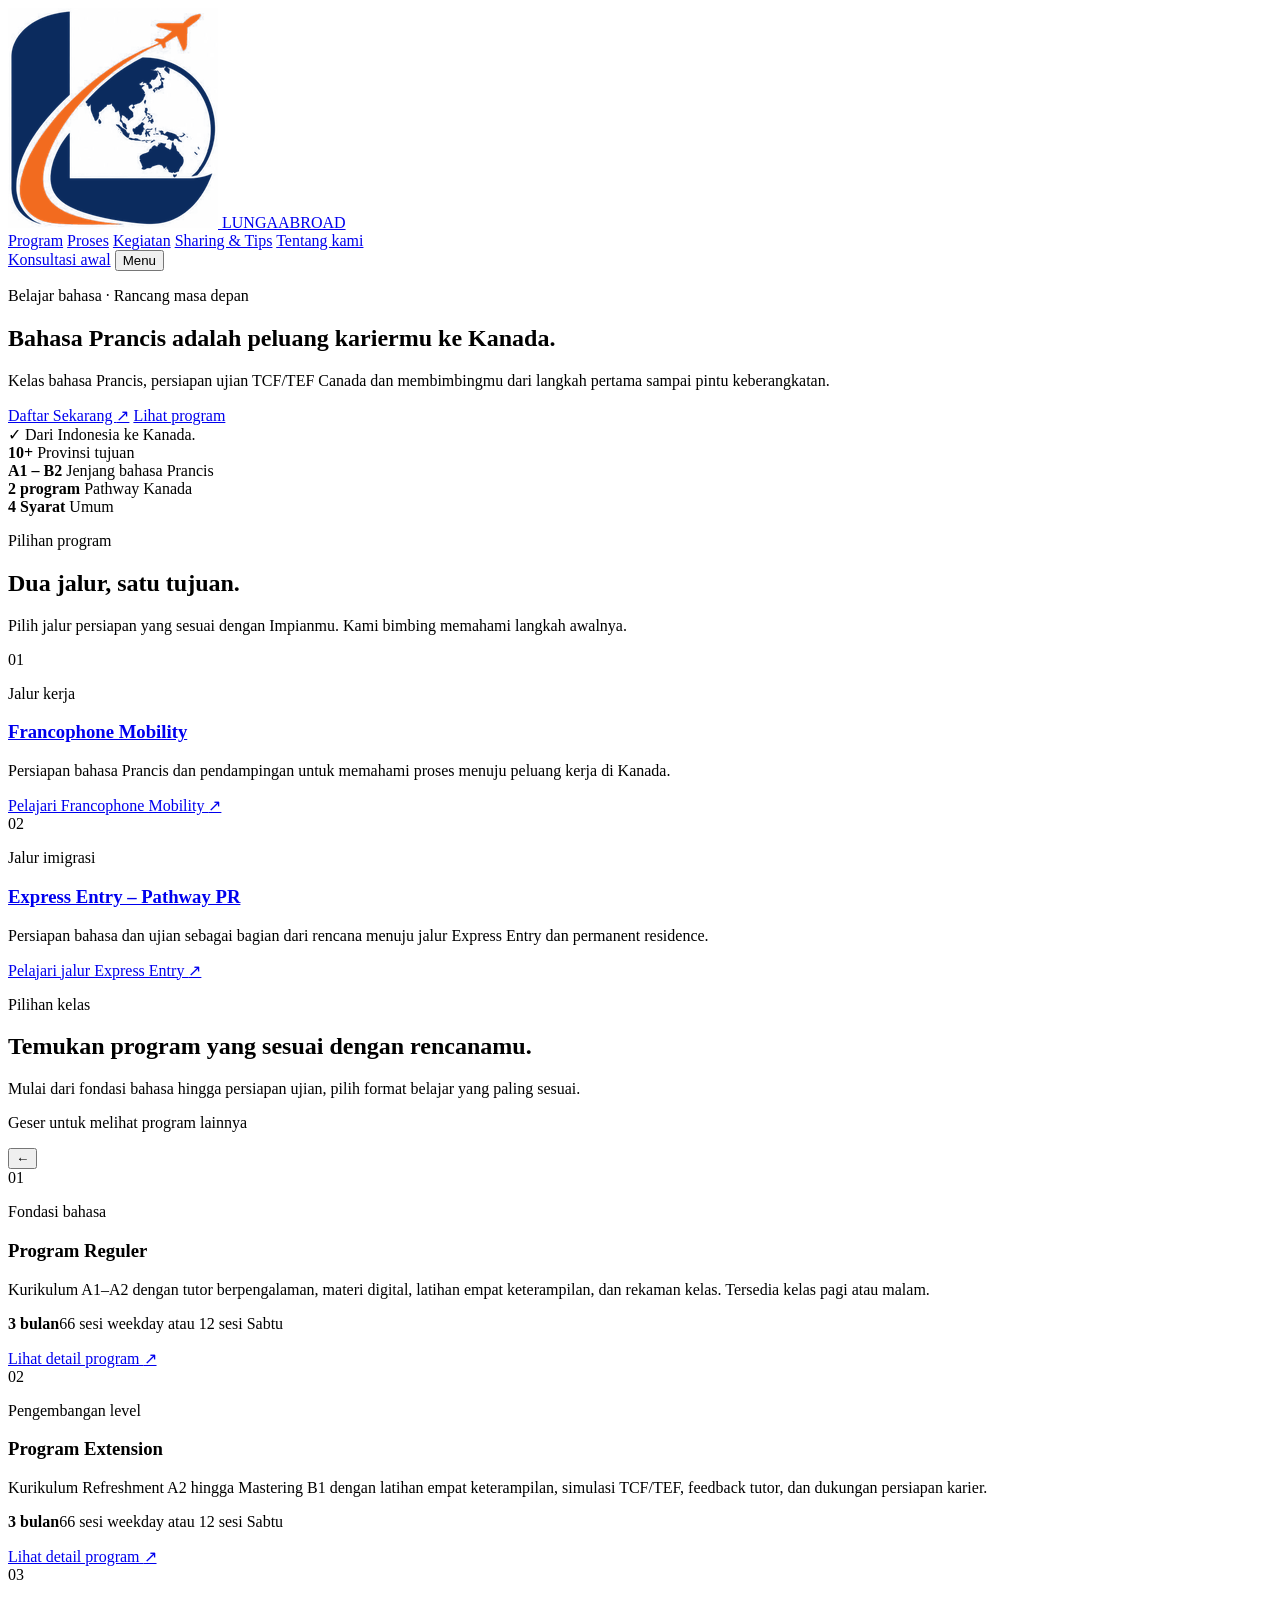
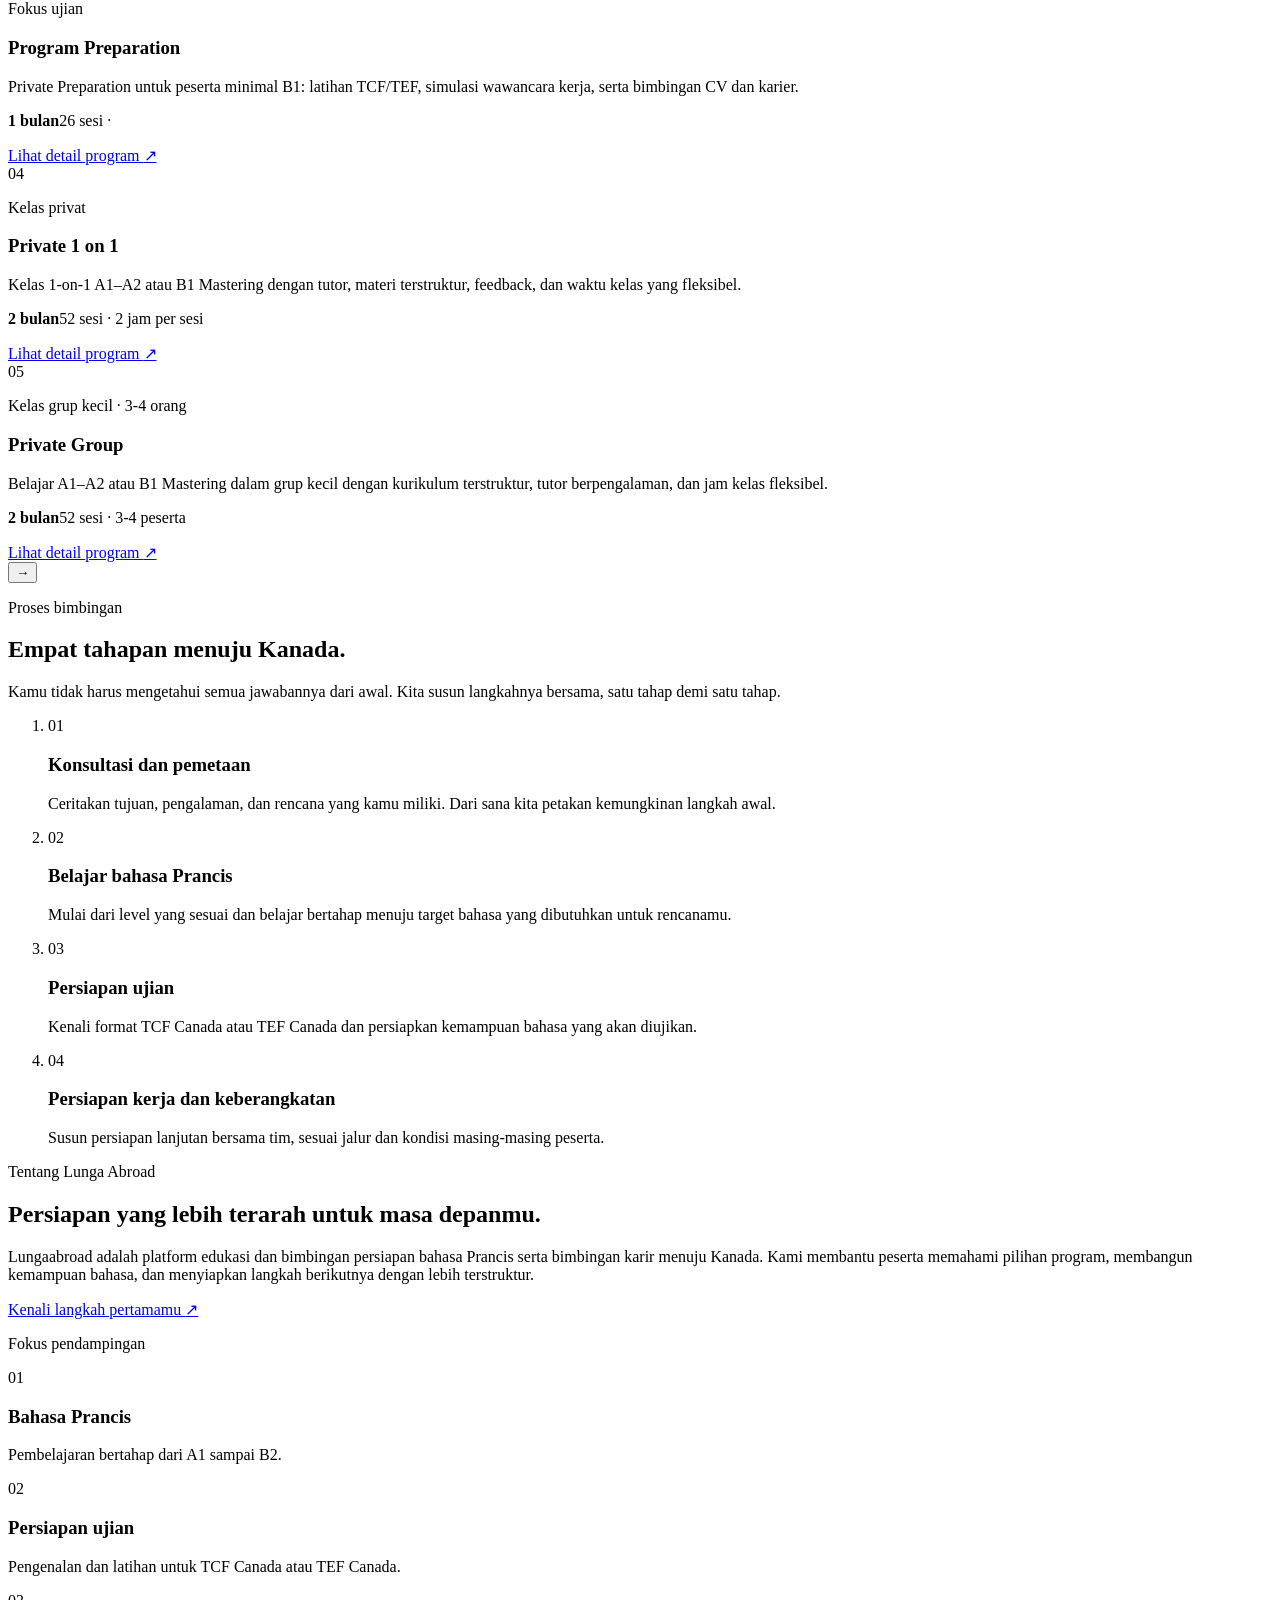
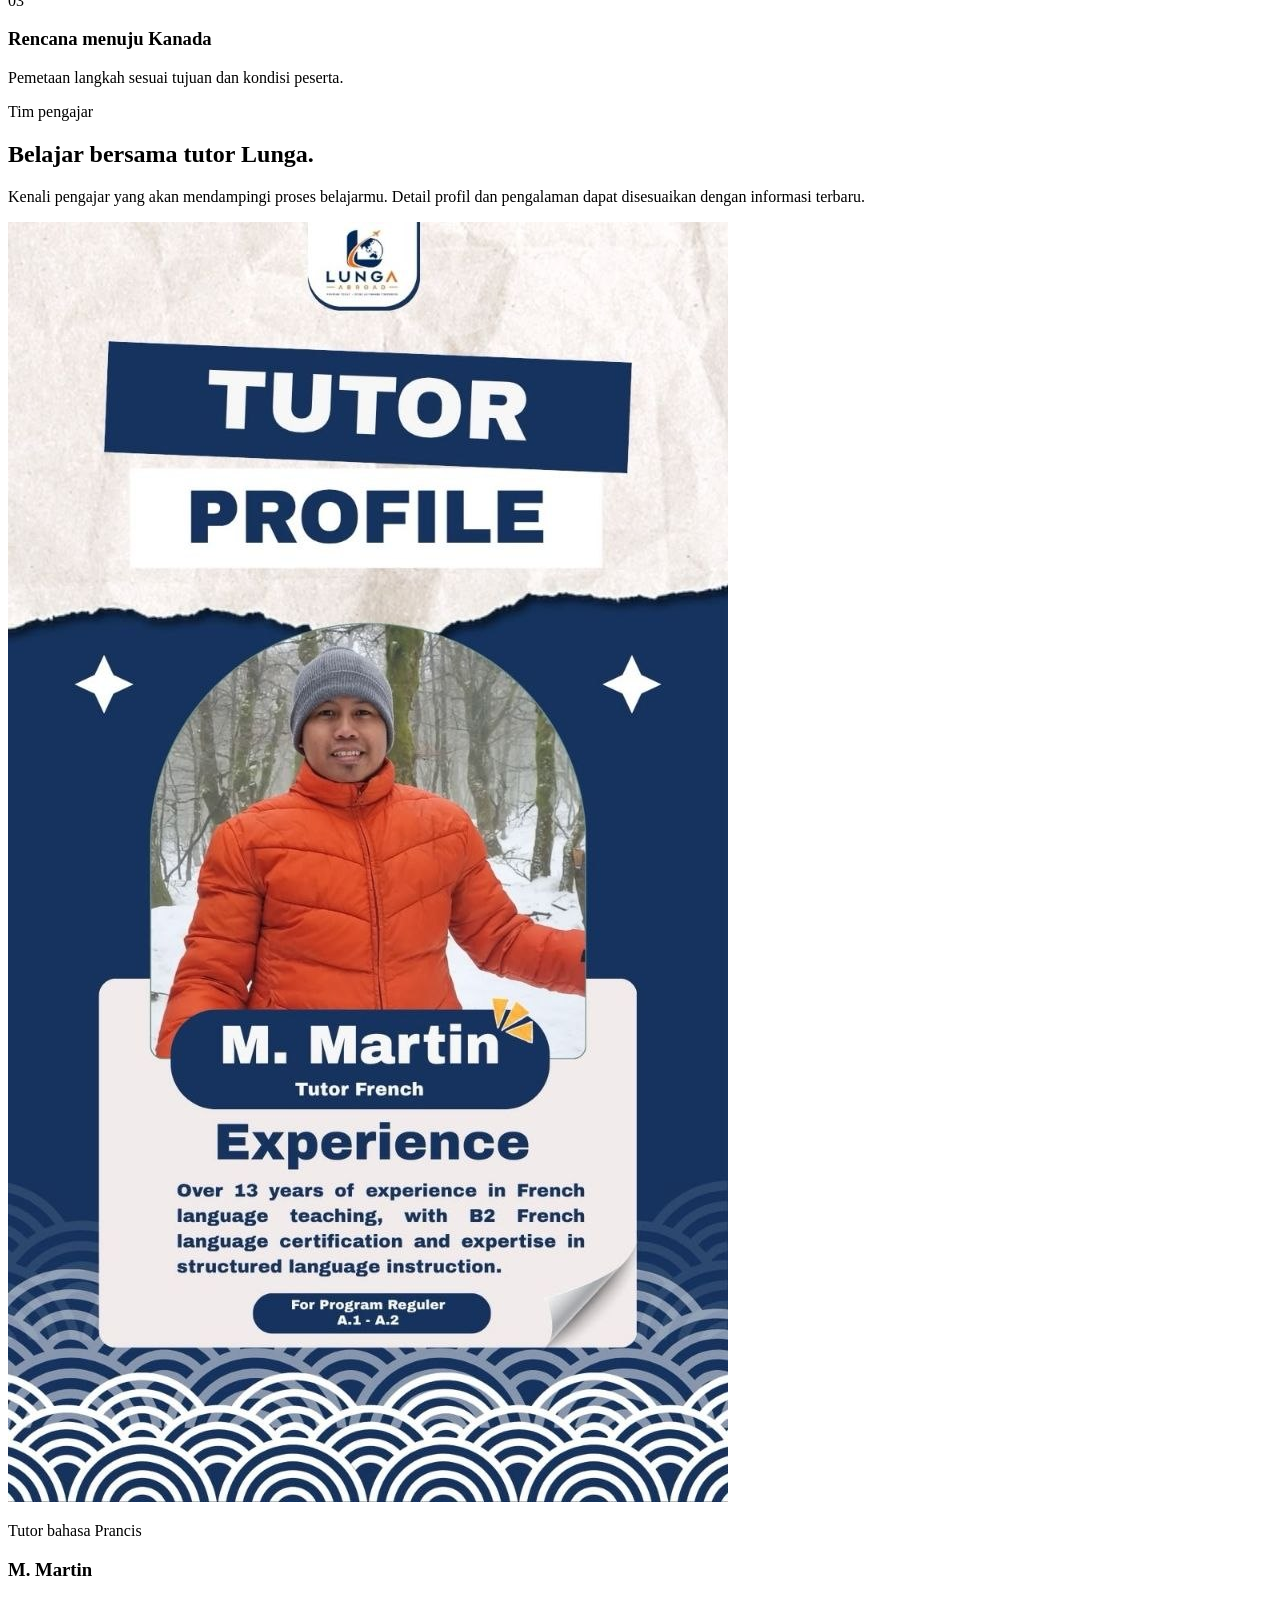
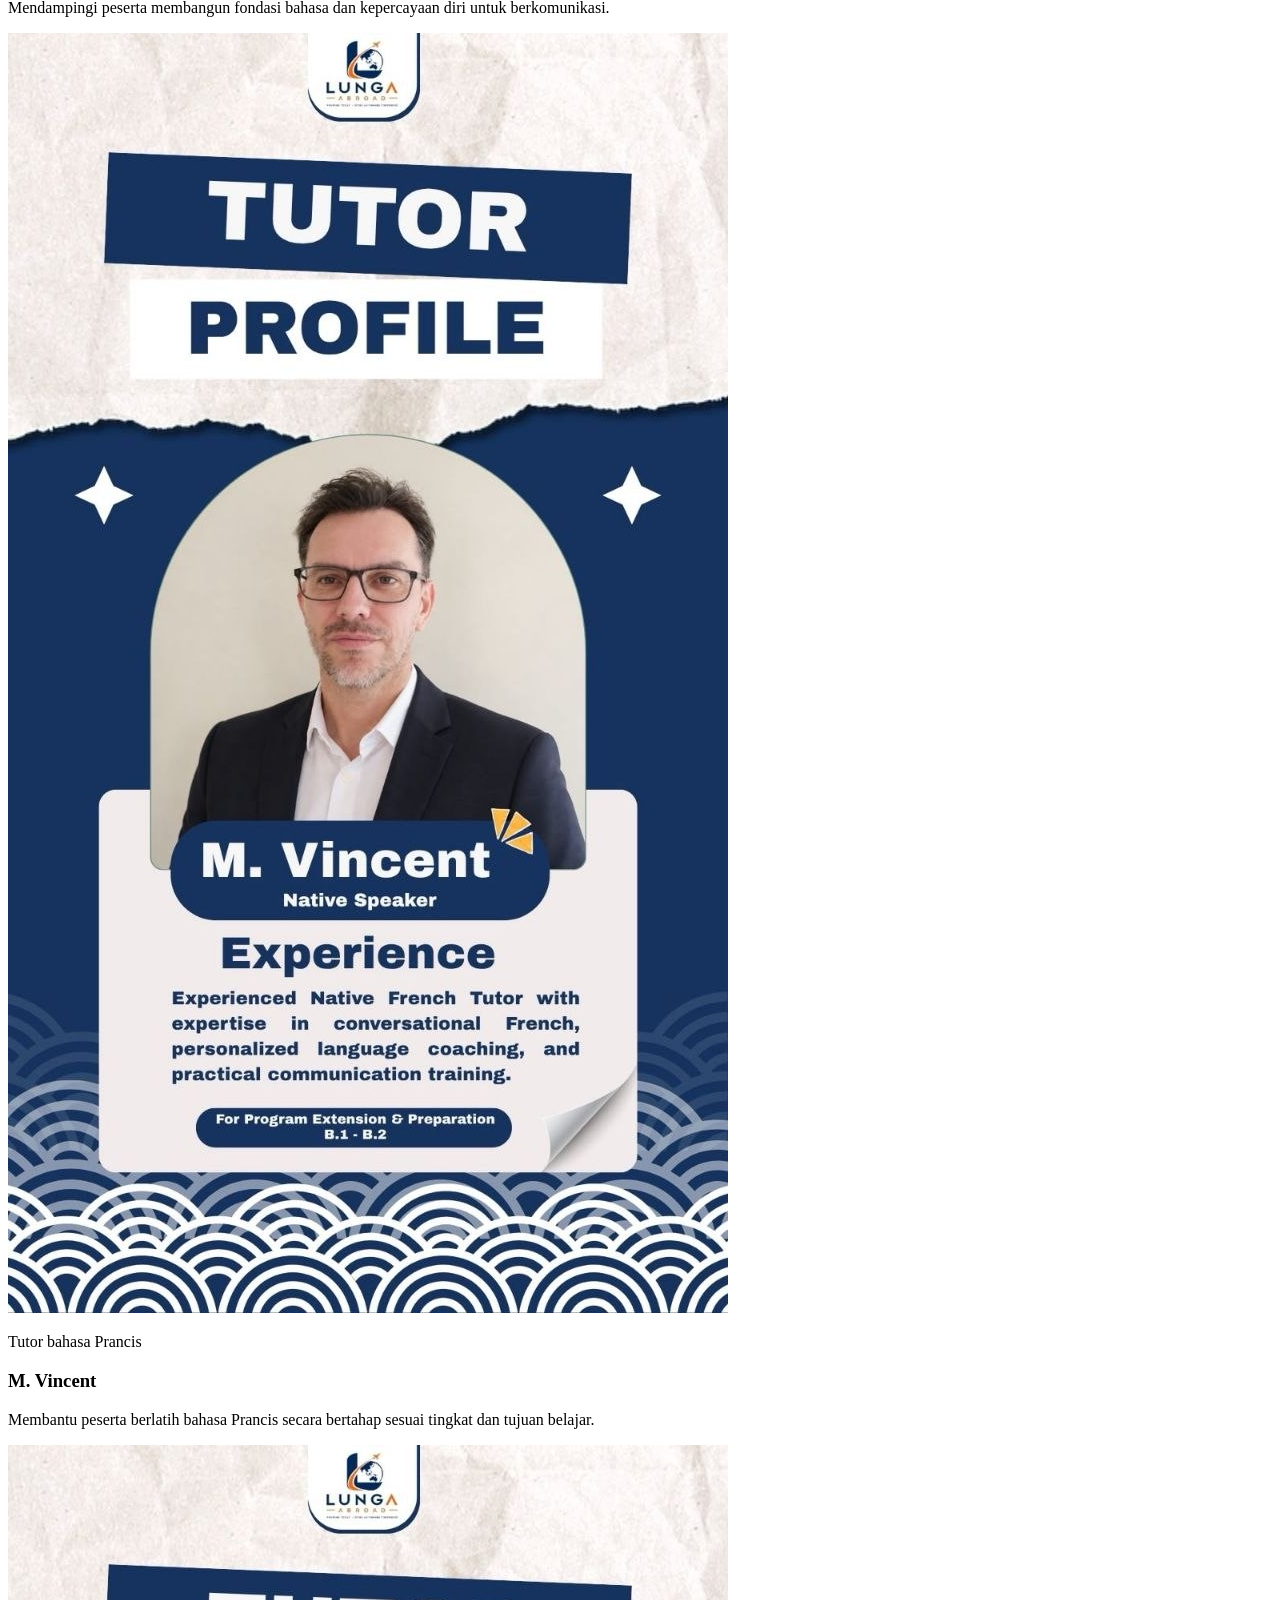
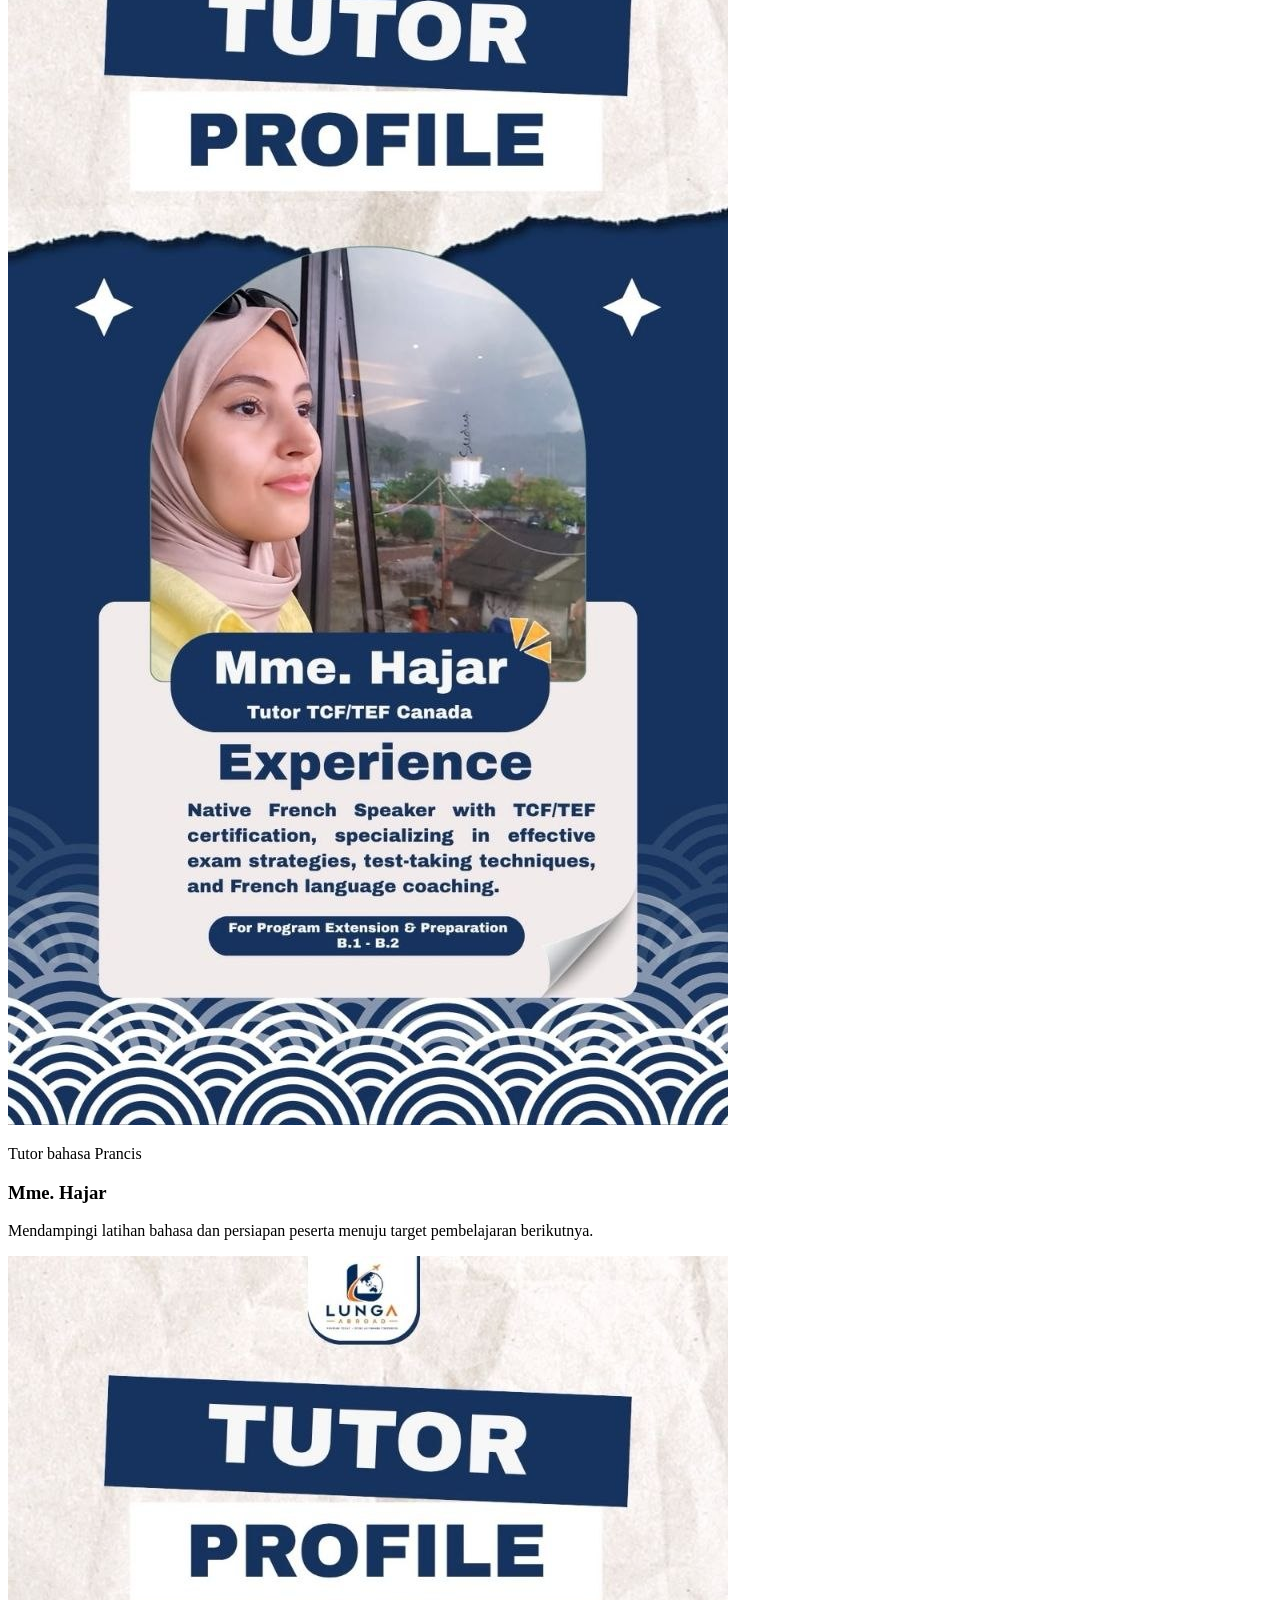
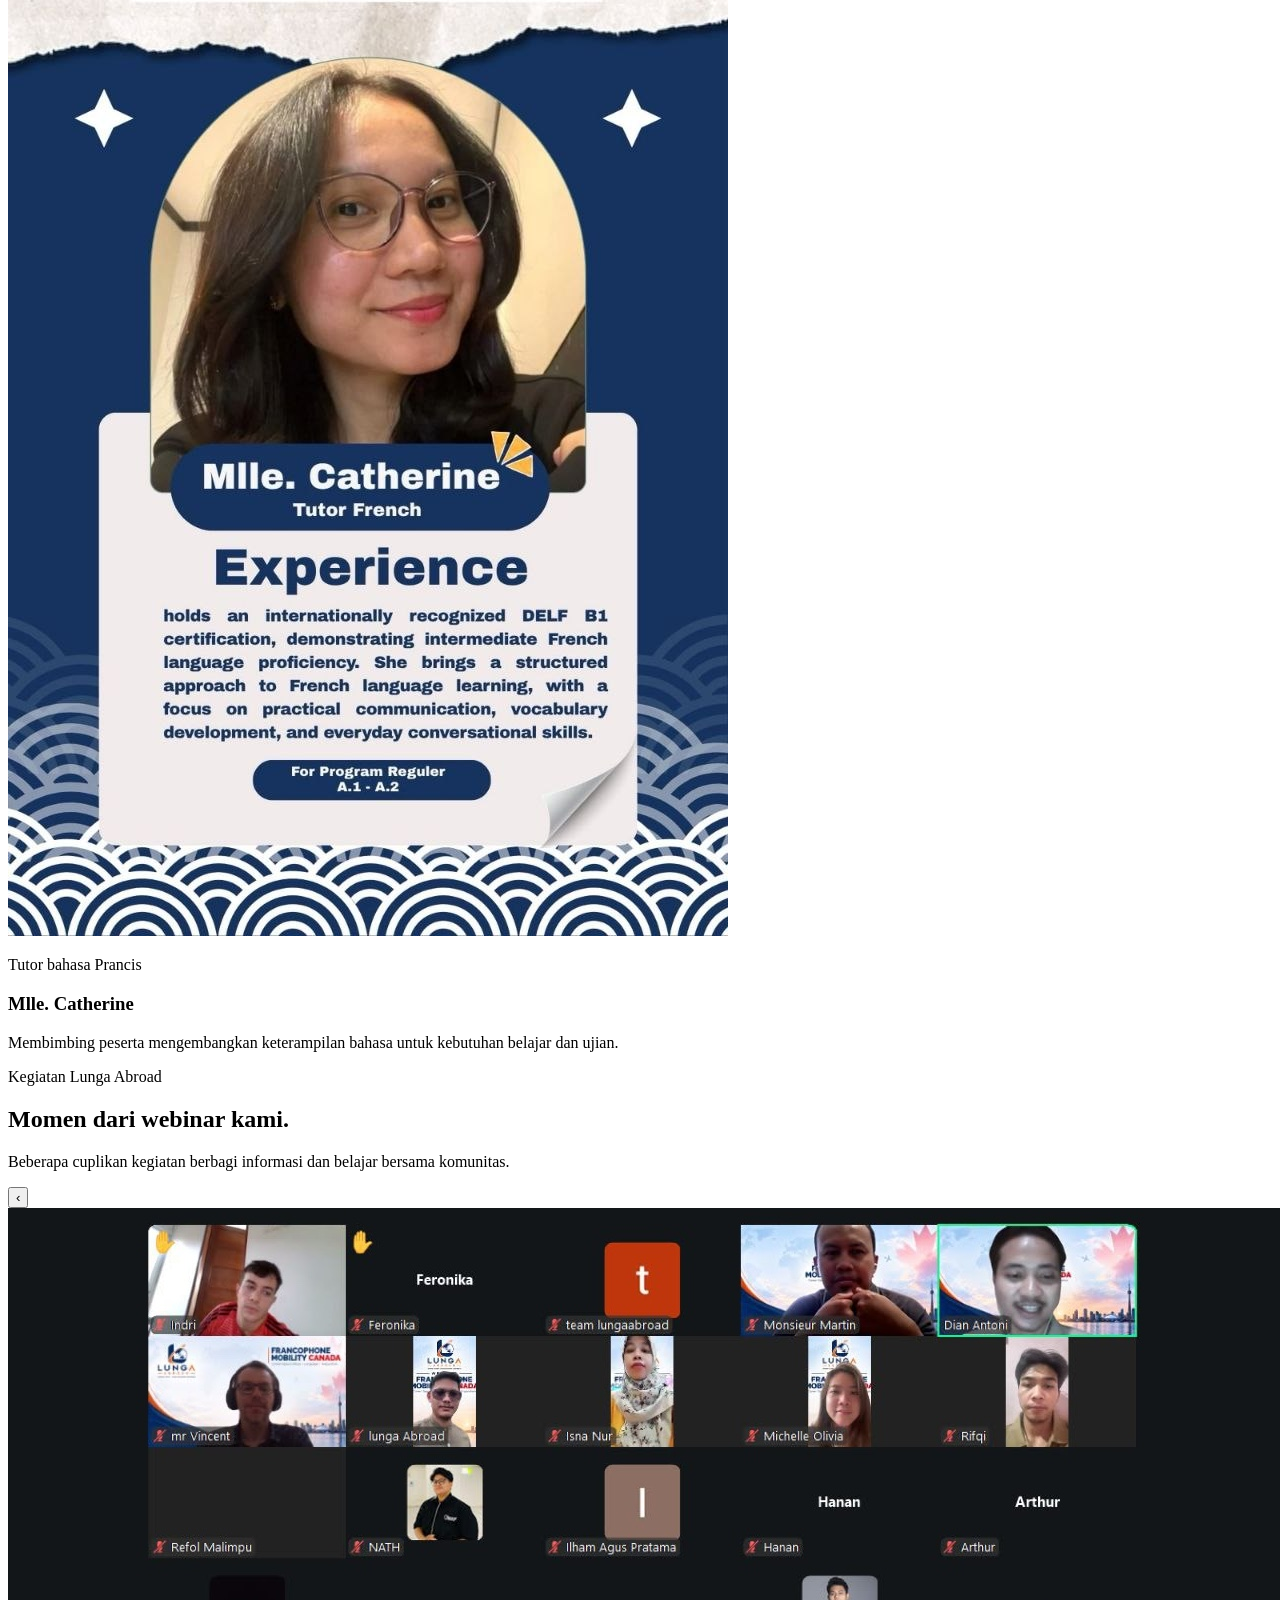
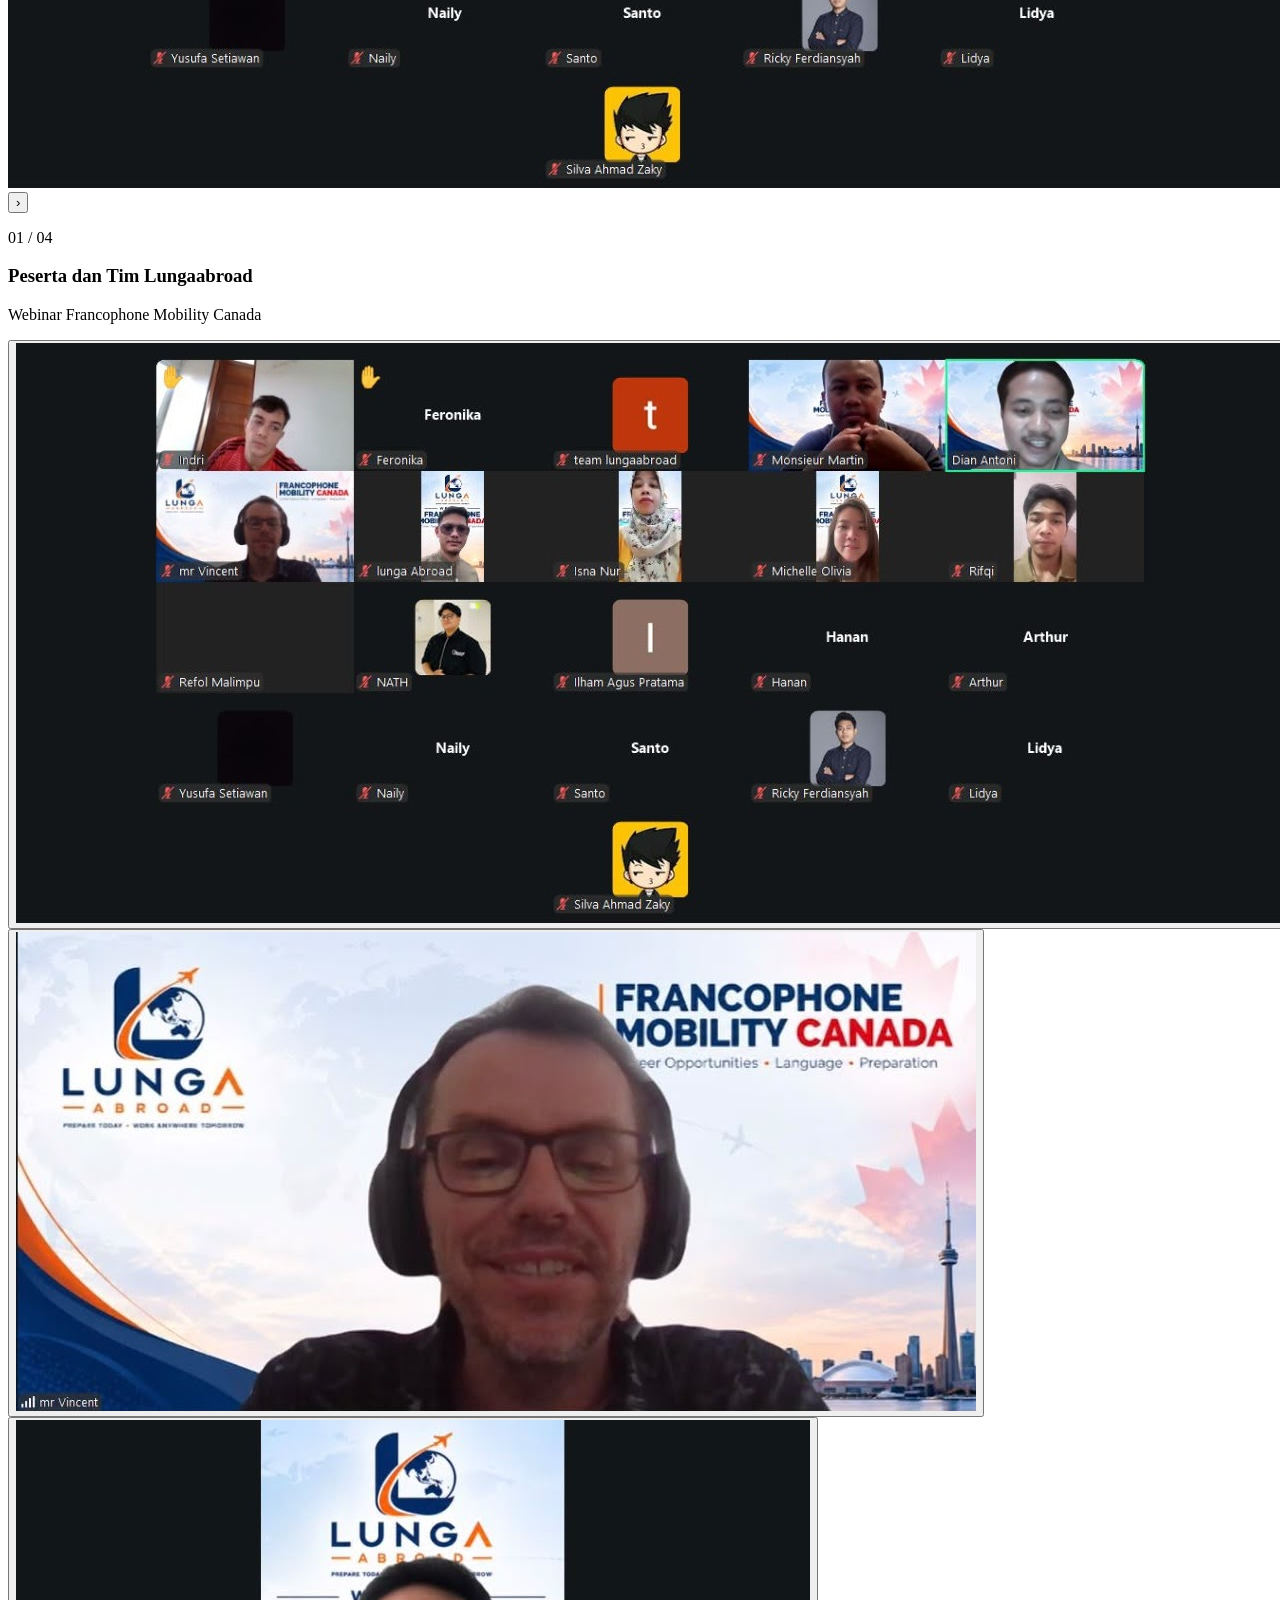
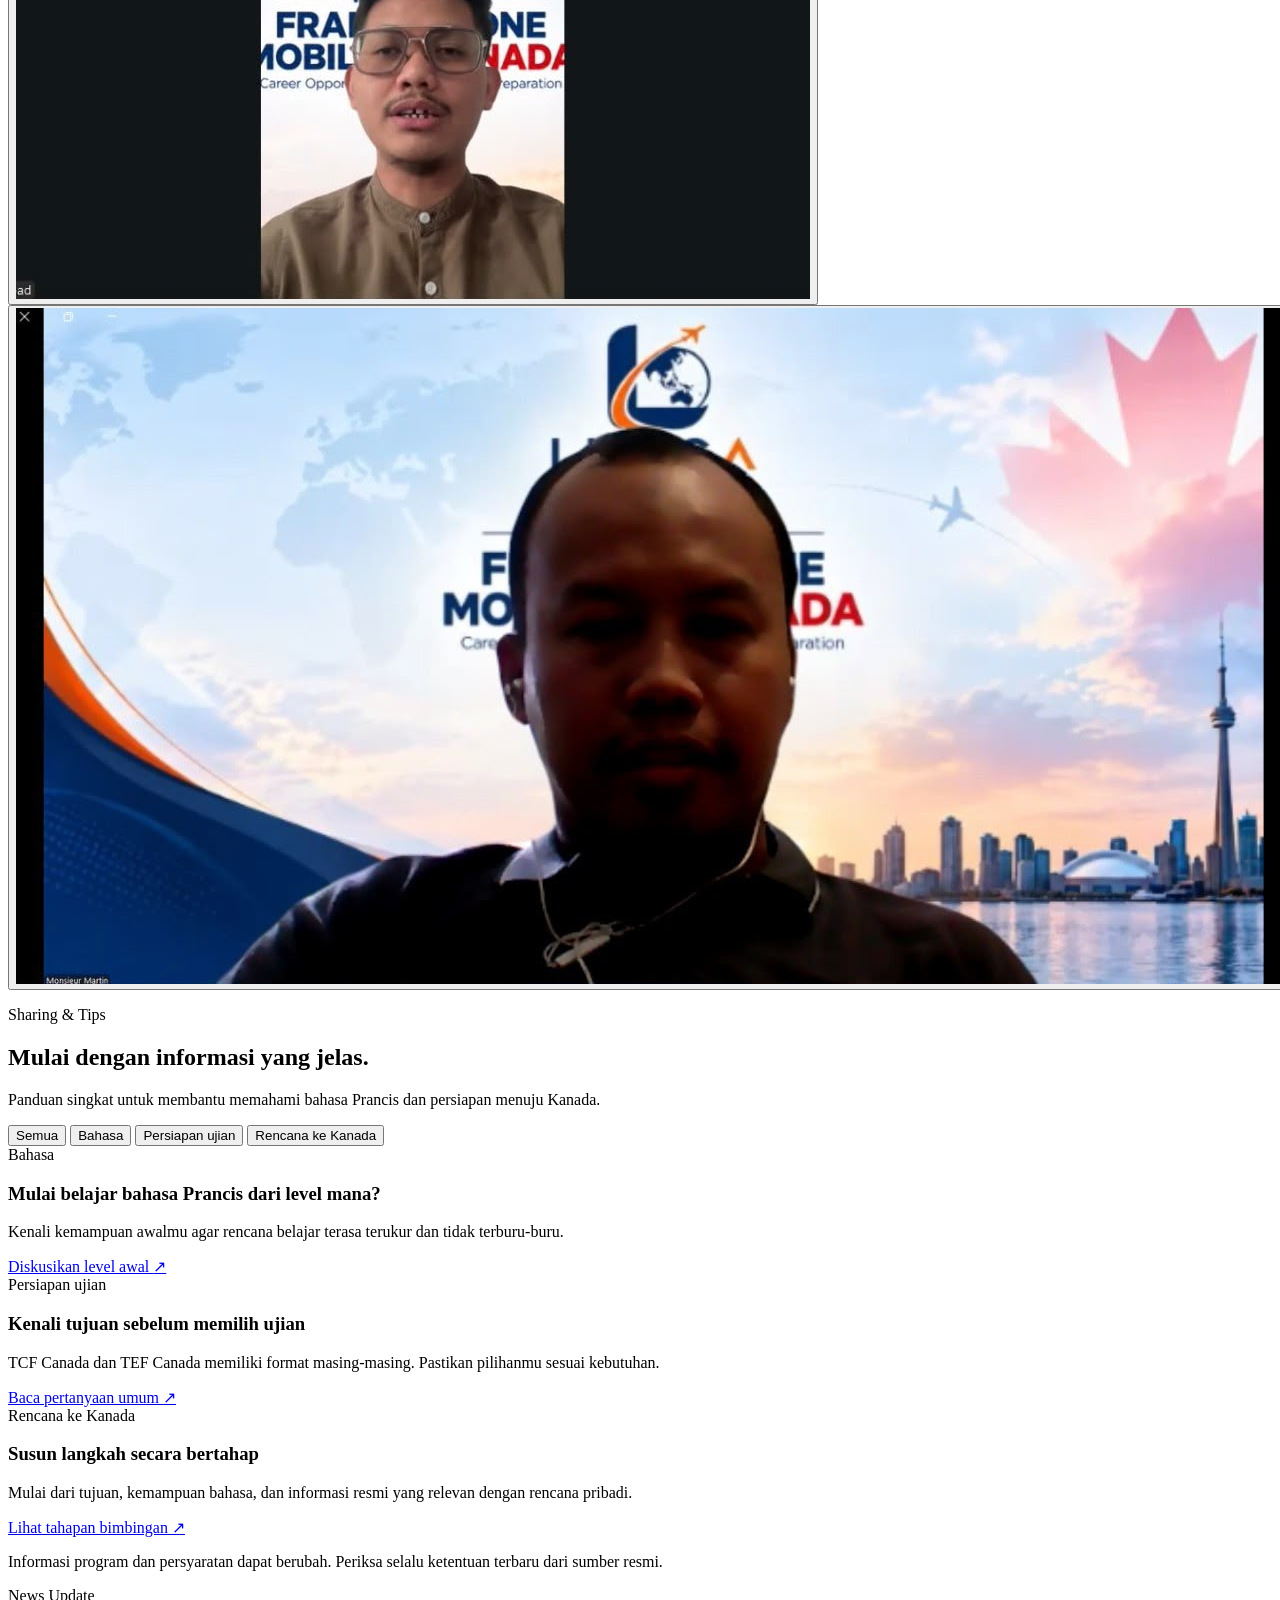
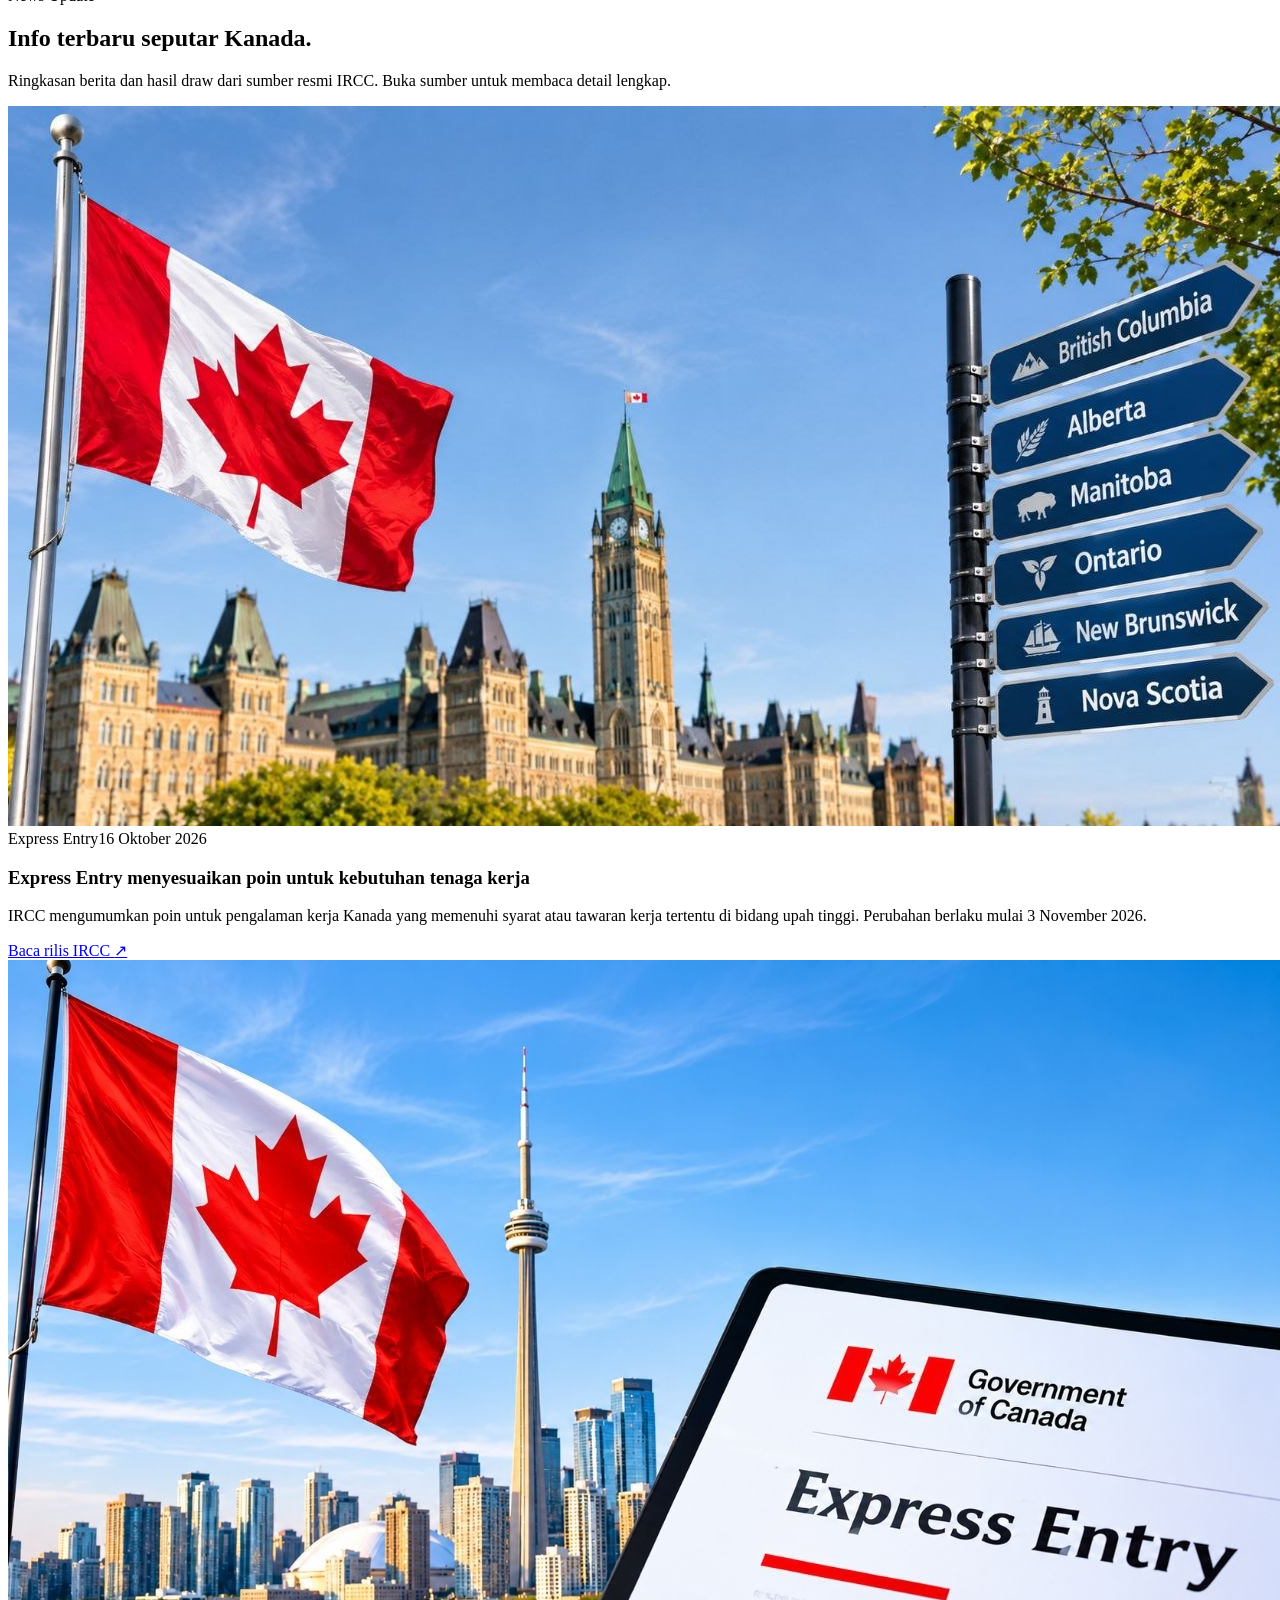
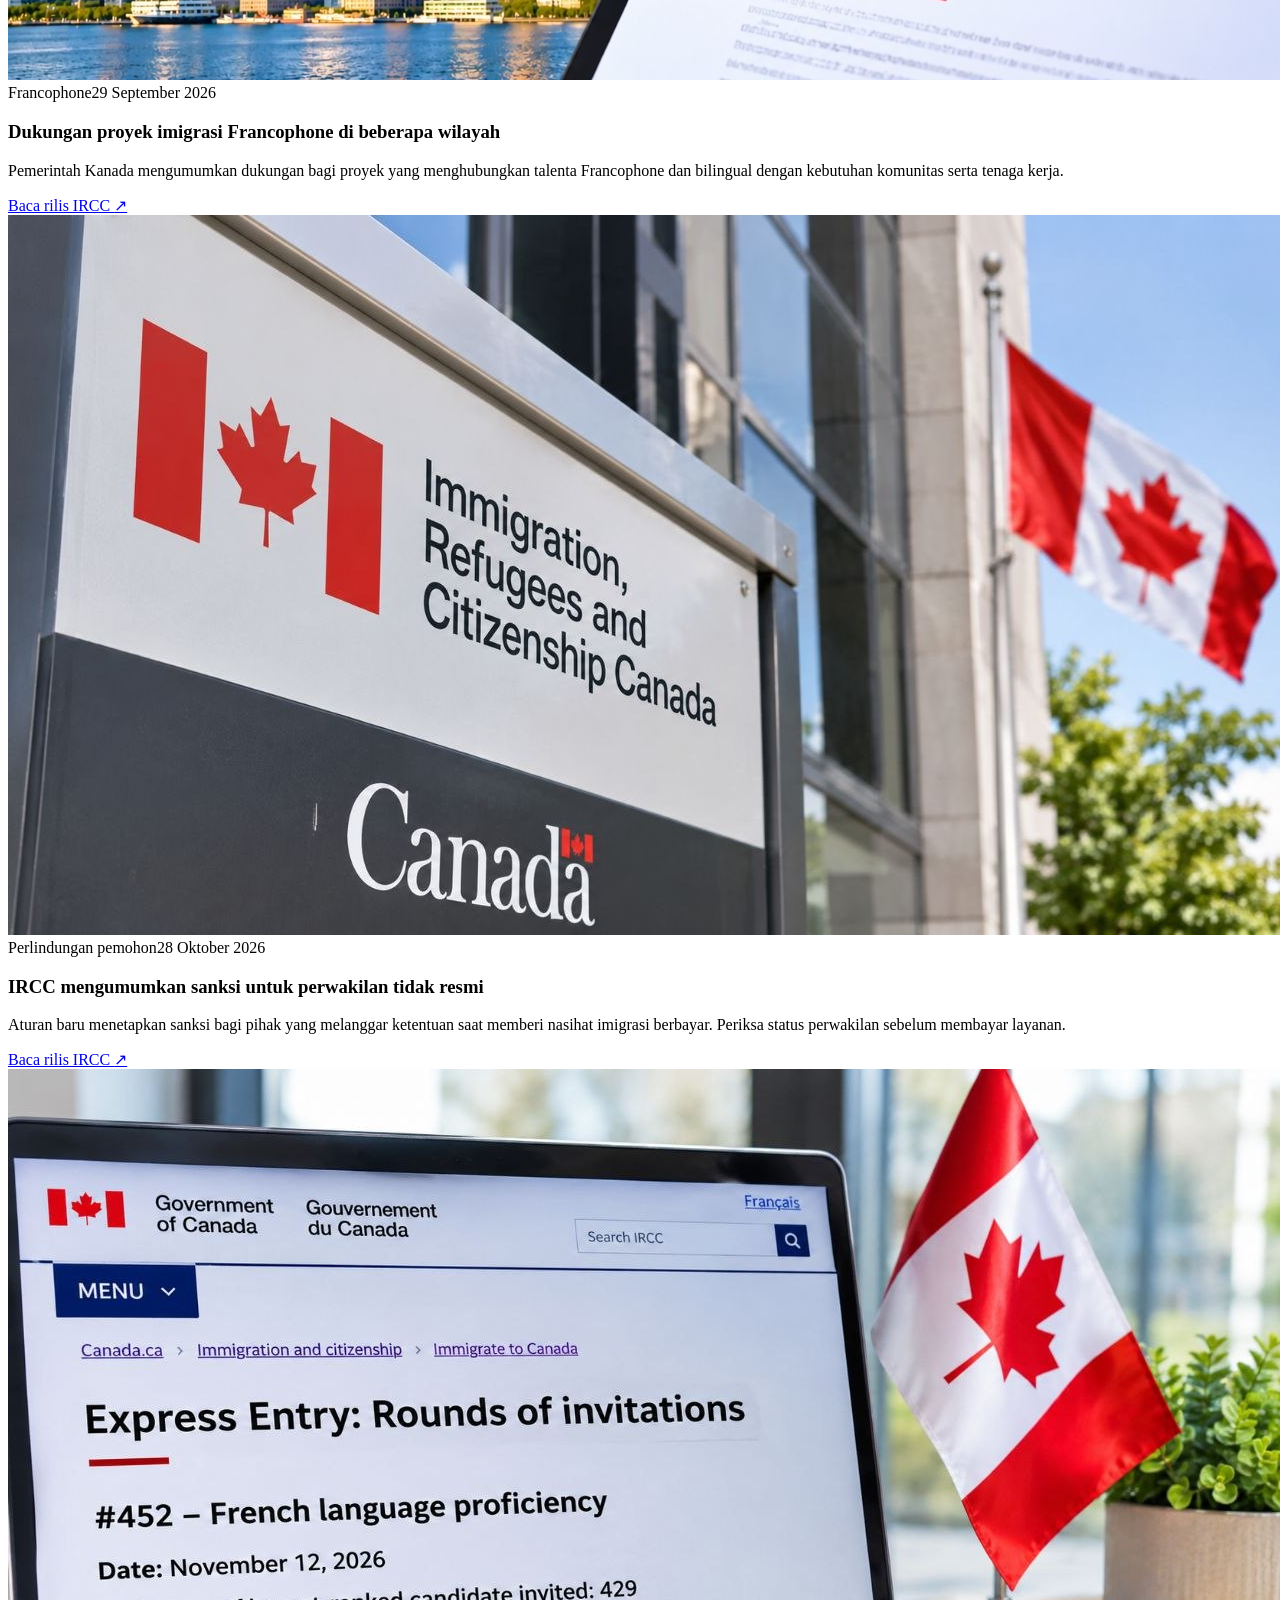
==== index.html @ 1b2cc59b "Add files via upload" ====
<!DOCTYPE html>
<html lang="id">
<head>
  <meta charset="UTF-8">
  <meta name="viewport" content="width=device-width, initial-scale=1.0">
  <title>Lunga Abroad — Bahasa Prancis &amp; Persiapan ke Kanada</title>
  <meta name="description" content="Belajar bahasa Prancis dan persiapan menuju peluang karier di Kanada bersama Lunga Abroad.">
  <link rel="stylesheet" href="./style.css">
</head>
<body id="top">
<header class="header">
    <div class="container nav">
      <a class="logo" href="#top" aria-label="Lunga Abroad, beranda">
        <img class="site-logo-mark" src="assets/img/logo-mark.png" alt="">
        <span class="logo-type"><span class="logo-lunga">LUNGA</span><span class="logo-abroad">ABROAD</span></span>
      </a>

      <nav class="nav-links" aria-label="Navigasi utama">
        <a href="#program">Program</a>
        <a href="#proses">Proses</a>
        <a href="#kegiatan">Kegiatan</a>
        <a href="#tips">Sharing &amp; Tips</a>
        <a href="#tentang">Tentang kami</a>
      </nav>

      <a class="button" href="#kontak">Konsultasi awal</a>
      <button class="menu-toggle" type="button" aria-expanded="false" aria-controls="mobile-menu">Menu</button>
    </div>
  <nav class="mobile-menu" id="mobile-menu" aria-label="Navigasi ponsel" hidden>
  <a href="#program">Program</a>
  <a href="#proses">Proses</a>
  <a href="#kegiatan">Kegiatan</a>
  <a href="#tips">Sharing &amp; Tips</a>
  <a href="#tentang">Tentang kami</a>
  <a href="#tutor">Tutor</a>
  <a href="#news-update">News Update</a>
  <a href="#faq">FAQ</a>
  <a href="#kontak">Konsultasi</a>
</nav>
</header>

<main>
    <section class="hero">
      <div class="container hero-grid">
        <div>
          <p class="eyebrow">Belajar bahasa · Rancang masa depan</p>

          <h1>
            Bahasa Prancis adalah peluang kariermu ke
            <span>Kanada.</span>
          </h1>

          <p class="hero-copy">
            Kelas bahasa Prancis, persiapan ujian TCF/TEF Canada dan membimbingmu
            dari langkah pertama sampai pintu keberangkatan.
          </p>

          <div class="hero-actions">
            <a class="button" href="#kontak">Daftar Sekarang <span aria-hidden="true">↗</span></a>
            <a class="button button-secondary" href="#program">Lihat program</a>
          </div>

          <div class="hero-note">
            <span class="note-mark" aria-hidden="true">✓</span>
            <span>Dari Indonesia ke Kanada.</span>
          </div>
        </div>

      </div>
    </section>

    <section class="numbers" aria-label="Ringkasan Lunga Abroad">
      <div class="container number-grid">
        <div class="number-item">
          <strong data-counter="number" data-target="10" data-suffix="+" aria-label="10 plus">10+</strong>
          <span>Provinsi tujuan</span>
        </div>
        <div class="number-item">
          <strong data-counter="levels" aria-label="Level A1 sampai B2">A1 – B2</strong>
          <span>Jenjang bahasa Prancis</span>
        </div>
        <div class="number-item">
          <strong data-counter="number" data-target="2" data-suffix=" program" aria-label="2 program">2 program</strong>
          <span>Pathway Kanada</span>
        </div>
        <div class="number-item">
          <strong data-counter="number" data-target="4" data-suffix=" Syarat" aria-label="4 tahap">4 Syarat</strong>
          <span>Umum</section>
<section class="section" id="program">
  <div class="container">
    <div class="section-heading">
      <p class="eyebrow">Pilihan program</p>
      <h2>Dua jalur, <span>satu tujuan.</span></h2>
      <p>
        Pilih jalur persiapan yang sesuai dengan Impianmu.
        Kami bimbing memahami langkah awalnya.
      </p>
    </div>

    <div class="program-grid">
      <article class="program-card">
        <div class="program-icon" aria-hidden="true">01</div>
        <p class="card-kicker">Jalur kerja</p>
        <h3><a href="francophone-mobility.html">Francophone Mobility</a></h3>
        <p>
          Persiapan bahasa Prancis dan pendampingan untuk memahami proses
          menuju peluang kerja di Kanada.
        </p>
        <a href="francophone-mobility.html">Pelajari Francophone Mobility <span aria-hidden="true">↗</span></a>
      </article>

      <article class="program-card program-card-featured">
        <div class="program-icon" aria-hidden="true">02</div>
        <p class="card-kicker">Jalur imigrasi</p>
        <h3><a href="express-entry-french.html">Express Entry – Pathway PR</a></h3>
        <p>
          Persiapan bahasa dan ujian sebagai bagian dari rencana menuju
          jalur Express Entry dan permanent residence.
        </p>
        <a href="express-entry-french.html">Pelajari jalur Express Entry <span aria-hidden="true">↗</span></a>
      </article>
    </div>
  </div>
</section>

<section class="section choice-section" id="pilihan-program">
  <div class="container">
    <div class="section-heading">
      <p class="eyebrow">Pilihan kelas</p>
      <h2>Temukan program yang <span>sesuai dengan rencanamu.</span></h2>
      <p>Mulai dari fondasi bahasa hingga persiapan ujian, pilih format belajar yang paling sesuai.</p>
    </div>

    <p class="choice-scroll-hint">Geser untuk melihat program lainnya</p>
    <div class="choice-carousel">
      <button class="choice-scroll-button choice-scroll-prev" type="button" data-choice-scroll="-1" aria-label="Geser program ke kiri">←</button>
      <div class="choice-grid" id="choice-program-track" tabindex="0" aria-label="Daftar program belajar, geser ke samping untuk melihat semua pilihan">
      <article class="choice-card">
        <span class="choice-index">01</span>
        <p class="choice-type">Fondasi bahasa</p>
        <h3>Program Reguler</h3>
        <p class="choice-desc">Kurikulum A1–A2 dengan tutor berpengalaman, materi digital, latihan empat keterampilan, dan rekaman kelas. Tersedia kelas pagi atau malam.</p>
        <p class="choice-duration"><strong>3 bulan</strong><span>66 sesi weekday atau 12 sesi Sabtu</span></p>
        <a href="program.html?program=reguler">Lihat detail program <span aria-hidden="true">↗</span></a>
      </article>

      <article class="choice-card">
        <span class="choice-index">02</span>
        <p class="choice-type">Pengembangan level</p>
        <h3>Program Extension</h3>
        <p class="choice-desc">Kurikulum Refreshment A2 hingga Mastering B1 dengan latihan empat keterampilan, simulasi TCF/TEF, feedback tutor, dan dukungan persiapan karier.</p>
        <p class="choice-duration"><strong>3 bulan</strong><span>66 sesi weekday atau 12 sesi Sabtu</span></p>
        <a href="program.html?program=extension">Lihat detail program <span aria-hidden="true">↗</span></a>
      </article>

      <article class="choice-card choice-card-featured">
        <span class="choice-index">03</span>
        <p class="choice-type">Fokus ujian</p>
        <h3>Program Preparation</h3>
        <p class="choice-desc">Private Preparation untuk peserta minimal B1: latihan TCF/TEF, simulasi wawancara kerja, serta bimbingan CV dan karier.</p>
        <p class="choice-duration"><strong>1 bulan</strong><span>26 sesi · </span></p>
        <a href="program.html?program=preparation">Lihat detail program <span aria-hidden="true">↗</span></a>
      </article>

      <article class="choice-card">
        <span class="choice-index">04</span>
        <p class="choice-type">Kelas privat</p>
        <h3>Private 1 on 1</h3>
        <p class="choice-desc">Kelas 1-on-1 A1–A2 atau B1 Mastering dengan tutor, materi terstruktur, feedback, dan waktu kelas yang fleksibel.</p>
        <p class="choice-duration"><strong>2 bulan</strong><span>52 sesi · 2 jam per sesi</span></p>
        <a href="program.html?program=private">Lihat detail program <span aria-hidden="true">↗</span></a>
      </article>

      <article class="choice-card">
        <span class="choice-index">05</span>
        <p class="choice-type">Kelas grup kecil · 3-4 orang</p>
        <h3>Private Group</h3>
        <p class="choice-desc">Belajar A1–A2 atau B1 Mastering dalam grup kecil dengan kurikulum terstruktur, tutor berpengalaman, dan jam kelas fleksibel.</p>
        <p class="choice-duration"><strong>2 bulan</strong><span>52 sesi ·  3-4 peserta</span></p>
        <a href="program.html?program=private-group">Lihat detail program <span aria-hidden="true">↗</span></a>
      </article>
      </div>
      <button class="choice-scroll-button choice-scroll-next" type="button" data-choice-scroll="1" aria-label="Geser program ke kanan">→</button>
    </div>
  </div>
</section>
<section class="section process-section" id="proses">
  <div class="container">
    <div class="section-heading">
      <p class="eyebrow">Proses bimbingan</p>
      <h2>Empat tahapan menuju <span>Kanada.</span></h2>
      <p>
        Kamu tidak harus mengetahui semua jawabannya dari awal.
        Kita susun langkahnya bersama, satu tahap demi satu tahap.
      </p>
    </div>

    <ol class="process-list">
      <li class="process-step">
        <span class="step-number">01</span>
        <div>
          <h3>Konsultasi dan pemetaan</h3>
          <p>
            Ceritakan tujuan, pengalaman, dan rencana yang kamu miliki.
            Dari sana kita petakan kemungkinan langkah awal.
          </p>
        </div>
      </li>

      <li class="process-step">
        <span class="step-number">02</span>
        <div>
          <h3>Belajar bahasa Prancis</h3>
          <p>
            Mulai dari level yang sesuai dan belajar bertahap menuju target
            bahasa yang dibutuhkan untuk rencanamu.
          </p>
        </div>
      </li>

      <li class="process-step">
        <span class="step-number">03</span>
        <div>
          <h3>Persiapan ujian</h3>
          <p>
            Kenali format TCF Canada atau TEF Canada dan persiapkan kemampuan
            bahasa yang akan diujikan.
          </p>
        </div>
      </li>

      <li class="process-step">
        <span class="step-number">04</span>
        <div>
          <h3>Persiapan kerja dan keberangkatan</h3>
          <p>
            Susun persiapan lanjutan bersama tim, sesuai jalur dan kondisi
            masing-masing peserta.
          </p>
        </div>
      </li>
    </ol>
  </div>
</section>
    <!-- Bagian program, proses, dan kontak kita tambahkan pada langkah berikutnya. -->
     <section class="section" id="tentang">
  <div class="container about-grid">
    <div class="about-copy">
      <p class="eyebrow">Tentang Lunga Abroad</p>
      <h2>
        Persiapan yang lebih terarah untuk
        <span>masa depanmu.</span>
      </h2>

      <p>
        Lungaabroad adalah platform edukasi dan bimbingan persiapan bahasa
        Prancis serta bimbingan karir menuju Kanada. Kami membantu peserta memahami
        pilihan program, membangun kemampuan bahasa, dan menyiapkan langkah
        berikutnya dengan lebih terstruktur.
      </p>

      <a class="text-link" href="#kontak">
        Kenali langkah pertamamu <span aria-hidden="true">↗</span>
      </a>
    </div>

    <div class="about-panel">
      <div class="about-panel-glow" aria-hidden="true"></div>
      <p class="panel-label">Fokus pendampingan</p>

      <div class="focus-item">
        <span class="focus-number">01</span>
        <div>
          <h3>Bahasa Prancis</h3>
          <p>Pembelajaran bertahap dari A1 sampai B2.</p>
        </div>
      </div>

      <div class="focus-item">
        <span class="focus-number">02</span>
        <div>
          <h3>Persiapan ujian</h3>
          <p>Pengenalan dan latihan untuk TCF Canada atau TEF Canada.</p>
        </div>
      </div>

      <div class="focus-item">
        <span class="focus-number">03</span>
        <div>
          <h3>Rencana menuju Kanada</h3>
          <p>Pemetaan langkah sesuai tujuan dan kondisi peserta.</p>
        </div>
      </div>
    </div>
  </div>
</section>

<section class="section tutor-section" id="tutor">
  <div class="container">
    <div class="section-heading">
      <p class="eyebrow">Tim pengajar</p>
      <h2>Belajar bersama <span>tutor Lunga.</span></h2>
      <p>
        Kenali pengajar yang akan mendampingi proses belajarmu.
        Detail profil dan pengalaman dapat disesuaikan dengan informasi terbaru.
      </p>
    </div>

    <div class="tutor-grid">
      <article class="tutor-card">
        <img class="tutor-photo" src="assets/img/martin.jpg" alt="Foto tutor M. Martin" loading="lazy">
        <p class="tutor-role">Tutor bahasa Prancis</p>
        <h3>M. Martin</h3>
        <p>
          Mendampingi peserta membangun fondasi bahasa dan kepercayaan diri
          untuk berkomunikasi.
        </p>
      </article>

      <article class="tutor-card">
        <img class="tutor-photo" src="assets/img/vincent.jpg" alt="Foto tutor M. Vincent" loading="lazy">
        <p class="tutor-role">Tutor bahasa Prancis</p>
        <h3>M. Vincent</h3>
        <p>
          Membantu peserta berlatih bahasa Prancis secara bertahap sesuai
          tingkat dan tujuan belajar.
        </p>
      </article>

      <article class="tutor-card">
        <img class="tutor-photo" src="assets/img/hajar.jpg" alt="Foto tutor Mme. Hajar" loading="lazy">
        <p class="tutor-role">Tutor bahasa Prancis</p>
        <h3>Mme. Hajar</h3>
        <p>
          Mendampingi latihan bahasa dan persiapan peserta menuju target
          pembelajaran berikutnya.
        </p>
      </article>

      <article class="tutor-card">
        <img class="tutor-photo" src="assets/img/batubara.jpg" alt="Foto tutor Mlle. Catherine" loading="lazy">
        <p class="tutor-role">Tutor bahasa Prancis</p>
        <h3>Mlle. Catherine</h3>
        <p>
          Membimbing peserta mengembangkan keterampilan bahasa untuk
          kebutuhan belajar dan ujian.
        </p>
      </article>
    </div>
  </div>
</section>
  <section class="section gallery-section" id="kegiatan">
  <div class="container">
    <div class="section-heading gallery-heading">
      <p class="eyebrow">Kegiatan Lunga Abroad</p>
      <h2>Momen dari <span>webinar kami.</span></h2>
      <p>Beberapa cuplikan kegiatan berbagi informasi dan belajar bersama komunitas.</p>
    </div>

    <div class="gallery" aria-label="Galeri webinar Francophone Mobility Canada">
      <div class="gallery-image-wrap">
        <button class="gallery-arrow gallery-prev" type="button" aria-label="Foto sebelumnya">‹</button>
        <img class="gallery-image" src="assets/img/WhatsApp%20Image%202026-10-13%20at%2008.24.31.jpeg" alt="Tangkapan layar Zoom webinar Francophone Mobility Canada dengan peserta dan tim Lungaabroad" loading="lazy">
        <button class="gallery-arrow gallery-next" type="button" aria-label="Foto berikutnya">›</button>
      </div>
      <div class="gallery-caption-row">
        <div>
          <p class="gallery-counter" id="gallery-counter">01 / 04</p>
          <h3 id="gallery-caption">Peserta dan Tim Lungaabroad</h3>
        </div>
        <p class="gallery-name">Webinar Francophone Mobility Canada</p>
      </div>
      <div class="gallery-thumbnails" role="group" aria-label="Pilih foto webinar">
        <button class="gallery-thumb is-active" type="button" data-gallery-index="0" aria-label="Lihat foto 1" aria-pressed="true">
          <img src="assets/img/WhatsApp%20Image%202026-10-13%20at%2008.24.31.jpeg" alt="" loading="lazy">
        </button>
        <button class="gallery-thumb" type="button" data-gallery-index="1" aria-label="Lihat foto 2" aria-pressed="false">
          <img src="assets/img/WhatsApp%20Image%202026-10-13%20at%2008.24.32.jpeg" alt="" loading="lazy">
        </button>
        <button class="gallery-thumb" type="button" data-gallery-index="2" aria-label="Lihat foto 3" aria-pressed="false">
          <img src="assets/img/WhatsApp%20Image%202026-10-13%20at%2008.24.32%20(1).jpeg" alt="" loading="lazy">
        </button>
        <button class="gallery-thumb" type="button" data-gallery-index="3" aria-label="Lihat foto 4" aria-pressed="false">
          <img src="assets/img/WhatsApp%20Image%202026-10-13%20at%2008.24.31%20(1).jpeg" alt="" loading="lazy">
        </button>
      </div>
    </div>
  </div>
</section>
<section class="section tips-section" id="tips">
  <div class="container">
    <div class="section-heading tips-heading">
      <div>
        <p class="eyebrow">Sharing &amp; Tips</p>
        <h2>Mulai dengan <span>informasi yang jelas.</span></h2>
      </div>
      <p>Panduan singkat untuk membantu memahami bahasa Prancis dan persiapan menuju Kanada.</p>
    </div>

    <div class="tip-filters" role="group" aria-label="Filter artikel tips">
      <button class="tip-filter" type="button" data-tip-filter="semua" aria-pressed="true">Semua</button>
      <button class="tip-filter" type="button" data-tip-filter="bahasa" aria-pressed="false">Bahasa</button>
      <button class="tip-filter" type="button" data-tip-filter="ujian" aria-pressed="false">Persiapan ujian</button>
      <button class="tip-filter" type="button" data-tip-filter="rencana" aria-pressed="false">Rencana ke Kanada</button>
    </div>

    <div class="tip-list" id="tip-grid">
      <article class="tip-row" data-tip-category="bahasa">
        <span class="tip-category">Bahasa</span>
        <h3>Mulai belajar bahasa Prancis dari level mana?</h3>
        <p>Kenali kemampuan awalmu agar rencana belajar terasa terukur dan tidak terburu-buru.</p>
        <a href="#kontak">Diskusikan level awal <span aria-hidden="true">↗</span></a>
      </article>
      <article class="tip-row" data-tip-category="ujian">
        <span class="tip-category">Persiapan ujian</span>
        <h3>Kenali tujuan sebelum memilih ujian</h3>
        <p>TCF Canada dan TEF Canada memiliki format masing-masing. Pastikan pilihanmu sesuai kebutuhan.</p>
        <a href="#faq">Baca pertanyaan umum <span aria-hidden="true">↗</span></a>
      </article>
      <article class="tip-row" data-tip-category="rencana">
        <span class="tip-category">Rencana ke Kanada</span>
        <h3>Susun langkah secara bertahap</h3>
        <p>Mulai dari tujuan, kemampuan bahasa, dan informasi resmi yang relevan dengan rencana pribadi.</p>
        <a href="#proses">Lihat tahapan bimbingan <span aria-hidden="true">↗</span></a>
      </article>
    </div>    <p class="tip-note">Informasi program dan persyaratan dapat berubah. Periksa selalu ketentuan terbaru dari sumber resmi.</p>
  </div>
</section>
<section class="section news-section" id="news-update">
  <div class="container">
    <div class="section-heading news-heading">
      <div>
        <p class="eyebrow">News Update</p>
        <h2>Info terbaru seputar <span>Kanada.</span></h2>
      </div>
      <p>Ringkasan berita dan hasil draw dari sumber resmi IRCC. Buka sumber untuk membaca detail lengkap.</p>
    </div>

    <div class="news-list">
      <article class="news-row">
        <a class="news-image-link" href="https://www.canada.ca/en/immigration-refugees-citizenship/news/2026/10/canada-refocusing-express-entry-on-top-talent-that-drives-economic-growth.html" target="_blank" rel="noopener noreferrer" aria-label="Buka berita Express Entry di Canada.ca">
          <img class="news-thumb" src="assets/img/news 1.jpg" alt="Ilustrasi resmi IRCC tentang prioritas Express Entry" loading="lazy">
        </a>
        <div class="news-content">
          <div class="news-meta"><span>Express Entry</span><time datetime="2026-10-16">16 Oktober 2026</time></div>
          <h3>Express Entry menyesuaikan poin untuk kebutuhan tenaga kerja</h3>
          <p>IRCC mengumumkan poin untuk pengalaman kerja Kanada yang memenuhi syarat atau tawaran kerja tertentu di bidang upah tinggi. Perubahan berlaku mulai 3 November 2026.</p>
          <a href="https://www.canada.ca/en/immigration-refugees-citizenship/news/2026/10/canada-refocusing-express-entry-on-top-talent-that-drives-economic-growth.html" target="_blank" rel="noopener noreferrer">Baca rilis IRCC <span aria-hidden="true">↗</span></a>
        </div>
      </article>

      <article class="news-row">
        <a class="news-image-link" href="https://www.canada.ca/en/immigration-refugees-citizenship/news/2026/09/canada-is-supporting-new-projects-to-promote-francophone-immigration-and-strengthen-francophone-minority-communities.html" target="_blank" rel="noopener noreferrer" aria-label="Buka berita imigrasi Francophone di Canada.ca">
          <img class="news-thumb" src="assets/img/news 2.jpg" alt="Ilustrasi resmi IRCC tentang inisiatif imigrasi Francophone" loading="lazy">
        </a>
        <div class="news-content">
          <div class="news-meta"><span>Francophone</span><time datetime="2026-09-29">29 September 2026</time></div>
          <h3>Dukungan proyek imigrasi Francophone di beberapa wilayah</h3>
          <p>Pemerintah Kanada mengumumkan dukungan bagi proyek yang menghubungkan talenta Francophone dan bilingual dengan kebutuhan komunitas serta tenaga kerja.</p>
          <a href="https://www.canada.ca/en/immigration-refugees-citizenship/news/2026/09/canada-is-supporting-new-projects-to-promote-francophone-immigration-and-strengthen-francophone-minority-communities.html" target="_blank" rel="noopener noreferrer">Baca rilis IRCC <span aria-hidden="true">↗</span></a>
        </div>
      </article>

      <article class="news-row">
        <a class="news-image-link" href="https://www.canada.ca/en/immigration-refugees-citizenship/news/2026/10/new-penalties-for-fraudulent-and-unauthorized-immigration-and-citizenship-representatives.html" target="_blank" rel="noopener noreferrer" aria-label="Buka berita perlindungan pemohon di Canada.ca">
          <img class="news-thumb" src="assets/img/IRCC sanksi.jpg" alt="Materi resmi Canada.ca tentang sanksi bagi perwakilan imigrasi yang melanggar aturan" loading="lazy">
        </a>
        <div class="news-content">
          <div class="news-meta"><span>Perlindungan pemohon</span><time datetime="2026-10-28">28 Oktober 2026</time></div>
          <h3>IRCC mengumumkan sanksi untuk perwakilan tidak resmi</h3>
          <p>Aturan baru menetapkan sanksi bagi pihak yang melanggar ketentuan saat memberi nasihat imigrasi berbayar. Periksa status perwakilan sebelum membayar layanan.</p>
          <a href="https://www.canada.ca/en/immigration-refugees-citizenship/news/2026/10/new-penalties-for-fraudulent-and-unauthorized-immigration-and-citizenship-representatives.html" target="_blank" rel="noopener noreferrer">Baca rilis IRCC <span aria-hidden="true">↗</span></a>
        </div>
      </article>

      <article class="news-row news-draw">
        <a class="news-image-link" href="https://www.canada.ca/en/immigration-refugees-citizenship/corporate/mandate/policies-operational-instructions-agreements/ministerial-instructions/express-entry-rounds/invitations.html?q=452" target="_blank" rel="noopener noreferrer" aria-label="Buka detail draw Express Entry nomor 452 di Canada.ca">
          <img class="news-thumb" src="assets/img/express 452.jpg" alt="Ilustrasi resmi IRCC terkait imigrasi Francophone" loading="lazy">
        </a>
        <div class="news-content">
          <div class="news-meta"><span>French-language draw</span><time datetime="2026-10-27">27 Oktober 2026</time></div>
          <h3>Draw French-language proficiency #452</h3>
          <p>IRCC mengeluarkan 5.000 undangan. CRS terendah yang diundang: 407. Hasil draw adalah catatan historis, bukan jaminan hasil berikutnya.</p>
          <a href="https://www.canada.ca/en/immigration-refugees-citizenship/corporate/mandate/policies-operational-instructions-agreements/ministerial-instructions/express-entry-rounds/invitations.html?q=452" target="_blank" rel="noopener noreferrer">Lihat instruksi resmi <span aria-hidden="true">↗</span></a>
        </div>
      </article>

      <article class="news-row news-draw">
        <a class="news-image-link" href="https://www.canada.ca/en/immigration-refugees-citizenship/corporate/mandate/policies-operational-instructions-agreements/ministerial-instructions/express-entry-rounds/invitations.html?q=450" target="_blank" rel="noopener noreferrer" aria-label="Buka detail draw Express Entry nomor 450 di Canada.ca">
          <img class="news-thumb" src="assets/img/express 450.jpg" alt="Ilustrasi resmi IRCC terkait imigrasi Francophone" loading="lazy">
        </a>
        <div class="news-content">
          <div class="news-meta"><span>French-language draw</span><time datetime="2026-10-16">16 Oktober 2026</time></div>
          <h3>Draw French-language proficiency #450</h3>
          <p>IRCC mengeluarkan 5.000 undangan. CRS terendah yang diundang: 435. Kategori ini memiliki persyaratan tersendiri; lihat instruksi draw untuk rinciannya.</p>
          <a href="https://www.canada.ca/en/immigration-refugees-citizenship/corporate/mandate/policies-operational-instructions-agreements/ministerial-instructions/express-entry-rounds/invitations.html?q=450" target="_blank" rel="noopener noreferrer">Lihat instruksi resmi <span aria-hidden="true">↗</span></a>
        </div>
      </article>
    </div>
    <p class="news-disclaimer">Ringkasan untuk informasi umum, bukan nasihat imigrasi atau jaminan kelayakan. Persyaratan kategori French-language proficiency termasuk hasil minimal NCLC 7 pada tiap kemampuan bahasa; selalu verifikasi ketentuan resmi terbaru.</p>
  </div>
</section>
<section class="section faq-section" id="faq">
  <div class="container faq-layout">
    <div class="section-heading">
      <p class="eyebrow">Punya pertanyaan?</p>
      <h2>Yang sering ditanyakan <span>calon peserta.</span></h2>
      <p>
        Belum menemukan jawaban yang kamu cari? Hubungi kami untuk
        membicarakan rencana belajarmu.
      </p>
      <a class="button" href="#kontak">Tanya langsung</a>
    </div>

    <div class="faq-list">
      <details class="faq-item">
        <summary>Apakah saya harus bisa bahasa Prancis sebelum mendaftar?</summary>
        <p>
          Tidak selalu. Pilih program dan level awal berdasarkan kemampuanmu.
          Konsultasi awal dapat membantu memetakan langkah belajar yang sesuai.
        </p>
      </details>

      <details class="faq-item">
        <summary>Apa perbedaan TCF Canada dan TEF Canada?</summary>
        <p>
          Keduanya merupakan ujian bahasa Prancis dengan format dan penyelenggara
          yang berbeda. Tanyakan kepada tim kami untuk membahas persiapan ujian
          sesuai rencanamu, lalu cek ketentuan terbaru dari sumber resmi.
        </p>
      </details>

      <details class="faq-item">
        <summary>Apakah Lunga Abroad menjamin pekerjaan atau visa?</summary>
        <p>
          Tidak. Hasil kerja, izin, dan keputusan imigrasi bergantung pada
          persyaratan serta keputusan pihak terkait. Bimbingan berfokus pada
          pembelajaran dan persiapan sesuai layanan yang disepakati.
        </p>
      </details>

      <details class="faq-item">
        <summary>Bagaimana cara mengetahui program yang cocok?</summary>
        <p>
          Mulailah dengan konsultasi. Ceritakan kemampuan bahasa, tujuan, dan
          rencanamu agar tim dapat membantu menjelaskan pilihan program.
        </p>
      </details>
      <details class="faq-item">
        <summary>Berapa batasan umur mengikuti program Francophone mobility</summary>
        <p>
         Tidak ada batasan umur yang tercantum secara resmi di website IRCC terkait umur jalur Francophone mobility.
        </p>
      </details>
      <details class="faq-item">
        <summary>Apakah bisa membawa keluarga dengan program Francophone Mobility?</summary>
        <p>
          Tentu!, program Francophone Mobility memiliki peluang untuk membawa keluarga, pasangan dan anak.
        </p>
      </details>
       <details class="faq-item">
        <summary>Apakah saya harus membayar untuk job offer untuk Lunga?</summary>
        <p>
          Tidak ada biaya yang harus di bayarkan untuk proses imigrasi dan terkait job terhadap Lunga abroad.
        </p>
      </details>
    </div>
  </div>
</section>

<section class="section contact-section" id="kontak">
  <div class="container contact-layout">
    <div>
      <p class="eyebrow">Mulai percakapan</p>
      <h2>Ceritakan rencanamu. <span>Kita petakan bersama.</span></h2>
      <p class="contact-copy">
        Isi formulir singkat ini. Tombolnya akan membuka WhatsApp dengan
        ringkasan pesan yang bisa kamu periksa sebelum dikirim.
      </p>

      <p class="contact-note">
        Lungaabroad.id adalah platform edukasi dan bimbingan persiapan bahasa
        Prancis dan Kanada.
      </p>
    </div>

    <form class="contact-form" id="contact-form">
      <label for="nama">Nama</label>
      <input id="nama" name="nama" type="text" placeholder="Nama kamu" required>

      <label for="tujuan">Program yang ingin ditanyakan</label>
      <select id="tujuan" name="tujuan" required>
        <option value="">Pilih program</option>
        <option>Francophone Mobility</option>
        <option>Express Entry – Pathway PR</option>
        <option>Kelas bahasa Prancis</option>
        <option>Persiapan TCF / TEF</option>
        <option>Belum yakin</option>
      </select>

      <label for="pesan">Ceritakan rencanamu</label>
      <textarea
        id="pesan"
        name="pesan"
        rows="4"
        placeholder="Contoh: Saya ingin mulai belajar bahasa Prancis dari dasar."
      ></textarea>

      <button class="button contact-submit" type="submit">
        Lanjut ke WhatsApp <span aria-hidden="true">↗</span>
      </button>
      <p class="form-help">WhatsApp akan terbuka agar kamu bisa meninjau pesan.</p>
    </form>
  </div>
</section>

</main>
<footer class="site-footer" id="footer">
  <div class="container">
    <div class="footer-grid">
      <div class="footer-brand">
        <a class="footer-logo" href="#top" aria-label="Lunga Abroad, kembali ke atas">
          <img src="assets/img/logo-mark.png" alt="" width="42" height="42">
          <span>Lunga<span>abroad</span><small>.id</small></span>
        </a>
        <p>Kelas bahasa Prancis dan persiapan karir. Bimbingan untuk merencanakan langkah menuju Kanada.</p>
        <p class="footer-company"><strong>PT LUNGA CAKRAWALA GLOBALINDO</strong><br>Klaten, Jawa Tengah 57454<br>Bahasa Prancis &amp; persiapan Kanada.</p>
      </div>

      <div class="footer-column">
        <h2>Jelajah</h2>
        <a href="#program">Program</a>
        <a href="#proses">Tahapan</a>
        <a href="#kegiatan">Kegiatan</a>
        <a href="#tips">Sharing &amp; Tips</a>
        <a href="#news-update">News Update</a>
  <a href="#faq">FAQ</a>
      </div>

      <div class="footer-column">
        <h2>Hubungi</h2>
        <a href="mailto:lungaabroad@gmail.com">lungaabroad@gmail.com</a>
        <a href="https://wa.me/6285842540779" target="_blank" rel="noopener noreferrer">WhatsApp konsultasi <span aria-hidden="true">↗</span></a>
      </div>

      <div class="footer-column footer-socials">
        <h2>Ikuti</h2>
        <a href="https://www.instagram.com/lungaabroad.id/" target="_blank" rel="noopener noreferrer"><span class="social-mark">ig</span>Instagram <span aria-hidden="true">↗</span></a>
        <a href="https://www.tiktok.com/@lungaabroad.id" target="_blank" rel="noopener noreferrer"><span class="social-mark">♪</span>TikTok <span aria-hidden="true">↗</span></a>
        <a href="https://www.facebook.com/lungaabroad.id/" target="_blank" rel="noopener noreferrer"><span class="social-mark">f</span>Facebook <span aria-hidden="true">↗</span></a>
        <a href="https://www.threads.net/@lungaabroad.id" target="_blank" rel="noopener noreferrer"><span class="social-mark">@</span>Threads <span aria-hidden="true">↗</span></a>
      </div>
    </div>

    <div class="footer-bottom">
      <p>© <span id="current-year"></span> Lungaabroad.id. Hak cipta dilindungi.</p>
      <p>Informasi visa, imigrasi, dan ujian dapat berubah. Selalu verifikasi di situs resmi IRCC, kedutaan, dan penyelenggara ujian.</p>
    </div>
  </div>
</footer>
<script src="./script.js"></script>
</body>
</html>
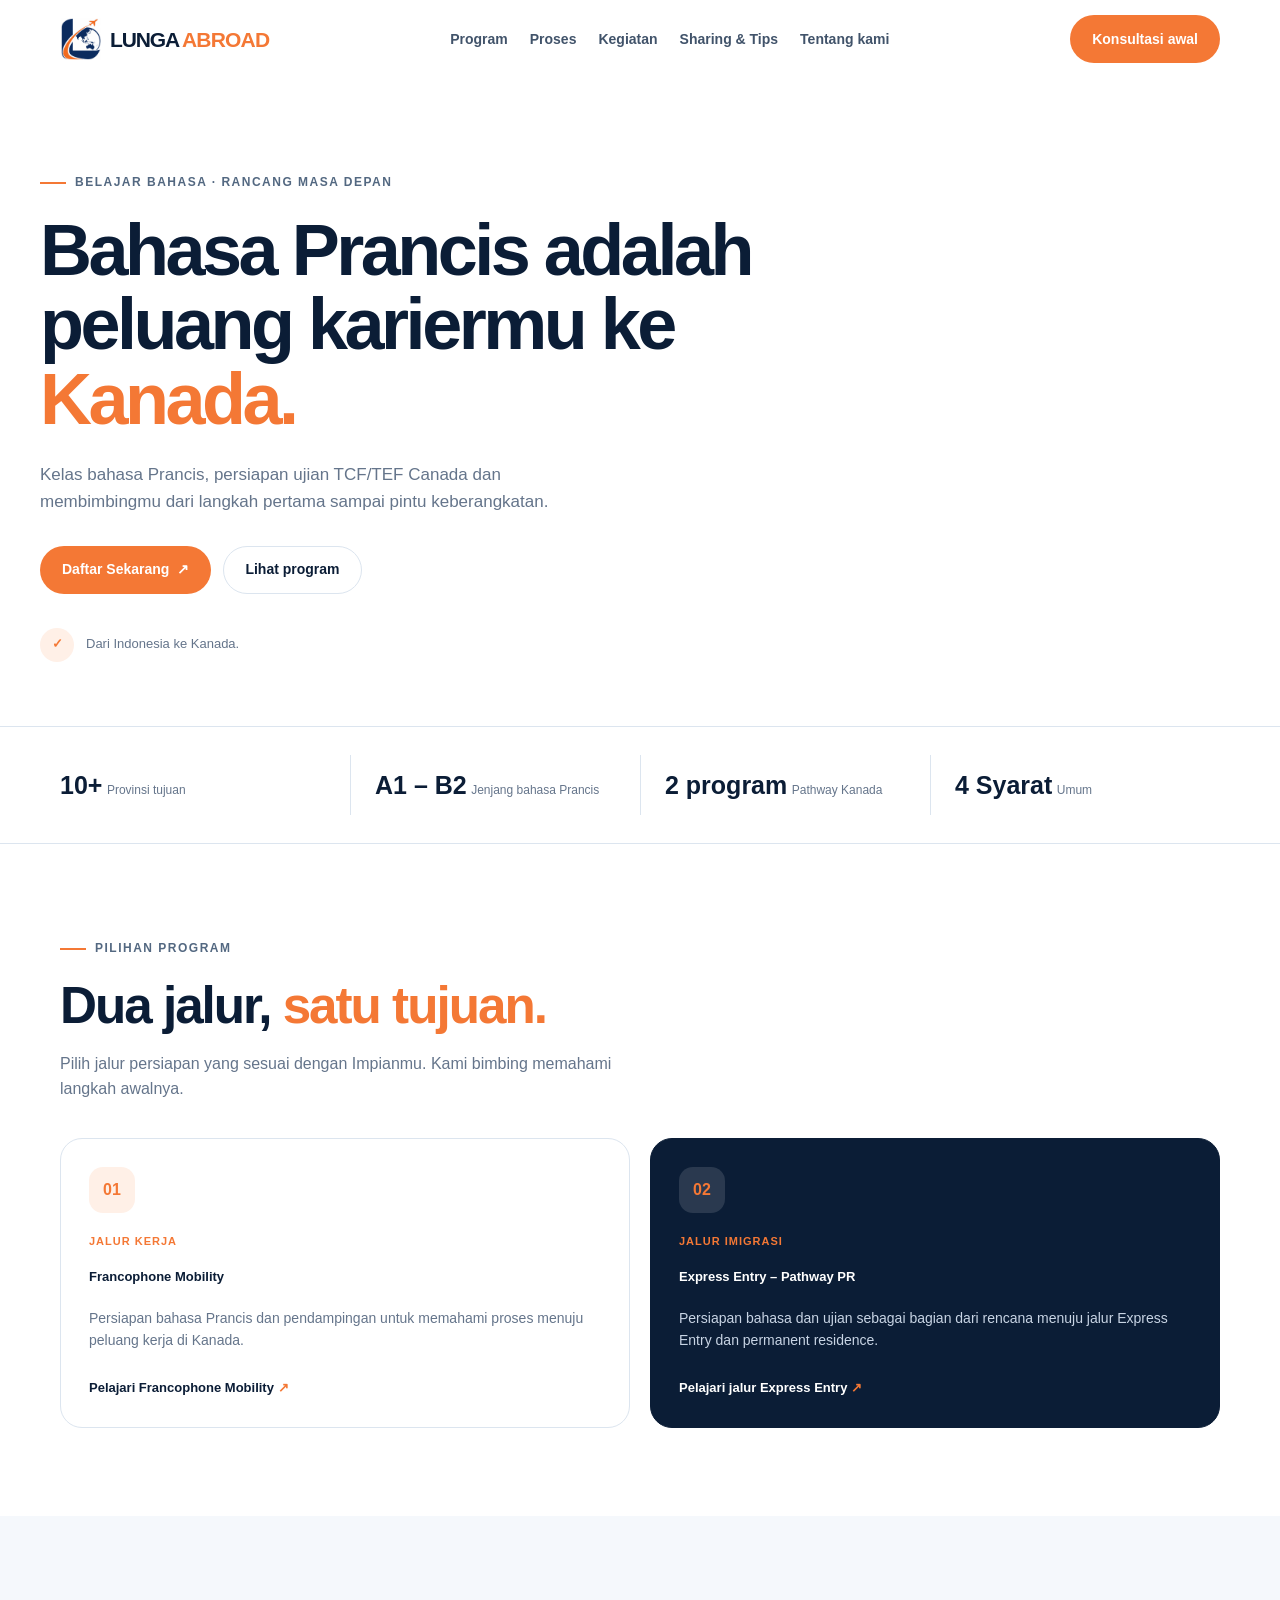
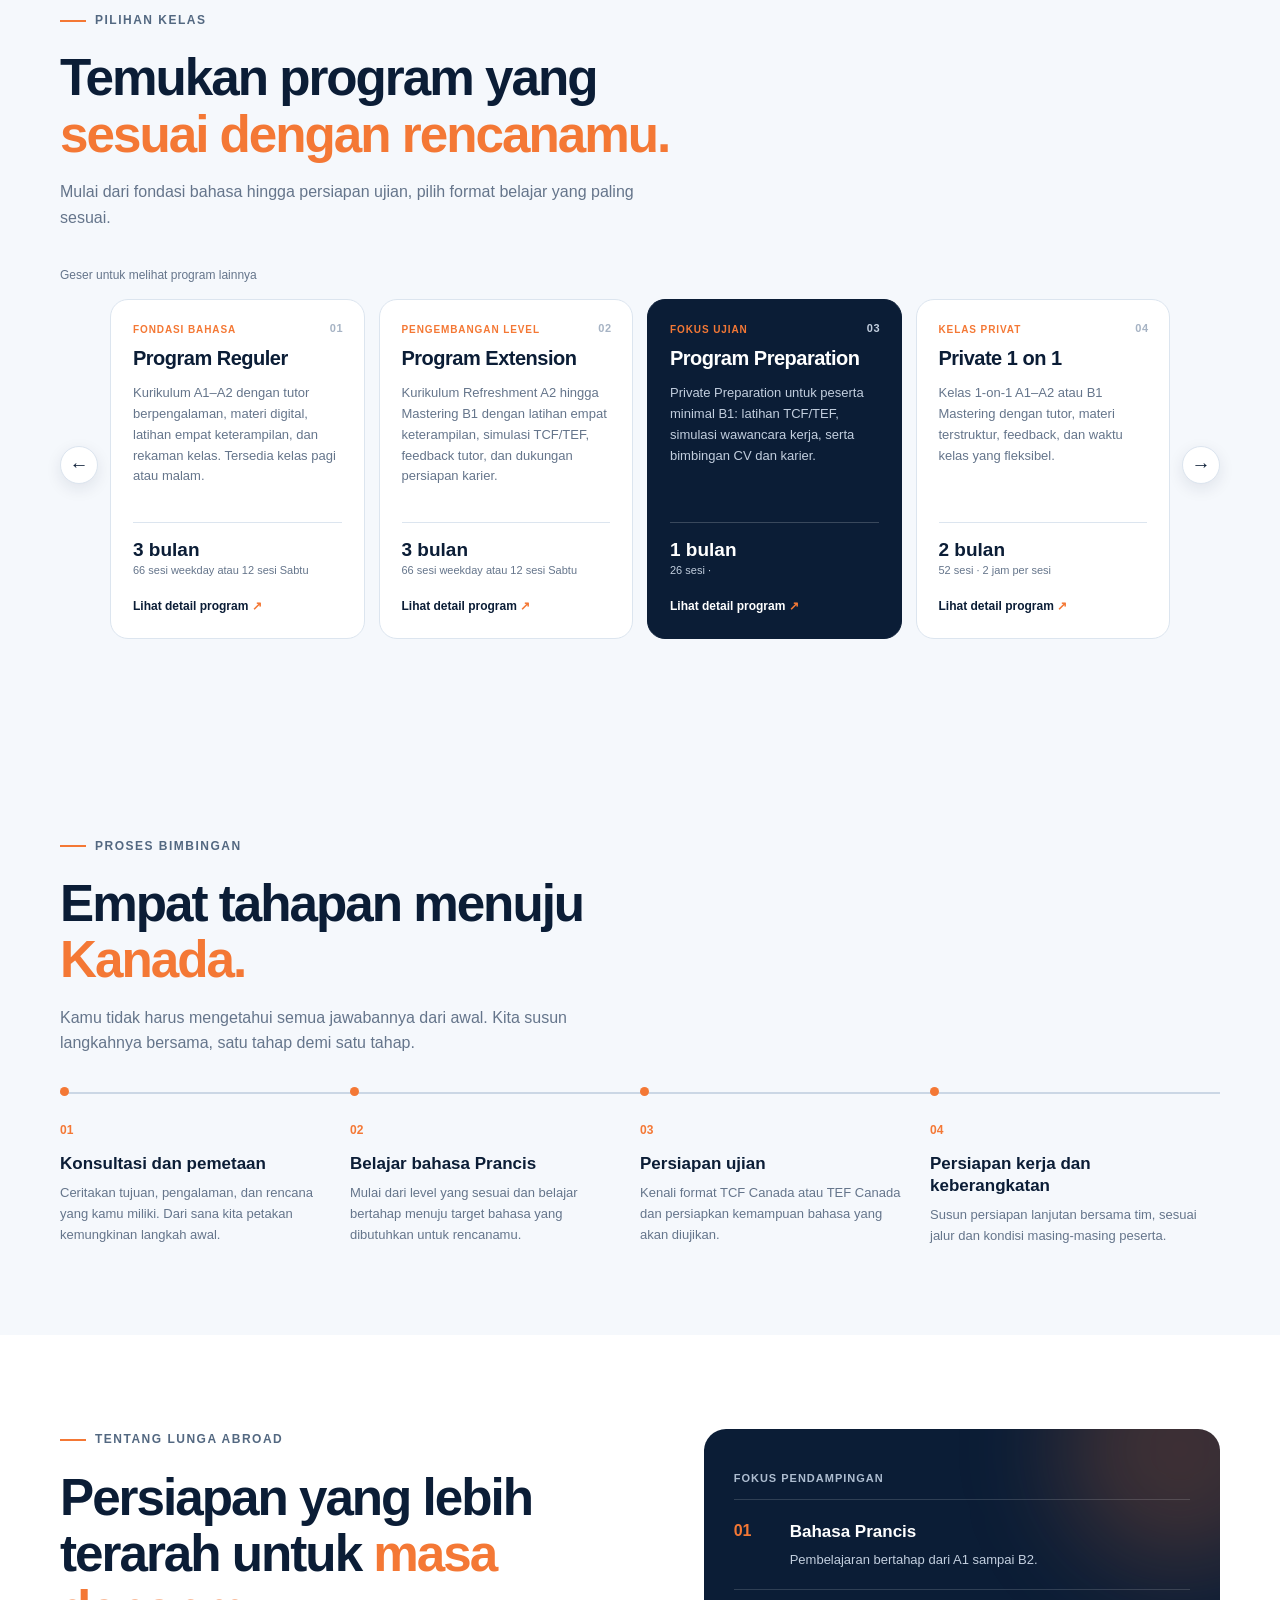
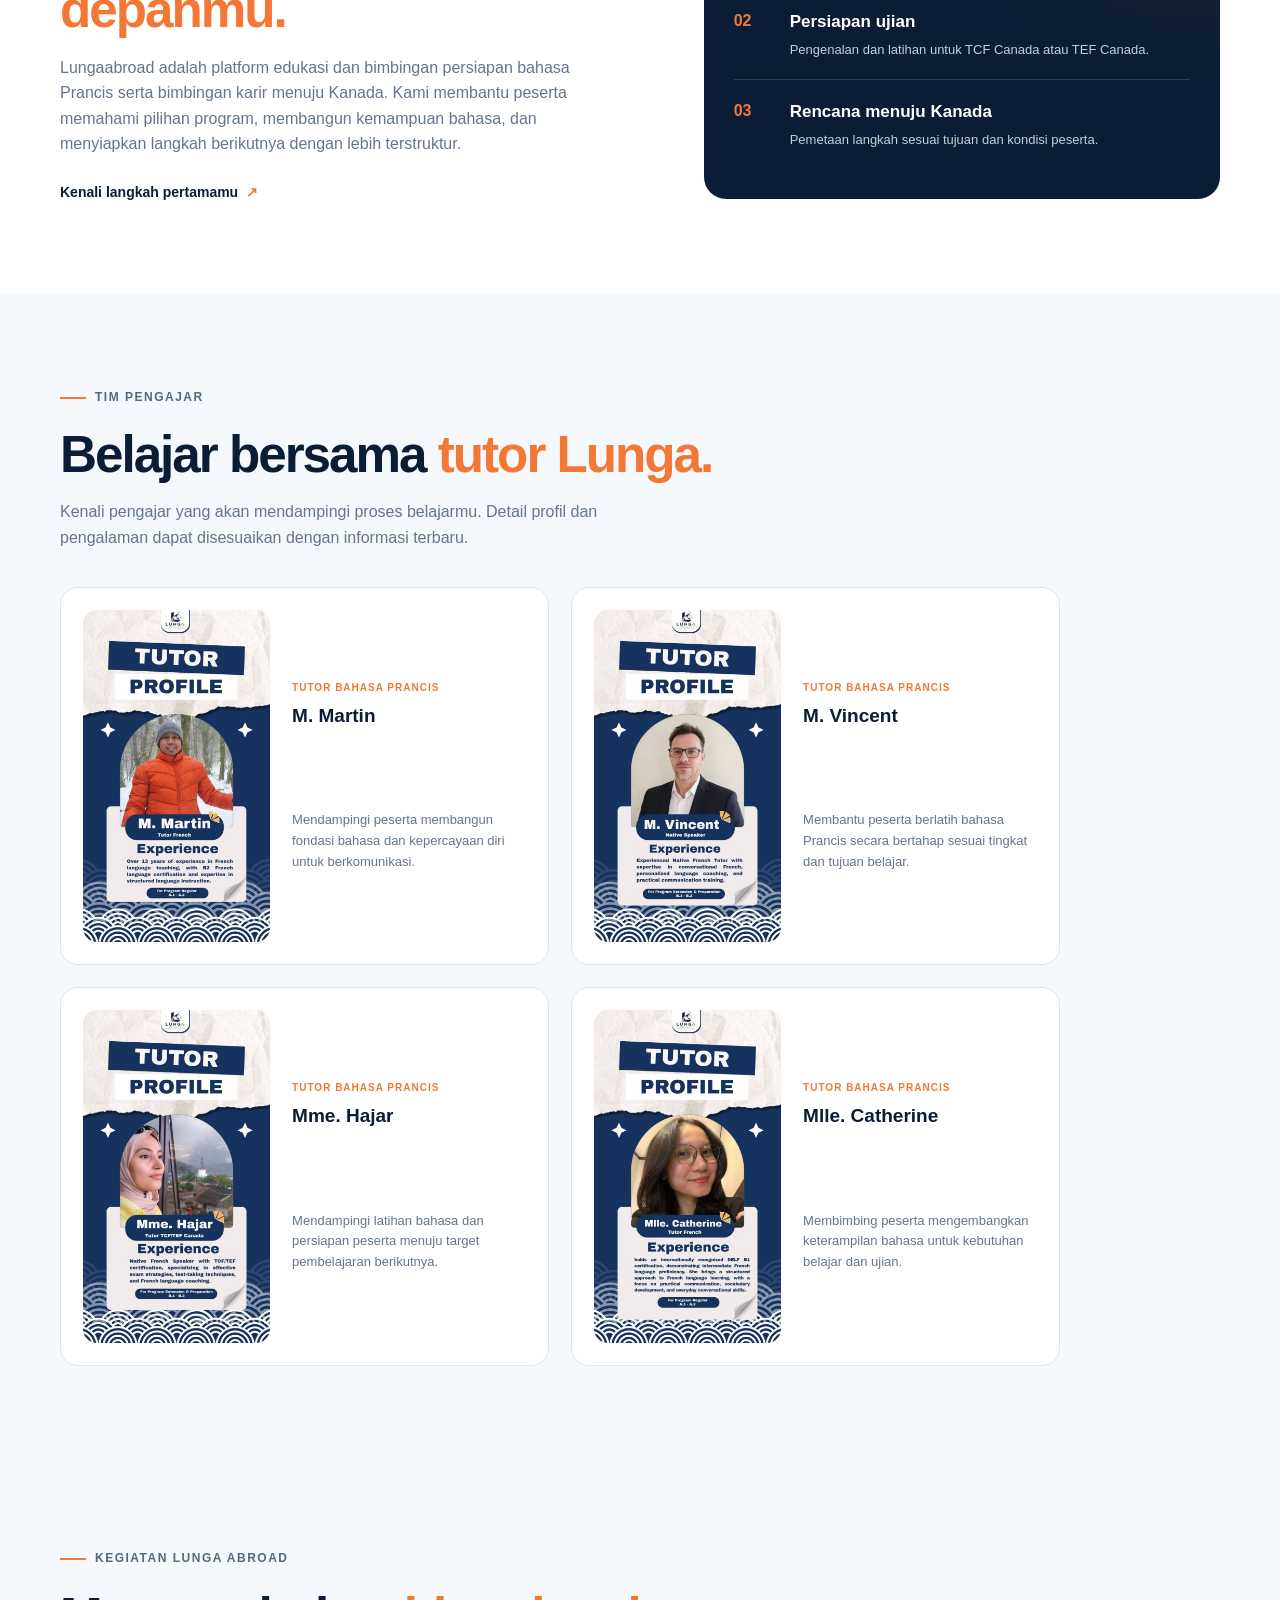
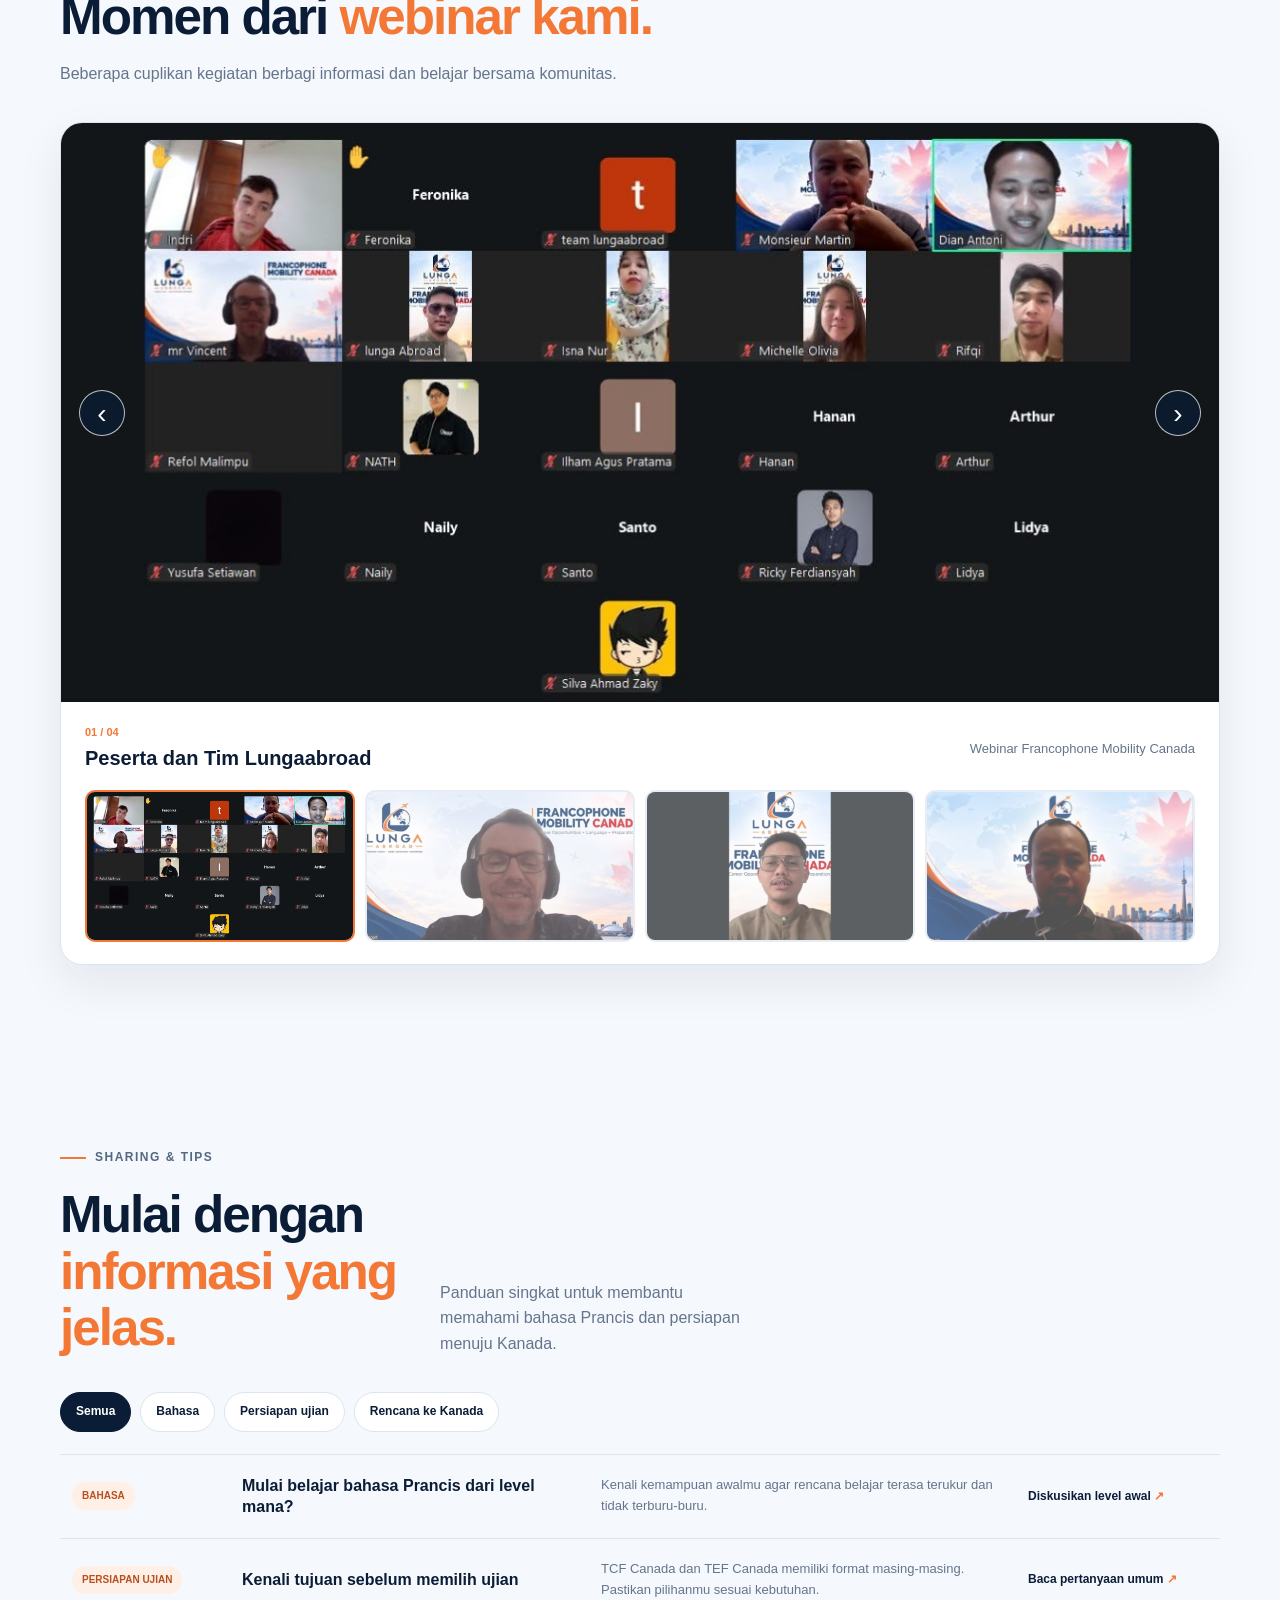
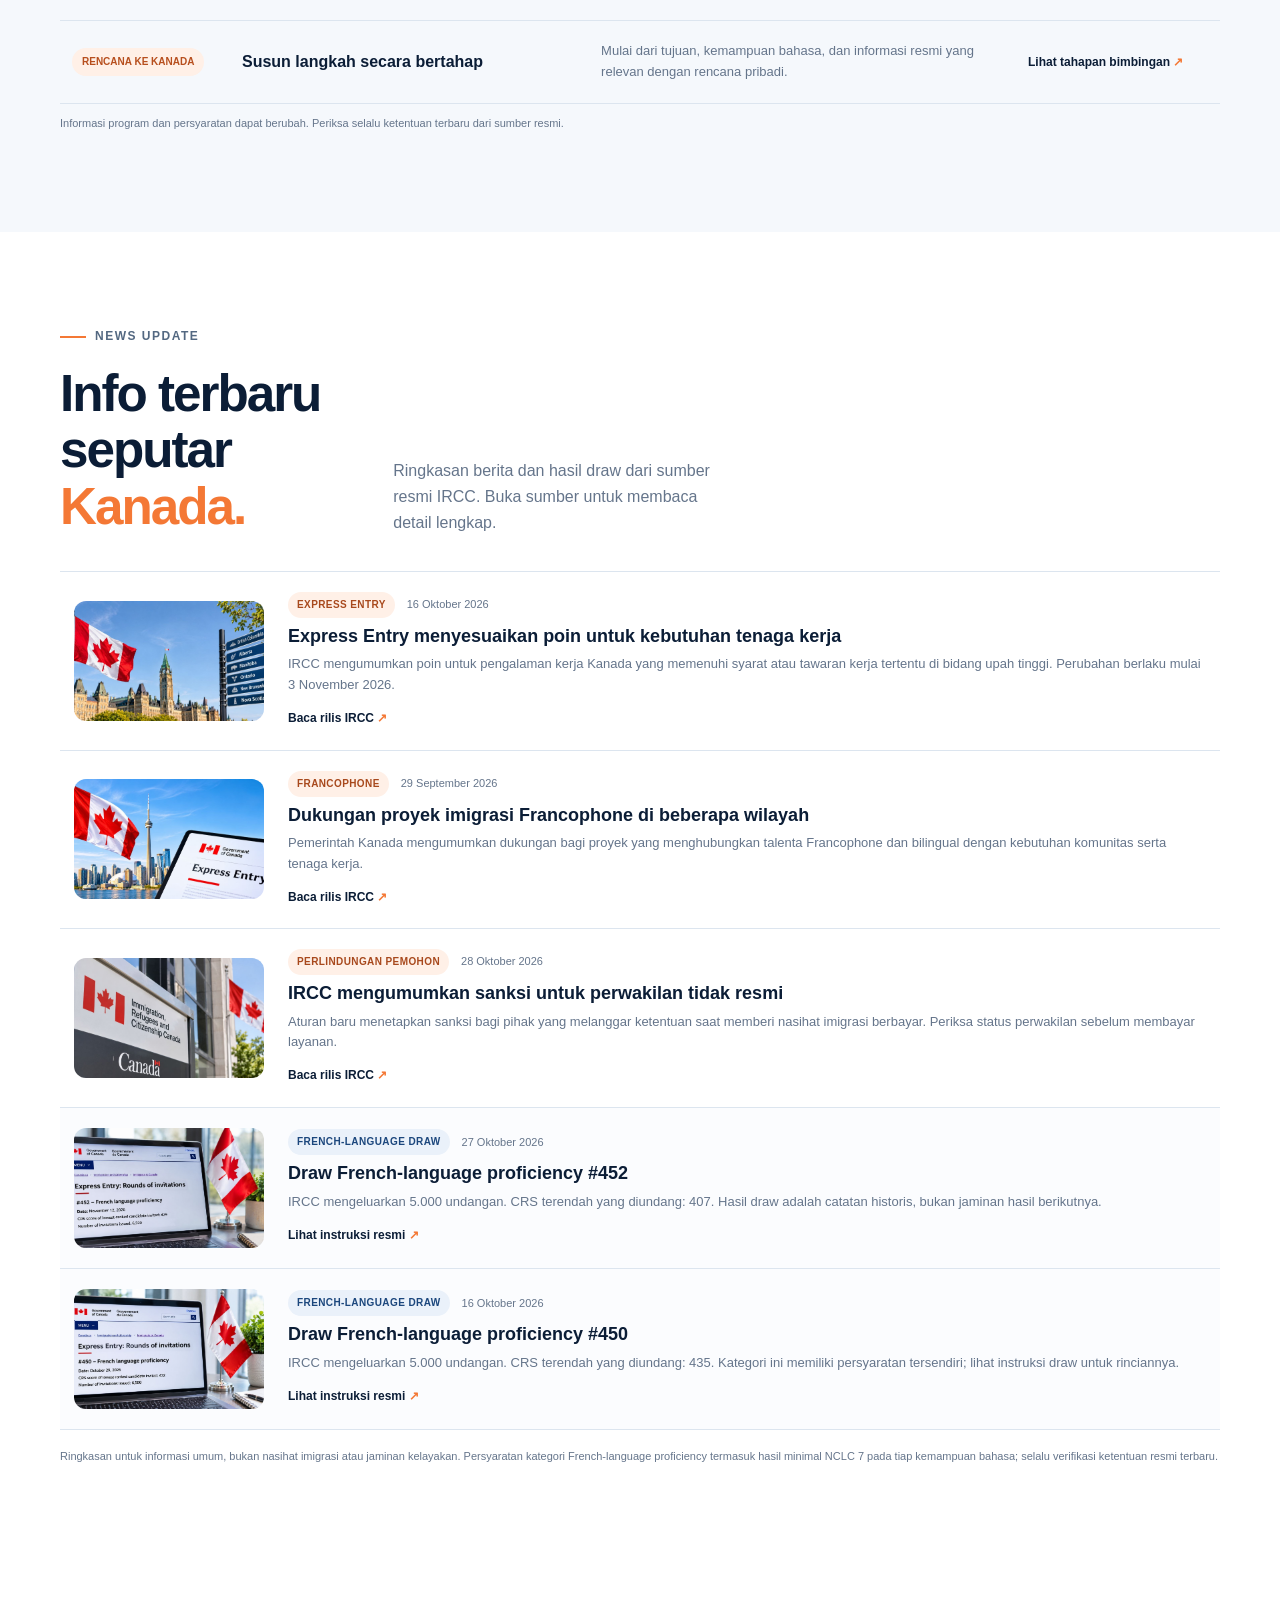
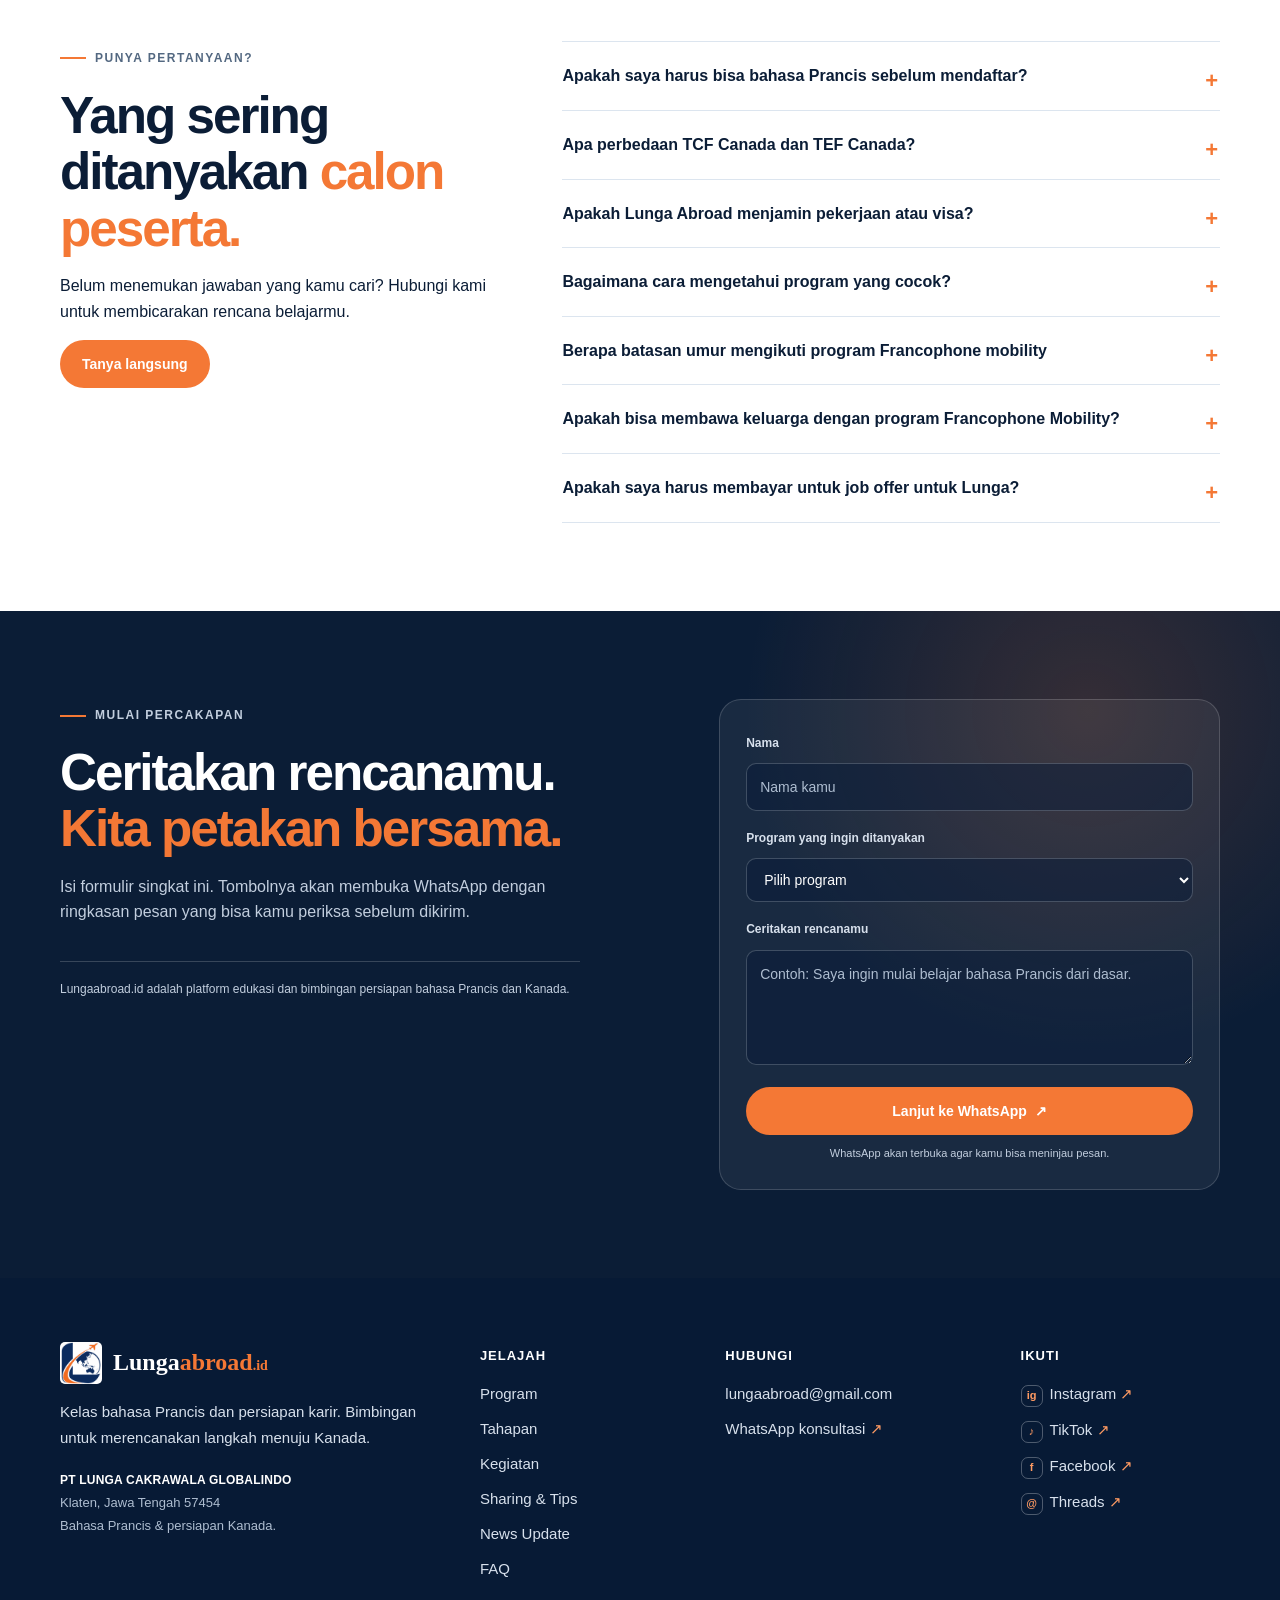
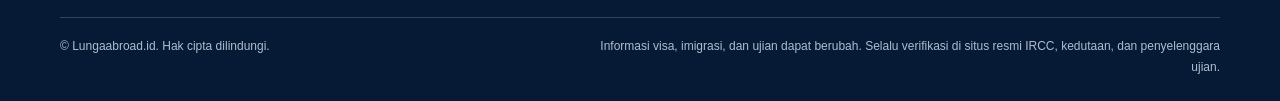
==== commit c3dc551a: "Update index.html" ====
--- a/index.html
+++ b/index.html
@@ -5,7 +5,7 @@
   <meta name="viewport" content="width=device-width, initial-scale=1.0">
   <title>Lunga Abroad — Bahasa Prancis &amp; Persiapan ke Kanada</title>
   <meta name="description" content="Belajar bahasa Prancis dan persiapan menuju peluang karier di Kanada bersama Lunga Abroad.">
-  <link rel="stylesheet" href="./style.css">
+  <link rel="stylesheet" href="./css/style.css">
 </head>
 <body id="top">
 <header class="header">
--- a/css/style.css
+++ b/css/style.css
@@ -0,0 +1,474 @@
+:root{--navy:#0b1d36;--navy-soft:#142b4b;--blue:#eaf1fa;--orange:#f47835;--white:#fff;--muted:#65758b;--line:#dce5ef;--radius:22px;--width:1160px}
+*{box-sizing:border-box}html{scroll-behavior:smooth}body{margin:0;background:#fff;color:var(--navy);font:16px/1.6 Arial,Helvetica,sans-serif}a{color:inherit;text-decoration:none}button,input,select,textarea{font:inherit}.container{width:min(var(--width),calc(100% - 40px));margin-inline:auto}
+.header{position:sticky;top:0;z-index:10;background:rgba(255,255,255,.95);border-bottom:1px solid var(--line);backdrop-filter:blur(14px)}.nav{min-height:78px;display:flex;align-items:center;justify-content:space-between;gap:24px}.logo{font-size:23px;font-weight:800;letter-spacing:-1px}.logo span{color:var(--orange)}.nav-links{display:flex;gap:22px;color:#41536a;font-size:14px;font-weight:600}.nav-links a:hover,.text-link:hover{color:var(--orange)}.button{min-height:48px;display:inline-flex;align-items:center;justify-content:center;gap:8px;padding:0 21px;border:1px solid transparent;border-radius:999px;background:var(--orange);color:#fff;font-size:14px;font-weight:700;transition:transform .18s,box-shadow .18s}.button:hover{transform:translateY(-2px);box-shadow:0 10px 24px #f4783540}.button-secondary{background:#fff;border-color:var(--line);color:var(--navy)}.menu-toggle{display:none}.mobile-menu{display:none}
+.hero{position:relative;overflow:hidden;padding:88px 0 64px;background:radial-gradient(circle at 82% 30%,#5b91d326,transparent 26%),linear-gradient(180deg,#f5f8fc,#fff)}.hero-grid{display:grid;grid-template-columns:1.1fr .9fr;align-items:center;gap:64px}.eyebrow{display:inline-flex;align-items:center;gap:9px;margin:0 0 20px;color:#536881;font-size:12px;font-weight:800;letter-spacing:1.5px;text-transform:uppercase}.eyebrow:before{width:26px;height:2px;content:"";background:var(--orange)}h1{max-width:720px;margin:0;font-size:clamp(42px,6vw,72px);line-height:1.04;letter-spacing:-3.5px}h1 span,.section-heading h2 span,.about-copy h2 span,.contact-layout h2 span{color:var(--orange)}.hero-copy{max-width:550px;margin:24px 0 30px;color:var(--muted);font-size:17px}.hero-actions{display:flex;flex-wrap:wrap;gap:12px}.hero-note{display:flex;align-items:center;gap:12px;margin-top:34px;color:var(--muted);font-size:13px}.note-mark{width:34px;height:34px;display:grid;place-items:center;border-radius:50%;background:#fff0e7;color:var(--orange);font-weight:800}
+.hero-visual{position:relative;min-height:440px;display:grid;place-items:center}.orbit{position:absolute;width:390px;height:390px;border:1px solid #d8e4f1;border-radius:50%}.orbit:before,.orbit:after{position:absolute;inset:30px;content:"";border:1px solid #e3ebf4;border-radius:50%}.orbit:after{inset:62px}.journey-card{position:relative;z-index:1;width:min(100%,360px);padding:26px;border:1px solid var(--line);border-radius:var(--radius);background:#fffffff2;box-shadow:0 24px 70px #18335321}.card-top{display:flex;align-items:center;justify-content:space-between;padding-bottom:20px;border-bottom:1px solid var(--line)}.card-label{margin:0;color:var(--muted);font-size:11px;font-weight:800;letter-spacing:1.2px;text-transform:uppercase}.status{padding:6px 10px;border-radius:999px;background:#eaf7f1;color:#26724f;font-size:11px;font-weight:700}.route{display:flex;align-items:center;gap:14px;padding:24px 0}.route-dot{width:12px;height:12px;flex:0 0 auto;border:3px solid var(--orange);border-radius:50%}.route-line{height:1px;flex:1;background:var(--line)}.route-code{font-size:13px;font-weight:800}.destination{margin:0;font-size:27px;font-weight:800;letter-spacing:-1px}.destination-sub{margin:3px 0 0;color:var(--muted);font-size:13px}.card-info{display:grid;grid-template-columns:1fr 1fr;gap:12px;margin-top:22px}.info-box{padding:14px;border-radius:14px;background:#f4f7fb}.info-box small{display:block;color:var(--muted);font-size:10px;font-weight:700;text-transform:uppercase}.info-box strong{font-size:13px}.floating-tag{position:absolute;right:0;bottom:46px;padding:13px 16px;border:1px solid var(--line);border-radius:14px;background:#fff;box-shadow:0 12px 35px #1833531a;font-size:12px;font-weight:700}.floating-tag span{color:var(--orange)}
+.numbers{padding:28px 0;border-block:1px solid var(--line);background:#fff}.number-grid{display:grid;grid-template-columns:repeat(4,1fr)}.number-item{padding:10px 24px;border-left:1px solid var(--line)}.number-item:first-child{padding-left:0;border-left:0}.number-item strong{display:block;font-size:25px}.number-item span{color:var(--muted);font-size:12px}.section{padding:88px 0}.section-heading{max-width:680px;margin-bottom:36px}.section-heading h2,.about-copy h2,.contact-layout h2{margin:0;font-size:clamp(34px,4vw,52px);line-height:1.1;letter-spacing:-2px}.section-heading>p:last-child{max-width:580px;margin:16px 0 0;color:var(--muted)}.process-section,.tutor-section,.gallery-section,.tips-section{background:#f5f8fc}
+.program-grid{display:grid;grid-template-columns:repeat(2,minmax(0,1fr));gap:20px}.program-card{min-height:290px;display:flex;flex-direction:column;align-items:flex-start;padding:28px;border:1px solid var(--line);border-radius:var(--radius);background:#fff;transition:transform .18s,box-shadow .18s}.program-card:hover,.tutor-card:hover{transform:translateY(-4px);box-shadow:0 18px 38px #18335317}.program-card-featured{border-color:var(--navy);background:var(--navy);color:#fff}.program-icon{width:46px;height:46px;display:grid;place-items:center;border-radius:14px;background:#fff0e7;color:var(--orange);font-weight:800}.program-card-featured .program-icon{background:#ffffff20}.card-kicker{margin:20px 0 4px;color:var(--orange);font-size:11px;font-weight:800;text-transform:uppercase;letter-spacing:1px}.program-card h3{margin:0;font-size:24px}.program-card>p:not(.card-kicker){color:var(--muted);font-size:14px}.program-card-featured>p:not(.card-kicker){color:#c8d4e4}.program-card a{margin-top:auto;font-size:13px;font-weight:700}.program-card a span{color:var(--orange)}
+.process-list{display:grid;grid-template-columns:repeat(4,minmax(0,1fr));gap:0;margin:0;padding:0;list-style:none}.process-step{position:relative;padding:24px 18px 0 0;border-top:1px solid #cbd7e5}.process-step:before{position:absolute;top:-5px;left:0;width:9px;height:9px;border-radius:50%;background:var(--orange);content:""}.step-number{color:var(--orange);font-size:12px;font-weight:800}.process-step h3{margin:12px 0 8px;font-size:17px;line-height:1.3}.process-step p{margin:0;color:var(--muted);font-size:13px}
+.about-grid{display:grid;grid-template-columns:1fr .9fr;align-items:center;gap:70px}.about-copy>p:not(.eyebrow){max-width:560px;color:var(--muted)}.text-link{display:inline-flex;gap:8px;margin-top:8px;font-size:14px;font-weight:700}.text-link span{color:var(--orange)}.about-panel{position:relative;overflow:hidden;padding:30px;border-radius:var(--radius);background:var(--navy);color:#fff}.about-panel-glow{position:absolute;top:-100px;right:-80px;width:240px;height:240px;border-radius:50%;background:#f4783538;filter:blur(50px)}.panel-label{position:relative;color:#aebdd0;font-size:11px;font-weight:800;letter-spacing:1px;text-transform:uppercase}.focus-item{position:relative;display:grid;grid-template-columns:42px 1fr;gap:14px;padding:18px 0;border-top:1px solid #ffffff26}.focus-number{color:var(--orange);font-weight:800}.focus-item h3{margin:0;font-size:17px}.focus-item p{margin:5px 0 0;color:#c2cede;font-size:13px}
+.tutor-grid{display:grid;grid-template-columns:repeat(4,minmax(0,1fr));gap:16px}.tutor-card{padding:22px;border:1px solid var(--line);border-radius:18px;background:#fff;transition:transform .18s,box-shadow .18s}.tutor-avatar{width:58px;height:58px;display:grid;place-items:center;border:1px solid #ffd6c2;border-radius:18px;background:#fff0e7;color:var(--orange);font-size:21px;font-weight:800}.tutor-role{margin:18px 0 5px;color:var(--orange);font-size:10px;font-weight:800;letter-spacing:1px;text-transform:uppercase}.tutor-card h3{margin:0;font-size:19px}.tutor-card>p:last-child{color:var(--muted);font-size:13px}
+.gallery{overflow:hidden;border:1px solid var(--line);border-radius:var(--radius);background:#fff;box-shadow:0 18px 46px #18335314}.gallery-image-wrap{position:relative;aspect-ratio:16/8;overflow:hidden;background:#dce5ef}.gallery-image{display:block;width:100%;height:100%;object-fit:cover}.gallery-arrow{position:absolute;top:50%;z-index:1;width:46px;height:46px;transform:translateY(-50%);border:1px solid #ffffffb8;border-radius:50%;background:#0b1d36b8;color:#fff;font-size:28px;cursor:pointer}.gallery-arrow:hover{background:var(--orange)}.gallery-prev{left:18px}.gallery-next{right:18px}.gallery-caption-row{display:flex;align-items:center;justify-content:space-between;gap:20px;padding:22px 24px 16px}.gallery-counter{margin:0;color:var(--orange);font-size:11px;font-weight:800}.gallery-caption-row h3{margin:0;font-size:20px}.gallery-name{color:var(--muted);font-size:13px}.gallery-thumbnails{display:grid;grid-template-columns:repeat(4,1fr);gap:10px;padding:0 24px 22px}.gallery-thumb{aspect-ratio:16/9;overflow:hidden;padding:0;border:2px solid transparent;border-radius:10px;background:#dce5ef;opacity:.68;cursor:pointer}.gallery-thumb.is-active{border-color:var(--orange);opacity:1}.gallery-thumb img{width:100%;height:100%;display:block;object-fit:cover}
+.tips-heading{display:flex;justify-content:space-between;align-items:end;gap:30px}.tips-heading>p{max-width:370px;color:var(--muted)}.tip-filters{display:flex;flex-wrap:wrap;gap:9px;margin-bottom:22px}.tip-filter{padding:9px 15px;border:1px solid var(--line);border-radius:999px;background:#fff;color:var(--navy);font-size:12px;font-weight:700;cursor:pointer}.tip-filter[aria-pressed=true]{border-color:var(--navy);background:var(--navy);color:#fff}.tip-list{border-top:1px solid var(--line)}.tip-row{display:grid;grid-template-columns:150px minmax(220px,1fr) minmax(220px,1.2fr) 180px;align-items:center;gap:20px;padding:20px 12px;border-bottom:1px solid var(--line)}.tip-row[hidden]{display:none}.tip-category{justify-self:start;padding:6px 10px;border-radius:999px;background:#fff0e7;color:#b74f1e;font-size:10px;font-weight:800;text-transform:uppercase}.tip-row h3{margin:0;font-size:16px;line-height:1.35}.tip-row p{margin:0;color:var(--muted);font-size:13px}.tip-row a{font-size:12px;font-weight:800}.tip-row a span{color:var(--orange)}.tip-note{color:var(--muted);font-size:11px}
+.faq-layout{display:grid;grid-template-columns:.8fr 1.2fr;gap:64px;align-items:start}.faq-item{border-bottom:1px solid var(--line)}.faq-item:first-child{border-top:1px solid var(--line)}.faq-item summary{position:relative;padding:21px 38px 21px 0;cursor:pointer;font-weight:700;list-style:none}.faq-item summary::-webkit-details-marker{display:none}.faq-item summary:after{position:absolute;right:2px;color:var(--orange);content:"+";font-size:22px}.faq-item[open] summary:after{content:"−"}.faq-item p{color:var(--muted);font-size:14px}
+.contact-section{background:radial-gradient(circle at 85% 15%,#f478352e,transparent 28%),var(--navy);color:#fff}.contact-layout{display:grid;grid-template-columns:1fr .85fr;gap:70px;align-items:start}.contact-section .eyebrow{color:#c2cede}.contact-copy,.contact-note{max-width:520px;color:#c2cede}.contact-form{display:grid;gap:10px;padding:26px;border:1px solid #ffffff29;border-radius:var(--radius);background:#ffffff0f}.contact-form label{margin-top:8px;color:#d7e0ec;font-size:12px;font-weight:700}.contact-form input,.contact-form select,.contact-form textarea{width:100%;padding:12px 13px;border:1px solid #ffffff33;border-radius:10px;background:#071a387a;color:#fff;font-size:14px}.contact-form select option{color:var(--navy)}.contact-form input::placeholder,.contact-form textarea::placeholder{color:#aebdd0}.contact-submit{width:100%;margin-top:12px;cursor:pointer}.form-help{margin:0;color:#c2cede;font-size:11px;text-align:center}.contact-note{margin-top:36px;padding-top:18px;border-top:1px solid #ffffff2e;font-size:12px}.site-footer{padding:26px 0;background:#071426;color:#aebdd0;font-size:12px}.footer-content{display:flex;align-items:center;justify-content:space-between;gap:18px}.site-footer p{margin:0}.site-footer strong{color:#fff}
+.scroll-reveal{opacity:0;transform:translateY(18px);transition:opacity 560ms ease-out,transform 560ms ease-out;will-change:opacity,transform}.scroll-reveal.is-visible{opacity:1;transform:translateY(0)}
+@media(max-width:850px){.hero-grid,.about-grid,.faq-layout,.contact-layout{grid-template-columns:1fr;gap:34px}.hero{padding-top:64px}.hero-visual{min-height:410px}.number-item{padding-inline:12px}.process-list{grid-template-columns:1fr 1fr;gap:28px 18px}.tutor-grid{grid-template-columns:1fr 1fr}.tip-row{grid-template-columns:135px 1fr;gap:8px 18px}.tip-row p,.tip-row a{grid-column:2}.tips-heading{display:block}.gallery-image-wrap{aspect-ratio:16/10}}
+@media(max-width:600px){.container{width:min(calc(100% - 32px),var(--width))}.nav{min-height:68px}.nav-links,.header .nav>.button{display:none}.menu-toggle{display:inline-flex;align-items:center;justify-content:center;min-height:42px;padding:0 15px;border:1px solid var(--line);border-radius:999px;background:#fff;color:var(--navy);font-size:13px;font-weight:700}.mobile-menu:not([hidden]){position:absolute;top:100%;right:16px;left:16px;z-index:20;display:grid;gap:4px;padding:10px;border:1px solid var(--line);border-radius:16px;background:#fff;box-shadow:0 16px 40px #18335324}.mobile-menu a{padding:12px;border-radius:10px;font-size:14px;font-weight:700}.hero{padding:56px 0 38px}h1{font-size:clamp(42px,12vw,58px);letter-spacing:-2.5px}.hero-copy{font-size:15px}.hero-visual{min-height:370px}.orbit{width:310px;height:310px}.journey-card{padding:20px}.floating-tag{right:0;bottom:5px}.number-grid{grid-template-columns:1fr 1fr;row-gap:14px}.number-item:nth-child(3){padding-left:0;border-left:0}.number-item strong{font-size:22px}.section{padding:66px 0}.program-grid{grid-template-columns:1fr}.program-card{min-height:260px;padding:22px}.process-list{grid-template-columns:1fr;gap:20px}.process-step{padding:16px 0 0 20px;border-top:0;border-left:1px solid #cbd7e5}.process-step:before{top:20px;left:-5px}.tutor-card{padding:16px}.gallery-image-wrap{aspect-ratio:4/3}.gallery-caption-row{align-items:flex-start;flex-direction:column;gap:4px;padding:18px 16px 14px}.gallery-thumbnails{gap:6px;padding:0 16px 16px}.tip-row{grid-template-columns:1fr;gap:9px;padding:18px 4px}.tip-row p,.tip-row a{grid-column:auto}.faq-layout,.contact-layout{gap:28px}.contact-form{padding:20px}.footer-content{align-items:flex-start;flex-direction:column}}
+@media(prefers-reduced-motion:reduce){html{scroll-behavior:auto}.scroll-reveal{opacity:1;transform:none;transition:none}}
+
+
+
+/* Foto tutor ditampilkan utuh tanpa pemotongan */
+.tutor-photo {
+  display: block;
+  width: 100%;
+  height: 220px;
+  margin-bottom: 18px;
+  border-radius: 12px;
+  background: #f4f7fb;
+  object-fit: contain;
+  object-position: center;
+}
+@media(max-width:600px) {
+  .tutor-photo { height: 170px; margin-bottom: 14px; }
+}
+
+/* Kartu tutor mengikuti rasio asli foto potret 9:16 */
+.tutor-grid {
+  grid-template-columns: repeat(2, minmax(0, 1fr));
+  max-width: 1000px;
+  gap: 22px;
+}
+.tutor-card {
+  display: grid;
+  grid-template-columns: minmax(150px, .8fr) 1fr;
+  align-content: center;
+  align-items: center;
+  column-gap: 22px;
+  row-gap: 5px;
+  padding: 22px;
+}
+.tutor-photo {
+  grid-column: 1;
+  grid-row: 1 / span 3;
+  width: 100%;
+  height: auto;
+  aspect-ratio: 9 / 16;
+  margin: 0;
+  border-radius: 14px;
+  object-fit: contain;
+}
+.tutor-role { grid-column: 2; align-self: end; margin: 0; }
+.tutor-card h3 { grid-column: 2; align-self: start; }
+.tutor-card > p:last-child { grid-column: 2; align-self: start; margin: 4px 0 0; }
+@media(max-width:850px) {
+  .tutor-grid { grid-template-columns: 1fr; max-width: 760px; }
+  .tutor-card { grid-template-columns: minmax(180px, .8fr) 1fr; }
+}
+@media(max-width:600px) {
+  .tutor-card { grid-template-columns: minmax(118px, .75fr) 1fr; gap: 7px 14px; padding: 15px; }
+  .tutor-photo { border-radius: 10px; }
+}
+
+.number-item strong { display:inline-block; font-variant-numeric:tabular-nums; transition:color .2s ease,transform .2s ease; }
+.number-item strong.is-counting { color:var(--navy); transform:translateY(-2px); }
+
+
+/* Footer lengkap Lunga Abroad */
+.site-footer{position:relative;overflow:hidden;padding:64px 0 24px;border-top:7px solid var(--orange);background:#071a35;color:#d7e0ec}
+.site-footer:before{position:absolute;top:-150px;right:8%;width:330px;height:330px;border-radius:50%;background:#f4783515;content:"";filter:blur(5px);pointer-events:none}
+.footer-grid{position:relative;display:grid;grid-template-columns:1.5fr .8fr 1fr .8fr;gap:46px;padding-bottom:36px}
+.footer-brand{max-width:360px}
+.footer-logo{display:inline-flex;align-items:center;gap:11px;margin-bottom:15px;color:#fff;font-family:Georgia,serif;font-size:24px;font-weight:700}
+.footer-logo img{width:42px;height:42px;object-fit:contain;border-radius:5px;background:#fff}
+.footer-logo>span>span,.footer-logo small{color:var(--orange)}
+.footer-logo small{font-size:14px}
+.footer-brand>p{margin:0 0 12px;color:#d7e0ec;font-size:14px}
+.footer-brand .footer-company{margin-top:18px;color:#aebdd0;font-size:12px}
+.footer-company strong{color:#fff;font-size:11px;letter-spacing:.2px}
+.footer-column{display:flex;flex-direction:column;align-items:flex-start;gap:11px}
+.footer-column h2{margin:4px 0 5px;color:#fff;font-size:12px;font-weight:800;letter-spacing:1.2px;text-transform:uppercase}
+.footer-column>a{color:#d7e0ec;font-size:14px;transition:color .18s,transform .18s}
+.footer-column>a:hover{transform:translateX(3px);color:#ff9b63}
+.footer-column>a span:last-child{color:#ff9b63}
+.social-mark{width:22px;height:22px;display:inline-grid;place-items:center;margin-right:7px;border:1px solid #ffffff48;border-radius:7px;color:#ff9b63;font-size:11px;font-weight:800}
+.footer-bottom{position:relative;display:flex;justify-content:space-between;gap:24px;padding-top:18px;border-top:1px solid #ffffff2e;color:#aebdd0;font-size:11px}
+.footer-bottom p{margin:0}
+.footer-bottom p:last-child{max-width:650px;text-align:right}
+@media(max-width:850px){.footer-grid{grid-template-columns:1.2fr 1fr;gap:34px}.footer-bottom{flex-direction:column}.footer-bottom p:last-child{text-align:left}}
+@media(max-width:600px){.site-footer{padding:48px 0 22px}.footer-grid{grid-template-columns:1fr 1fr;gap:28px 20px}.footer-brand{grid-column:1/-1}.footer-bottom{gap:10px}}
+
+/* Penyempurnaan footer: tanpa garis dan gradasi dekoratif */
+.site-footer{border-top:0;font-family:Arial,"Segoe UI",sans-serif;font-weight:400}
+.site-footer:before{display:none}
+.footer-brand>p{font-size:15px;line-height:1.75;font-weight:400}
+.footer-brand .footer-company{font-size:13px}
+.footer-company strong{font-size:12px;font-weight:600}
+.footer-column h2{font-size:13px;font-weight:700;letter-spacing:1px}
+.footer-column>a{font-size:15px;font-weight:400}
+.footer-bottom{font-size:12px;line-height:1.7}
+
+/* Garis progres mengikuti posisi scroll */
+.process-list { position:relative; }
+.process-list::before,
+.process-list::after { position:absolute; z-index:0; top:0; left:0; height:2px; content:""; }
+.process-list::before { width:100%; background:#cbd7e5; }
+.process-list::after { width:100%; background:var(--orange); transform:scaleX(var(--process-progress,0)); transform-origin:left center; }
+.process-step { z-index:1; border-top:0; }
+.process-step::before { z-index:2; }
+@media(max-width:600px) {
+  .process-list::before,
+  .process-list::after { top:0; left:0; width:2px; height:100%; transform:scaleY(var(--process-progress,0)); transform-origin:center top; }
+  .process-step { border-left:0; }
+  .process-step::before { left:-4px; }
+}
+
+/* Berita terbaru */
+.news-section{background:#fff}
+.news-heading{display:flex;justify-content:space-between;align-items:end;gap:30px}
+.news-heading>p{max-width:370px;color:var(--muted)}
+.news-grid{display:grid;grid-template-columns:1.15fr 1fr 1fr;gap:16px;align-items:stretch}
+.news-card{display:flex;flex-direction:column;align-items:flex-start;min-height:310px;padding:24px;border:1px solid var(--line);border-radius:18px;background:#fff;transition:transform .2s,box-shadow .2s}
+.news-card:hover{transform:translateY(-3px);box-shadow:0 16px 34px #18335314}
+.news-featured{background:#f5f8fc;border-color:#d9e3ef}
+.news-meta{display:flex;flex-wrap:wrap;align-items:center;justify-content:space-between;gap:8px;width:100%;margin-bottom:18px}
+.news-meta span{padding:5px 9px;border-radius:999px;background:#fff0e7;color:#a8491d;font-size:10px;font-weight:800;letter-spacing:.4px;text-transform:uppercase}
+.news-meta time{color:var(--muted);font-size:11px}
+.news-card h3{margin:0 0 10px;font-size:19px;line-height:1.3;letter-spacing:-.3px}
+.news-featured h3{font-size:23px}
+.news-card p{margin:0 0 20px;color:var(--muted);font-size:13px}
+.news-card a{margin-top:auto;color:var(--navy);font-size:12px;font-weight:800}
+.news-card a span{color:var(--orange)}
+.news-disclaimer{margin:18px 0 0;color:var(--muted);font-size:11px}
+@media(max-width:850px){.news-heading{display:block}.news-grid{grid-template-columns:1fr 1fr}.news-featured{grid-column:1/-1;min-height:auto}}
+@media(max-width:600px){.news-grid{grid-template-columns:1fr}.news-featured{grid-column:auto}.news-card{min-height:250px;padding:20px}}
+
+/* News Update sebagai daftar horizontal dengan foto sumber */
+.news-grid{display:block}
+.news-list{border-top:1px solid var(--line)}
+.news-row{display:grid;grid-template-columns:190px minmax(0,1fr);gap:24px;align-items:center;padding:20px 14px;border-bottom:1px solid var(--line);background:transparent;transition:background .18s ease}
+.news-row:hover{background:#f5f8fc}
+.news-image-link{display:block;overflow:hidden;border-radius:12px;background:#e7edf4}
+.news-thumb{display:block;width:100%;height:120px;object-fit:cover;transition:transform .3s ease}
+.news-row:hover .news-thumb{transform:scale(1.025)}
+.news-content{min-width:0}
+.news-meta{display:flex;justify-content:flex-start;gap:12px;margin-bottom:7px}
+.news-content h3{margin:0 0 6px;font-size:18px;line-height:1.3}
+.news-content p{margin:0 0 8px;color:var(--muted);font-size:13px}
+.news-content>a{color:var(--navy);font-size:12px;font-weight:800}
+.news-content>a span{color:var(--orange)}
+.news-draw{background:#fbfcfe}
+.news-draw .news-meta span{background:#eaf1fa;color:#1c477d}
+.news-disclaimer{margin-top:18px;color:var(--muted);font-size:11px;line-height:1.6}
+@media(max-width:600px){.news-row{grid-template-columns:110px minmax(0,1fr);gap:13px;padding:15px 4px}.news-thumb{height:100px}.news-content h3{font-size:15px}.news-content p{font-size:12px}.news-meta{display:block}.news-meta time{display:block;margin-top:4px}}
+
+/* Hero panorama Kanada, tanpa kartu visual di sisi kanan */
+.hero {
+  min-height: 620px;
+  display: flex;
+  align-items: center;
+  background-image:
+    linear-gradient(90deg, rgba(255,255,255,.93) 0%, rgba(255,255,255,.82) 34%, rgba(255,255,255,.36) 62%, rgba(255,255,255,.06) 100%),
+    url("./assets/img/hero-canada-autumn.jpg");
+  background-position: center, center 56%;
+  background-size: cover;
+  background-repeat: no-repeat;
+}
+.hero-grid { display:block; width:100%; }
+.hero-grid > div:first-child { max-width:760px; }
+.hero-visual { display:none; }
+@media(max-width:850px) {
+  .hero { min-height:560px; background-image:linear-gradient(90deg,rgba(255,255,255,.94),rgba(255,255,255,.74)),url("./assets/img/hero-canada-autumn.jpg"); }
+}
+@media(max-width:600px) {
+  .hero { min-height:600px; background-position:center,62% center; }
+  .hero-grid > div:first-child { max-width:100%; }
+}
+
+/* Header kaca buram yang tetap aktif saat halaman digulir */
+.header {
+  background: rgba(255, 255, 255, .78);
+  backdrop-filter: blur(18px) saturate(145%);
+  -webkit-backdrop-filter: blur(18px) saturate(145%);
+  border-bottom-color: rgba(220, 229, 239, .72);
+}
+
+/* Pertahankan lebar container hero agar judul tidak menempel ke tepi layar */
+.hero-grid {
+  display: block;
+  width: auto;
+}
+.hero-grid > div:first-child {
+  width: min(100%, 760px);
+  margin-left: 8px;
+}
+.hero h1,
+.section-heading h2,
+.about-copy h2,
+.contact-layout h2 {
+  padding-left: 8px;
+}
+
+/* Header lebih buram, tanpa garis pemisah, di atas latar hero */
+.header {
+  background: rgba(255, 255, 255, .82);
+  backdrop-filter: blur(26px) saturate(155%);
+  -webkit-backdrop-filter: blur(26px) saturate(155%);
+  border-bottom: 0;
+  box-shadow: none;
+}
+
+/* Tarik pemandangan ke belakang header dan posisikan headline dekat kiri */
+.hero {
+  margin-top: -78px;
+  padding-top: 166px;
+}
+.hero-grid.container {
+  width: min(var(--width), calc(100% - 80px));
+  margin-left: 40px;
+  margin-right: auto;
+}
+.hero-grid > div:first-child {
+  width: min(100%, 760px);
+  margin-left: 0;
+}
+.hero h1,
+.section-heading h2,
+.about-copy h2,
+.contact-layout h2 {
+  padding-left: 0;
+}
+@media(max-width:850px) {
+  .hero { margin-top: -78px; padding-top: 142px; }
+  .hero-grid.container { width: calc(100% - 48px); margin-left:24px; }
+}
+@media(max-width:600px) {
+  .hero { margin-top: -68px; padding-top: 124px; }
+  .hero-grid.container { width: calc(100% - 40px); margin-left:20px; }
+}
+
+/* Wordmark header menyamping mengikuti logo Lunga Abroad */
+.header .logo { display:inline-flex; align-items:center; gap:8px; color:var(--navy); text-decoration:none; }
+.header .site-logo-mark { display:block; width:42px; height:42px; object-fit:contain; flex:0 0 auto; }
+.header .logo-type { display:inline-flex; align-items:baseline; gap:3px; font-family:Arial,Helvetica,sans-serif; font-size:21px; font-weight:900; line-height:1; letter-spacing:-1.15px; }
+.header .logo-lunga { color:var(--navy); }
+.header .logo-abroad { color:var(--orange); letter-spacing:-.8px; }
+@media(max-width:600px) {
+  .header .site-logo-mark { width:36px; height:36px; }
+  .header .logo-type { font-size:18px; }
+}
+
+/* Huruf A terakhir meniru aksen oranye pada wordmark asli */
+.header .logo-lunga { color:var(--navy); }
+.header .logo-mark-a { display:inline-block; margin-left:-.4px; color:var(--orange); font-family:"Arial Black",Arial,sans-serif; font-weight:900; font-style:italic; letter-spacing:-1.4px; transform:skewX(-4deg); }
+
+/* Wordmark LUNGA kembali ke bentuk sebelumnya dengan warna navy */
+.header .logo-lunga { color:var(--navy); font-family:Arial,Helvetica,sans-serif; font-style:normal; font-weight:900; letter-spacing:-1.15px; transform:none; }
+.header .logo-mark-a { margin-left:0; color:inherit; font:inherit; letter-spacing:inherit; transform:none; }
+
+/* Hover tombol: halo oranye lembut dan pembesaran ringan */
+.button,
+button {
+  position: relative;
+  transition: transform 180ms ease, box-shadow 220ms ease, background-color 180ms ease, border-color 180ms ease;
+}
+.button:hover,
+button:hover {
+  z-index: 1;
+  transform: scale(1.035);
+  box-shadow: 0 0 0 5px rgba(244,120,53,.13), 0 8px 22px rgba(244,120,53,.18);
+}
+.button:active,
+button:active {
+  transform: scale(.985);
+}
+.button:focus-visible,
+button:focus-visible {
+  outline: 3px solid rgba(244,120,53,.7);
+  outline-offset: 4px;
+}
+@media(hover:none) {
+  .button:hover,
+  button:hover { transform:none; box-shadow:none; }
+}
+@media(prefers-reduced-motion:reduce) {
+  .button,
+  button { transition:none; }
+}
+
+
+/* Hover profil tutor: aksen oranye dan pembesaran halus */
+.tutor-card {
+  border-color:var(--line);
+  transition:transform 220ms ease,border-color 220ms ease,box-shadow 220ms ease;
+}
+@media(hover:hover) {
+  .tutor-card:hover {
+    transform:translateY(-2px) scale(1.012);
+    border-color:rgba(244,120,53,.62);
+    box-shadow:0 12px 28px rgba(244,120,53,.2);
+  }
+}
+@media(hover:none) {
+  .tutor-card:hover { transform:none; box-shadow:none; }
+}
+@media(prefers-reduced-motion:reduce) {
+  .tutor-card { transition:none; }
+}
+
+/* Header sedikit lebih transparan, blur tetap kuat */
+.header { background:rgba(255,255,255,.74); }
+
+/* Grid pilihan program dan durasi belajar */
+.choice-section{background:#f5f8fc}
+.choice-grid{display:grid;grid-template-columns:repeat(4,minmax(0,1fr));gap:14px;align-items:stretch}
+.choice-card{position:relative;display:flex;flex-direction:column;align-items:flex-start;min-height:340px;padding:22px;border:1px solid var(--line);border-radius:18px;background:#fff;transition:transform .2s ease,border-color .2s ease,box-shadow .2s ease}
+.choice-card:hover{transform:translateY(-3px);border-color:#f3b08c;box-shadow:0 12px 28px rgba(244,120,53,.12)}
+.choice-index{position:absolute;top:20px;right:20px;color:#a6b3c4;font-size:11px;font-weight:800;letter-spacing:.8px}
+.choice-type{margin:0 28px 8px 0;color:var(--orange);font-size:10px;font-weight:800;letter-spacing:.9px;text-transform:uppercase}
+.choice-card h3{margin:0;font-size:20px;line-height:1.2;letter-spacing:-.5px}
+.choice-desc{margin:13px 0 18px;color:var(--muted);font-size:13px}
+.choice-duration{display:flex;flex-direction:column;gap:0;margin:auto 0 18px;padding-top:15px;border-top:1px solid var(--line);width:100%}
+.choice-duration strong{font-size:19px;line-height:1.25}
+.choice-duration span{color:var(--muted);font-size:11px}
+.choice-card>a{font-size:12px;font-weight:800}
+.choice-card>a span{color:var(--orange)}
+.choice-card-featured{border-color:var(--navy);background:var(--navy);color:#fff}
+.choice-card-featured .choice-index,.choice-card-featured .choice-desc,.choice-card-featured .choice-duration span{color:#c2cede}
+.choice-card-featured .choice-duration{border-color:#ffffff30}
+@media(max-width:1000px){.choice-grid{grid-template-columns:repeat(2,minmax(0,1fr))}}
+@media(max-width:600px){.choice-grid{grid-template-columns:1fr}.choice-card{min-height:290px}}
+
+/* Halaman detail pilihan program */
+.program-hero{position:relative;overflow:hidden;padding:84px 0 76px;background:radial-gradient(ellipse at 88% 8%,#f4783520,transparent 27%),linear-gradient(135deg,#f4f8fd 0%,#fff 74%)}
+.program-hero:after{position:absolute;right:-105px;bottom:-215px;width:430px;height:430px;border:1px solid #dce5ef;border-radius:50%;content:"";pointer-events:none}
+.program-hero-content{position:relative;z-index:1;max-width:var(--width)}
+.program-hero h1{max-width:850px;font-size:clamp(42px,6.2vw,72px)}
+.program-hero-copy{max-width:630px;margin:22px 0 28px;color:var(--muted);font-size:17px}
+.program-hero-meta{display:flex;align-items:center;flex-wrap:wrap;gap:14px}
+.program-duration-pill{display:inline-flex;align-items:center;gap:8px;padding:11px 15px;border:1px solid var(--line);border-radius:999px;background:#fff;color:#536881;font-size:13px}
+.program-duration-pill>span{color:var(--orange);font-size:18px}.program-duration-pill strong{color:var(--navy)}
+.program-level-section{background:#fff}
+.level-tabs{display:flex;gap:9px;margin-bottom:16px}
+.level-tab{min-width:70px;padding:11px 20px;border:1px solid var(--line);border-radius:999px;background:#fff;color:var(--navy);font-weight:800;cursor:pointer;transition:background .18s,color .18s,border-color .18s,transform .18s}
+.level-tab:hover{transform:translateY(-2px);border-color:var(--orange)}.level-tab.is-active{border-color:var(--orange);background:var(--orange);color:#fff}
+.level-panel{display:grid;grid-template-columns:minmax(0,1fr) 210px;align-items:center;gap:30px;padding:30px;border:1px solid var(--line);border-radius:var(--radius);background:#f7f9fc}
+.level-kicker{margin:0 0 8px;color:var(--orange);font-size:11px;font-weight:800;letter-spacing:1px;text-transform:uppercase}
+.level-panel h3{margin:0;font-size:clamp(21px,3vw,28px);line-height:1.25;letter-spacing:-.7px}
+.level-panel>div:first-child>p:last-child{max-width:670px;margin:10px 0 0;color:var(--muted);font-size:14px}
+.level-hours{display:grid;gap:4px;padding:20px;border-left:1px solid var(--line)}.level-hours strong{color:var(--navy);font-size:28px}.level-hours span{color:var(--muted);font-size:11px}
+.program-note{margin:15px 0 0;color:var(--muted);font-size:12px}
+.estimate-section{background:#f5f8fc}
+.estimate-card{display:grid;grid-template-columns:1fr .75fr;gap:26px;padding:26px;border:1px solid var(--line);border-radius:var(--radius);background:#fff;box-shadow:0 16px 44px #1833530d}
+.estimate-fields{display:grid;align-content:start;gap:16px}.estimate-fields label{display:grid;gap:7px;color:#41536a;font-size:12px;font-weight:700}
+.estimate-fields select{width:100%;min-height:48px;padding:0 13px;border:1px solid var(--line);border-radius:11px;background:#fff;color:var(--navy);font-size:14px}
+.estimate-fields select:focus-visible,.level-tab:focus-visible{outline:3px solid #f4783555;outline-offset:2px}
+.estimate-hint{margin:0;color:var(--muted);font-size:13px}
+.estimate-result{display:grid;align-content:center;min-height:195px;padding:25px;border-radius:18px;background:var(--navy);color:#fff}
+.estimate-result>span{color:#c2cede;font-size:12px;font-weight:700}.estimate-result strong{margin:8px 0;color:var(--orange);font-size:clamp(28px,4vw,42px);line-height:1.1;letter-spacing:-1.5px}.estimate-result p{margin:0;color:#d7e0ec;font-size:12px}
+.exam-section{background:#fff}
+.exam-table-wrap{overflow-x:auto;border:1px solid var(--line);border-radius:16px}
+.exam-table{width:100%;border-collapse:collapse;text-align:left;font-size:13px}.exam-table th,.exam-table td{padding:16px 18px;border-bottom:1px solid var(--line);vertical-align:top}.exam-table thead{background:#f5f8fc;color:#536881;font-size:11px;letter-spacing:.5px;text-transform:uppercase}.exam-table tbody tr:last-child th,.exam-table tbody tr:last-child td{border-bottom:0}.exam-table tbody th{white-space:nowrap}.exam-table tbody td{color:var(--muted)}
+.exam-skills{display:grid;grid-template-columns:repeat(4,minmax(0,1fr));gap:12px;margin:20px 0 0;padding:0;list-style:none}.exam-skills li{display:grid;gap:4px;padding:16px;border:1px solid var(--line);border-radius:14px;background:#fff}.exam-skills li span{color:var(--orange);font-size:10px;font-weight:800}.exam-skills li strong{font-size:14px}.exam-skills li small{color:var(--muted);font-size:10px}
+.program-cta-section{background:var(--navy);color:#fff}.program-cta{display:flex;align-items:center;justify-content:space-between;gap:32px}.program-cta .eyebrow{color:#c2cede}.program-cta h2{max-width:650px;margin:0;font-size:clamp(32px,4.5vw,50px);line-height:1.12;letter-spacing:-1.7px}.program-cta h2 span{color:var(--orange)}.program-cta>div>p:last-child{max-width:600px;margin:14px 0 0;color:#c2cede}.program-cta .button{flex:0 0 auto}
+.program-page .site-footer{padding-block:22px}.program-page-footer{display:flex;justify-content:space-between;gap:16px}
+@media(max-width:700px){.program-hero{padding:60px 0 52px}.program-hero-copy{font-size:15px}.level-panel{grid-template-columns:1fr;gap:18px;padding:22px}.level-hours{padding:15px 0 0;border-top:1px solid var(--line);border-left:0}.estimate-card{grid-template-columns:1fr;padding:18px}.estimate-result{min-height:150px}.exam-skills{grid-template-columns:1fr 1fr}.program-cta{align-items:flex-start;flex-direction:column}.program-cta .button{align-self:flex-start}}
+@media(max-width:420px){.level-tabs{display:grid;grid-template-columns:repeat(4,1fr);gap:6px}.level-tab{min-width:0;padding:10px 8px}.program-duration-pill{font-size:11px}.exam-table{min-width:640px}}
+
+/* Ringkasan benefit, sesi, dan jadwal tiap program */
+.program-detail-section{background:#f5f8fc}
+.program-facts-grid{display:grid;grid-template-columns:repeat(4,minmax(0,1fr));gap:12px;margin:0 0 18px}
+.program-fact-card{display:flex;min-height:112px;flex-direction:column;justify-content:space-between;gap:12px;padding:18px;border:1px solid var(--line);border-radius:16px;background:#fff}
+.program-fact-card span{color:var(--muted);font-size:11px;font-weight:700}
+.program-fact-card strong{font-size:clamp(15px,1.7vw,20px);line-height:1.3;letter-spacing:-.3px}
+.program-schedule-panel{display:grid;grid-template-columns:minmax(220px,.7fr) minmax(0,1.3fr);gap:24px;align-items:center;margin-bottom:16px;padding:24px;border:1px solid var(--line);border-radius:18px;background:#fff}
+.program-schedule-heading .eyebrow,.program-benefit-panel .eyebrow,.program-fit-panel .eyebrow{margin-bottom:8px}
+.program-schedule-heading h3,.program-benefit-panel h3,.program-fit-panel h3{margin:0;font-size:21px;line-height:1.25;letter-spacing:-.5px}
+.program-schedule-heading>p:last-child{margin:8px 0 0;color:var(--muted);font-size:12px}
+.program-schedule-list{display:grid;grid-template-columns:repeat(3,minmax(0,1fr));gap:9px;margin:0;padding:0;list-style:none}
+.program-schedule-list li{display:grid;align-content:start;gap:7px;min-height:80px;padding:13px;border-radius:12px;background:#f5f8fc}
+.program-schedule-list span{color:var(--muted);font-size:10px;font-weight:700}
+.program-schedule-list strong{font-size:12px;line-height:1.45}
+.program-benefit-layout{display:grid;grid-template-columns:1.15fr .85fr;gap:16px}
+.program-benefit-panel,.program-fit-panel{padding:24px;border:1px solid var(--line);border-radius:18px;background:#fff}
+.program-fit-panel{background:#edf4fc}
+.program-check-list{display:grid;gap:9px;margin:18px 0 0;padding:0;list-style:none}
+.program-check-list li{position:relative;padding-left:25px;color:#536881;font-size:12px;line-height:1.6}
+.program-check-list li:before{position:absolute;top:1px;left:0;display:grid;width:16px;height:16px;place-items:center;border-radius:50%;background:#fff0e7;color:var(--orange);content:"✓";font-size:10px;font-weight:900}
+.program-assessment-note{margin:14px 0 0;padding:14px 16px;border-left:3px solid var(--orange);border-radius:0 10px 10px 0;background:#fff;color:#536881;font-size:12px;line-height:1.6}
+.program-assessment-note[hidden]{display:none}
+@media(max-width:850px){.program-facts-grid{grid-template-columns:1fr 1fr}.program-schedule-panel{grid-template-columns:1fr;gap:17px}.program-benefit-layout{grid-template-columns:1fr 1fr}}
+@media(max-width:600px){.program-facts-grid{gap:8px}.program-fact-card{min-height:100px;padding:14px}.program-fact-card strong{font-size:15px}.program-schedule-panel,.program-benefit-panel,.program-fit-panel{padding:18px}.program-schedule-list{grid-template-columns:1fr}.program-schedule-list li{min-height:0}.program-benefit-layout{grid-template-columns:1fr}.program-check-list li{font-size:12px}}
+
+/* Halaman khusus Francophone Mobility */
+.fm-hero{position:relative;overflow:hidden;padding:88px 0 78px;background:radial-gradient(ellipse at 85% 20%,#f4783524,transparent 28%),linear-gradient(135deg,#f4f8fd,#fff 72%)}
+.fm-hero:after{position:absolute;right:-115px;bottom:-240px;width:500px;height:500px;border:1px solid #dce5ef;border-radius:50%;content:"";pointer-events:none}
+.fm-hero-grid{position:relative;z-index:1;display:grid;grid-template-columns:minmax(0,1.3fr) minmax(280px,.7fr);align-items:center;gap:54px}
+.fm-hero-copy{max-width:760px}.fm-hero h1{max-width:740px;font-size:clamp(44px,6.3vw,76px)}
+.fm-tagline{margin:18px 0 0;color:var(--orange);font-size:clamp(17px,2.3vw,23px);font-weight:700;letter-spacing:-.3px}
+.fm-lead{max-width:660px;margin:14px 0 28px;color:var(--muted);font-size:16px}
+.fm-hero-actions{display:flex;flex-wrap:wrap;gap:11px}.fm-hero-actions .button-secondary{background:#ffffffc9}
+.fm-snapshot{position:relative;padding:25px;border:1px solid #dce5ef;border-radius:22px;background:#ffffffed;box-shadow:0 22px 60px #18335318}
+.fm-snapshot-label{margin:0 0 10px;color:var(--orange);font-size:10px;font-weight:800;letter-spacing:1.3px;text-transform:uppercase}
+.fm-snapshot-row{display:grid;gap:3px;padding:14px 0;border-top:1px solid var(--line)}.fm-snapshot-row span{color:var(--muted);font-size:11px}.fm-snapshot-row strong{font-size:14px;line-height:1.4}
+.fm-snapshot-note{margin:8px 0 0;color:var(--muted);font-size:11px;line-height:1.6}
+.fm-overview{background:#fff}.fm-overview-grid{display:grid;grid-template-columns:.85fr 1.15fr;gap:64px;align-items:start}.fm-overview-grid h2,.fm-pr-grid h2{margin:0;font-size:clamp(32px,4vw,48px);line-height:1.12;letter-spacing:-1.8px}
+.fm-overview-copy p,.fm-pr-copy>p{margin:0 0 16px;color:var(--muted);font-size:14px}.fm-overview-copy strong{color:var(--navy)}
+.fm-inline-link{display:inline-flex;align-items:center;gap:7px;margin-top:3px;color:var(--navy);font-size:12px;font-weight:800}.fm-inline-link span{color:var(--orange)}.fm-inline-link:hover{color:var(--orange)}
+.fm-requirements{background:#f5f8fc}.fm-requirement-list{display:grid;grid-template-columns:1fr 1fr;gap:12px}
+.fm-requirement-card{display:grid;grid-template-columns:42px 1fr;gap:15px;padding:20px;border:1px solid #dce5ef;border-radius:16px;background:#ffffffd9}
+.fm-requirement-card>span,.fm-support-steps>li>span{color:var(--orange);font-size:11px;font-weight:800;letter-spacing:.6px}
+.fm-requirement-card h3,.fm-support-steps h3{margin:0;font-size:16px;line-height:1.35}.fm-requirement-card p,.fm-support-steps p{margin:7px 0 0;color:var(--muted);font-size:12px;line-height:1.65}
+.fm-source-note{margin:17px 0 0;color:var(--muted);font-size:11px;line-height:1.65}
+.fm-pr-section{background:var(--navy);color:#fff}.fm-pr-grid{display:grid;grid-template-columns:.9fr 1.1fr;gap:62px;align-items:start}.fm-pr-section .eyebrow{color:#c2cede}.fm-pr-grid h2 span{color:var(--orange)}.fm-pr-copy>p{color:#c2cede}
+.fm-pr-highlight{display:grid;grid-template-columns:105px 1fr;align-items:center;gap:18px;margin:20px 0;padding:20px;border:1px solid #ffffff2b;border-radius:16px;background:#ffffff0b}.fm-pr-highlight strong{color:var(--orange);font-size:32px;letter-spacing:-1px}.fm-pr-highlight span{color:#e2e8f0;font-size:12px;line-height:1.65}
+.fm-inline-link-light{color:#fff}.fm-pr-copy .fm-source-note{color:#c2cede}
+.fm-support{background:#fff}.fm-support-steps{display:grid;grid-template-columns:repeat(5,minmax(0,1fr));gap:0;margin:0;padding:0;list-style:none}
+.fm-support-steps li{position:relative;min-height:170px;padding:20px 17px 0 0;border-top:1px solid #cbd7e5}.fm-support-steps li:before{position:absolute;top:-5px;left:0;width:9px;height:9px;border-radius:50%;background:var(--orange);content:""}.fm-support-steps>li>span{display:block;margin-bottom:12px}
+.fm-final-cta{background:linear-gradient(125deg,#0b1d36,#17365b);color:#fff}.fm-final-cta-inner{display:flex;align-items:center;justify-content:space-between;gap:32px}.fm-final-cta .eyebrow{color:#c2cede}.fm-final-cta h2{margin:0;font-size:clamp(32px,4.5vw,50px);line-height:1.12;letter-spacing:-1.8px}.fm-final-cta h2 span{color:var(--orange)}.fm-final-cta-inner>div>p:last-child{margin:14px 0 0;color:#c2cede}.fm-final-cta .button{flex:0 0 auto}
+.fm-disclaimer{padding:24px 0;background:#eef3f9;color:#536881;font-size:11px;line-height:1.7}.fm-disclaimer p{margin:0}.fm-disclaimer strong{color:var(--navy)}.fm-official-links{display:flex;flex-wrap:wrap;gap:7px 18px;margin-top:9px!important}.fm-official-links a{color:var(--navy);font-weight:700;text-decoration:underline;text-decoration-color:#f4783580;text-underline-offset:3px}
+.fm-disclaimer+.site-footer{border-top:0}
+.page-back-button{display:inline-flex;flex:0 0 auto;align-items:center;justify-content:center;gap:8px;min-height:42px;padding:0 13px;border:1px solid var(--line);border-radius:999px;background:#ffffffdc;color:var(--navy);font-size:12px;font-weight:700;transition:transform .18s ease,border-color .18s ease,background .18s ease}
+.page-back-button svg{width:17px;height:17px;fill:none;stroke:currentColor;stroke-linecap:round;stroke-linejoin:round;stroke-width:2}
+.page-back-button:hover{transform:translateX(-2px);border-color:#f3b08c;background:#fff8f3;color:var(--navy)}
+.page-back-button:focus-visible{outline:3px solid #f4783555;outline-offset:2px}
+.header .nav:has(.page-back-button){justify-content:flex-start;gap:18px}
+.header .nav:has(.page-back-button) .nav-links{margin-left:auto}
+.header .nav:has(.page-back-button)>.button{margin-left:12px}
+@media(max-width:850px){.fm-hero-grid,.fm-overview-grid,.fm-pr-grid{grid-template-columns:1fr;gap:30px}.fm-snapshot{max-width:540px}.fm-support-steps{grid-template-columns:repeat(2,minmax(0,1fr));gap:16px 20px}.fm-support-steps li{min-height:145px}}
+@media(max-width:600px){.fm-hero{padding:62px 0 54px}.fm-hero-grid{gap:28px}.fm-lead{font-size:14px}.fm-snapshot{padding:20px}.fm-requirement-list{grid-template-columns:1fr}.fm-requirement-card{padding:17px}.fm-pr-highlight{grid-template-columns:1fr;gap:5px;padding:17px}.fm-support-steps{grid-template-columns:1fr;gap:12px}.fm-support-steps li{min-height:0;padding:15px 0 0 20px;border-top:0;border-left:1px solid #cbd7e5}.fm-support-steps li:before{top:19px;left:-5px}.fm-final-cta-inner{align-items:flex-start;flex-direction:column}.fm-official-links{display:grid;gap:7px}.fm-disclaimer{font-size:10px}.header .nav:has(.page-back-button){gap:9px}.page-back-button{width:40px;min-width:40px;min-height:40px;padding:0}.page-back-button span{position:absolute;width:1px;height:1px;padding:0;margin:-1px;overflow:hidden;clip:rect(0,0,0,0);white-space:nowrap;border:0}}
+
+/* Halaman Express Entry – French-Language Proficiency */
+.ee-hero{background:radial-gradient(ellipse at 86% 18%,#f4783525,transparent 29%),linear-gradient(132deg,#f3f7fc,#fff 72%)}
+.ee-hero h1 span{display:block;max-width:760px}
+.ee-snapshot{border-color:#d7e3f1;box-shadow:0 24px 64px #1833531b}
+.ee-requirement-list .fm-requirement-card{min-height:142px}
+.ee-crs-section{background:var(--navy);color:#fff}
+.ee-crs-layout{display:grid;grid-template-columns:.85fr 1.15fr;align-items:center;gap:54px}
+.ee-crs-section .eyebrow{color:#c2cede}.ee-crs-copy h2{margin:0;font-size:clamp(34px,4.2vw,50px);line-height:1.1;letter-spacing:-1.8px}.ee-crs-copy h2 span{color:var(--orange)}.ee-crs-copy>p:not(.eyebrow){max-width:520px;margin:16px 0;color:#c2cede;font-size:14px}.ee-crs-table-wrap{overflow:hidden;border:1px solid #ffffff2d;border-radius:16px;background:#ffffff0b}
+.ee-crs-table{width:100%;border-collapse:collapse;text-align:left;font-size:13px}.ee-crs-table th,.ee-crs-table td{padding:18px;border-bottom:1px solid #ffffff20;vertical-align:top}.ee-crs-table thead{color:#c2cede;font-size:10px;letter-spacing:.7px;text-transform:uppercase}.ee-crs-table tbody tr:last-child th,.ee-crs-table tbody tr:last-child td{border-bottom:0}.ee-crs-table tbody th{font-weight:600}.ee-crs-table tbody td{width:110px;color:var(--orange);font-size:26px;font-weight:800;text-align:center}.ee-crs-footnote{margin:0;padding:0 18px 17px;color:#c2cede;font-size:10px;line-height:1.6}
+.ee-support-grid{display:grid;grid-template-columns:repeat(3,minmax(0,1fr));gap:14px}.ee-support-card{min-height:205px;padding:23px;border:1px solid var(--line);border-radius:18px;background:#f8fafd}.ee-support-card>span{display:grid;width:34px;height:34px;place-items:center;margin-bottom:20px;border-radius:11px;background:#fff0e7;color:var(--orange);font-size:10px;font-weight:800}.ee-support-card h3{margin:0;font-size:17px;line-height:1.3}.ee-support-card p{margin:9px 0 0;color:var(--muted);font-size:12px;line-height:1.65}
+.ee-final-cta{background:linear-gradient(125deg,#0b1d36,#17365b);color:#fff}.ee-final-cta .eyebrow{color:#c2cede}.ee-final-cta h2{margin:0;font-size:clamp(32px,4.5vw,50px);line-height:1.12;letter-spacing:-1.8px}.ee-final-cta h2 span{color:var(--orange)}.ee-final-cta-inner>div>p:last-child{margin:14px 0 0;color:#c2cede}.ee-final-cta .button{flex:0 0 auto}
+@media(max-width:850px){.ee-crs-layout{grid-template-columns:1fr;gap:28px}.ee-support-grid{grid-template-columns:1fr 1fr}.ee-support-card:last-child{grid-column:1/-1}}
+@media(max-width:600px){.ee-hero h1 span{font-size:.73em;line-height:1.12}.ee-requirement-list .fm-requirement-card{min-height:0}.ee-crs-table th,.ee-crs-table td{padding:14px 12px}.ee-crs-table tbody td{width:72px;font-size:22px}.ee-support-grid{grid-template-columns:1fr}.ee-support-card,.ee-support-card:last-child{grid-column:auto;min-height:0;padding:19px}.ee-support-card>span{margin-bottom:14px}}
+
+/* Deretan program belajar: empat kartu terlihat di desktop, program berikutnya digeser ke samping. */
+.choice-scroll-hint{margin:0 0 12px;color:var(--muted);font-size:12px}
+.choice-carousel{position:relative;padding:0 48px}
+.choice-scroll-button{display:grid;width:38px;height:38px;place-items:center;border:1px solid var(--line);border-radius:50%;background:#fff;color:var(--navy);font-size:19px;cursor:pointer;transition:transform .18s ease,border-color .18s ease,color .18s ease}
+.choice-scroll-button:hover{transform:scale(1.05);border-color:var(--orange);color:var(--orange)}
+.choice-scroll-button:focus-visible{outline:3px solid #f4783555;outline-offset:2px}
+.choice-scroll-prev,.choice-scroll-next{position:absolute;z-index:2;top:calc(50% - 10px);transform:translateY(-50%);box-shadow:0 5px 16px #10233b18}
+.choice-scroll-prev{left:0}.choice-scroll-next{right:0}
+.choice-scroll-prev:hover,.choice-scroll-next:hover{transform:translateY(-50%) scale(1.05)}
+.choice-grid#choice-program-track{display:grid;grid-auto-flow:column;grid-template-columns:none;grid-auto-columns:calc((100% - 42px)/4);gap:14px;overflow-x:auto;overscroll-behavior-inline:contain;scroll-snap-type:x mandatory;scroll-padding-inline:2px;padding:2px 2px 14px;scrollbar-width:thin;scrollbar-color:#f47835 #e4eaf1}
+.choice-grid#choice-program-track>.choice-card{scroll-snap-align:start}
+.choice-grid#choice-program-track::-webkit-scrollbar{height:7px}
+.choice-grid#choice-program-track::-webkit-scrollbar-track{border-radius:999px;background:#e4eaf1}
+.choice-grid#choice-program-track::-webkit-scrollbar-thumb{border-radius:999px;background:#f47835}
+@media(max-width:1000px){.choice-grid#choice-program-track{grid-auto-columns:calc((100% - 14px)/2)}}
+@media(max-width:600px){.choice-carousel{padding:0 42px}.choice-grid#choice-program-track{grid-auto-columns:86%;gap:12px}.choice-card{min-height:290px}.choice-scroll-hint{font-size:11px}}
+
+.gallery-image{transition:opacity .55s ease}.gallery-image.is-fading{opacity:0}
+
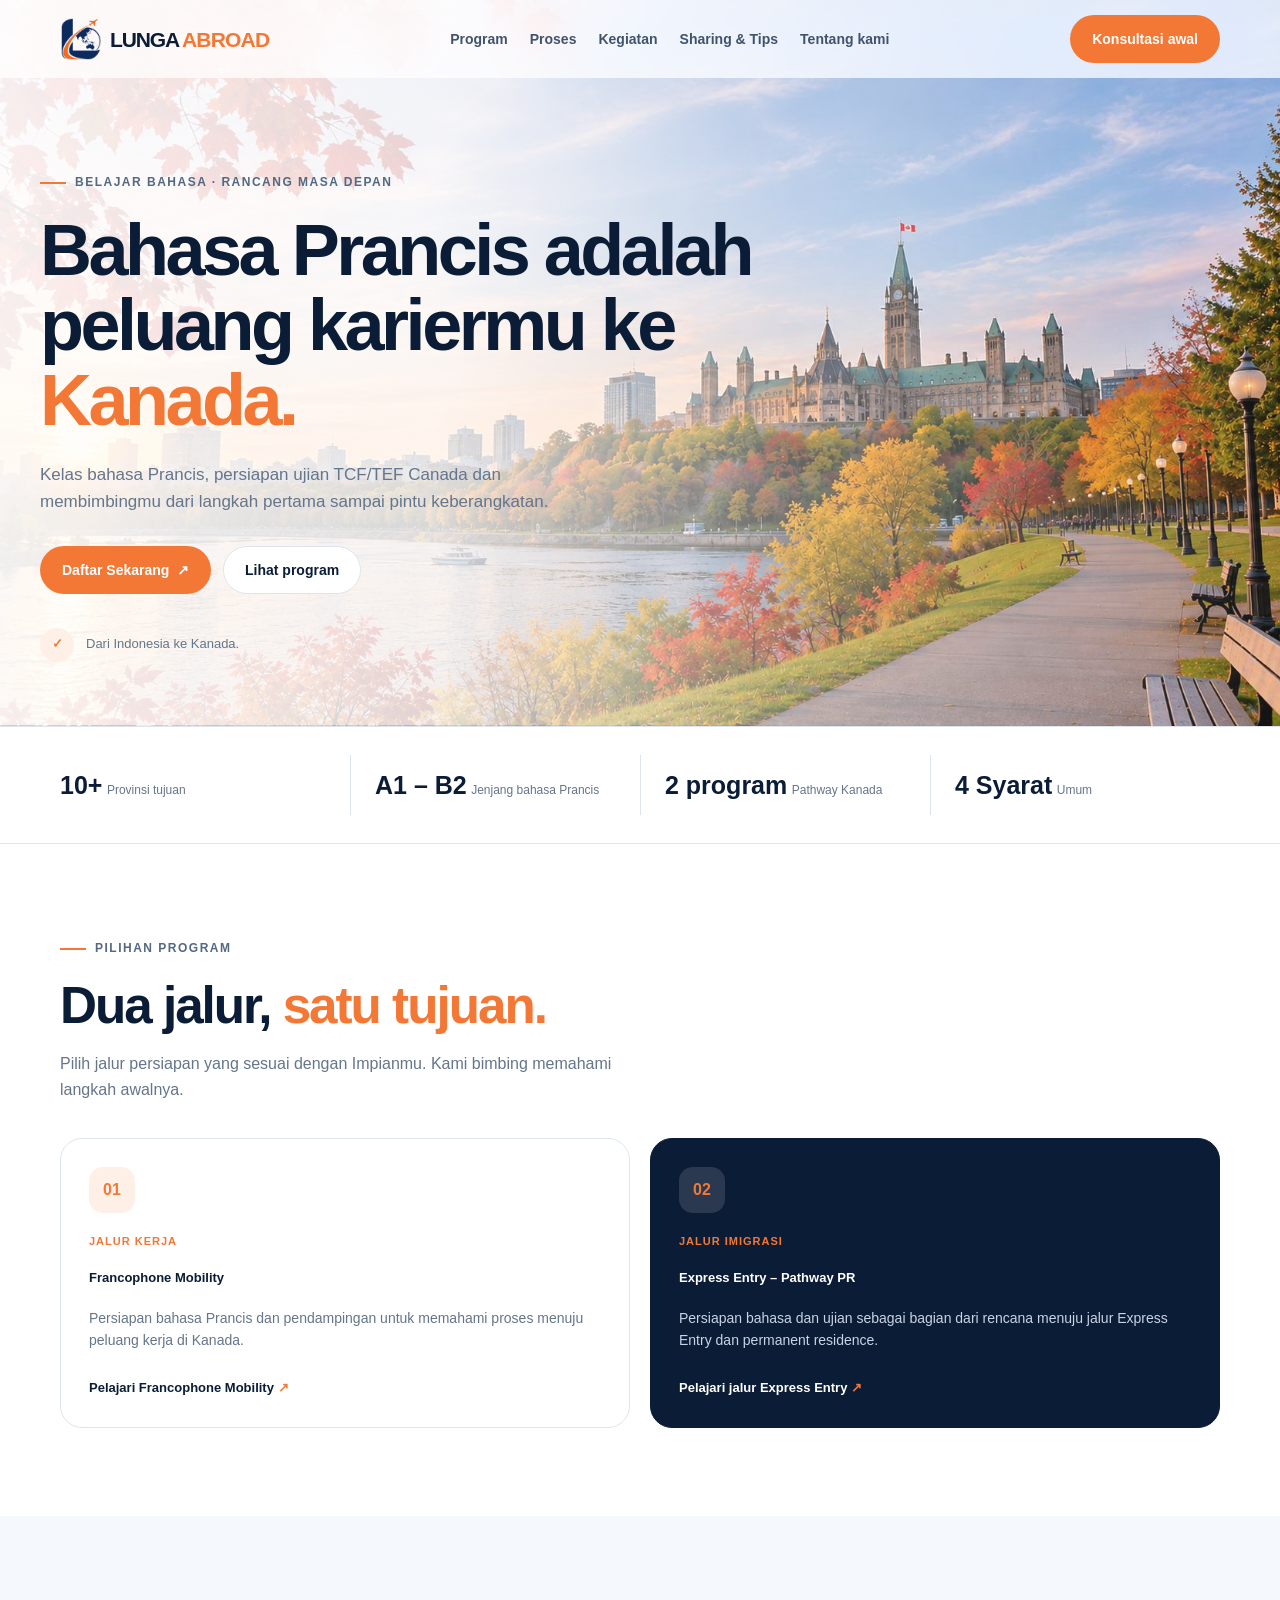
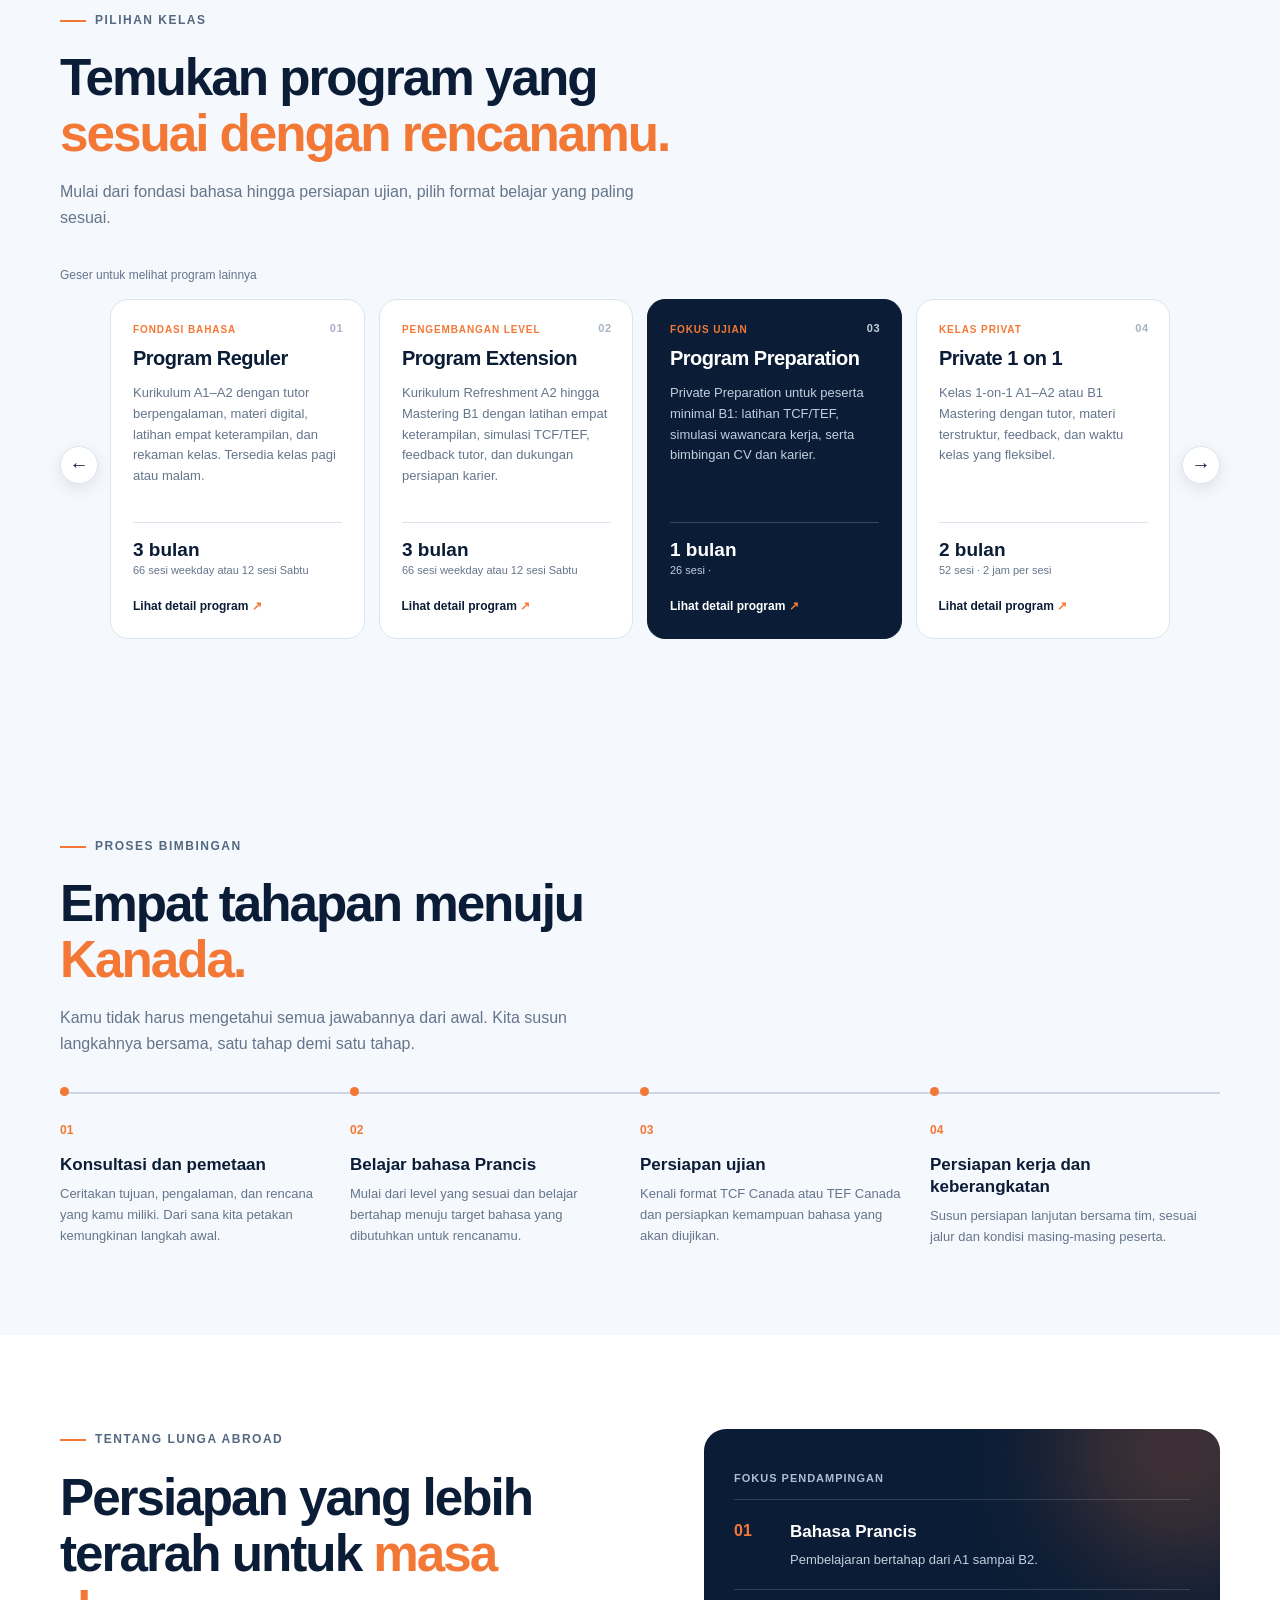
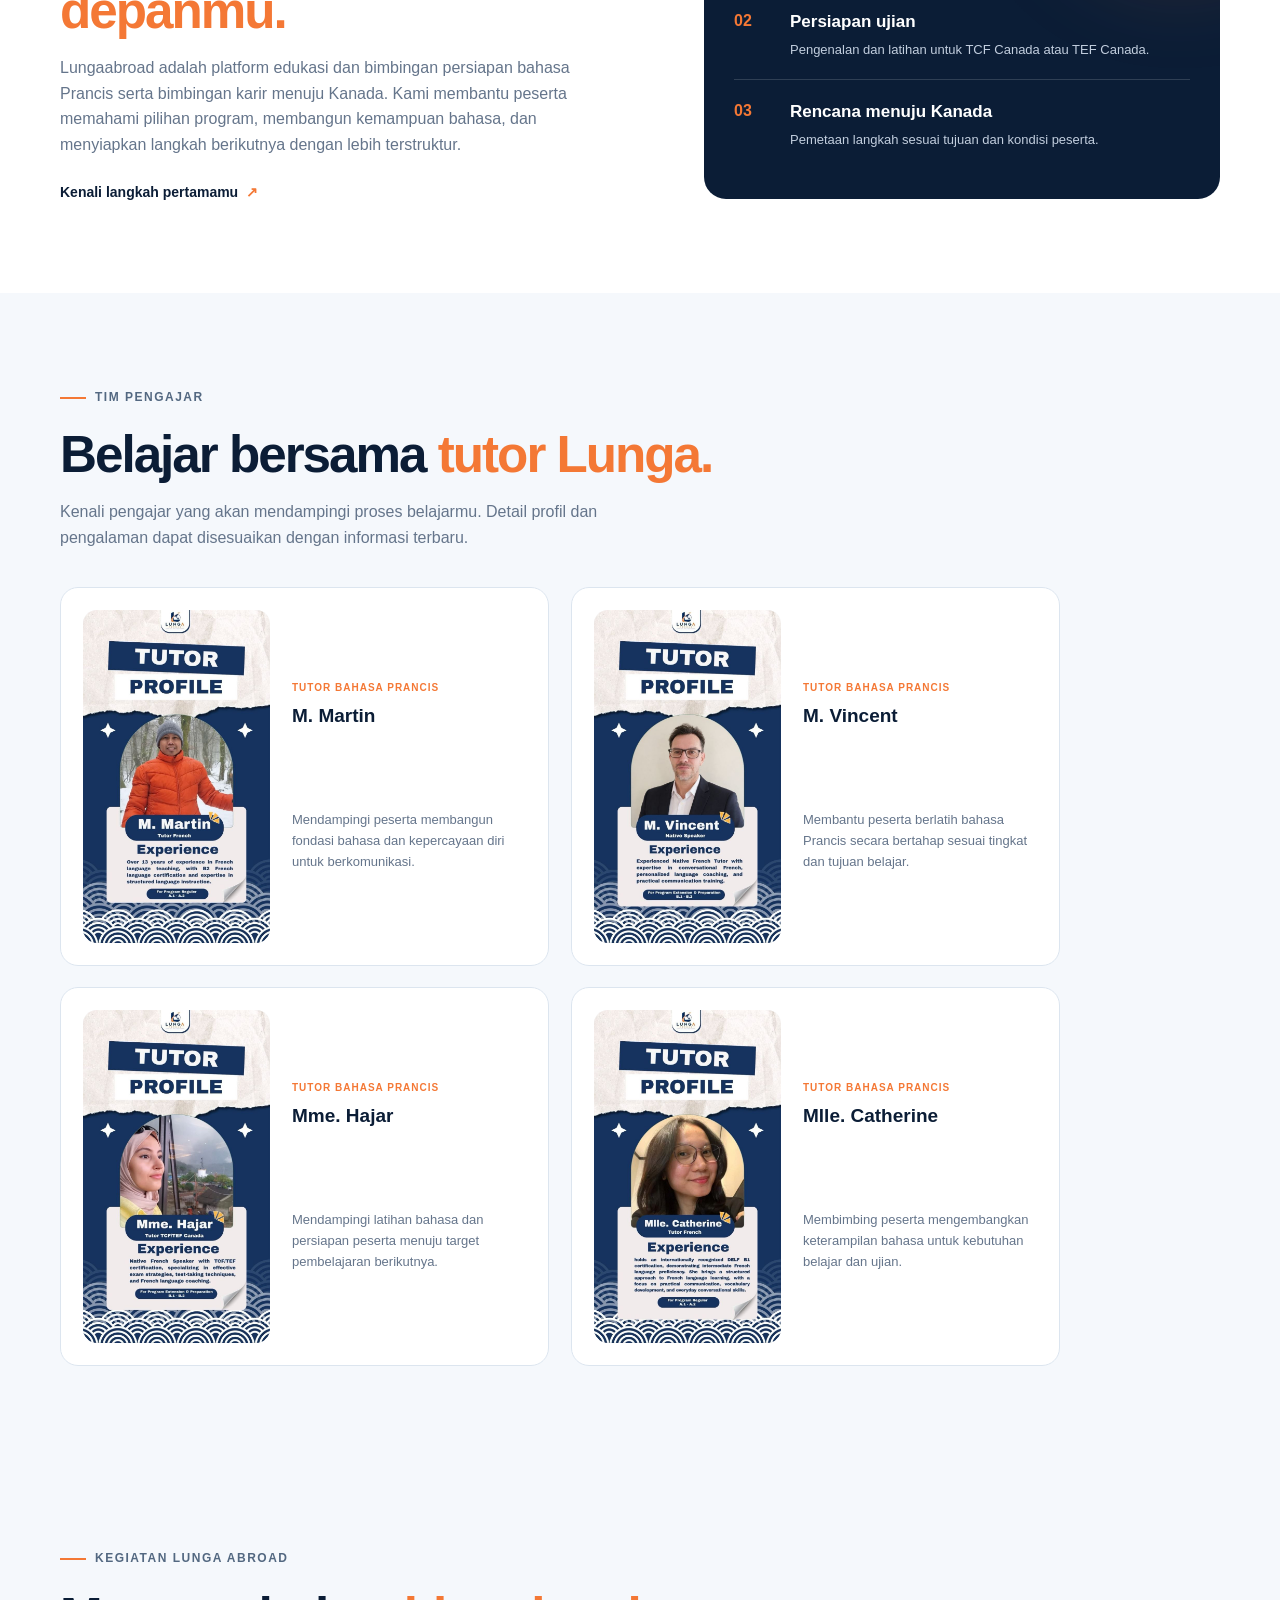
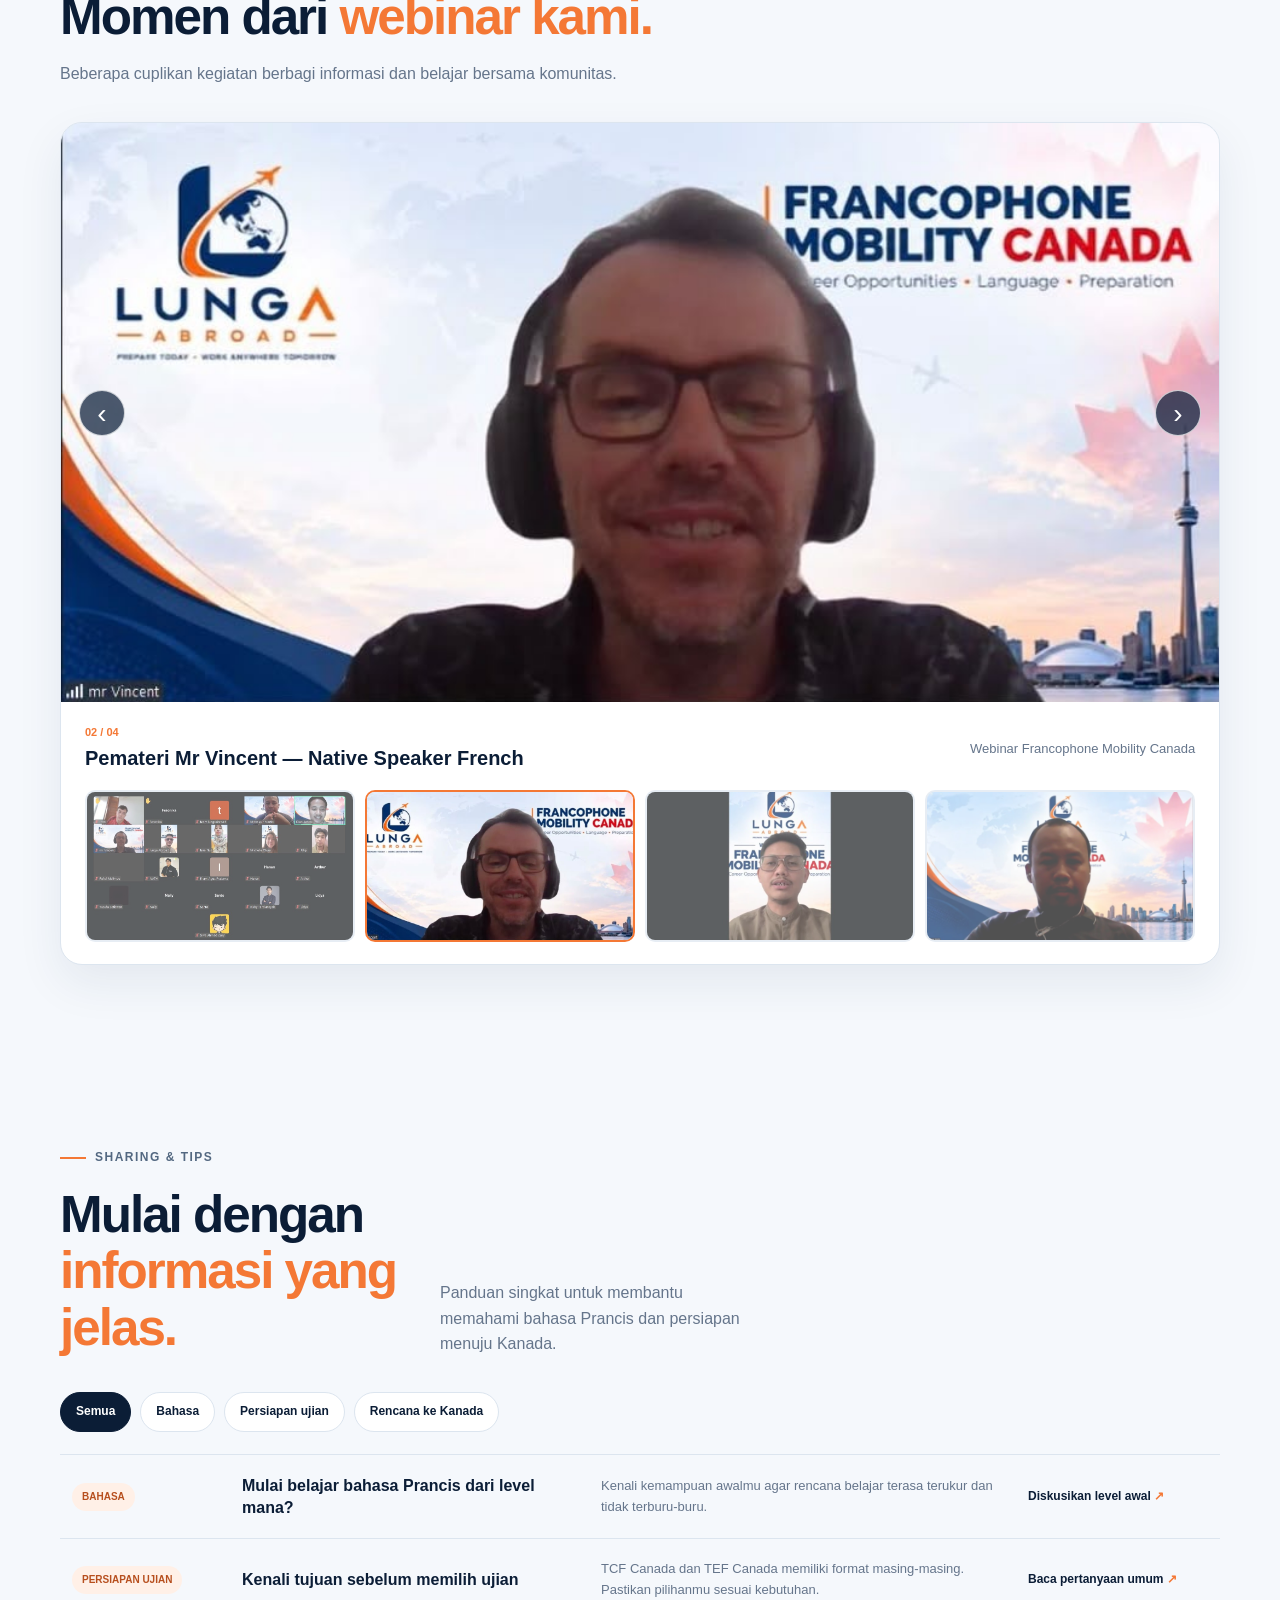
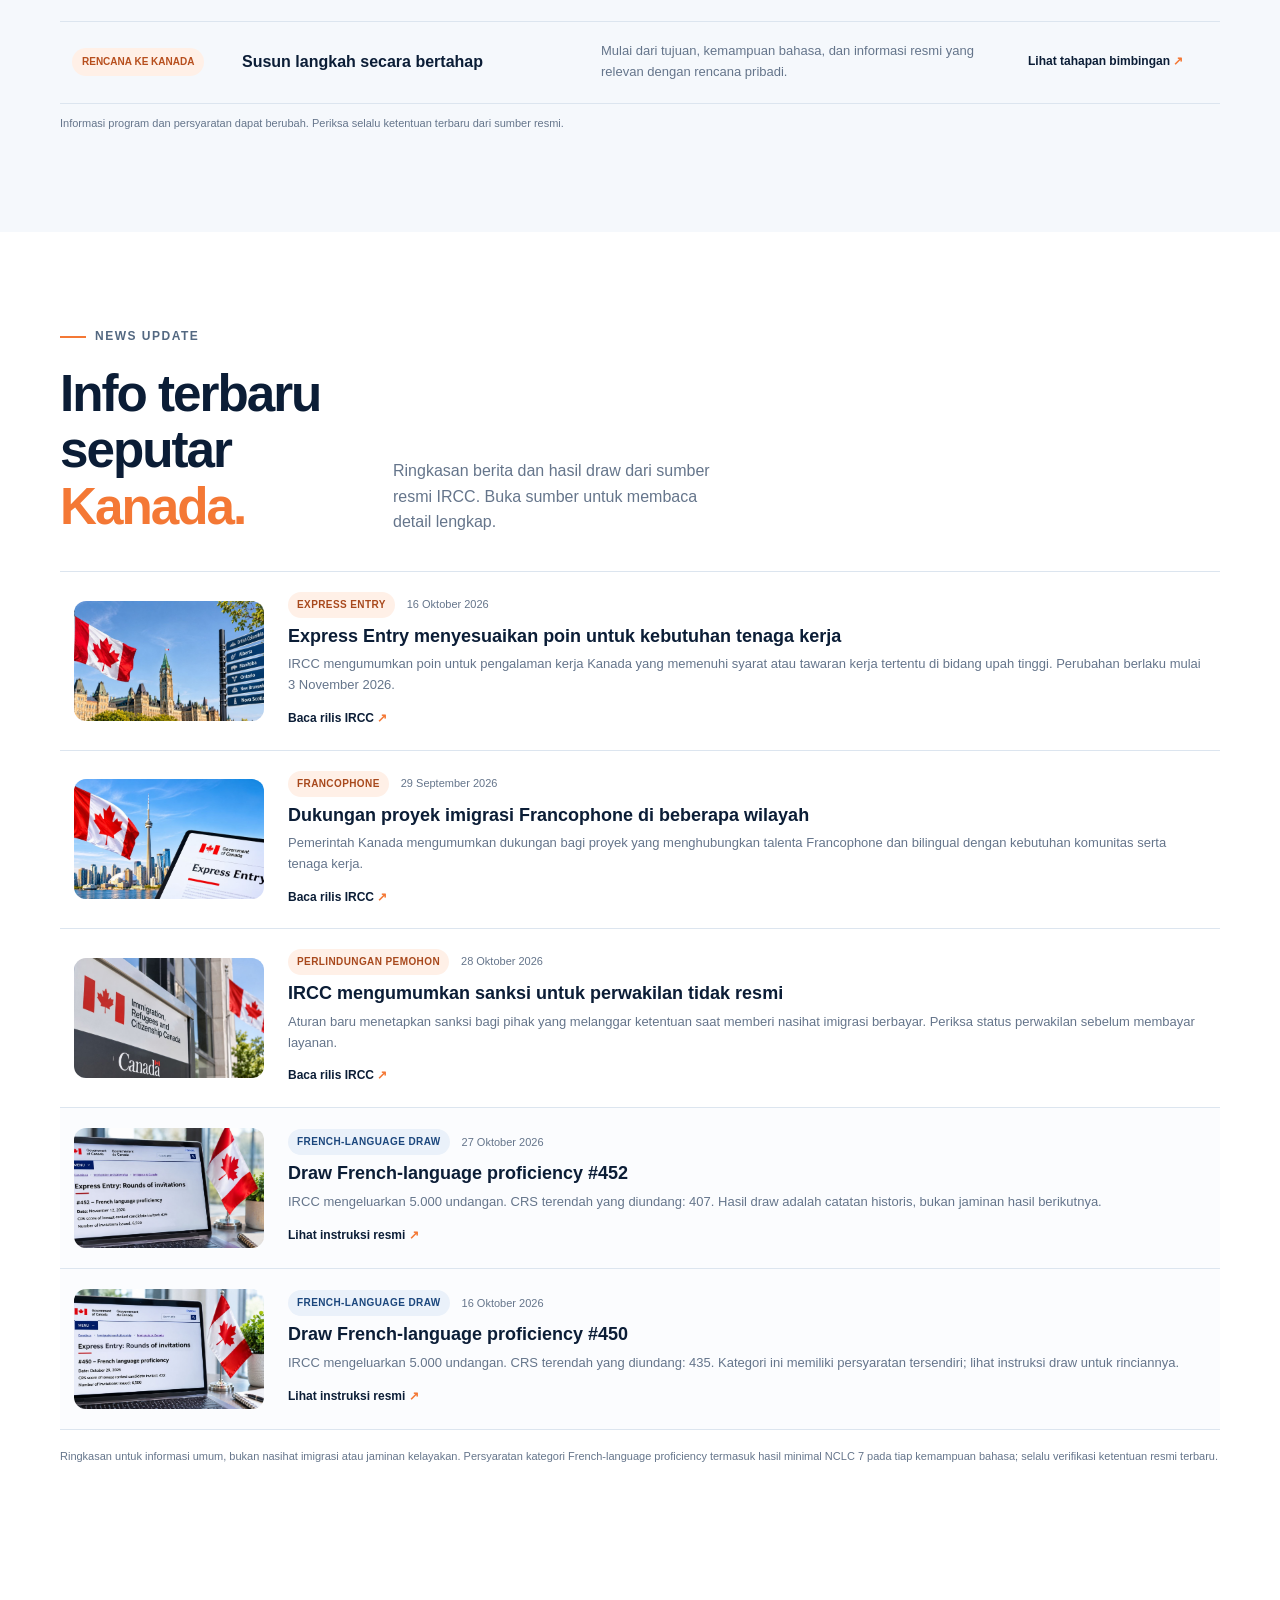
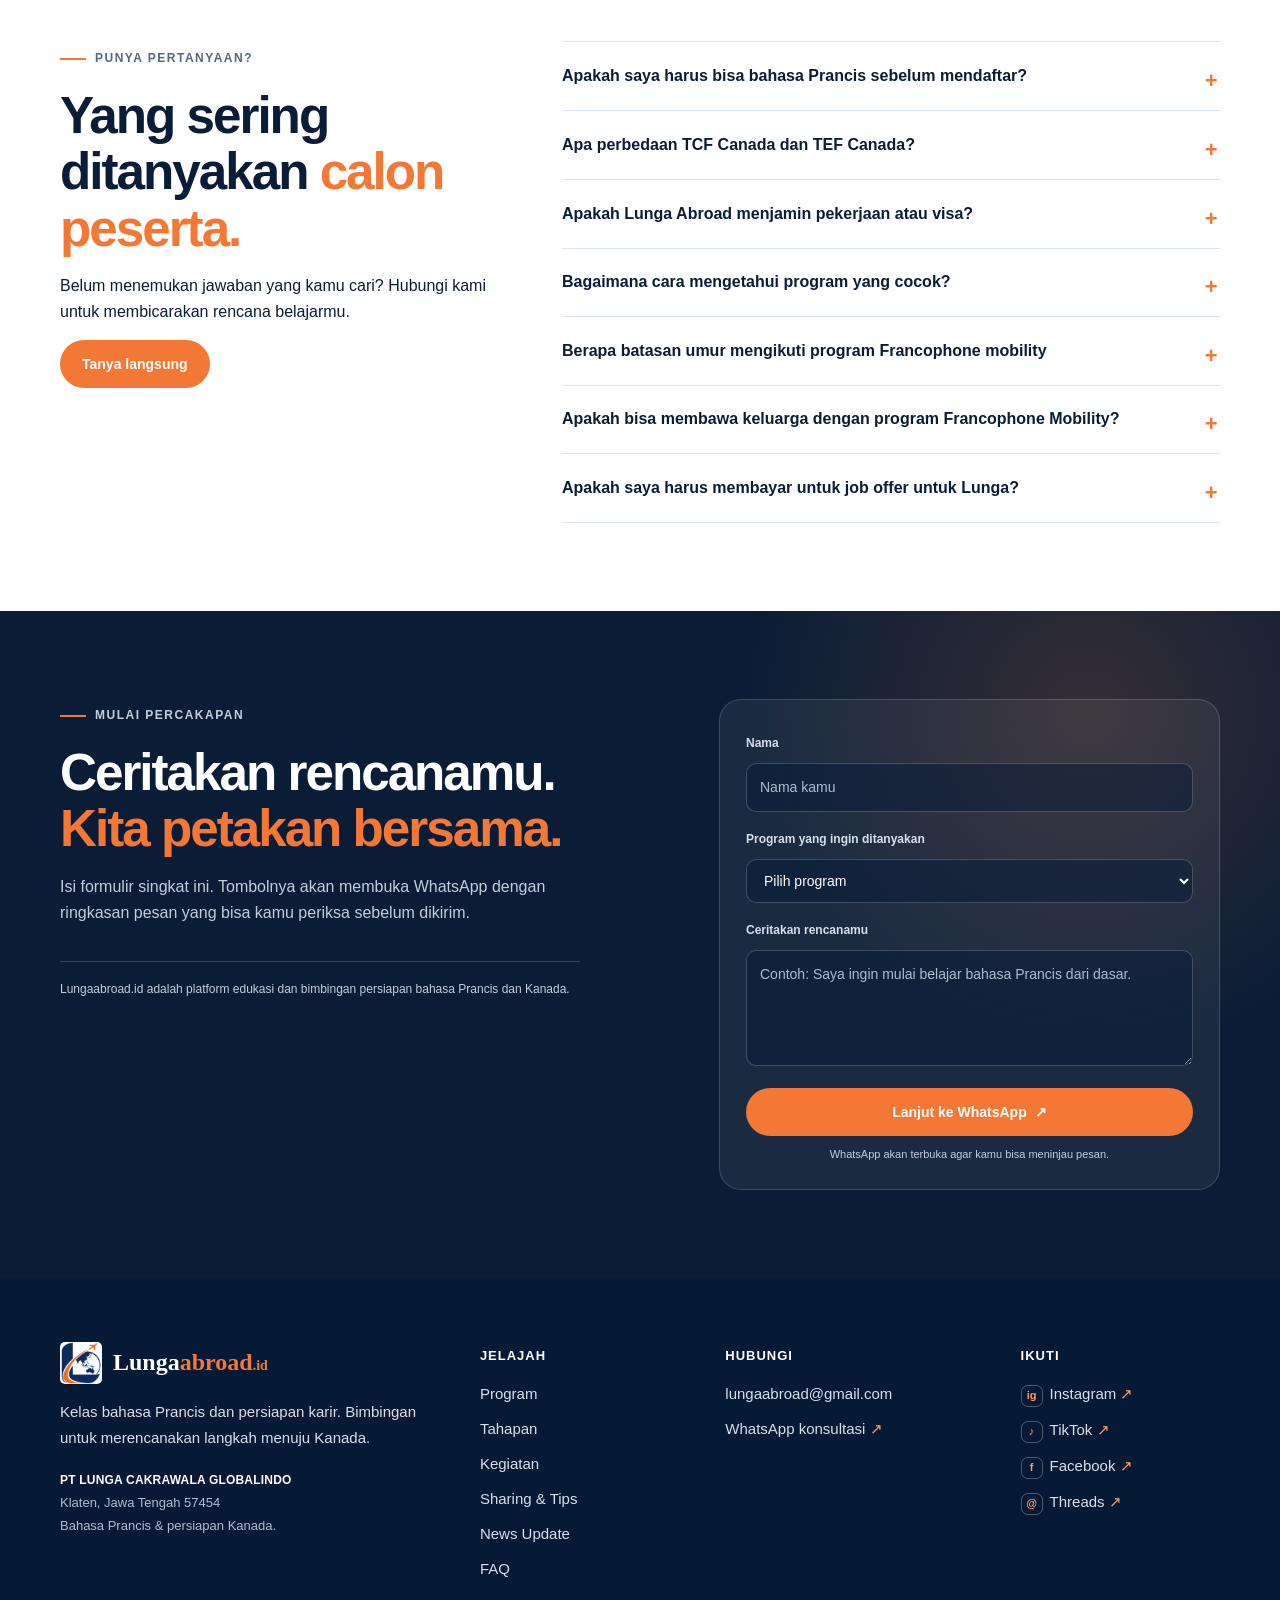
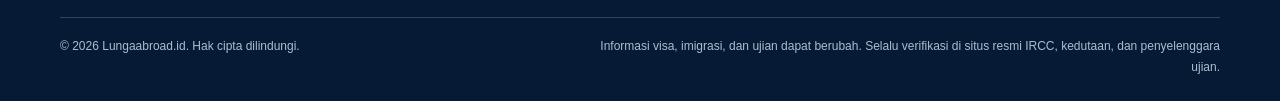
==== commit 17c2ef0a: "Add files via upload" ====
--- a/index.html
+++ b/index.html
@@ -5,7 +5,7 @@
   <meta name="viewport" content="width=device-width, initial-scale=1.0">
   <title>Lunga Abroad — Bahasa Prancis &amp; Persiapan ke Kanada</title>
   <meta name="description" content="Belajar bahasa Prancis dan persiapan menuju peluang karier di Kanada bersama Lunga Abroad.">
-  <link rel="stylesheet" href="./css/style.css">
+  <link rel="stylesheet" href="./style.css">
 </head>
 <body id="top">
 <header class="header">
--- a/style.css
+++ b/style.css
@@ -0,0 +1,474 @@
+:root{--navy:#0b1d36;--navy-soft:#142b4b;--blue:#eaf1fa;--orange:#f47835;--white:#fff;--muted:#65758b;--line:#dce5ef;--radius:22px;--width:1160px}
+*{box-sizing:border-box}html{scroll-behavior:smooth}body{margin:0;background:#fff;color:var(--navy);font:16px/1.6 Arial,Helvetica,sans-serif}a{color:inherit;text-decoration:none}button,input,select,textarea{font:inherit}.container{width:min(var(--width),calc(100% - 40px));margin-inline:auto}
+.header{position:sticky;top:0;z-index:10;background:rgba(255,255,255,.95);border-bottom:1px solid var(--line);backdrop-filter:blur(14px)}.nav{min-height:78px;display:flex;align-items:center;justify-content:space-between;gap:24px}.logo{font-size:23px;font-weight:800;letter-spacing:-1px}.logo span{color:var(--orange)}.nav-links{display:flex;gap:22px;color:#41536a;font-size:14px;font-weight:600}.nav-links a:hover,.text-link:hover{color:var(--orange)}.button{min-height:48px;display:inline-flex;align-items:center;justify-content:center;gap:8px;padding:0 21px;border:1px solid transparent;border-radius:999px;background:var(--orange);color:#fff;font-size:14px;font-weight:700;transition:transform .18s,box-shadow .18s}.button:hover{transform:translateY(-2px);box-shadow:0 10px 24px #f4783540}.button-secondary{background:#fff;border-color:var(--line);color:var(--navy)}.menu-toggle{display:none}.mobile-menu{display:none}
+.hero{position:relative;overflow:hidden;padding:88px 0 64px;background:radial-gradient(circle at 82% 30%,#5b91d326,transparent 26%),linear-gradient(180deg,#f5f8fc,#fff)}.hero-grid{display:grid;grid-template-columns:1.1fr .9fr;align-items:center;gap:64px}.eyebrow{display:inline-flex;align-items:center;gap:9px;margin:0 0 20px;color:#536881;font-size:12px;font-weight:800;letter-spacing:1.5px;text-transform:uppercase}.eyebrow:before{width:26px;height:2px;content:"";background:var(--orange)}h1{max-width:720px;margin:0;font-size:clamp(42px,6vw,72px);line-height:1.04;letter-spacing:-3.5px}h1 span,.section-heading h2 span,.about-copy h2 span,.contact-layout h2 span{color:var(--orange)}.hero-copy{max-width:550px;margin:24px 0 30px;color:var(--muted);font-size:17px}.hero-actions{display:flex;flex-wrap:wrap;gap:12px}.hero-note{display:flex;align-items:center;gap:12px;margin-top:34px;color:var(--muted);font-size:13px}.note-mark{width:34px;height:34px;display:grid;place-items:center;border-radius:50%;background:#fff0e7;color:var(--orange);font-weight:800}
+.hero-visual{position:relative;min-height:440px;display:grid;place-items:center}.orbit{position:absolute;width:390px;height:390px;border:1px solid #d8e4f1;border-radius:50%}.orbit:before,.orbit:after{position:absolute;inset:30px;content:"";border:1px solid #e3ebf4;border-radius:50%}.orbit:after{inset:62px}.journey-card{position:relative;z-index:1;width:min(100%,360px);padding:26px;border:1px solid var(--line);border-radius:var(--radius);background:#fffffff2;box-shadow:0 24px 70px #18335321}.card-top{display:flex;align-items:center;justify-content:space-between;padding-bottom:20px;border-bottom:1px solid var(--line)}.card-label{margin:0;color:var(--muted);font-size:11px;font-weight:800;letter-spacing:1.2px;text-transform:uppercase}.status{padding:6px 10px;border-radius:999px;background:#eaf7f1;color:#26724f;font-size:11px;font-weight:700}.route{display:flex;align-items:center;gap:14px;padding:24px 0}.route-dot{width:12px;height:12px;flex:0 0 auto;border:3px solid var(--orange);border-radius:50%}.route-line{height:1px;flex:1;background:var(--line)}.route-code{font-size:13px;font-weight:800}.destination{margin:0;font-size:27px;font-weight:800;letter-spacing:-1px}.destination-sub{margin:3px 0 0;color:var(--muted);font-size:13px}.card-info{display:grid;grid-template-columns:1fr 1fr;gap:12px;margin-top:22px}.info-box{padding:14px;border-radius:14px;background:#f4f7fb}.info-box small{display:block;color:var(--muted);font-size:10px;font-weight:700;text-transform:uppercase}.info-box strong{font-size:13px}.floating-tag{position:absolute;right:0;bottom:46px;padding:13px 16px;border:1px solid var(--line);border-radius:14px;background:#fff;box-shadow:0 12px 35px #1833531a;font-size:12px;font-weight:700}.floating-tag span{color:var(--orange)}
+.numbers{padding:28px 0;border-block:1px solid var(--line);background:#fff}.number-grid{display:grid;grid-template-columns:repeat(4,1fr)}.number-item{padding:10px 24px;border-left:1px solid var(--line)}.number-item:first-child{padding-left:0;border-left:0}.number-item strong{display:block;font-size:25px}.number-item span{color:var(--muted);font-size:12px}.section{padding:88px 0}.section-heading{max-width:680px;margin-bottom:36px}.section-heading h2,.about-copy h2,.contact-layout h2{margin:0;font-size:clamp(34px,4vw,52px);line-height:1.1;letter-spacing:-2px}.section-heading>p:last-child{max-width:580px;margin:16px 0 0;color:var(--muted)}.process-section,.tutor-section,.gallery-section,.tips-section{background:#f5f8fc}
+.program-grid{display:grid;grid-template-columns:repeat(2,minmax(0,1fr));gap:20px}.program-card{min-height:290px;display:flex;flex-direction:column;align-items:flex-start;padding:28px;border:1px solid var(--line);border-radius:var(--radius);background:#fff;transition:transform .18s,box-shadow .18s}.program-card:hover,.tutor-card:hover{transform:translateY(-4px);box-shadow:0 18px 38px #18335317}.program-card-featured{border-color:var(--navy);background:var(--navy);color:#fff}.program-icon{width:46px;height:46px;display:grid;place-items:center;border-radius:14px;background:#fff0e7;color:var(--orange);font-weight:800}.program-card-featured .program-icon{background:#ffffff20}.card-kicker{margin:20px 0 4px;color:var(--orange);font-size:11px;font-weight:800;text-transform:uppercase;letter-spacing:1px}.program-card h3{margin:0;font-size:24px}.program-card>p:not(.card-kicker){color:var(--muted);font-size:14px}.program-card-featured>p:not(.card-kicker){color:#c8d4e4}.program-card a{margin-top:auto;font-size:13px;font-weight:700}.program-card a span{color:var(--orange)}
+.process-list{display:grid;grid-template-columns:repeat(4,minmax(0,1fr));gap:0;margin:0;padding:0;list-style:none}.process-step{position:relative;padding:24px 18px 0 0;border-top:1px solid #cbd7e5}.process-step:before{position:absolute;top:-5px;left:0;width:9px;height:9px;border-radius:50%;background:var(--orange);content:""}.step-number{color:var(--orange);font-size:12px;font-weight:800}.process-step h3{margin:12px 0 8px;font-size:17px;line-height:1.3}.process-step p{margin:0;color:var(--muted);font-size:13px}
+.about-grid{display:grid;grid-template-columns:1fr .9fr;align-items:center;gap:70px}.about-copy>p:not(.eyebrow){max-width:560px;color:var(--muted)}.text-link{display:inline-flex;gap:8px;margin-top:8px;font-size:14px;font-weight:700}.text-link span{color:var(--orange)}.about-panel{position:relative;overflow:hidden;padding:30px;border-radius:var(--radius);background:var(--navy);color:#fff}.about-panel-glow{position:absolute;top:-100px;right:-80px;width:240px;height:240px;border-radius:50%;background:#f4783538;filter:blur(50px)}.panel-label{position:relative;color:#aebdd0;font-size:11px;font-weight:800;letter-spacing:1px;text-transform:uppercase}.focus-item{position:relative;display:grid;grid-template-columns:42px 1fr;gap:14px;padding:18px 0;border-top:1px solid #ffffff26}.focus-number{color:var(--orange);font-weight:800}.focus-item h3{margin:0;font-size:17px}.focus-item p{margin:5px 0 0;color:#c2cede;font-size:13px}
+.tutor-grid{display:grid;grid-template-columns:repeat(4,minmax(0,1fr));gap:16px}.tutor-card{padding:22px;border:1px solid var(--line);border-radius:18px;background:#fff;transition:transform .18s,box-shadow .18s}.tutor-avatar{width:58px;height:58px;display:grid;place-items:center;border:1px solid #ffd6c2;border-radius:18px;background:#fff0e7;color:var(--orange);font-size:21px;font-weight:800}.tutor-role{margin:18px 0 5px;color:var(--orange);font-size:10px;font-weight:800;letter-spacing:1px;text-transform:uppercase}.tutor-card h3{margin:0;font-size:19px}.tutor-card>p:last-child{color:var(--muted);font-size:13px}
+.gallery{overflow:hidden;border:1px solid var(--line);border-radius:var(--radius);background:#fff;box-shadow:0 18px 46px #18335314}.gallery-image-wrap{position:relative;aspect-ratio:16/8;overflow:hidden;background:#dce5ef}.gallery-image{display:block;width:100%;height:100%;object-fit:cover}.gallery-arrow{position:absolute;top:50%;z-index:1;width:46px;height:46px;transform:translateY(-50%);border:1px solid #ffffffb8;border-radius:50%;background:#0b1d36b8;color:#fff;font-size:28px;cursor:pointer}.gallery-arrow:hover{background:var(--orange)}.gallery-prev{left:18px}.gallery-next{right:18px}.gallery-caption-row{display:flex;align-items:center;justify-content:space-between;gap:20px;padding:22px 24px 16px}.gallery-counter{margin:0;color:var(--orange);font-size:11px;font-weight:800}.gallery-caption-row h3{margin:0;font-size:20px}.gallery-name{color:var(--muted);font-size:13px}.gallery-thumbnails{display:grid;grid-template-columns:repeat(4,1fr);gap:10px;padding:0 24px 22px}.gallery-thumb{aspect-ratio:16/9;overflow:hidden;padding:0;border:2px solid transparent;border-radius:10px;background:#dce5ef;opacity:.68;cursor:pointer}.gallery-thumb.is-active{border-color:var(--orange);opacity:1}.gallery-thumb img{width:100%;height:100%;display:block;object-fit:cover}
+.tips-heading{display:flex;justify-content:space-between;align-items:end;gap:30px}.tips-heading>p{max-width:370px;color:var(--muted)}.tip-filters{display:flex;flex-wrap:wrap;gap:9px;margin-bottom:22px}.tip-filter{padding:9px 15px;border:1px solid var(--line);border-radius:999px;background:#fff;color:var(--navy);font-size:12px;font-weight:700;cursor:pointer}.tip-filter[aria-pressed=true]{border-color:var(--navy);background:var(--navy);color:#fff}.tip-list{border-top:1px solid var(--line)}.tip-row{display:grid;grid-template-columns:150px minmax(220px,1fr) minmax(220px,1.2fr) 180px;align-items:center;gap:20px;padding:20px 12px;border-bottom:1px solid var(--line)}.tip-row[hidden]{display:none}.tip-category{justify-self:start;padding:6px 10px;border-radius:999px;background:#fff0e7;color:#b74f1e;font-size:10px;font-weight:800;text-transform:uppercase}.tip-row h3{margin:0;font-size:16px;line-height:1.35}.tip-row p{margin:0;color:var(--muted);font-size:13px}.tip-row a{font-size:12px;font-weight:800}.tip-row a span{color:var(--orange)}.tip-note{color:var(--muted);font-size:11px}
+.faq-layout{display:grid;grid-template-columns:.8fr 1.2fr;gap:64px;align-items:start}.faq-item{border-bottom:1px solid var(--line)}.faq-item:first-child{border-top:1px solid var(--line)}.faq-item summary{position:relative;padding:21px 38px 21px 0;cursor:pointer;font-weight:700;list-style:none}.faq-item summary::-webkit-details-marker{display:none}.faq-item summary:after{position:absolute;right:2px;color:var(--orange);content:"+";font-size:22px}.faq-item[open] summary:after{content:"−"}.faq-item p{color:var(--muted);font-size:14px}
+.contact-section{background:radial-gradient(circle at 85% 15%,#f478352e,transparent 28%),var(--navy);color:#fff}.contact-layout{display:grid;grid-template-columns:1fr .85fr;gap:70px;align-items:start}.contact-section .eyebrow{color:#c2cede}.contact-copy,.contact-note{max-width:520px;color:#c2cede}.contact-form{display:grid;gap:10px;padding:26px;border:1px solid #ffffff29;border-radius:var(--radius);background:#ffffff0f}.contact-form label{margin-top:8px;color:#d7e0ec;font-size:12px;font-weight:700}.contact-form input,.contact-form select,.contact-form textarea{width:100%;padding:12px 13px;border:1px solid #ffffff33;border-radius:10px;background:#071a387a;color:#fff;font-size:14px}.contact-form select option{color:var(--navy)}.contact-form input::placeholder,.contact-form textarea::placeholder{color:#aebdd0}.contact-submit{width:100%;margin-top:12px;cursor:pointer}.form-help{margin:0;color:#c2cede;font-size:11px;text-align:center}.contact-note{margin-top:36px;padding-top:18px;border-top:1px solid #ffffff2e;font-size:12px}.site-footer{padding:26px 0;background:#071426;color:#aebdd0;font-size:12px}.footer-content{display:flex;align-items:center;justify-content:space-between;gap:18px}.site-footer p{margin:0}.site-footer strong{color:#fff}
+.scroll-reveal{opacity:0;transform:translateY(18px);transition:opacity 560ms ease-out,transform 560ms ease-out;will-change:opacity,transform}.scroll-reveal.is-visible{opacity:1;transform:translateY(0)}
+@media(max-width:850px){.hero-grid,.about-grid,.faq-layout,.contact-layout{grid-template-columns:1fr;gap:34px}.hero{padding-top:64px}.hero-visual{min-height:410px}.number-item{padding-inline:12px}.process-list{grid-template-columns:1fr 1fr;gap:28px 18px}.tutor-grid{grid-template-columns:1fr 1fr}.tip-row{grid-template-columns:135px 1fr;gap:8px 18px}.tip-row p,.tip-row a{grid-column:2}.tips-heading{display:block}.gallery-image-wrap{aspect-ratio:16/10}}
+@media(max-width:600px){.container{width:min(calc(100% - 32px),var(--width))}.nav{min-height:68px}.nav-links,.header .nav>.button{display:none}.menu-toggle{display:inline-flex;align-items:center;justify-content:center;min-height:42px;padding:0 15px;border:1px solid var(--line);border-radius:999px;background:#fff;color:var(--navy);font-size:13px;font-weight:700}.mobile-menu:not([hidden]){position:absolute;top:100%;right:16px;left:16px;z-index:20;display:grid;gap:4px;padding:10px;border:1px solid var(--line);border-radius:16px;background:#fff;box-shadow:0 16px 40px #18335324}.mobile-menu a{padding:12px;border-radius:10px;font-size:14px;font-weight:700}.hero{padding:56px 0 38px}h1{font-size:clamp(42px,12vw,58px);letter-spacing:-2.5px}.hero-copy{font-size:15px}.hero-visual{min-height:370px}.orbit{width:310px;height:310px}.journey-card{padding:20px}.floating-tag{right:0;bottom:5px}.number-grid{grid-template-columns:1fr 1fr;row-gap:14px}.number-item:nth-child(3){padding-left:0;border-left:0}.number-item strong{font-size:22px}.section{padding:66px 0}.program-grid{grid-template-columns:1fr}.program-card{min-height:260px;padding:22px}.process-list{grid-template-columns:1fr;gap:20px}.process-step{padding:16px 0 0 20px;border-top:0;border-left:1px solid #cbd7e5}.process-step:before{top:20px;left:-5px}.tutor-card{padding:16px}.gallery-image-wrap{aspect-ratio:4/3}.gallery-caption-row{align-items:flex-start;flex-direction:column;gap:4px;padding:18px 16px 14px}.gallery-thumbnails{gap:6px;padding:0 16px 16px}.tip-row{grid-template-columns:1fr;gap:9px;padding:18px 4px}.tip-row p,.tip-row a{grid-column:auto}.faq-layout,.contact-layout{gap:28px}.contact-form{padding:20px}.footer-content{align-items:flex-start;flex-direction:column}}
+@media(prefers-reduced-motion:reduce){html{scroll-behavior:auto}.scroll-reveal{opacity:1;transform:none;transition:none}}
+
+
+
+/* Foto tutor ditampilkan utuh tanpa pemotongan */
+.tutor-photo {
+  display: block;
+  width: 100%;
+  height: 220px;
+  margin-bottom: 18px;
+  border-radius: 12px;
+  background: #f4f7fb;
+  object-fit: contain;
+  object-position: center;
+}
+@media(max-width:600px) {
+  .tutor-photo { height: 170px; margin-bottom: 14px; }
+}
+
+/* Kartu tutor mengikuti rasio asli foto potret 9:16 */
+.tutor-grid {
+  grid-template-columns: repeat(2, minmax(0, 1fr));
+  max-width: 1000px;
+  gap: 22px;
+}
+.tutor-card {
+  display: grid;
+  grid-template-columns: minmax(150px, .8fr) 1fr;
+  align-content: center;
+  align-items: center;
+  column-gap: 22px;
+  row-gap: 5px;
+  padding: 22px;
+}
+.tutor-photo {
+  grid-column: 1;
+  grid-row: 1 / span 3;
+  width: 100%;
+  height: auto;
+  aspect-ratio: 9 / 16;
+  margin: 0;
+  border-radius: 14px;
+  object-fit: contain;
+}
+.tutor-role { grid-column: 2; align-self: end; margin: 0; }
+.tutor-card h3 { grid-column: 2; align-self: start; }
+.tutor-card > p:last-child { grid-column: 2; align-self: start; margin: 4px 0 0; }
+@media(max-width:850px) {
+  .tutor-grid { grid-template-columns: 1fr; max-width: 760px; }
+  .tutor-card { grid-template-columns: minmax(180px, .8fr) 1fr; }
+}
+@media(max-width:600px) {
+  .tutor-card { grid-template-columns: minmax(118px, .75fr) 1fr; gap: 7px 14px; padding: 15px; }
+  .tutor-photo { border-radius: 10px; }
+}
+
+.number-item strong { display:inline-block; font-variant-numeric:tabular-nums; transition:color .2s ease,transform .2s ease; }
+.number-item strong.is-counting { color:var(--navy); transform:translateY(-2px); }
+
+
+/* Footer lengkap Lunga Abroad */
+.site-footer{position:relative;overflow:hidden;padding:64px 0 24px;border-top:7px solid var(--orange);background:#071a35;color:#d7e0ec}
+.site-footer:before{position:absolute;top:-150px;right:8%;width:330px;height:330px;border-radius:50%;background:#f4783515;content:"";filter:blur(5px);pointer-events:none}
+.footer-grid{position:relative;display:grid;grid-template-columns:1.5fr .8fr 1fr .8fr;gap:46px;padding-bottom:36px}
+.footer-brand{max-width:360px}
+.footer-logo{display:inline-flex;align-items:center;gap:11px;margin-bottom:15px;color:#fff;font-family:Georgia,serif;font-size:24px;font-weight:700}
+.footer-logo img{width:42px;height:42px;object-fit:contain;border-radius:5px;background:#fff}
+.footer-logo>span>span,.footer-logo small{color:var(--orange)}
+.footer-logo small{font-size:14px}
+.footer-brand>p{margin:0 0 12px;color:#d7e0ec;font-size:14px}
+.footer-brand .footer-company{margin-top:18px;color:#aebdd0;font-size:12px}
+.footer-company strong{color:#fff;font-size:11px;letter-spacing:.2px}
+.footer-column{display:flex;flex-direction:column;align-items:flex-start;gap:11px}
+.footer-column h2{margin:4px 0 5px;color:#fff;font-size:12px;font-weight:800;letter-spacing:1.2px;text-transform:uppercase}
+.footer-column>a{color:#d7e0ec;font-size:14px;transition:color .18s,transform .18s}
+.footer-column>a:hover{transform:translateX(3px);color:#ff9b63}
+.footer-column>a span:last-child{color:#ff9b63}
+.social-mark{width:22px;height:22px;display:inline-grid;place-items:center;margin-right:7px;border:1px solid #ffffff48;border-radius:7px;color:#ff9b63;font-size:11px;font-weight:800}
+.footer-bottom{position:relative;display:flex;justify-content:space-between;gap:24px;padding-top:18px;border-top:1px solid #ffffff2e;color:#aebdd0;font-size:11px}
+.footer-bottom p{margin:0}
+.footer-bottom p:last-child{max-width:650px;text-align:right}
+@media(max-width:850px){.footer-grid{grid-template-columns:1.2fr 1fr;gap:34px}.footer-bottom{flex-direction:column}.footer-bottom p:last-child{text-align:left}}
+@media(max-width:600px){.site-footer{padding:48px 0 22px}.footer-grid{grid-template-columns:1fr 1fr;gap:28px 20px}.footer-brand{grid-column:1/-1}.footer-bottom{gap:10px}}
+
+/* Penyempurnaan footer: tanpa garis dan gradasi dekoratif */
+.site-footer{border-top:0;font-family:Arial,"Segoe UI",sans-serif;font-weight:400}
+.site-footer:before{display:none}
+.footer-brand>p{font-size:15px;line-height:1.75;font-weight:400}
+.footer-brand .footer-company{font-size:13px}
+.footer-company strong{font-size:12px;font-weight:600}
+.footer-column h2{font-size:13px;font-weight:700;letter-spacing:1px}
+.footer-column>a{font-size:15px;font-weight:400}
+.footer-bottom{font-size:12px;line-height:1.7}
+
+/* Garis progres mengikuti posisi scroll */
+.process-list { position:relative; }
+.process-list::before,
+.process-list::after { position:absolute; z-index:0; top:0; left:0; height:2px; content:""; }
+.process-list::before { width:100%; background:#cbd7e5; }
+.process-list::after { width:100%; background:var(--orange); transform:scaleX(var(--process-progress,0)); transform-origin:left center; }
+.process-step { z-index:1; border-top:0; }
+.process-step::before { z-index:2; }
+@media(max-width:600px) {
+  .process-list::before,
+  .process-list::after { top:0; left:0; width:2px; height:100%; transform:scaleY(var(--process-progress,0)); transform-origin:center top; }
+  .process-step { border-left:0; }
+  .process-step::before { left:-4px; }
+}
+
+/* Berita terbaru */
+.news-section{background:#fff}
+.news-heading{display:flex;justify-content:space-between;align-items:end;gap:30px}
+.news-heading>p{max-width:370px;color:var(--muted)}
+.news-grid{display:grid;grid-template-columns:1.15fr 1fr 1fr;gap:16px;align-items:stretch}
+.news-card{display:flex;flex-direction:column;align-items:flex-start;min-height:310px;padding:24px;border:1px solid var(--line);border-radius:18px;background:#fff;transition:transform .2s,box-shadow .2s}
+.news-card:hover{transform:translateY(-3px);box-shadow:0 16px 34px #18335314}
+.news-featured{background:#f5f8fc;border-color:#d9e3ef}
+.news-meta{display:flex;flex-wrap:wrap;align-items:center;justify-content:space-between;gap:8px;width:100%;margin-bottom:18px}
+.news-meta span{padding:5px 9px;border-radius:999px;background:#fff0e7;color:#a8491d;font-size:10px;font-weight:800;letter-spacing:.4px;text-transform:uppercase}
+.news-meta time{color:var(--muted);font-size:11px}
+.news-card h3{margin:0 0 10px;font-size:19px;line-height:1.3;letter-spacing:-.3px}
+.news-featured h3{font-size:23px}
+.news-card p{margin:0 0 20px;color:var(--muted);font-size:13px}
+.news-card a{margin-top:auto;color:var(--navy);font-size:12px;font-weight:800}
+.news-card a span{color:var(--orange)}
+.news-disclaimer{margin:18px 0 0;color:var(--muted);font-size:11px}
+@media(max-width:850px){.news-heading{display:block}.news-grid{grid-template-columns:1fr 1fr}.news-featured{grid-column:1/-1;min-height:auto}}
+@media(max-width:600px){.news-grid{grid-template-columns:1fr}.news-featured{grid-column:auto}.news-card{min-height:250px;padding:20px}}
+
+/* News Update sebagai daftar horizontal dengan foto sumber */
+.news-grid{display:block}
+.news-list{border-top:1px solid var(--line)}
+.news-row{display:grid;grid-template-columns:190px minmax(0,1fr);gap:24px;align-items:center;padding:20px 14px;border-bottom:1px solid var(--line);background:transparent;transition:background .18s ease}
+.news-row:hover{background:#f5f8fc}
+.news-image-link{display:block;overflow:hidden;border-radius:12px;background:#e7edf4}
+.news-thumb{display:block;width:100%;height:120px;object-fit:cover;transition:transform .3s ease}
+.news-row:hover .news-thumb{transform:scale(1.025)}
+.news-content{min-width:0}
+.news-meta{display:flex;justify-content:flex-start;gap:12px;margin-bottom:7px}
+.news-content h3{margin:0 0 6px;font-size:18px;line-height:1.3}
+.news-content p{margin:0 0 8px;color:var(--muted);font-size:13px}
+.news-content>a{color:var(--navy);font-size:12px;font-weight:800}
+.news-content>a span{color:var(--orange)}
+.news-draw{background:#fbfcfe}
+.news-draw .news-meta span{background:#eaf1fa;color:#1c477d}
+.news-disclaimer{margin-top:18px;color:var(--muted);font-size:11px;line-height:1.6}
+@media(max-width:600px){.news-row{grid-template-columns:110px minmax(0,1fr);gap:13px;padding:15px 4px}.news-thumb{height:100px}.news-content h3{font-size:15px}.news-content p{font-size:12px}.news-meta{display:block}.news-meta time{display:block;margin-top:4px}}
+
+/* Hero panorama Kanada, tanpa kartu visual di sisi kanan */
+.hero {
+  min-height: 620px;
+  display: flex;
+  align-items: center;
+  background-image:
+    linear-gradient(90deg, rgba(255,255,255,.93) 0%, rgba(255,255,255,.82) 34%, rgba(255,255,255,.36) 62%, rgba(255,255,255,.06) 100%),
+    url("./assets/img/hero-canada-autumn.jpg");
+  background-position: center, center 56%;
+  background-size: cover;
+  background-repeat: no-repeat;
+}
+.hero-grid { display:block; width:100%; }
+.hero-grid > div:first-child { max-width:760px; }
+.hero-visual { display:none; }
+@media(max-width:850px) {
+  .hero { min-height:560px; background-image:linear-gradient(90deg,rgba(255,255,255,.94),rgba(255,255,255,.74)),url("./assets/img/hero-canada-autumn.jpg"); }
+}
+@media(max-width:600px) {
+  .hero { min-height:600px; background-position:center,62% center; }
+  .hero-grid > div:first-child { max-width:100%; }
+}
+
+/* Header kaca buram yang tetap aktif saat halaman digulir */
+.header {
+  background: rgba(255, 255, 255, .78);
+  backdrop-filter: blur(18px) saturate(145%);
+  -webkit-backdrop-filter: blur(18px) saturate(145%);
+  border-bottom-color: rgba(220, 229, 239, .72);
+}
+
+/* Pertahankan lebar container hero agar judul tidak menempel ke tepi layar */
+.hero-grid {
+  display: block;
+  width: auto;
+}
+.hero-grid > div:first-child {
+  width: min(100%, 760px);
+  margin-left: 8px;
+}
+.hero h1,
+.section-heading h2,
+.about-copy h2,
+.contact-layout h2 {
+  padding-left: 8px;
+}
+
+/* Header lebih buram, tanpa garis pemisah, di atas latar hero */
+.header {
+  background: rgba(255, 255, 255, .82);
+  backdrop-filter: blur(26px) saturate(155%);
+  -webkit-backdrop-filter: blur(26px) saturate(155%);
+  border-bottom: 0;
+  box-shadow: none;
+}
+
+/* Tarik pemandangan ke belakang header dan posisikan headline dekat kiri */
+.hero {
+  margin-top: -78px;
+  padding-top: 166px;
+}
+.hero-grid.container {
+  width: min(var(--width), calc(100% - 80px));
+  margin-left: 40px;
+  margin-right: auto;
+}
+.hero-grid > div:first-child {
+  width: min(100%, 760px);
+  margin-left: 0;
+}
+.hero h1,
+.section-heading h2,
+.about-copy h2,
+.contact-layout h2 {
+  padding-left: 0;
+}
+@media(max-width:850px) {
+  .hero { margin-top: -78px; padding-top: 142px; }
+  .hero-grid.container { width: calc(100% - 48px); margin-left:24px; }
+}
+@media(max-width:600px) {
+  .hero { margin-top: -68px; padding-top: 124px; }
+  .hero-grid.container { width: calc(100% - 40px); margin-left:20px; }
+}
+
+/* Wordmark header menyamping mengikuti logo Lunga Abroad */
+.header .logo { display:inline-flex; align-items:center; gap:8px; color:var(--navy); text-decoration:none; }
+.header .site-logo-mark { display:block; width:42px; height:42px; object-fit:contain; flex:0 0 auto; }
+.header .logo-type { display:inline-flex; align-items:baseline; gap:3px; font-family:Arial,Helvetica,sans-serif; font-size:21px; font-weight:900; line-height:1; letter-spacing:-1.15px; }
+.header .logo-lunga { color:var(--navy); }
+.header .logo-abroad { color:var(--orange); letter-spacing:-.8px; }
+@media(max-width:600px) {
+  .header .site-logo-mark { width:36px; height:36px; }
+  .header .logo-type { font-size:18px; }
+}
+
+/* Huruf A terakhir meniru aksen oranye pada wordmark asli */
+.header .logo-lunga { color:var(--navy); }
+.header .logo-mark-a { display:inline-block; margin-left:-.4px; color:var(--orange); font-family:"Arial Black",Arial,sans-serif; font-weight:900; font-style:italic; letter-spacing:-1.4px; transform:skewX(-4deg); }
+
+/* Wordmark LUNGA kembali ke bentuk sebelumnya dengan warna navy */
+.header .logo-lunga { color:var(--navy); font-family:Arial,Helvetica,sans-serif; font-style:normal; font-weight:900; letter-spacing:-1.15px; transform:none; }
+.header .logo-mark-a { margin-left:0; color:inherit; font:inherit; letter-spacing:inherit; transform:none; }
+
+/* Hover tombol: halo oranye lembut dan pembesaran ringan */
+.button,
+button {
+  position: relative;
+  transition: transform 180ms ease, box-shadow 220ms ease, background-color 180ms ease, border-color 180ms ease;
+}
+.button:hover,
+button:hover {
+  z-index: 1;
+  transform: scale(1.035);
+  box-shadow: 0 0 0 5px rgba(244,120,53,.13), 0 8px 22px rgba(244,120,53,.18);
+}
+.button:active,
+button:active {
+  transform: scale(.985);
+}
+.button:focus-visible,
+button:focus-visible {
+  outline: 3px solid rgba(244,120,53,.7);
+  outline-offset: 4px;
+}
+@media(hover:none) {
+  .button:hover,
+  button:hover { transform:none; box-shadow:none; }
+}
+@media(prefers-reduced-motion:reduce) {
+  .button,
+  button { transition:none; }
+}
+
+
+/* Hover profil tutor: aksen oranye dan pembesaran halus */
+.tutor-card {
+  border-color:var(--line);
+  transition:transform 220ms ease,border-color 220ms ease,box-shadow 220ms ease;
+}
+@media(hover:hover) {
+  .tutor-card:hover {
+    transform:translateY(-2px) scale(1.012);
+    border-color:rgba(244,120,53,.62);
+    box-shadow:0 12px 28px rgba(244,120,53,.2);
+  }
+}
+@media(hover:none) {
+  .tutor-card:hover { transform:none; box-shadow:none; }
+}
+@media(prefers-reduced-motion:reduce) {
+  .tutor-card { transition:none; }
+}
+
+/* Header sedikit lebih transparan, blur tetap kuat */
+.header { background:rgba(255,255,255,.74); }
+
+/* Grid pilihan program dan durasi belajar */
+.choice-section{background:#f5f8fc}
+.choice-grid{display:grid;grid-template-columns:repeat(4,minmax(0,1fr));gap:14px;align-items:stretch}
+.choice-card{position:relative;display:flex;flex-direction:column;align-items:flex-start;min-height:340px;padding:22px;border:1px solid var(--line);border-radius:18px;background:#fff;transition:transform .2s ease,border-color .2s ease,box-shadow .2s ease}
+.choice-card:hover{transform:translateY(-3px);border-color:#f3b08c;box-shadow:0 12px 28px rgba(244,120,53,.12)}
+.choice-index{position:absolute;top:20px;right:20px;color:#a6b3c4;font-size:11px;font-weight:800;letter-spacing:.8px}
+.choice-type{margin:0 28px 8px 0;color:var(--orange);font-size:10px;font-weight:800;letter-spacing:.9px;text-transform:uppercase}
+.choice-card h3{margin:0;font-size:20px;line-height:1.2;letter-spacing:-.5px}
+.choice-desc{margin:13px 0 18px;color:var(--muted);font-size:13px}
+.choice-duration{display:flex;flex-direction:column;gap:0;margin:auto 0 18px;padding-top:15px;border-top:1px solid var(--line);width:100%}
+.choice-duration strong{font-size:19px;line-height:1.25}
+.choice-duration span{color:var(--muted);font-size:11px}
+.choice-card>a{font-size:12px;font-weight:800}
+.choice-card>a span{color:var(--orange)}
+.choice-card-featured{border-color:var(--navy);background:var(--navy);color:#fff}
+.choice-card-featured .choice-index,.choice-card-featured .choice-desc,.choice-card-featured .choice-duration span{color:#c2cede}
+.choice-card-featured .choice-duration{border-color:#ffffff30}
+@media(max-width:1000px){.choice-grid{grid-template-columns:repeat(2,minmax(0,1fr))}}
+@media(max-width:600px){.choice-grid{grid-template-columns:1fr}.choice-card{min-height:290px}}
+
+/* Halaman detail pilihan program */
+.program-hero{position:relative;overflow:hidden;padding:84px 0 76px;background:radial-gradient(ellipse at 88% 8%,#f4783520,transparent 27%),linear-gradient(135deg,#f4f8fd 0%,#fff 74%)}
+.program-hero:after{position:absolute;right:-105px;bottom:-215px;width:430px;height:430px;border:1px solid #dce5ef;border-radius:50%;content:"";pointer-events:none}
+.program-hero-content{position:relative;z-index:1;max-width:var(--width)}
+.program-hero h1{max-width:850px;font-size:clamp(42px,6.2vw,72px)}
+.program-hero-copy{max-width:630px;margin:22px 0 28px;color:var(--muted);font-size:17px}
+.program-hero-meta{display:flex;align-items:center;flex-wrap:wrap;gap:14px}
+.program-duration-pill{display:inline-flex;align-items:center;gap:8px;padding:11px 15px;border:1px solid var(--line);border-radius:999px;background:#fff;color:#536881;font-size:13px}
+.program-duration-pill>span{color:var(--orange);font-size:18px}.program-duration-pill strong{color:var(--navy)}
+.program-level-section{background:#fff}
+.level-tabs{display:flex;gap:9px;margin-bottom:16px}
+.level-tab{min-width:70px;padding:11px 20px;border:1px solid var(--line);border-radius:999px;background:#fff;color:var(--navy);font-weight:800;cursor:pointer;transition:background .18s,color .18s,border-color .18s,transform .18s}
+.level-tab:hover{transform:translateY(-2px);border-color:var(--orange)}.level-tab.is-active{border-color:var(--orange);background:var(--orange);color:#fff}
+.level-panel{display:grid;grid-template-columns:minmax(0,1fr) 210px;align-items:center;gap:30px;padding:30px;border:1px solid var(--line);border-radius:var(--radius);background:#f7f9fc}
+.level-kicker{margin:0 0 8px;color:var(--orange);font-size:11px;font-weight:800;letter-spacing:1px;text-transform:uppercase}
+.level-panel h3{margin:0;font-size:clamp(21px,3vw,28px);line-height:1.25;letter-spacing:-.7px}
+.level-panel>div:first-child>p:last-child{max-width:670px;margin:10px 0 0;color:var(--muted);font-size:14px}
+.level-hours{display:grid;gap:4px;padding:20px;border-left:1px solid var(--line)}.level-hours strong{color:var(--navy);font-size:28px}.level-hours span{color:var(--muted);font-size:11px}
+.program-note{margin:15px 0 0;color:var(--muted);font-size:12px}
+.estimate-section{background:#f5f8fc}
+.estimate-card{display:grid;grid-template-columns:1fr .75fr;gap:26px;padding:26px;border:1px solid var(--line);border-radius:var(--radius);background:#fff;box-shadow:0 16px 44px #1833530d}
+.estimate-fields{display:grid;align-content:start;gap:16px}.estimate-fields label{display:grid;gap:7px;color:#41536a;font-size:12px;font-weight:700}
+.estimate-fields select{width:100%;min-height:48px;padding:0 13px;border:1px solid var(--line);border-radius:11px;background:#fff;color:var(--navy);font-size:14px}
+.estimate-fields select:focus-visible,.level-tab:focus-visible{outline:3px solid #f4783555;outline-offset:2px}
+.estimate-hint{margin:0;color:var(--muted);font-size:13px}
+.estimate-result{display:grid;align-content:center;min-height:195px;padding:25px;border-radius:18px;background:var(--navy);color:#fff}
+.estimate-result>span{color:#c2cede;font-size:12px;font-weight:700}.estimate-result strong{margin:8px 0;color:var(--orange);font-size:clamp(28px,4vw,42px);line-height:1.1;letter-spacing:-1.5px}.estimate-result p{margin:0;color:#d7e0ec;font-size:12px}
+.exam-section{background:#fff}
+.exam-table-wrap{overflow-x:auto;border:1px solid var(--line);border-radius:16px}
+.exam-table{width:100%;border-collapse:collapse;text-align:left;font-size:13px}.exam-table th,.exam-table td{padding:16px 18px;border-bottom:1px solid var(--line);vertical-align:top}.exam-table thead{background:#f5f8fc;color:#536881;font-size:11px;letter-spacing:.5px;text-transform:uppercase}.exam-table tbody tr:last-child th,.exam-table tbody tr:last-child td{border-bottom:0}.exam-table tbody th{white-space:nowrap}.exam-table tbody td{color:var(--muted)}
+.exam-skills{display:grid;grid-template-columns:repeat(4,minmax(0,1fr));gap:12px;margin:20px 0 0;padding:0;list-style:none}.exam-skills li{display:grid;gap:4px;padding:16px;border:1px solid var(--line);border-radius:14px;background:#fff}.exam-skills li span{color:var(--orange);font-size:10px;font-weight:800}.exam-skills li strong{font-size:14px}.exam-skills li small{color:var(--muted);font-size:10px}
+.program-cta-section{background:var(--navy);color:#fff}.program-cta{display:flex;align-items:center;justify-content:space-between;gap:32px}.program-cta .eyebrow{color:#c2cede}.program-cta h2{max-width:650px;margin:0;font-size:clamp(32px,4.5vw,50px);line-height:1.12;letter-spacing:-1.7px}.program-cta h2 span{color:var(--orange)}.program-cta>div>p:last-child{max-width:600px;margin:14px 0 0;color:#c2cede}.program-cta .button{flex:0 0 auto}
+.program-page .site-footer{padding-block:22px}.program-page-footer{display:flex;justify-content:space-between;gap:16px}
+@media(max-width:700px){.program-hero{padding:60px 0 52px}.program-hero-copy{font-size:15px}.level-panel{grid-template-columns:1fr;gap:18px;padding:22px}.level-hours{padding:15px 0 0;border-top:1px solid var(--line);border-left:0}.estimate-card{grid-template-columns:1fr;padding:18px}.estimate-result{min-height:150px}.exam-skills{grid-template-columns:1fr 1fr}.program-cta{align-items:flex-start;flex-direction:column}.program-cta .button{align-self:flex-start}}
+@media(max-width:420px){.level-tabs{display:grid;grid-template-columns:repeat(4,1fr);gap:6px}.level-tab{min-width:0;padding:10px 8px}.program-duration-pill{font-size:11px}.exam-table{min-width:640px}}
+
+/* Ringkasan benefit, sesi, dan jadwal tiap program */
+.program-detail-section{background:#f5f8fc}
+.program-facts-grid{display:grid;grid-template-columns:repeat(4,minmax(0,1fr));gap:12px;margin:0 0 18px}
+.program-fact-card{display:flex;min-height:112px;flex-direction:column;justify-content:space-between;gap:12px;padding:18px;border:1px solid var(--line);border-radius:16px;background:#fff}
+.program-fact-card span{color:var(--muted);font-size:11px;font-weight:700}
+.program-fact-card strong{font-size:clamp(15px,1.7vw,20px);line-height:1.3;letter-spacing:-.3px}
+.program-schedule-panel{display:grid;grid-template-columns:minmax(220px,.7fr) minmax(0,1.3fr);gap:24px;align-items:center;margin-bottom:16px;padding:24px;border:1px solid var(--line);border-radius:18px;background:#fff}
+.program-schedule-heading .eyebrow,.program-benefit-panel .eyebrow,.program-fit-panel .eyebrow{margin-bottom:8px}
+.program-schedule-heading h3,.program-benefit-panel h3,.program-fit-panel h3{margin:0;font-size:21px;line-height:1.25;letter-spacing:-.5px}
+.program-schedule-heading>p:last-child{margin:8px 0 0;color:var(--muted);font-size:12px}
+.program-schedule-list{display:grid;grid-template-columns:repeat(3,minmax(0,1fr));gap:9px;margin:0;padding:0;list-style:none}
+.program-schedule-list li{display:grid;align-content:start;gap:7px;min-height:80px;padding:13px;border-radius:12px;background:#f5f8fc}
+.program-schedule-list span{color:var(--muted);font-size:10px;font-weight:700}
+.program-schedule-list strong{font-size:12px;line-height:1.45}
+.program-benefit-layout{display:grid;grid-template-columns:1.15fr .85fr;gap:16px}
+.program-benefit-panel,.program-fit-panel{padding:24px;border:1px solid var(--line);border-radius:18px;background:#fff}
+.program-fit-panel{background:#edf4fc}
+.program-check-list{display:grid;gap:9px;margin:18px 0 0;padding:0;list-style:none}
+.program-check-list li{position:relative;padding-left:25px;color:#536881;font-size:12px;line-height:1.6}
+.program-check-list li:before{position:absolute;top:1px;left:0;display:grid;width:16px;height:16px;place-items:center;border-radius:50%;background:#fff0e7;color:var(--orange);content:"✓";font-size:10px;font-weight:900}
+.program-assessment-note{margin:14px 0 0;padding:14px 16px;border-left:3px solid var(--orange);border-radius:0 10px 10px 0;background:#fff;color:#536881;font-size:12px;line-height:1.6}
+.program-assessment-note[hidden]{display:none}
+@media(max-width:850px){.program-facts-grid{grid-template-columns:1fr 1fr}.program-schedule-panel{grid-template-columns:1fr;gap:17px}.program-benefit-layout{grid-template-columns:1fr 1fr}}
+@media(max-width:600px){.program-facts-grid{gap:8px}.program-fact-card{min-height:100px;padding:14px}.program-fact-card strong{font-size:15px}.program-schedule-panel,.program-benefit-panel,.program-fit-panel{padding:18px}.program-schedule-list{grid-template-columns:1fr}.program-schedule-list li{min-height:0}.program-benefit-layout{grid-template-columns:1fr}.program-check-list li{font-size:12px}}
+
+/* Halaman khusus Francophone Mobility */
+.fm-hero{position:relative;overflow:hidden;padding:88px 0 78px;background:radial-gradient(ellipse at 85% 20%,#f4783524,transparent 28%),linear-gradient(135deg,#f4f8fd,#fff 72%)}
+.fm-hero:after{position:absolute;right:-115px;bottom:-240px;width:500px;height:500px;border:1px solid #dce5ef;border-radius:50%;content:"";pointer-events:none}
+.fm-hero-grid{position:relative;z-index:1;display:grid;grid-template-columns:minmax(0,1.3fr) minmax(280px,.7fr);align-items:center;gap:54px}
+.fm-hero-copy{max-width:760px}.fm-hero h1{max-width:740px;font-size:clamp(44px,6.3vw,76px)}
+.fm-tagline{margin:18px 0 0;color:var(--orange);font-size:clamp(17px,2.3vw,23px);font-weight:700;letter-spacing:-.3px}
+.fm-lead{max-width:660px;margin:14px 0 28px;color:var(--muted);font-size:16px}
+.fm-hero-actions{display:flex;flex-wrap:wrap;gap:11px}.fm-hero-actions .button-secondary{background:#ffffffc9}
+.fm-snapshot{position:relative;padding:25px;border:1px solid #dce5ef;border-radius:22px;background:#ffffffed;box-shadow:0 22px 60px #18335318}
+.fm-snapshot-label{margin:0 0 10px;color:var(--orange);font-size:10px;font-weight:800;letter-spacing:1.3px;text-transform:uppercase}
+.fm-snapshot-row{display:grid;gap:3px;padding:14px 0;border-top:1px solid var(--line)}.fm-snapshot-row span{color:var(--muted);font-size:11px}.fm-snapshot-row strong{font-size:14px;line-height:1.4}
+.fm-snapshot-note{margin:8px 0 0;color:var(--muted);font-size:11px;line-height:1.6}
+.fm-overview{background:#fff}.fm-overview-grid{display:grid;grid-template-columns:.85fr 1.15fr;gap:64px;align-items:start}.fm-overview-grid h2,.fm-pr-grid h2{margin:0;font-size:clamp(32px,4vw,48px);line-height:1.12;letter-spacing:-1.8px}
+.fm-overview-copy p,.fm-pr-copy>p{margin:0 0 16px;color:var(--muted);font-size:14px}.fm-overview-copy strong{color:var(--navy)}
+.fm-inline-link{display:inline-flex;align-items:center;gap:7px;margin-top:3px;color:var(--navy);font-size:12px;font-weight:800}.fm-inline-link span{color:var(--orange)}.fm-inline-link:hover{color:var(--orange)}
+.fm-requirements{background:#f5f8fc}.fm-requirement-list{display:grid;grid-template-columns:1fr 1fr;gap:12px}
+.fm-requirement-card{display:grid;grid-template-columns:42px 1fr;gap:15px;padding:20px;border:1px solid #dce5ef;border-radius:16px;background:#ffffffd9}
+.fm-requirement-card>span,.fm-support-steps>li>span{color:var(--orange);font-size:11px;font-weight:800;letter-spacing:.6px}
+.fm-requirement-card h3,.fm-support-steps h3{margin:0;font-size:16px;line-height:1.35}.fm-requirement-card p,.fm-support-steps p{margin:7px 0 0;color:var(--muted);font-size:12px;line-height:1.65}
+.fm-source-note{margin:17px 0 0;color:var(--muted);font-size:11px;line-height:1.65}
+.fm-pr-section{background:var(--navy);color:#fff}.fm-pr-grid{display:grid;grid-template-columns:.9fr 1.1fr;gap:62px;align-items:start}.fm-pr-section .eyebrow{color:#c2cede}.fm-pr-grid h2 span{color:var(--orange)}.fm-pr-copy>p{color:#c2cede}
+.fm-pr-highlight{display:grid;grid-template-columns:105px 1fr;align-items:center;gap:18px;margin:20px 0;padding:20px;border:1px solid #ffffff2b;border-radius:16px;background:#ffffff0b}.fm-pr-highlight strong{color:var(--orange);font-size:32px;letter-spacing:-1px}.fm-pr-highlight span{color:#e2e8f0;font-size:12px;line-height:1.65}
+.fm-inline-link-light{color:#fff}.fm-pr-copy .fm-source-note{color:#c2cede}
+.fm-support{background:#fff}.fm-support-steps{display:grid;grid-template-columns:repeat(5,minmax(0,1fr));gap:0;margin:0;padding:0;list-style:none}
+.fm-support-steps li{position:relative;min-height:170px;padding:20px 17px 0 0;border-top:1px solid #cbd7e5}.fm-support-steps li:before{position:absolute;top:-5px;left:0;width:9px;height:9px;border-radius:50%;background:var(--orange);content:""}.fm-support-steps>li>span{display:block;margin-bottom:12px}
+.fm-final-cta{background:linear-gradient(125deg,#0b1d36,#17365b);color:#fff}.fm-final-cta-inner{display:flex;align-items:center;justify-content:space-between;gap:32px}.fm-final-cta .eyebrow{color:#c2cede}.fm-final-cta h2{margin:0;font-size:clamp(32px,4.5vw,50px);line-height:1.12;letter-spacing:-1.8px}.fm-final-cta h2 span{color:var(--orange)}.fm-final-cta-inner>div>p:last-child{margin:14px 0 0;color:#c2cede}.fm-final-cta .button{flex:0 0 auto}
+.fm-disclaimer{padding:24px 0;background:#eef3f9;color:#536881;font-size:11px;line-height:1.7}.fm-disclaimer p{margin:0}.fm-disclaimer strong{color:var(--navy)}.fm-official-links{display:flex;flex-wrap:wrap;gap:7px 18px;margin-top:9px!important}.fm-official-links a{color:var(--navy);font-weight:700;text-decoration:underline;text-decoration-color:#f4783580;text-underline-offset:3px}
+.fm-disclaimer+.site-footer{border-top:0}
+.page-back-button{display:inline-flex;flex:0 0 auto;align-items:center;justify-content:center;gap:8px;min-height:42px;padding:0 13px;border:1px solid var(--line);border-radius:999px;background:#ffffffdc;color:var(--navy);font-size:12px;font-weight:700;transition:transform .18s ease,border-color .18s ease,background .18s ease}
+.page-back-button svg{width:17px;height:17px;fill:none;stroke:currentColor;stroke-linecap:round;stroke-linejoin:round;stroke-width:2}
+.page-back-button:hover{transform:translateX(-2px);border-color:#f3b08c;background:#fff8f3;color:var(--navy)}
+.page-back-button:focus-visible{outline:3px solid #f4783555;outline-offset:2px}
+.header .nav:has(.page-back-button){justify-content:flex-start;gap:18px}
+.header .nav:has(.page-back-button) .nav-links{margin-left:auto}
+.header .nav:has(.page-back-button)>.button{margin-left:12px}
+@media(max-width:850px){.fm-hero-grid,.fm-overview-grid,.fm-pr-grid{grid-template-columns:1fr;gap:30px}.fm-snapshot{max-width:540px}.fm-support-steps{grid-template-columns:repeat(2,minmax(0,1fr));gap:16px 20px}.fm-support-steps li{min-height:145px}}
+@media(max-width:600px){.fm-hero{padding:62px 0 54px}.fm-hero-grid{gap:28px}.fm-lead{font-size:14px}.fm-snapshot{padding:20px}.fm-requirement-list{grid-template-columns:1fr}.fm-requirement-card{padding:17px}.fm-pr-highlight{grid-template-columns:1fr;gap:5px;padding:17px}.fm-support-steps{grid-template-columns:1fr;gap:12px}.fm-support-steps li{min-height:0;padding:15px 0 0 20px;border-top:0;border-left:1px solid #cbd7e5}.fm-support-steps li:before{top:19px;left:-5px}.fm-final-cta-inner{align-items:flex-start;flex-direction:column}.fm-official-links{display:grid;gap:7px}.fm-disclaimer{font-size:10px}.header .nav:has(.page-back-button){gap:9px}.page-back-button{width:40px;min-width:40px;min-height:40px;padding:0}.page-back-button span{position:absolute;width:1px;height:1px;padding:0;margin:-1px;overflow:hidden;clip:rect(0,0,0,0);white-space:nowrap;border:0}}
+
+/* Halaman Express Entry – French-Language Proficiency */
+.ee-hero{background:radial-gradient(ellipse at 86% 18%,#f4783525,transparent 29%),linear-gradient(132deg,#f3f7fc,#fff 72%)}
+.ee-hero h1 span{display:block;max-width:760px}
+.ee-snapshot{border-color:#d7e3f1;box-shadow:0 24px 64px #1833531b}
+.ee-requirement-list .fm-requirement-card{min-height:142px}
+.ee-crs-section{background:var(--navy);color:#fff}
+.ee-crs-layout{display:grid;grid-template-columns:.85fr 1.15fr;align-items:center;gap:54px}
+.ee-crs-section .eyebrow{color:#c2cede}.ee-crs-copy h2{margin:0;font-size:clamp(34px,4.2vw,50px);line-height:1.1;letter-spacing:-1.8px}.ee-crs-copy h2 span{color:var(--orange)}.ee-crs-copy>p:not(.eyebrow){max-width:520px;margin:16px 0;color:#c2cede;font-size:14px}.ee-crs-table-wrap{overflow:hidden;border:1px solid #ffffff2d;border-radius:16px;background:#ffffff0b}
+.ee-crs-table{width:100%;border-collapse:collapse;text-align:left;font-size:13px}.ee-crs-table th,.ee-crs-table td{padding:18px;border-bottom:1px solid #ffffff20;vertical-align:top}.ee-crs-table thead{color:#c2cede;font-size:10px;letter-spacing:.7px;text-transform:uppercase}.ee-crs-table tbody tr:last-child th,.ee-crs-table tbody tr:last-child td{border-bottom:0}.ee-crs-table tbody th{font-weight:600}.ee-crs-table tbody td{width:110px;color:var(--orange);font-size:26px;font-weight:800;text-align:center}.ee-crs-footnote{margin:0;padding:0 18px 17px;color:#c2cede;font-size:10px;line-height:1.6}
+.ee-support-grid{display:grid;grid-template-columns:repeat(3,minmax(0,1fr));gap:14px}.ee-support-card{min-height:205px;padding:23px;border:1px solid var(--line);border-radius:18px;background:#f8fafd}.ee-support-card>span{display:grid;width:34px;height:34px;place-items:center;margin-bottom:20px;border-radius:11px;background:#fff0e7;color:var(--orange);font-size:10px;font-weight:800}.ee-support-card h3{margin:0;font-size:17px;line-height:1.3}.ee-support-card p{margin:9px 0 0;color:var(--muted);font-size:12px;line-height:1.65}
+.ee-final-cta{background:linear-gradient(125deg,#0b1d36,#17365b);color:#fff}.ee-final-cta .eyebrow{color:#c2cede}.ee-final-cta h2{margin:0;font-size:clamp(32px,4.5vw,50px);line-height:1.12;letter-spacing:-1.8px}.ee-final-cta h2 span{color:var(--orange)}.ee-final-cta-inner>div>p:last-child{margin:14px 0 0;color:#c2cede}.ee-final-cta .button{flex:0 0 auto}
+@media(max-width:850px){.ee-crs-layout{grid-template-columns:1fr;gap:28px}.ee-support-grid{grid-template-columns:1fr 1fr}.ee-support-card:last-child{grid-column:1/-1}}
+@media(max-width:600px){.ee-hero h1 span{font-size:.73em;line-height:1.12}.ee-requirement-list .fm-requirement-card{min-height:0}.ee-crs-table th,.ee-crs-table td{padding:14px 12px}.ee-crs-table tbody td{width:72px;font-size:22px}.ee-support-grid{grid-template-columns:1fr}.ee-support-card,.ee-support-card:last-child{grid-column:auto;min-height:0;padding:19px}.ee-support-card>span{margin-bottom:14px}}
+
+/* Deretan program belajar: empat kartu terlihat di desktop, program berikutnya digeser ke samping. */
+.choice-scroll-hint{margin:0 0 12px;color:var(--muted);font-size:12px}
+.choice-carousel{position:relative;padding:0 48px}
+.choice-scroll-button{display:grid;width:38px;height:38px;place-items:center;border:1px solid var(--line);border-radius:50%;background:#fff;color:var(--navy);font-size:19px;cursor:pointer;transition:transform .18s ease,border-color .18s ease,color .18s ease}
+.choice-scroll-button:hover{transform:scale(1.05);border-color:var(--orange);color:var(--orange)}
+.choice-scroll-button:focus-visible{outline:3px solid #f4783555;outline-offset:2px}
+.choice-scroll-prev,.choice-scroll-next{position:absolute;z-index:2;top:calc(50% - 10px);transform:translateY(-50%);box-shadow:0 5px 16px #10233b18}
+.choice-scroll-prev{left:0}.choice-scroll-next{right:0}
+.choice-scroll-prev:hover,.choice-scroll-next:hover{transform:translateY(-50%) scale(1.05)}
+.choice-grid#choice-program-track{display:grid;grid-auto-flow:column;grid-template-columns:none;grid-auto-columns:calc((100% - 42px)/4);gap:14px;overflow-x:auto;overscroll-behavior-inline:contain;scroll-snap-type:x mandatory;scroll-padding-inline:2px;padding:2px 2px 14px;scrollbar-width:thin;scrollbar-color:#f47835 #e4eaf1}
+.choice-grid#choice-program-track>.choice-card{scroll-snap-align:start}
+.choice-grid#choice-program-track::-webkit-scrollbar{height:7px}
+.choice-grid#choice-program-track::-webkit-scrollbar-track{border-radius:999px;background:#e4eaf1}
+.choice-grid#choice-program-track::-webkit-scrollbar-thumb{border-radius:999px;background:#f47835}
+@media(max-width:1000px){.choice-grid#choice-program-track{grid-auto-columns:calc((100% - 14px)/2)}}
+@media(max-width:600px){.choice-carousel{padding:0 42px}.choice-grid#choice-program-track{grid-auto-columns:86%;gap:12px}.choice-card{min-height:290px}.choice-scroll-hint{font-size:11px}}
+
+.gallery-image{transition:opacity .55s ease}.gallery-image.is-fading{opacity:0}
+
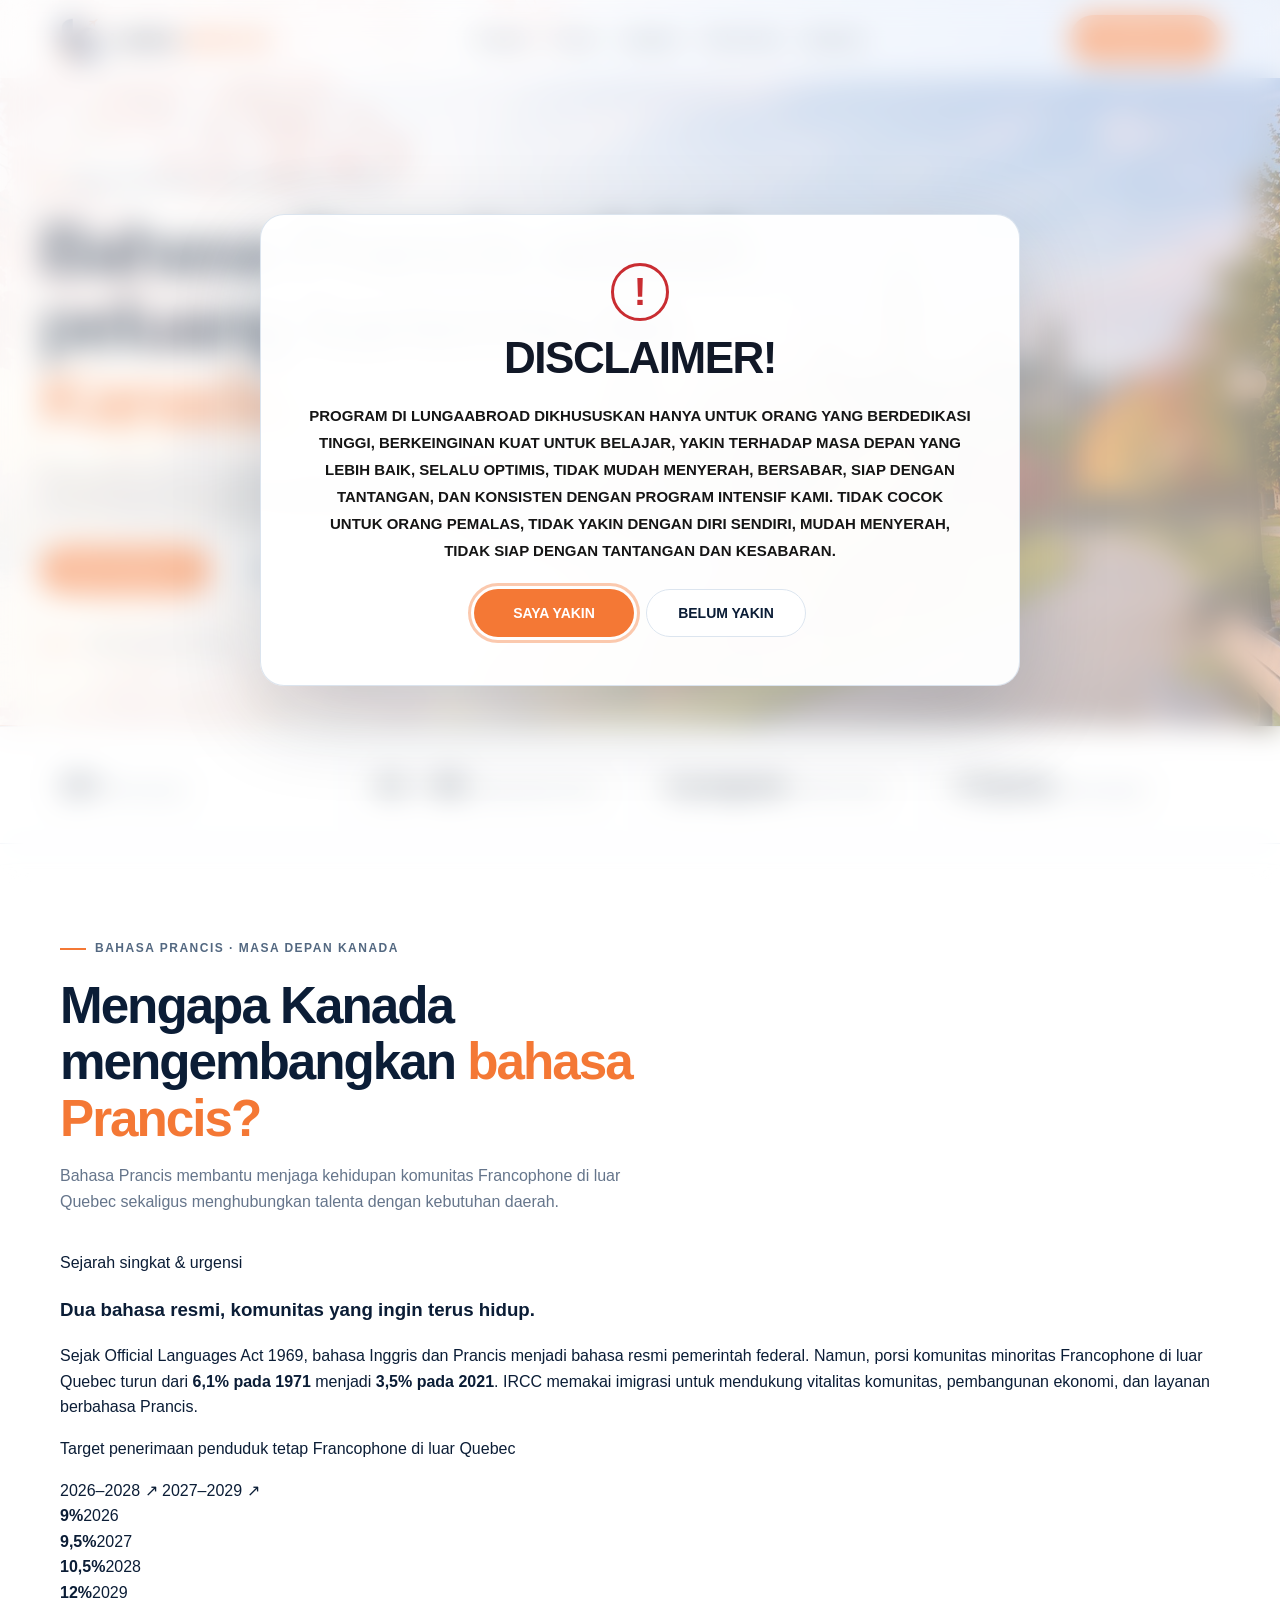
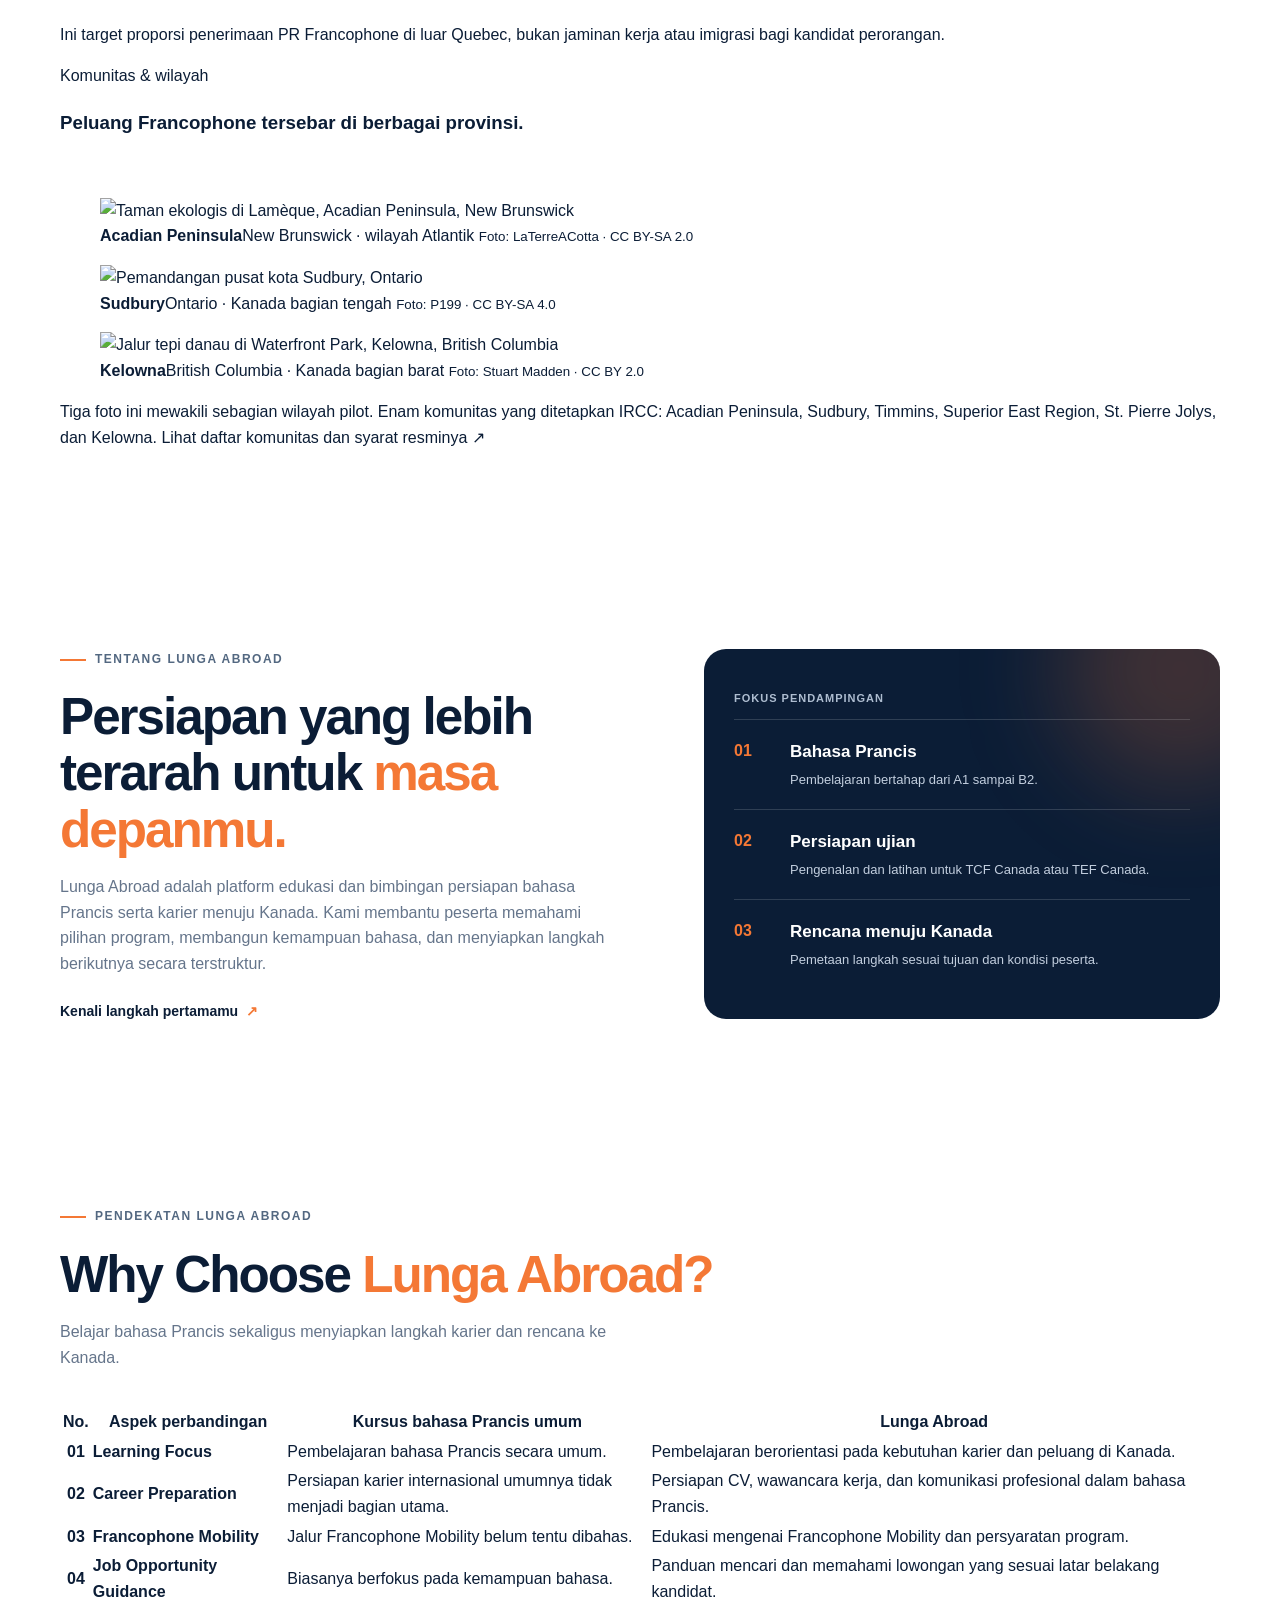
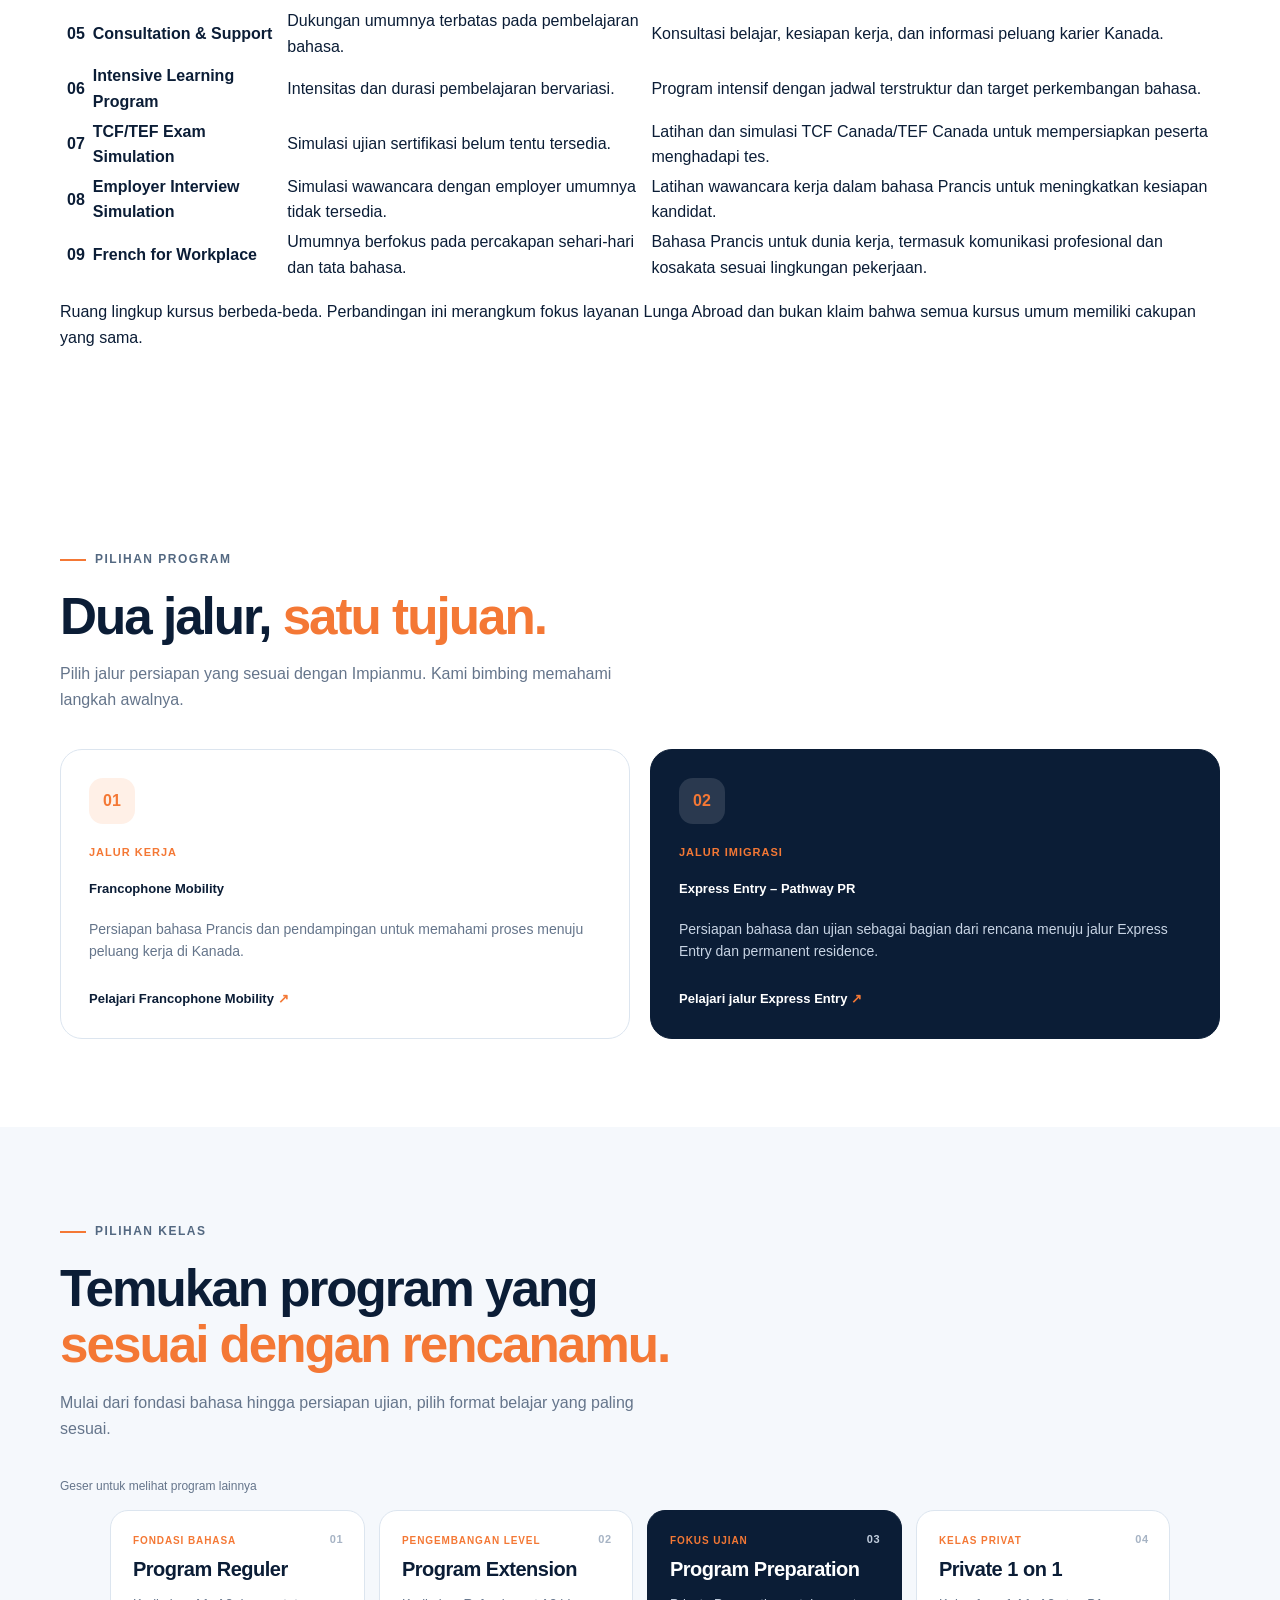
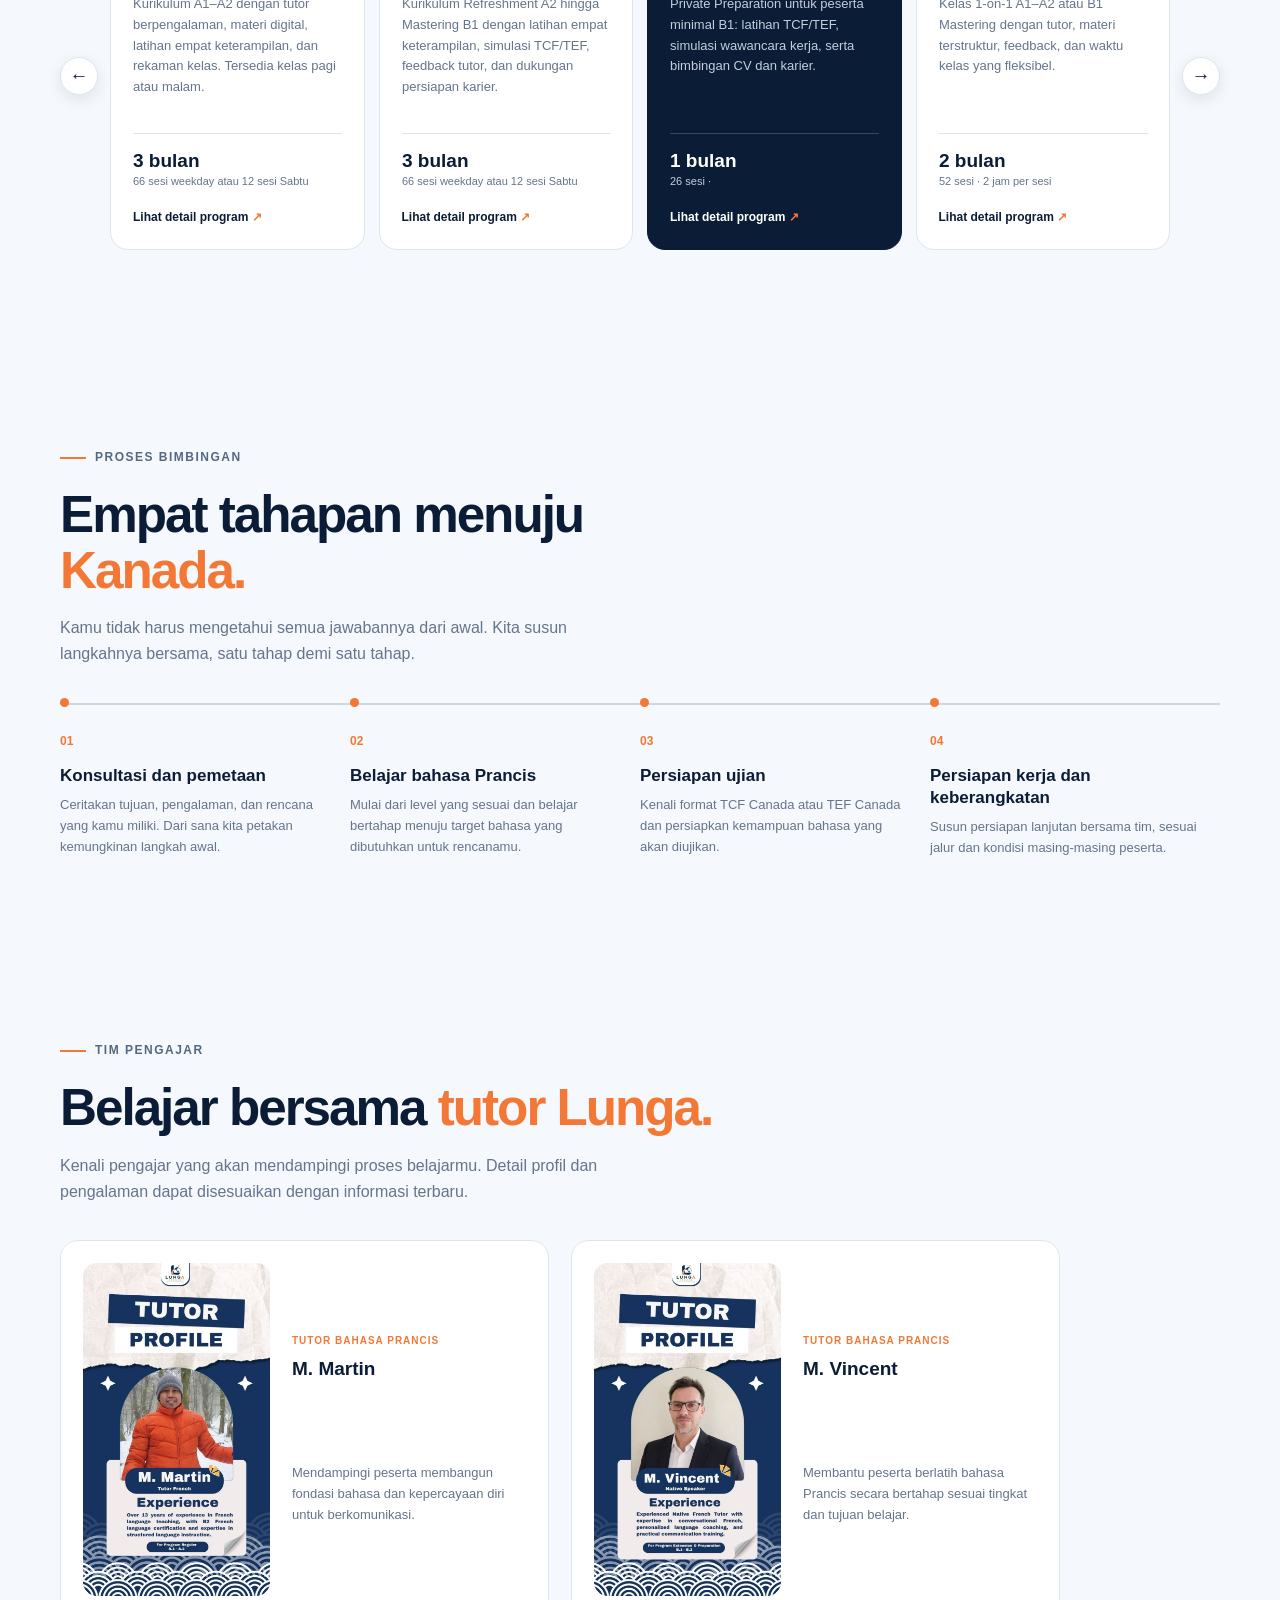
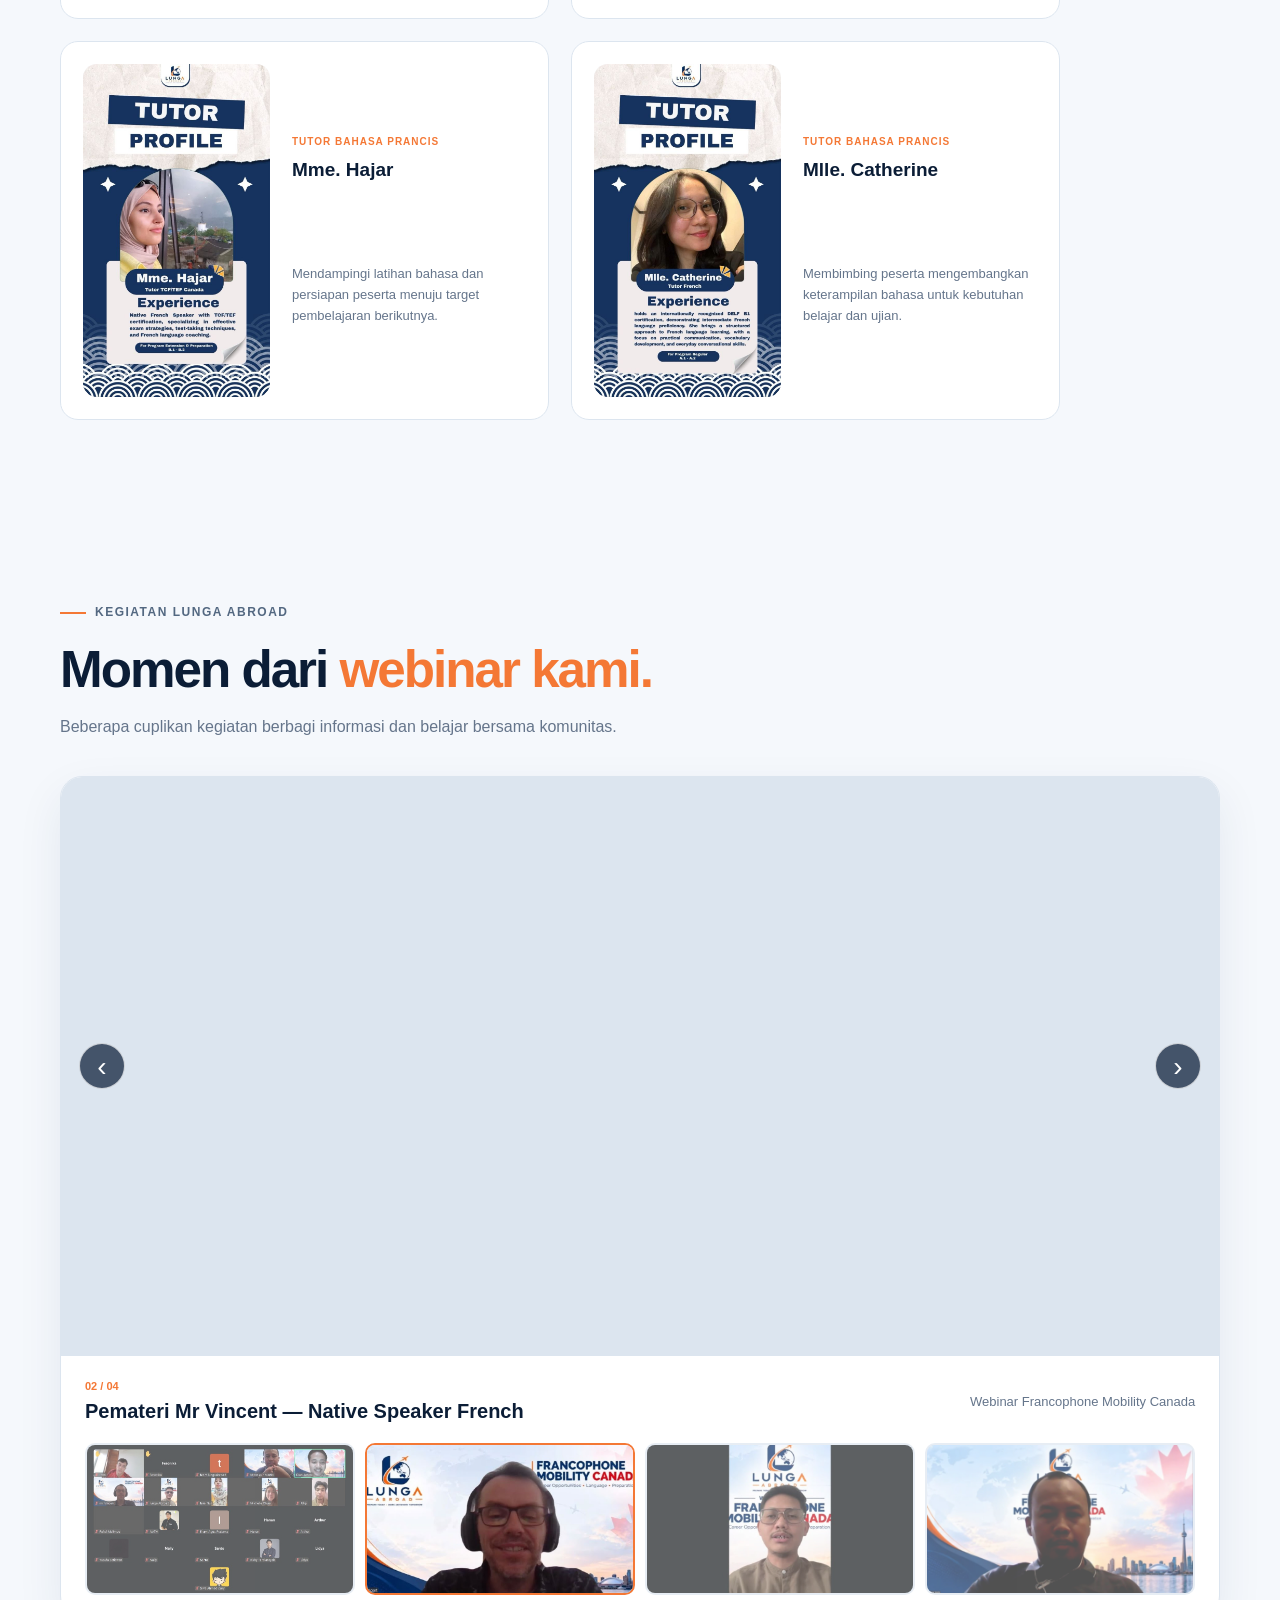
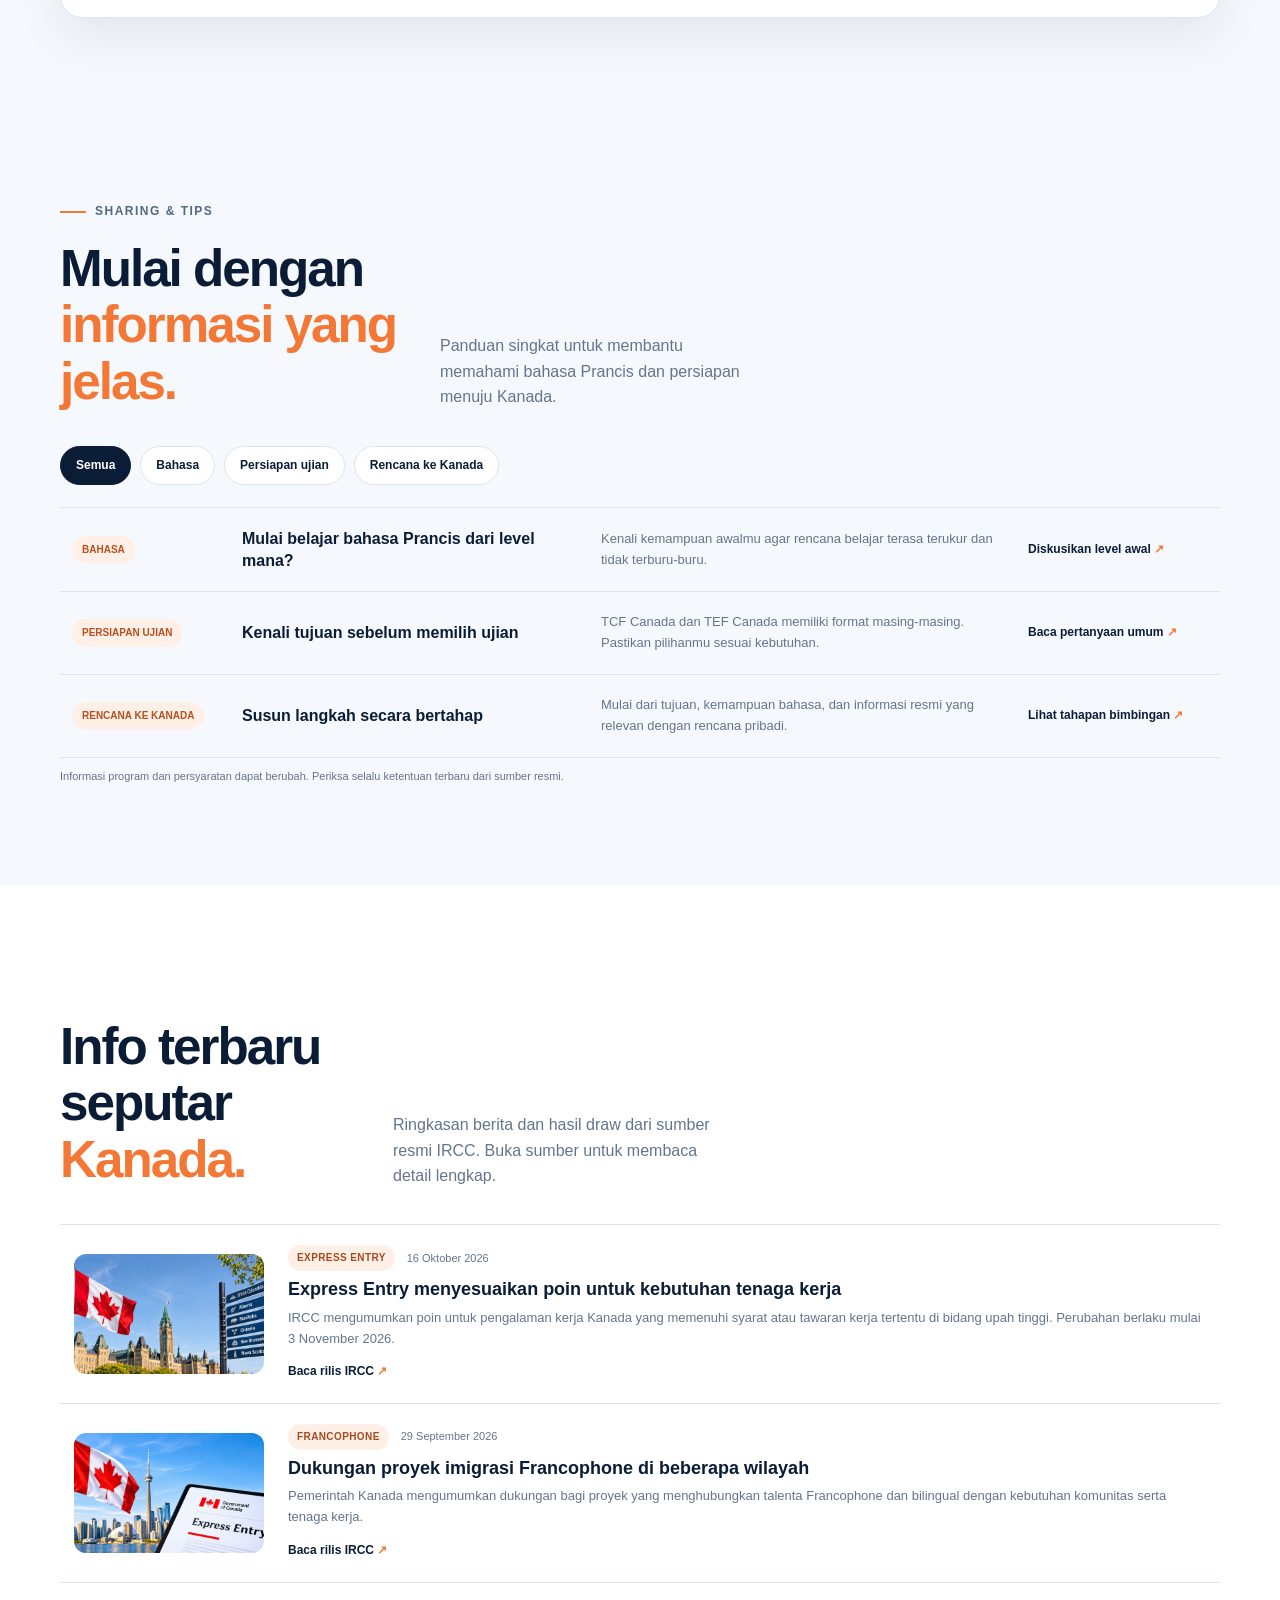
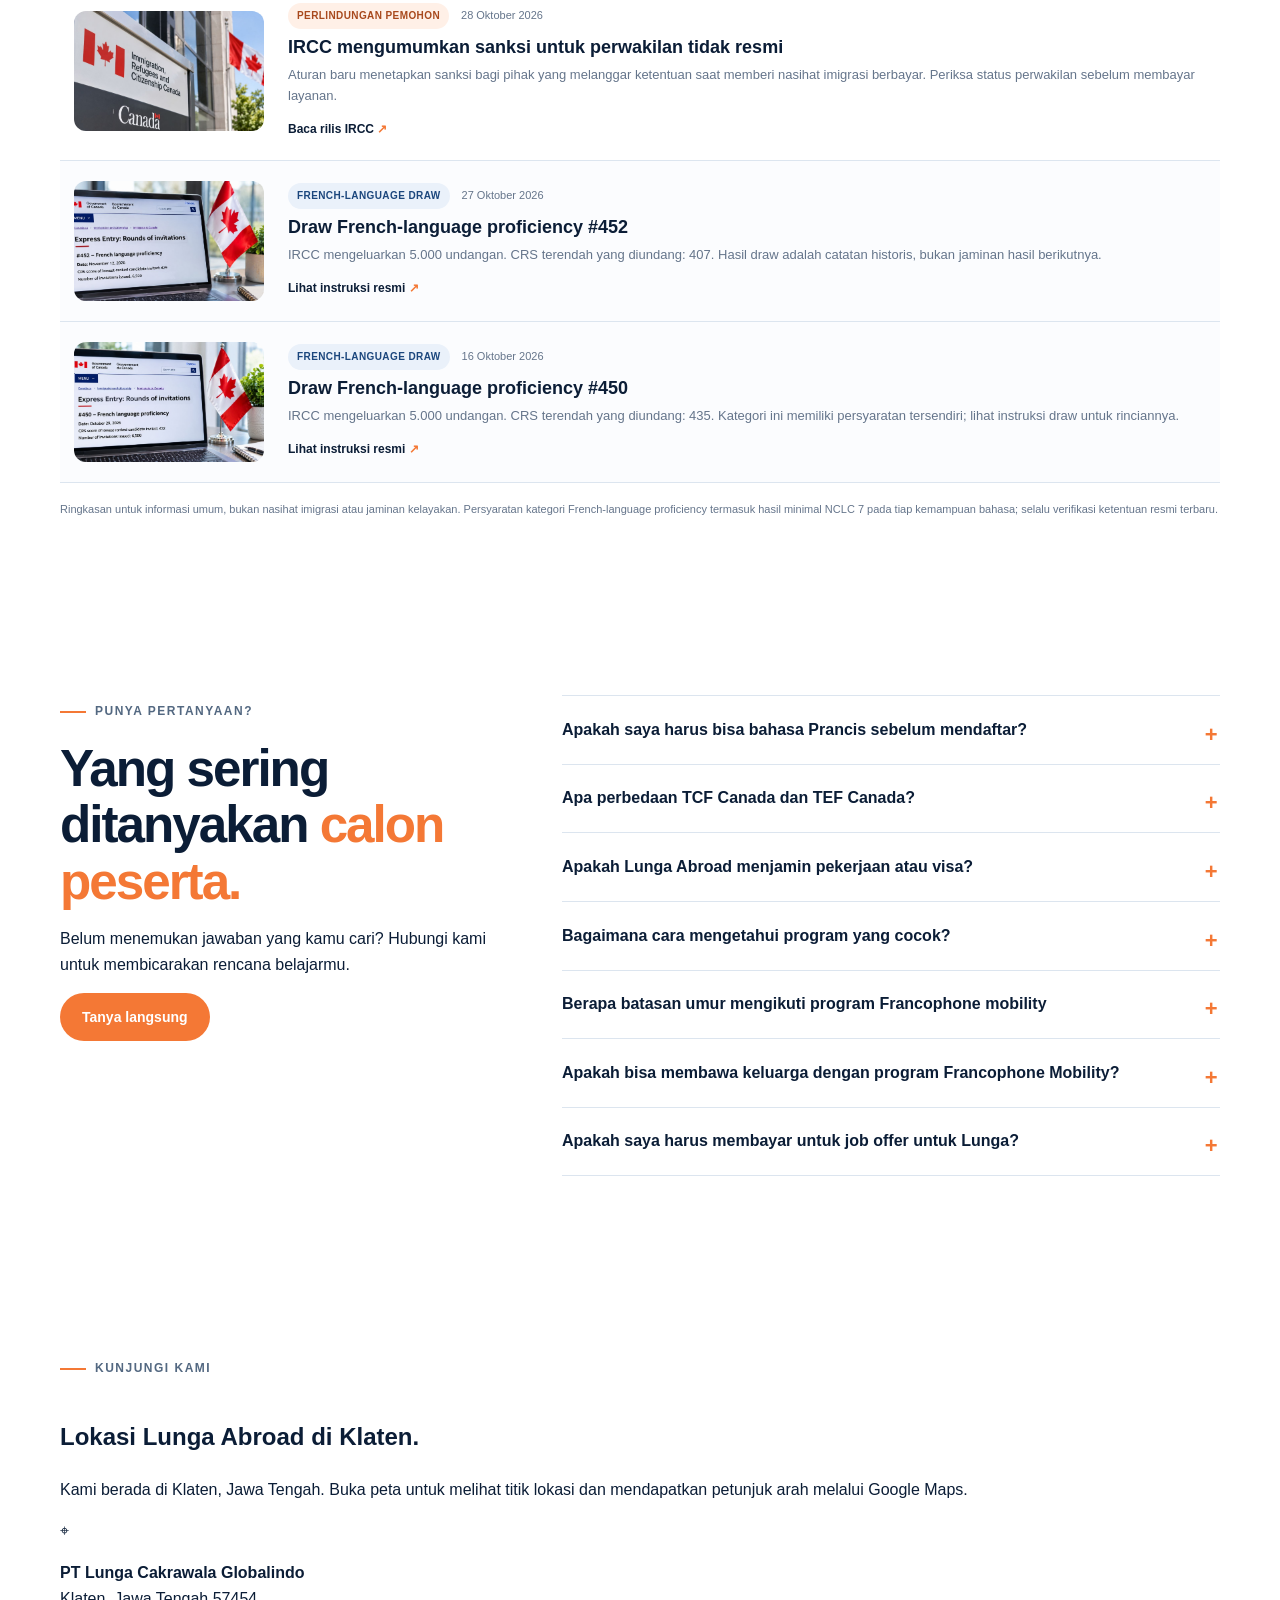
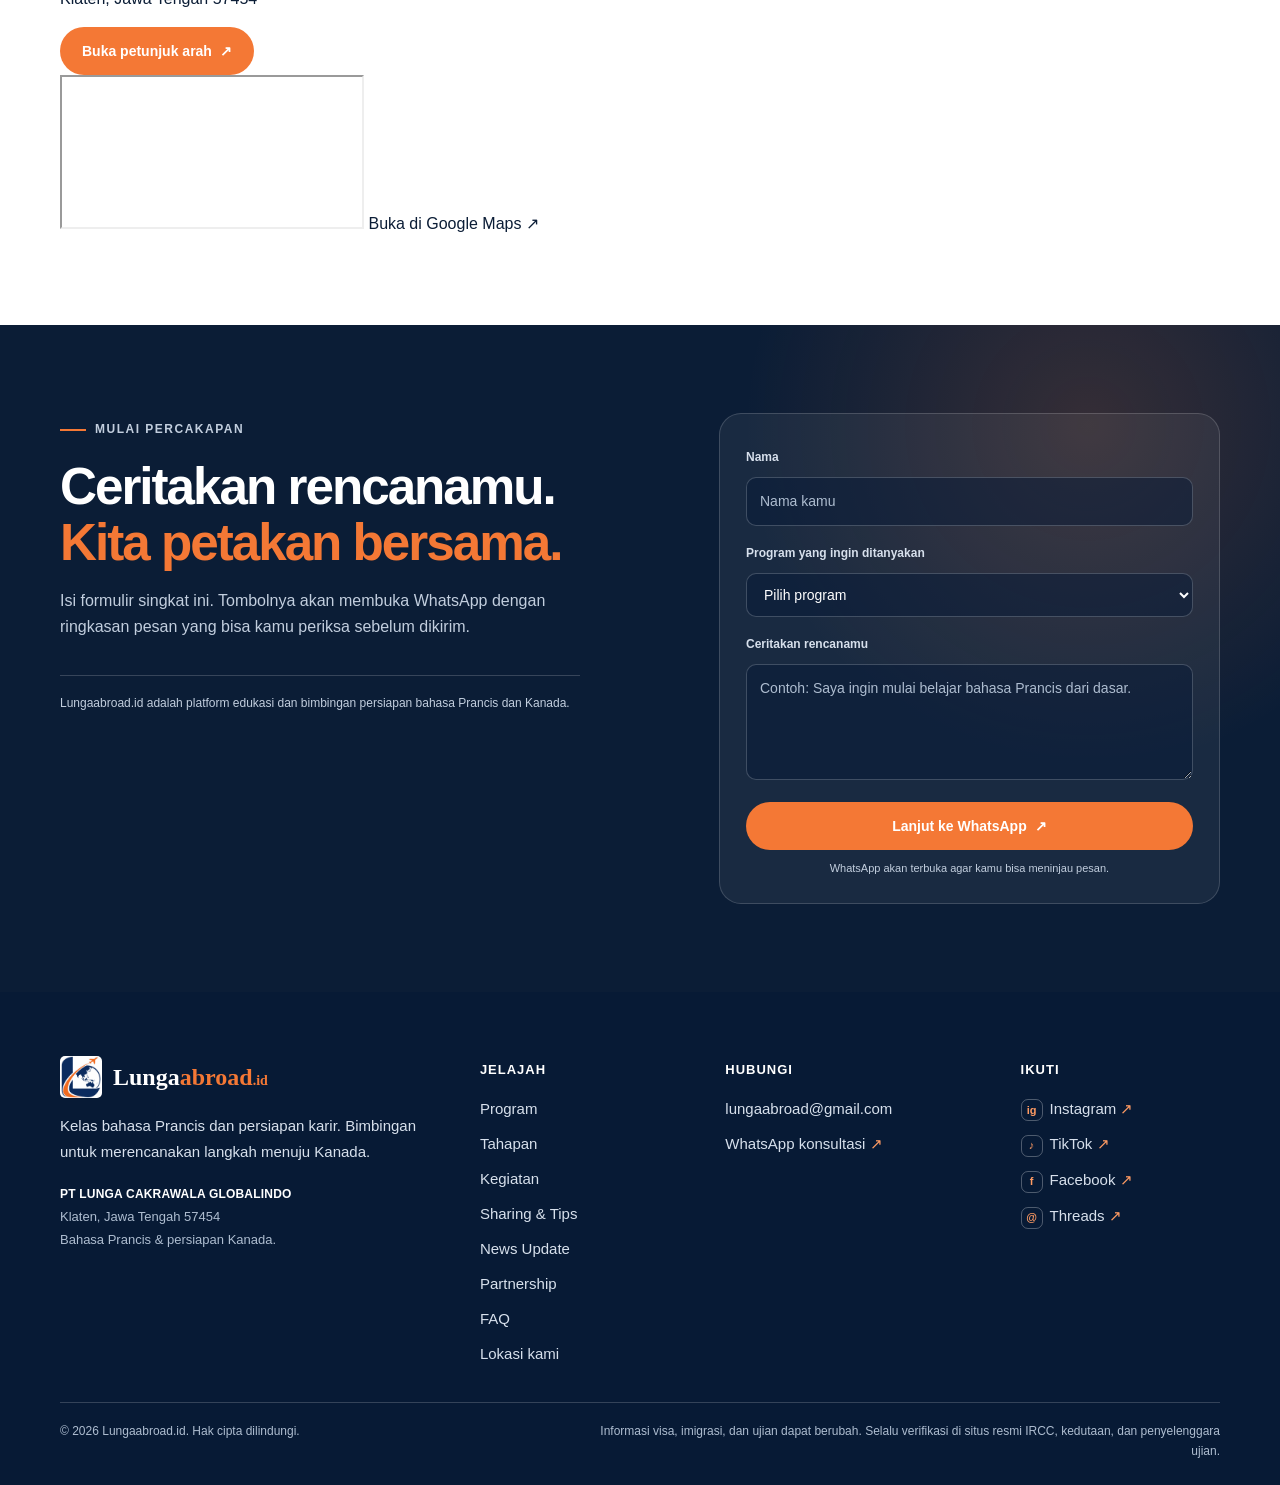
==== commit 79e73238: "Update index.html" ====
--- a/index.html
+++ b/index.html
@@ -19,8 +19,8 @@
         <a href="#program">Program</a>
         <a href="#proses">Proses</a>
         <a href="#kegiatan">Kegiatan</a>
-        <a href="#tips">Sharing &amp; Tips</a>
-        <a href="#tentang">Tentang kami</a>
+        <a href="partners.html">Partnership</a>
+        <a href="employers/">Employer</a>
       </nav>
 
       <a class="button" href="#kontak">Konsultasi awal</a>
@@ -30,11 +30,12 @@
   <a href="#program">Program</a>
   <a href="#proses">Proses</a>
   <a href="#kegiatan">Kegiatan</a>
-  <a href="#tips">Sharing &amp; Tips</a>
-  <a href="#tentang">Tentang kami</a>
+  <a href="partners.html">Partnership</a>
+  <a href="employers/">Employer</a>
   <a href="#tutor">Tutor</a>
   <a href="#news-update">News Update</a>
   <a href="#faq">FAQ</a>
+        <a href="#lokasi-kami">Lokasi kami</a>
   <a href="#kontak">Konsultasi</a>
 </nav>
 </header>
@@ -85,7 +86,128 @@
         </div>
         <div class="number-item">
           <strong data-counter="number" data-target="4" data-suffix=" Syarat" aria-label="4 tahap">4 Syarat</strong>
-          <span>Umum</section>
+          <span>General program</span>
+        </div>
+      </div>
+    </section>
+
+<section class="section francophone-context" id="mengapa-francophone">
+  <div class="container">
+    <div class="section-heading francophone-context-heading">
+      <p class="eyebrow">Bahasa Prancis · Masa depan Kanada</p>
+      <h2>Mengapa Kanada mengembangkan <span>bahasa Prancis?</span></h2>
+      <p>Bahasa Prancis membantu menjaga kehidupan komunitas Francophone di luar Quebec sekaligus menghubungkan talenta dengan kebutuhan daerah.</p>
+    </div>
+
+    <div class="francophone-context-intro">
+      <article class="francophone-history">
+        <p class="francophone-label">Sejarah singkat & urgensi</p>
+        <h3>Dua bahasa resmi, komunitas yang ingin terus hidup.</h3>
+        <p>Sejak <a href="https://www.canada.ca/en/canadian-heritage/campaigns/canadians-official-languages-act/history-official-languages-act.html" target="_blank" rel="noopener noreferrer">Official Languages Act 1969</a>, bahasa Inggris dan Prancis menjadi bahasa resmi pemerintah federal. Namun, porsi komunitas minoritas Francophone di luar Quebec turun dari <strong>6,1% pada 1971</strong> menjadi <strong>3,5% pada 2021</strong>. IRCC memakai imigrasi untuk mendukung vitalitas komunitas, pembangunan ekonomi, dan layanan berbahasa Prancis.</p>
+      </article>
+
+      <article class="francophone-targets">
+        <div class="francophone-target-heading">
+          <p class="francophone-label">Target penerimaan penduduk tetap Francophone di luar Quebec</p>
+          <div class="francophone-target-links">
+            <a href="https://www.canada.ca/en/immigration-refugees-citizenship/corporate/immigration-system/levels/supplementary-immigration-levels-2026-2028.html" target="_blank" rel="noopener noreferrer">2026–2028 ↗</a>
+            <a href="https://www.canada.ca/en/immigration-refugees-citizenship/corporate/immigration-system/levels/supplementary-immigration-levels-2027-2029.html" target="_blank" rel="noopener noreferrer">2027–2029 ↗</a>
+          </div>
+        </div>
+        <div class="francophone-target-row">
+          <div><strong>9%</strong><span>2026</span></div>
+          <div><strong>9,5%</strong><span>2027</span></div>
+          <div><strong>10,5%</strong><span>2028</span></div>
+          <div><strong>12%</strong><span>2029</span></div>
+        </div>
+        <p class="francophone-target-note">Ini target proporsi penerimaan PR Francophone di luar Quebec, bukan jaminan kerja atau imigrasi bagi kandidat perorangan.</p>
+      </article>
+    </div>
+
+    <div class="francophone-region-heading">
+      <div>
+        <p class="francophone-label">Komunitas & wilayah</p>
+        <h3>Peluang Francophone tersebar di berbagai provinsi.</h3>
+      </div>
+      <p>IRCC mendukung <a href="https://www.canada.ca/en/immigration-refugees-citizenship/campaigns/francophone-immigration-outside-quebec/initiative.html" target="_blank" rel="noopener noreferrer">24 komunitas penyambutan Francophone</a>. Program pilot imigrasi komunitas Francophone mencakup enam wilayah di luar Quebec.</p>
+    </div>
+
+    <div class="francophone-photo-list" aria-label="Foto contoh wilayah pilot Francophone">
+      <figure class="francophone-place">
+        <img src="assets/img/francophone-acadian-peninsula.jpg" alt="Taman ekologis di Lamèque, Acadian Peninsula, New Brunswick" loading="lazy">
+        <figcaption>
+          <strong>Acadian Peninsula</strong><span>New Brunswick · wilayah Atlantik</span>
+          <small>Foto: LaTerreACotta · <a href="https://creativecommons.org/licenses/by-sa/2.0/" target="_blank" rel="noopener noreferrer">CC BY-SA 2.0</a></small>
+        </figcaption>
+      </figure>
+      <figure class="francophone-place">
+        <img src="assets/img/francophone-sudbury.jpg" alt="Pemandangan pusat kota Sudbury, Ontario" loading="lazy">
+        <figcaption>
+          <strong>Sudbury</strong><span>Ontario · Kanada bagian tengah</span>
+          <small>Foto: P199 · <a href="https://creativecommons.org/licenses/by-sa/4.0/" target="_blank" rel="noopener noreferrer">CC BY-SA 4.0</a></small>
+        </figcaption>
+      </figure>
+      <figure class="francophone-place">
+        <img src="assets/img/francophone-kelowna.jpg" alt="Jalur tepi danau di Waterfront Park, Kelowna, British Columbia" loading="lazy">
+        <figcaption>
+          <strong>Kelowna</strong><span>British Columbia · Kanada bagian barat</span>
+          <small>Foto: Stuart Madden · <a href="https://creativecommons.org/licenses/by/2.0/" target="_blank" rel="noopener noreferrer">CC BY 2.0</a></small>
+        </figcaption>
+      </figure>
+    </div>
+    <p class="francophone-community-note">Tiga foto ini mewakili sebagian wilayah pilot. Enam komunitas yang ditetapkan IRCC: Acadian Peninsula, Sudbury, Timmins, Superior East Region, St. Pierre Jolys, dan Kelowna. <a href="https://www.canada.ca/en/immigration-refugees-citizenship/services/immigrate-canada/rural-franco-pilots.html" target="_blank" rel="noopener noreferrer">Lihat daftar komunitas dan syarat resminya ↗</a></p>
+
+  </div>
+</section>
+
+<section class="section" id="tentang">
+  <div class="container about-grid">
+    <div class="about-copy">
+      <p class="eyebrow">Tentang Lunga Abroad</p>
+      <h2>Persiapan yang lebih terarah untuk <span>masa depanmu.</span></h2>
+      <p>Lunga Abroad adalah platform edukasi dan bimbingan persiapan bahasa Prancis serta karier menuju Kanada. Kami membantu peserta memahami pilihan program, membangun kemampuan bahasa, dan menyiapkan langkah berikutnya secara terstruktur.</p>
+      <a class="text-link" href="#kontak">Kenali langkah pertamamu <span aria-hidden="true">↗</span></a>
+    </div>
+    <div class="about-panel">
+      <div class="about-panel-glow" aria-hidden="true"></div>
+      <p class="panel-label">Fokus pendampingan</p>
+      <div class="focus-item"><span class="focus-number">01</span><div><h3>Bahasa Prancis</h3><p>Pembelajaran bertahap dari A1 sampai B2.</p></div></div>
+      <div class="focus-item"><span class="focus-number">02</span><div><h3>Persiapan ujian</h3><p>Pengenalan dan latihan untuk TCF Canada atau TEF Canada.</p></div></div>
+      <div class="focus-item"><span class="focus-number">03</span><div><h3>Rencana menuju Kanada</h3><p>Pemetaan langkah sesuai tujuan dan kondisi peserta.</p></div></div>
+    </div>
+  </div>
+</section>
+
+<section class="section lunga-comparison-section" id="perbandingan-lunga">
+  <div class="container">
+    <div class="section-heading">
+      <p class="eyebrow">Pendekatan Lunga Abroad</p>
+      <h2>Why Choose <span>Lunga Abroad?</span></h2>
+      <p>Belajar bahasa Prancis sekaligus menyiapkan langkah karier dan rencana ke Kanada.</p>
+    </div>
+
+    <div class="comparison-scroll" role="region" aria-label="Tabel perbandingan kursus bahasa Prancis umum dan Lunga Abroad" tabindex="0">
+      <table class="lunga-comparison">
+        <thead>
+          <tr><th scope="col">No.</th><th scope="col">Aspek perbandingan</th><th scope="col">Kursus bahasa Prancis umum</th><th scope="col">Lunga Abroad</th></tr>
+        </thead>
+        <tbody>
+          <tr><th scope="row">01</th><td><strong>Learning Focus</strong></td><td>Pembelajaran bahasa Prancis secara umum.</td><td>Pembelajaran berorientasi pada kebutuhan karier dan peluang di Kanada.</td></tr>
+          <tr><th scope="row">02</th><td><strong>Career Preparation</strong></td><td>Persiapan karier internasional umumnya tidak menjadi bagian utama.</td><td>Persiapan CV, wawancara kerja, dan komunikasi profesional dalam bahasa Prancis.</td></tr>
+          <tr><th scope="row">03</th><td><strong>Francophone Mobility</strong></td><td>Jalur Francophone Mobility belum tentu dibahas.</td><td>Edukasi mengenai Francophone Mobility dan persyaratan program.</td></tr>
+          <tr><th scope="row">04</th><td><strong>Job Opportunity Guidance</strong></td><td>Biasanya berfokus pada kemampuan bahasa.</td><td>Panduan mencari dan memahami lowongan yang sesuai latar belakang kandidat.</td></tr>
+          <tr><th scope="row">05</th><td><strong>Consultation &amp; Support</strong></td><td>Dukungan umumnya terbatas pada pembelajaran bahasa.</td><td>Konsultasi belajar, kesiapan kerja, dan informasi peluang karier Kanada.</td></tr>
+          <tr><th scope="row">06</th><td><strong>Intensive Learning Program</strong></td><td>Intensitas dan durasi pembelajaran bervariasi.</td><td>Program intensif dengan jadwal terstruktur dan target perkembangan bahasa.</td></tr>
+          <tr><th scope="row">07</th><td><strong>TCF/TEF Exam Simulation</strong></td><td>Simulasi ujian sertifikasi belum tentu tersedia.</td><td>Latihan dan simulasi TCF Canada/TEF Canada untuk mempersiapkan peserta menghadapi tes.</td></tr>
+          <tr><th scope="row">08</th><td><strong>Employer Interview Simulation</strong></td><td>Simulasi wawancara dengan employer umumnya tidak tersedia.</td><td>Latihan wawancara kerja dalam bahasa Prancis untuk meningkatkan kesiapan kandidat.</td></tr>
+          <tr><th scope="row">09</th><td><strong>French for Workplace</strong></td><td>Umumnya berfokus pada percakapan sehari-hari dan tata bahasa.</td><td>Bahasa Prancis untuk dunia kerja, termasuk komunikasi profesional dan kosakata sesuai lingkungan pekerjaan.</td></tr>
+        </tbody>
+      </table>
+    </div>
+    <p class="comparison-note">Ruang lingkup kursus berbeda-beda. Perbandingan ini merangkum fokus layanan Lunga Abroad dan bukan klaim bahwa semua kursus umum memiliki cakupan yang sama.</p>
+  </div>
+</section>
+
 <section class="section" id="program">
   <div class="container">
     <div class="section-heading">
@@ -242,59 +364,6 @@
     </ol>
   </div>
 </section>
-    <!-- Bagian program, proses, dan kontak kita tambahkan pada langkah berikutnya. -->
-     <section class="section" id="tentang">
-  <div class="container about-grid">
-    <div class="about-copy">
-      <p class="eyebrow">Tentang Lunga Abroad</p>
-      <h2>
-        Persiapan yang lebih terarah untuk
-        <span>masa depanmu.</span>
-      </h2>
-
-      <p>
-        Lungaabroad adalah platform edukasi dan bimbingan persiapan bahasa
-        Prancis serta bimbingan karir menuju Kanada. Kami membantu peserta memahami
-        pilihan program, membangun kemampuan bahasa, dan menyiapkan langkah
-        berikutnya dengan lebih terstruktur.
-      </p>
-
-      <a class="text-link" href="#kontak">
-        Kenali langkah pertamamu <span aria-hidden="true">↗</span>
-      </a>
-    </div>
-
-    <div class="about-panel">
-      <div class="about-panel-glow" aria-hidden="true"></div>
-      <p class="panel-label">Fokus pendampingan</p>
-
-      <div class="focus-item">
-        <span class="focus-number">01</span>
-        <div>
-          <h3>Bahasa Prancis</h3>
-          <p>Pembelajaran bertahap dari A1 sampai B2.</p>
-        </div>
-      </div>
-
-      <div class="focus-item">
-        <span class="focus-number">02</span>
-        <div>
-          <h3>Persiapan ujian</h3>
-          <p>Pengenalan dan latihan untuk TCF Canada atau TEF Canada.</p>
-        </div>
-      </div>
-
-      <div class="focus-item">
-        <span class="focus-number">03</span>
-        <div>
-          <h3>Rencana menuju Kanada</h3>
-          <p>Pemetaan langkah sesuai tujuan dan kondisi peserta.</p>
-        </div>
-      </div>
-    </div>
-  </div>
-</section>
-
 <section class="section tutor-section" id="tutor">
   <div class="container">
     <div class="section-heading">
@@ -568,6 +637,30 @@
   </div>
 </section>
 
+<section class="section location-section" id="lokasi-kami">
+  <div class="container location-layout">
+    <div class="location-copy">
+      <p class="eyebrow">Kunjungi kami</p>
+      <h2>Lokasi Lunga Abroad di <span>Klaten.</span></h2>
+      <p>Kami berada di Klaten, Jawa Tengah. Buka peta untuk melihat titik lokasi dan mendapatkan petunjuk arah melalui Google Maps.</p>
+      <div class="location-address">
+        <span class="location-pin" aria-hidden="true">⌖</span>
+        <p><strong>PT Lunga Cakrawala Globalindo</strong><br>Klaten, Jawa Tengah 57454</p>
+      </div>
+      <a class="button" href="https://maps.app.goo.gl/oVegFG8KYJ8LapsN6" target="_blank" rel="noopener noreferrer">Buka petunjuk arah <span aria-hidden="true">↗</span></a>
+    </div>
+    <div class="location-map-frame">
+      <iframe
+        title="Peta lokasi Lunga Abroad di Klaten, Jawa Tengah"
+        src="https://maps.google.com/maps?q=-7.7452692%2C110.4965326&z=16&output=embed"
+        loading="lazy"
+        referrerpolicy="no-referrer-when-downgrade"
+        allowfullscreen>
+      </iframe>
+      <a class="location-map-link" href="https://maps.app.goo.gl/oVegFG8KYJ8LapsN6" target="_blank" rel="noopener noreferrer">Buka di Google Maps ↗</a>
+    </div>
+  </div>
+</section>
 <section class="section contact-section" id="kontak">
   <div class="container contact-layout">
     <div>
@@ -634,7 +727,9 @@
         <a href="#kegiatan">Kegiatan</a>
         <a href="#tips">Sharing &amp; Tips</a>
         <a href="#news-update">News Update</a>
+        <a href="partners.html">Partnership</a>
   <a href="#faq">FAQ</a>
+        <a href="#lokasi-kami">Lokasi kami</a>
       </div>
 
       <div class="footer-column">
@@ -648,7 +743,7 @@
         <a href="https://www.instagram.com/lungaabroad.id/" target="_blank" rel="noopener noreferrer"><span class="social-mark">ig</span>Instagram <span aria-hidden="true">↗</span></a>
         <a href="https://www.tiktok.com/@lungaabroad.id" target="_blank" rel="noopener noreferrer"><span class="social-mark">♪</span>TikTok <span aria-hidden="true">↗</span></a>
         <a href="https://www.facebook.com/lungaabroad.id/" target="_blank" rel="noopener noreferrer"><span class="social-mark">f</span>Facebook <span aria-hidden="true">↗</span></a>
-        <a href="https://www.threads.net/@lungaabroad.id" target="_blank" rel="noopener noreferrer"><span class="social-mark">@</span>Threads <span aria-hidden="true">↗</span></a>
+        <a href="https://www.threads.com/@lungaabroad" target="_blank" rel="noopener noreferrer"><span class="social-mark">@</span>Threads <span aria-hidden="true">↗</span></a>
       </div>
     </div>
 
@@ -683,3 +778,5 @@
 
 
 
+
+
--- a/style.css
+++ b/style.css
@@ -1,474 +1,547 @@
-:root{--navy:#0b1d36;--navy-soft:#142b4b;--blue:#eaf1fa;--orange:#f47835;--white:#fff;--muted:#65758b;--line:#dce5ef;--radius:22px;--width:1160px}
-*{box-sizing:border-box}html{scroll-behavior:smooth}body{margin:0;background:#fff;color:var(--navy);font:16px/1.6 Arial,Helvetica,sans-serif}a{color:inherit;text-decoration:none}button,input,select,textarea{font:inherit}.container{width:min(var(--width),calc(100% - 40px));margin-inline:auto}
-.header{position:sticky;top:0;z-index:10;background:rgba(255,255,255,.95);border-bottom:1px solid var(--line);backdrop-filter:blur(14px)}.nav{min-height:78px;display:flex;align-items:center;justify-content:space-between;gap:24px}.logo{font-size:23px;font-weight:800;letter-spacing:-1px}.logo span{color:var(--orange)}.nav-links{display:flex;gap:22px;color:#41536a;font-size:14px;font-weight:600}.nav-links a:hover,.text-link:hover{color:var(--orange)}.button{min-height:48px;display:inline-flex;align-items:center;justify-content:center;gap:8px;padding:0 21px;border:1px solid transparent;border-radius:999px;background:var(--orange);color:#fff;font-size:14px;font-weight:700;transition:transform .18s,box-shadow .18s}.button:hover{transform:translateY(-2px);box-shadow:0 10px 24px #f4783540}.button-secondary{background:#fff;border-color:var(--line);color:var(--navy)}.menu-toggle{display:none}.mobile-menu{display:none}
-.hero{position:relative;overflow:hidden;padding:88px 0 64px;background:radial-gradient(circle at 82% 30%,#5b91d326,transparent 26%),linear-gradient(180deg,#f5f8fc,#fff)}.hero-grid{display:grid;grid-template-columns:1.1fr .9fr;align-items:center;gap:64px}.eyebrow{display:inline-flex;align-items:center;gap:9px;margin:0 0 20px;color:#536881;font-size:12px;font-weight:800;letter-spacing:1.5px;text-transform:uppercase}.eyebrow:before{width:26px;height:2px;content:"";background:var(--orange)}h1{max-width:720px;margin:0;font-size:clamp(42px,6vw,72px);line-height:1.04;letter-spacing:-3.5px}h1 span,.section-heading h2 span,.about-copy h2 span,.contact-layout h2 span{color:var(--orange)}.hero-copy{max-width:550px;margin:24px 0 30px;color:var(--muted);font-size:17px}.hero-actions{display:flex;flex-wrap:wrap;gap:12px}.hero-note{display:flex;align-items:center;gap:12px;margin-top:34px;color:var(--muted);font-size:13px}.note-mark{width:34px;height:34px;display:grid;place-items:center;border-radius:50%;background:#fff0e7;color:var(--orange);font-weight:800}
-.hero-visual{position:relative;min-height:440px;display:grid;place-items:center}.orbit{position:absolute;width:390px;height:390px;border:1px solid #d8e4f1;border-radius:50%}.orbit:before,.orbit:after{position:absolute;inset:30px;content:"";border:1px solid #e3ebf4;border-radius:50%}.orbit:after{inset:62px}.journey-card{position:relative;z-index:1;width:min(100%,360px);padding:26px;border:1px solid var(--line);border-radius:var(--radius);background:#fffffff2;box-shadow:0 24px 70px #18335321}.card-top{display:flex;align-items:center;justify-content:space-between;padding-bottom:20px;border-bottom:1px solid var(--line)}.card-label{margin:0;color:var(--muted);font-size:11px;font-weight:800;letter-spacing:1.2px;text-transform:uppercase}.status{padding:6px 10px;border-radius:999px;background:#eaf7f1;color:#26724f;font-size:11px;font-weight:700}.route{display:flex;align-items:center;gap:14px;padding:24px 0}.route-dot{width:12px;height:12px;flex:0 0 auto;border:3px solid var(--orange);border-radius:50%}.route-line{height:1px;flex:1;background:var(--line)}.route-code{font-size:13px;font-weight:800}.destination{margin:0;font-size:27px;font-weight:800;letter-spacing:-1px}.destination-sub{margin:3px 0 0;color:var(--muted);font-size:13px}.card-info{display:grid;grid-template-columns:1fr 1fr;gap:12px;margin-top:22px}.info-box{padding:14px;border-radius:14px;background:#f4f7fb}.info-box small{display:block;color:var(--muted);font-size:10px;font-weight:700;text-transform:uppercase}.info-box strong{font-size:13px}.floating-tag{position:absolute;right:0;bottom:46px;padding:13px 16px;border:1px solid var(--line);border-radius:14px;background:#fff;box-shadow:0 12px 35px #1833531a;font-size:12px;font-weight:700}.floating-tag span{color:var(--orange)}
-.numbers{padding:28px 0;border-block:1px solid var(--line);background:#fff}.number-grid{display:grid;grid-template-columns:repeat(4,1fr)}.number-item{padding:10px 24px;border-left:1px solid var(--line)}.number-item:first-child{padding-left:0;border-left:0}.number-item strong{display:block;font-size:25px}.number-item span{color:var(--muted);font-size:12px}.section{padding:88px 0}.section-heading{max-width:680px;margin-bottom:36px}.section-heading h2,.about-copy h2,.contact-layout h2{margin:0;font-size:clamp(34px,4vw,52px);line-height:1.1;letter-spacing:-2px}.section-heading>p:last-child{max-width:580px;margin:16px 0 0;color:var(--muted)}.process-section,.tutor-section,.gallery-section,.tips-section{background:#f5f8fc}
-.program-grid{display:grid;grid-template-columns:repeat(2,minmax(0,1fr));gap:20px}.program-card{min-height:290px;display:flex;flex-direction:column;align-items:flex-start;padding:28px;border:1px solid var(--line);border-radius:var(--radius);background:#fff;transition:transform .18s,box-shadow .18s}.program-card:hover,.tutor-card:hover{transform:translateY(-4px);box-shadow:0 18px 38px #18335317}.program-card-featured{border-color:var(--navy);background:var(--navy);color:#fff}.program-icon{width:46px;height:46px;display:grid;place-items:center;border-radius:14px;background:#fff0e7;color:var(--orange);font-weight:800}.program-card-featured .program-icon{background:#ffffff20}.card-kicker{margin:20px 0 4px;color:var(--orange);font-size:11px;font-weight:800;text-transform:uppercase;letter-spacing:1px}.program-card h3{margin:0;font-size:24px}.program-card>p:not(.card-kicker){color:var(--muted);font-size:14px}.program-card-featured>p:not(.card-kicker){color:#c8d4e4}.program-card a{margin-top:auto;font-size:13px;font-weight:700}.program-card a span{color:var(--orange)}
-.process-list{display:grid;grid-template-columns:repeat(4,minmax(0,1fr));gap:0;margin:0;padding:0;list-style:none}.process-step{position:relative;padding:24px 18px 0 0;border-top:1px solid #cbd7e5}.process-step:before{position:absolute;top:-5px;left:0;width:9px;height:9px;border-radius:50%;background:var(--orange);content:""}.step-number{color:var(--orange);font-size:12px;font-weight:800}.process-step h3{margin:12px 0 8px;font-size:17px;line-height:1.3}.process-step p{margin:0;color:var(--muted);font-size:13px}
-.about-grid{display:grid;grid-template-columns:1fr .9fr;align-items:center;gap:70px}.about-copy>p:not(.eyebrow){max-width:560px;color:var(--muted)}.text-link{display:inline-flex;gap:8px;margin-top:8px;font-size:14px;font-weight:700}.text-link span{color:var(--orange)}.about-panel{position:relative;overflow:hidden;padding:30px;border-radius:var(--radius);background:var(--navy);color:#fff}.about-panel-glow{position:absolute;top:-100px;right:-80px;width:240px;height:240px;border-radius:50%;background:#f4783538;filter:blur(50px)}.panel-label{position:relative;color:#aebdd0;font-size:11px;font-weight:800;letter-spacing:1px;text-transform:uppercase}.focus-item{position:relative;display:grid;grid-template-columns:42px 1fr;gap:14px;padding:18px 0;border-top:1px solid #ffffff26}.focus-number{color:var(--orange);font-weight:800}.focus-item h3{margin:0;font-size:17px}.focus-item p{margin:5px 0 0;color:#c2cede;font-size:13px}
-.tutor-grid{display:grid;grid-template-columns:repeat(4,minmax(0,1fr));gap:16px}.tutor-card{padding:22px;border:1px solid var(--line);border-radius:18px;background:#fff;transition:transform .18s,box-shadow .18s}.tutor-avatar{width:58px;height:58px;display:grid;place-items:center;border:1px solid #ffd6c2;border-radius:18px;background:#fff0e7;color:var(--orange);font-size:21px;font-weight:800}.tutor-role{margin:18px 0 5px;color:var(--orange);font-size:10px;font-weight:800;letter-spacing:1px;text-transform:uppercase}.tutor-card h3{margin:0;font-size:19px}.tutor-card>p:last-child{color:var(--muted);font-size:13px}
-.gallery{overflow:hidden;border:1px solid var(--line);border-radius:var(--radius);background:#fff;box-shadow:0 18px 46px #18335314}.gallery-image-wrap{position:relative;aspect-ratio:16/8;overflow:hidden;background:#dce5ef}.gallery-image{display:block;width:100%;height:100%;object-fit:cover}.gallery-arrow{position:absolute;top:50%;z-index:1;width:46px;height:46px;transform:translateY(-50%);border:1px solid #ffffffb8;border-radius:50%;background:#0b1d36b8;color:#fff;font-size:28px;cursor:pointer}.gallery-arrow:hover{background:var(--orange)}.gallery-prev{left:18px}.gallery-next{right:18px}.gallery-caption-row{display:flex;align-items:center;justify-content:space-between;gap:20px;padding:22px 24px 16px}.gallery-counter{margin:0;color:var(--orange);font-size:11px;font-weight:800}.gallery-caption-row h3{margin:0;font-size:20px}.gallery-name{color:var(--muted);font-size:13px}.gallery-thumbnails{display:grid;grid-template-columns:repeat(4,1fr);gap:10px;padding:0 24px 22px}.gallery-thumb{aspect-ratio:16/9;overflow:hidden;padding:0;border:2px solid transparent;border-radius:10px;background:#dce5ef;opacity:.68;cursor:pointer}.gallery-thumb.is-active{border-color:var(--orange);opacity:1}.gallery-thumb img{width:100%;height:100%;display:block;object-fit:cover}
-.tips-heading{display:flex;justify-content:space-between;align-items:end;gap:30px}.tips-heading>p{max-width:370px;color:var(--muted)}.tip-filters{display:flex;flex-wrap:wrap;gap:9px;margin-bottom:22px}.tip-filter{padding:9px 15px;border:1px solid var(--line);border-radius:999px;background:#fff;color:var(--navy);font-size:12px;font-weight:700;cursor:pointer}.tip-filter[aria-pressed=true]{border-color:var(--navy);background:var(--navy);color:#fff}.tip-list{border-top:1px solid var(--line)}.tip-row{display:grid;grid-template-columns:150px minmax(220px,1fr) minmax(220px,1.2fr) 180px;align-items:center;gap:20px;padding:20px 12px;border-bottom:1px solid var(--line)}.tip-row[hidden]{display:none}.tip-category{justify-self:start;padding:6px 10px;border-radius:999px;background:#fff0e7;color:#b74f1e;font-size:10px;font-weight:800;text-transform:uppercase}.tip-row h3{margin:0;font-size:16px;line-height:1.35}.tip-row p{margin:0;color:var(--muted);font-size:13px}.tip-row a{font-size:12px;font-weight:800}.tip-row a span{color:var(--orange)}.tip-note{color:var(--muted);font-size:11px}
-.faq-layout{display:grid;grid-template-columns:.8fr 1.2fr;gap:64px;align-items:start}.faq-item{border-bottom:1px solid var(--line)}.faq-item:first-child{border-top:1px solid var(--line)}.faq-item summary{position:relative;padding:21px 38px 21px 0;cursor:pointer;font-weight:700;list-style:none}.faq-item summary::-webkit-details-marker{display:none}.faq-item summary:after{position:absolute;right:2px;color:var(--orange);content:"+";font-size:22px}.faq-item[open] summary:after{content:"−"}.faq-item p{color:var(--muted);font-size:14px}
-.contact-section{background:radial-gradient(circle at 85% 15%,#f478352e,transparent 28%),var(--navy);color:#fff}.contact-layout{display:grid;grid-template-columns:1fr .85fr;gap:70px;align-items:start}.contact-section .eyebrow{color:#c2cede}.contact-copy,.contact-note{max-width:520px;color:#c2cede}.contact-form{display:grid;gap:10px;padding:26px;border:1px solid #ffffff29;border-radius:var(--radius);background:#ffffff0f}.contact-form label{margin-top:8px;color:#d7e0ec;font-size:12px;font-weight:700}.contact-form input,.contact-form select,.contact-form textarea{width:100%;padding:12px 13px;border:1px solid #ffffff33;border-radius:10px;background:#071a387a;color:#fff;font-size:14px}.contact-form select option{color:var(--navy)}.contact-form input::placeholder,.contact-form textarea::placeholder{color:#aebdd0}.contact-submit{width:100%;margin-top:12px;cursor:pointer}.form-help{margin:0;color:#c2cede;font-size:11px;text-align:center}.contact-note{margin-top:36px;padding-top:18px;border-top:1px solid #ffffff2e;font-size:12px}.site-footer{padding:26px 0;background:#071426;color:#aebdd0;font-size:12px}.footer-content{display:flex;align-items:center;justify-content:space-between;gap:18px}.site-footer p{margin:0}.site-footer strong{color:#fff}
-.scroll-reveal{opacity:0;transform:translateY(18px);transition:opacity 560ms ease-out,transform 560ms ease-out;will-change:opacity,transform}.scroll-reveal.is-visible{opacity:1;transform:translateY(0)}
-@media(max-width:850px){.hero-grid,.about-grid,.faq-layout,.contact-layout{grid-template-columns:1fr;gap:34px}.hero{padding-top:64px}.hero-visual{min-height:410px}.number-item{padding-inline:12px}.process-list{grid-template-columns:1fr 1fr;gap:28px 18px}.tutor-grid{grid-template-columns:1fr 1fr}.tip-row{grid-template-columns:135px 1fr;gap:8px 18px}.tip-row p,.tip-row a{grid-column:2}.tips-heading{display:block}.gallery-image-wrap{aspect-ratio:16/10}}
-@media(max-width:600px){.container{width:min(calc(100% - 32px),var(--width))}.nav{min-height:68px}.nav-links,.header .nav>.button{display:none}.menu-toggle{display:inline-flex;align-items:center;justify-content:center;min-height:42px;padding:0 15px;border:1px solid var(--line);border-radius:999px;background:#fff;color:var(--navy);font-size:13px;font-weight:700}.mobile-menu:not([hidden]){position:absolute;top:100%;right:16px;left:16px;z-index:20;display:grid;gap:4px;padding:10px;border:1px solid var(--line);border-radius:16px;background:#fff;box-shadow:0 16px 40px #18335324}.mobile-menu a{padding:12px;border-radius:10px;font-size:14px;font-weight:700}.hero{padding:56px 0 38px}h1{font-size:clamp(42px,12vw,58px);letter-spacing:-2.5px}.hero-copy{font-size:15px}.hero-visual{min-height:370px}.orbit{width:310px;height:310px}.journey-card{padding:20px}.floating-tag{right:0;bottom:5px}.number-grid{grid-template-columns:1fr 1fr;row-gap:14px}.number-item:nth-child(3){padding-left:0;border-left:0}.number-item strong{font-size:22px}.section{padding:66px 0}.program-grid{grid-template-columns:1fr}.program-card{min-height:260px;padding:22px}.process-list{grid-template-columns:1fr;gap:20px}.process-step{padding:16px 0 0 20px;border-top:0;border-left:1px solid #cbd7e5}.process-step:before{top:20px;left:-5px}.tutor-card{padding:16px}.gallery-image-wrap{aspect-ratio:4/3}.gallery-caption-row{align-items:flex-start;flex-direction:column;gap:4px;padding:18px 16px 14px}.gallery-thumbnails{gap:6px;padding:0 16px 16px}.tip-row{grid-template-columns:1fr;gap:9px;padding:18px 4px}.tip-row p,.tip-row a{grid-column:auto}.faq-layout,.contact-layout{gap:28px}.contact-form{padding:20px}.footer-content{align-items:flex-start;flex-direction:column}}
+:root{--navy:#0b1d36;--navy-soft:#142b4b;--blue:#eaf1fa;--orange:#f47835;--white:#fff;--muted:#65758b;--line:#dce5ef;--radius:22px;--width:1160px}
+*{box-sizing:border-box}html{scroll-behavior:smooth}body{margin:0;background:#fff;color:var(--navy);font:16px/1.6 Arial,Helvetica,sans-serif}a{color:inherit;text-decoration:none}button,input,select,textarea{font:inherit}.container{width:min(var(--width),calc(100% - 40px));margin-inline:auto}
+.header{position:sticky;top:0;z-index:10;background:rgba(255,255,255,.95);border-bottom:1px solid var(--line);backdrop-filter:blur(14px)}.nav{min-height:78px;display:flex;align-items:center;justify-content:space-between;gap:24px}.logo{font-size:23px;font-weight:800;letter-spacing:-1px}.logo span{color:var(--orange)}.nav-links{display:flex;gap:22px;color:#41536a;font-size:14px;font-weight:600}.nav-links a:hover,.text-link:hover{color:var(--orange)}.button{min-height:48px;display:inline-flex;align-items:center;justify-content:center;gap:8px;padding:0 21px;border:1px solid transparent;border-radius:999px;background:var(--orange);color:#fff;font-size:14px;font-weight:700;transition:transform .18s,box-shadow .18s}.button:hover{transform:translateY(-2px);box-shadow:0 10px 24px #f4783540}.button-secondary{background:#fff;border-color:var(--line);color:var(--navy)}.menu-toggle{display:none}.mobile-menu{display:none}
+.hero{position:relative;overflow:hidden;padding:88px 0 64px;background:radial-gradient(circle at 82% 30%,#5b91d326,transparent 26%),linear-gradient(180deg,#f5f8fc,#fff)}.hero-grid{display:grid;grid-template-columns:1.1fr .9fr;align-items:center;gap:64px}.eyebrow{display:inline-flex;align-items:center;gap:9px;margin:0 0 20px;color:#536881;font-size:12px;font-weight:800;letter-spacing:1.5px;text-transform:uppercase}.eyebrow:before{width:26px;height:2px;content:"";background:var(--orange)}h1{max-width:720px;margin:0;font-size:clamp(42px,6vw,72px);line-height:1.04;letter-spacing:-3.5px}h1 span,.section-heading h2 span,.about-copy h2 span,.contact-layout h2 span{color:var(--orange)}.hero-copy{max-width:550px;margin:24px 0 30px;color:var(--muted);font-size:17px}.hero-actions{display:flex;flex-wrap:wrap;gap:12px}.hero-note{display:flex;align-items:center;gap:12px;margin-top:34px;color:var(--muted);font-size:13px}.note-mark{width:34px;height:34px;display:grid;place-items:center;border-radius:50%;background:#fff0e7;color:var(--orange);font-weight:800}
+.hero-visual{position:relative;min-height:440px;display:grid;place-items:center}.orbit{position:absolute;width:390px;height:390px;border:1px solid #d8e4f1;border-radius:50%}.orbit:before,.orbit:after{position:absolute;inset:30px;content:"";border:1px solid #e3ebf4;border-radius:50%}.orbit:after{inset:62px}.journey-card{position:relative;z-index:1;width:min(100%,360px);padding:26px;border:1px solid var(--line);border-radius:var(--radius);background:#fffffff2;box-shadow:0 24px 70px #18335321}.card-top{display:flex;align-items:center;justify-content:space-between;padding-bottom:20px;border-bottom:1px solid var(--line)}.card-label{margin:0;color:var(--muted);font-size:11px;font-weight:800;letter-spacing:1.2px;text-transform:uppercase}.status{padding:6px 10px;border-radius:999px;background:#eaf7f1;color:#26724f;font-size:11px;font-weight:700}.route{display:flex;align-items:center;gap:14px;padding:24px 0}.route-dot{width:12px;height:12px;flex:0 0 auto;border:3px solid var(--orange);border-radius:50%}.route-line{height:1px;flex:1;background:var(--line)}.route-code{font-size:13px;font-weight:800}.destination{margin:0;font-size:27px;font-weight:800;letter-spacing:-1px}.destination-sub{margin:3px 0 0;color:var(--muted);font-size:13px}.card-info{display:grid;grid-template-columns:1fr 1fr;gap:12px;margin-top:22px}.info-box{padding:14px;border-radius:14px;background:#f4f7fb}.info-box small{display:block;color:var(--muted);font-size:10px;font-weight:700;text-transform:uppercase}.info-box strong{font-size:13px}.floating-tag{position:absolute;right:0;bottom:46px;padding:13px 16px;border:1px solid var(--line);border-radius:14px;background:#fff;box-shadow:0 12px 35px #1833531a;font-size:12px;font-weight:700}.floating-tag span{color:var(--orange)}
+.numbers{padding:28px 0;border-block:1px solid var(--line);background:#fff}.number-grid{display:grid;grid-template-columns:repeat(4,1fr)}.number-item{padding:10px 24px;border-left:1px solid var(--line)}.number-item:first-child{padding-left:0;border-left:0}.number-item strong{display:block;font-size:25px}.number-item span{color:var(--muted);font-size:12px}.section{padding:88px 0}.section-heading{max-width:680px;margin-bottom:36px}.section-heading h2,.about-copy h2,.contact-layout h2{margin:0;font-size:clamp(34px,4vw,52px);line-height:1.1;letter-spacing:-2px}.section-heading>p:last-child{max-width:580px;margin:16px 0 0;color:var(--muted)}.process-section,.tutor-section,.gallery-section,.tips-section{background:#f5f8fc}
+.program-grid{display:grid;grid-template-columns:repeat(2,minmax(0,1fr));gap:20px}.program-card{min-height:290px;display:flex;flex-direction:column;align-items:flex-start;padding:28px;border:1px solid var(--line);border-radius:var(--radius);background:#fff;transition:transform .18s,box-shadow .18s}.program-card:hover,.tutor-card:hover{transform:translateY(-4px);box-shadow:0 18px 38px #18335317}.program-card-featured{border-color:var(--navy);background:var(--navy);color:#fff}.program-icon{width:46px;height:46px;display:grid;place-items:center;border-radius:14px;background:#fff0e7;color:var(--orange);font-weight:800}.program-card-featured .program-icon{background:#ffffff20}.card-kicker{margin:20px 0 4px;color:var(--orange);font-size:11px;font-weight:800;text-transform:uppercase;letter-spacing:1px}.program-card h3{margin:0;font-size:24px}.program-card>p:not(.card-kicker){color:var(--muted);font-size:14px}.program-card-featured>p:not(.card-kicker){color:#c8d4e4}.program-card a{margin-top:auto;font-size:13px;font-weight:700}.program-card a span{color:var(--orange)}
+.process-list{display:grid;grid-template-columns:repeat(4,minmax(0,1fr));gap:0;margin:0;padding:0;list-style:none}.process-step{position:relative;padding:24px 18px 0 0;border-top:1px solid #cbd7e5}.process-step:before{position:absolute;top:-5px;left:0;width:9px;height:9px;border-radius:50%;background:var(--orange);content:""}.step-number{color:var(--orange);font-size:12px;font-weight:800}.process-step h3{margin:12px 0 8px;font-size:17px;line-height:1.3}.process-step p{margin:0;color:var(--muted);font-size:13px}
+.about-grid{display:grid;grid-template-columns:1fr .9fr;align-items:center;gap:70px}.about-copy>p:not(.eyebrow){max-width:560px;color:var(--muted)}.text-link{display:inline-flex;gap:8px;margin-top:8px;font-size:14px;font-weight:700}.text-link span{color:var(--orange)}.about-panel{position:relative;overflow:hidden;padding:30px;border-radius:var(--radius);background:var(--navy);color:#fff}.about-panel-glow{position:absolute;top:-100px;right:-80px;width:240px;height:240px;border-radius:50%;background:#f4783538;filter:blur(50px)}.panel-label{position:relative;color:#aebdd0;font-size:11px;font-weight:800;letter-spacing:1px;text-transform:uppercase}.focus-item{position:relative;display:grid;grid-template-columns:42px 1fr;gap:14px;padding:18px 0;border-top:1px solid #ffffff26}.focus-number{color:var(--orange);font-weight:800}.focus-item h3{margin:0;font-size:17px}.focus-item p{margin:5px 0 0;color:#c2cede;font-size:13px}
+.tutor-grid{display:grid;grid-template-columns:repeat(4,minmax(0,1fr));gap:16px}.tutor-card{padding:22px;border:1px solid var(--line);border-radius:18px;background:#fff;transition:transform .18s,box-shadow .18s}.tutor-avatar{width:58px;height:58px;display:grid;place-items:center;border:1px solid #ffd6c2;border-radius:18px;background:#fff0e7;color:var(--orange);font-size:21px;font-weight:800}.tutor-role{margin:18px 0 5px;color:var(--orange);font-size:10px;font-weight:800;letter-spacing:1px;text-transform:uppercase}.tutor-card h3{margin:0;font-size:19px}.tutor-card>p:last-child{color:var(--muted);font-size:13px}
+.gallery{overflow:hidden;border:1px solid var(--line);border-radius:var(--radius);background:#fff;box-shadow:0 18px 46px #18335314}.gallery-image-wrap{position:relative;aspect-ratio:16/8;overflow:hidden;background:#dce5ef}.gallery-image{display:block;width:100%;height:100%;object-fit:cover}.gallery-arrow{position:absolute;top:50%;z-index:1;width:46px;height:46px;transform:translateY(-50%);border:1px solid #ffffffb8;border-radius:50%;background:#0b1d36b8;color:#fff;font-size:28px;cursor:pointer}.gallery-arrow:hover{background:var(--orange)}.gallery-prev{left:18px}.gallery-next{right:18px}.gallery-caption-row{display:flex;align-items:center;justify-content:space-between;gap:20px;padding:22px 24px 16px}.gallery-counter{margin:0;color:var(--orange);font-size:11px;font-weight:800}.gallery-caption-row h3{margin:0;font-size:20px}.gallery-name{color:var(--muted);font-size:13px}.gallery-thumbnails{display:grid;grid-template-columns:repeat(4,1fr);gap:10px;padding:0 24px 22px}.gallery-thumb{aspect-ratio:16/9;overflow:hidden;padding:0;border:2px solid transparent;border-radius:10px;background:#dce5ef;opacity:.68;cursor:pointer}.gallery-thumb.is-active{border-color:var(--orange);opacity:1}.gallery-thumb img{width:100%;height:100%;display:block;object-fit:cover}
+.tips-heading{display:flex;justify-content:space-between;align-items:end;gap:30px}.tips-heading>p{max-width:370px;color:var(--muted)}.tip-filters{display:flex;flex-wrap:wrap;gap:9px;margin-bottom:22px}.tip-filter{padding:9px 15px;border:1px solid var(--line);border-radius:999px;background:#fff;color:var(--navy);font-size:12px;font-weight:700;cursor:pointer}.tip-filter[aria-pressed=true]{border-color:var(--navy);background:var(--navy);color:#fff}.tip-list{border-top:1px solid var(--line)}.tip-row{display:grid;grid-template-columns:150px minmax(220px,1fr) minmax(220px,1.2fr) 180px;align-items:center;gap:20px;padding:20px 12px;border-bottom:1px solid var(--line)}.tip-row[hidden]{display:none}.tip-category{justify-self:start;padding:6px 10px;border-radius:999px;background:#fff0e7;color:#b74f1e;font-size:10px;font-weight:800;text-transform:uppercase}.tip-row h3{margin:0;font-size:16px;line-height:1.35}.tip-row p{margin:0;color:var(--muted);font-size:13px}.tip-row a{font-size:12px;font-weight:800}.tip-row a span{color:var(--orange)}.tip-note{color:var(--muted);font-size:11px}
+.faq-layout{display:grid;grid-template-columns:.8fr 1.2fr;gap:64px;align-items:start}.faq-item{border-bottom:1px solid var(--line)}.faq-item:first-child{border-top:1px solid var(--line)}.faq-item summary{position:relative;padding:21px 38px 21px 0;cursor:pointer;font-weight:700;list-style:none}.faq-item summary::-webkit-details-marker{display:none}.faq-item summary:after{position:absolute;right:2px;color:var(--orange);content:"+";font-size:22px}.faq-item[open] summary:after{content:"−"}.faq-item p{color:var(--muted);font-size:14px}
+.contact-section{background:radial-gradient(circle at 85% 15%,#f478352e,transparent 28%),var(--navy);color:#fff}.contact-layout{display:grid;grid-template-columns:1fr .85fr;gap:70px;align-items:start}.contact-section .eyebrow{color:#c2cede}.contact-copy,.contact-note{max-width:520px;color:#c2cede}.contact-form{display:grid;gap:10px;padding:26px;border:1px solid #ffffff29;border-radius:var(--radius);background:#ffffff0f}.contact-form label{margin-top:8px;color:#d7e0ec;font-size:12px;font-weight:700}.contact-form input,.contact-form select,.contact-form textarea{width:100%;padding:12px 13px;border:1px solid #ffffff33;border-radius:10px;background:#071a387a;color:#fff;font-size:14px}.contact-form select option{color:var(--navy)}.contact-form input::placeholder,.contact-form textarea::placeholder{color:#aebdd0}.contact-submit{width:100%;margin-top:12px;cursor:pointer}.form-help{margin:0;color:#c2cede;font-size:11px;text-align:center}.contact-note{margin-top:36px;padding-top:18px;border-top:1px solid #ffffff2e;font-size:12px}.site-footer{padding:26px 0;background:#071426;color:#aebdd0;font-size:12px}.footer-content{display:flex;align-items:center;justify-content:space-between;gap:18px}.site-footer p{margin:0}.site-footer strong{color:#fff}
+.scroll-reveal{opacity:0;transform:translateY(18px);transition:opacity 560ms ease-out,transform 560ms ease-out;will-change:opacity,transform}.scroll-reveal.is-visible{opacity:1;transform:translateY(0)}
+@media(max-width:850px){.hero-grid,.about-grid,.faq-layout,.contact-layout{grid-template-columns:1fr;gap:34px}.hero{padding-top:64px}.hero-visual{min-height:410px}.number-item{padding-inline:12px}.process-list{grid-template-columns:1fr 1fr;gap:28px 18px}.tutor-grid{grid-template-columns:1fr 1fr}.tip-row{grid-template-columns:135px 1fr;gap:8px 18px}.tip-row p,.tip-row a{grid-column:2}.tips-heading{display:block}.gallery-image-wrap{aspect-ratio:16/10}}
+@media(max-width:600px){.container{width:min(calc(100% - 32px),var(--width))}.nav{min-height:68px}.nav-links,.header .nav>.button{display:none}.menu-toggle{display:inline-flex;align-items:center;justify-content:center;min-height:42px;padding:0 15px;border:1px solid var(--line);border-radius:999px;background:#fff;color:var(--navy);font-size:13px;font-weight:700}.mobile-menu:not([hidden]){position:absolute;top:100%;right:16px;left:16px;z-index:20;display:grid;gap:4px;padding:10px;border:1px solid var(--line);border-radius:16px;background:#fff;box-shadow:0 16px 40px #18335324}.mobile-menu a{padding:12px;border-radius:10px;font-size:14px;font-weight:700}.hero{padding:56px 0 38px}h1{font-size:clamp(42px,12vw,58px);letter-spacing:-2.5px}.hero-copy{font-size:15px}.hero-visual{min-height:370px}.orbit{width:310px;height:310px}.journey-card{padding:20px}.floating-tag{right:0;bottom:5px}.number-grid{grid-template-columns:1fr 1fr;row-gap:14px}.number-item:nth-child(3){padding-left:0;border-left:0}.number-item strong{font-size:22px}.section{padding:66px 0}.program-grid{grid-template-columns:1fr}.program-card{min-height:260px;padding:22px}.process-list{grid-template-columns:1fr;gap:20px}.process-step{padding:16px 0 0 20px;border-top:0;border-left:1px solid #cbd7e5}.process-step:before{top:20px;left:-5px}.tutor-card{padding:16px}.gallery-image-wrap{aspect-ratio:4/3}.gallery-caption-row{align-items:flex-start;flex-direction:column;gap:4px;padding:18px 16px 14px}.gallery-thumbnails{gap:6px;padding:0 16px 16px}.tip-row{grid-template-columns:1fr;gap:9px;padding:18px 4px}.tip-row p,.tip-row a{grid-column:auto}.faq-layout,.contact-layout{gap:28px}.contact-form{padding:20px}.footer-content{align-items:flex-start;flex-direction:column}}
 @media(prefers-reduced-motion:reduce){html{scroll-behavior:auto}.scroll-reveal{opacity:1;transform:none;transition:none}}
 
 
-
-/* Foto tutor ditampilkan utuh tanpa pemotongan */
-.tutor-photo {
-  display: block;
-  width: 100%;
-  height: 220px;
-  margin-bottom: 18px;
-  border-radius: 12px;
-  background: #f4f7fb;
-  object-fit: contain;
-  object-position: center;
-}
-@media(max-width:600px) {
-  .tutor-photo { height: 170px; margin-bottom: 14px; }
-}
-
-/* Kartu tutor mengikuti rasio asli foto potret 9:16 */
-.tutor-grid {
-  grid-template-columns: repeat(2, minmax(0, 1fr));
-  max-width: 1000px;
-  gap: 22px;
-}
-.tutor-card {
-  display: grid;
-  grid-template-columns: minmax(150px, .8fr) 1fr;
-  align-content: center;
-  align-items: center;
-  column-gap: 22px;
-  row-gap: 5px;
-  padding: 22px;
-}
-.tutor-photo {
-  grid-column: 1;
-  grid-row: 1 / span 3;
-  width: 100%;
-  height: auto;
-  aspect-ratio: 9 / 16;
-  margin: 0;
-  border-radius: 14px;
-  object-fit: contain;
-}
-.tutor-role { grid-column: 2; align-self: end; margin: 0; }
-.tutor-card h3 { grid-column: 2; align-self: start; }
-.tutor-card > p:last-child { grid-column: 2; align-self: start; margin: 4px 0 0; }
-@media(max-width:850px) {
-  .tutor-grid { grid-template-columns: 1fr; max-width: 760px; }
-  .tutor-card { grid-template-columns: minmax(180px, .8fr) 1fr; }
-}
-@media(max-width:600px) {
-  .tutor-card { grid-template-columns: minmax(118px, .75fr) 1fr; gap: 7px 14px; padding: 15px; }
-  .tutor-photo { border-radius: 10px; }
-}
-
-.number-item strong { display:inline-block; font-variant-numeric:tabular-nums; transition:color .2s ease,transform .2s ease; }
+
+/* Foto tutor ditampilkan utuh tanpa pemotongan */
+.tutor-photo {
+  display: block;
+  width: 100%;
+  height: 220px;
+  margin-bottom: 18px;
+  border-radius: 12px;
+  background: #f4f7fb;
+  object-fit: contain;
+  object-position: center;
+}
+@media(max-width:600px) {
+  .tutor-photo { height: 170px; margin-bottom: 14px; }
+}
+
+/* Kartu tutor mengikuti rasio asli foto potret 9:16 */
+.tutor-grid {
+  grid-template-columns: repeat(2, minmax(0, 1fr));
+  max-width: 1000px;
+  gap: 22px;
+}
+.tutor-card {
+  display: grid;
+  grid-template-columns: minmax(150px, .8fr) 1fr;
+  align-content: center;
+  align-items: center;
+  column-gap: 22px;
+  row-gap: 5px;
+  padding: 22px;
+}
+.tutor-photo {
+  grid-column: 1;
+  grid-row: 1 / span 3;
+  width: 100%;
+  height: auto;
+  aspect-ratio: 9 / 16;
+  margin: 0;
+  border-radius: 14px;
+  object-fit: contain;
+}
+.tutor-role { grid-column: 2; align-self: end; margin: 0; }
+.tutor-card h3 { grid-column: 2; align-self: start; }
+.tutor-card > p:last-child { grid-column: 2; align-self: start; margin: 4px 0 0; }
+@media(max-width:850px) {
+  .tutor-grid { grid-template-columns: 1fr; max-width: 760px; }
+  .tutor-card { grid-template-columns: minmax(180px, .8fr) 1fr; }
+}
+@media(max-width:600px) {
+  .tutor-card { grid-template-columns: minmax(118px, .75fr) 1fr; gap: 7px 14px; padding: 15px; }
+  .tutor-photo { border-radius: 10px; }
+}
+
+.number-item strong { display:inline-block; font-variant-numeric:tabular-nums; transition:color .2s ease,transform .2s ease; }
 .number-item strong.is-counting { color:var(--navy); transform:translateY(-2px); }
 
-
-/* Footer lengkap Lunga Abroad */
-.site-footer{position:relative;overflow:hidden;padding:64px 0 24px;border-top:7px solid var(--orange);background:#071a35;color:#d7e0ec}
-.site-footer:before{position:absolute;top:-150px;right:8%;width:330px;height:330px;border-radius:50%;background:#f4783515;content:"";filter:blur(5px);pointer-events:none}
-.footer-grid{position:relative;display:grid;grid-template-columns:1.5fr .8fr 1fr .8fr;gap:46px;padding-bottom:36px}
-.footer-brand{max-width:360px}
-.footer-logo{display:inline-flex;align-items:center;gap:11px;margin-bottom:15px;color:#fff;font-family:Georgia,serif;font-size:24px;font-weight:700}
-.footer-logo img{width:42px;height:42px;object-fit:contain;border-radius:5px;background:#fff}
-.footer-logo>span>span,.footer-logo small{color:var(--orange)}
-.footer-logo small{font-size:14px}
-.footer-brand>p{margin:0 0 12px;color:#d7e0ec;font-size:14px}
-.footer-brand .footer-company{margin-top:18px;color:#aebdd0;font-size:12px}
-.footer-company strong{color:#fff;font-size:11px;letter-spacing:.2px}
-.footer-column{display:flex;flex-direction:column;align-items:flex-start;gap:11px}
-.footer-column h2{margin:4px 0 5px;color:#fff;font-size:12px;font-weight:800;letter-spacing:1.2px;text-transform:uppercase}
-.footer-column>a{color:#d7e0ec;font-size:14px;transition:color .18s,transform .18s}
-.footer-column>a:hover{transform:translateX(3px);color:#ff9b63}
-.footer-column>a span:last-child{color:#ff9b63}
-.social-mark{width:22px;height:22px;display:inline-grid;place-items:center;margin-right:7px;border:1px solid #ffffff48;border-radius:7px;color:#ff9b63;font-size:11px;font-weight:800}
-.footer-bottom{position:relative;display:flex;justify-content:space-between;gap:24px;padding-top:18px;border-top:1px solid #ffffff2e;color:#aebdd0;font-size:11px}
-.footer-bottom p{margin:0}
-.footer-bottom p:last-child{max-width:650px;text-align:right}
-@media(max-width:850px){.footer-grid{grid-template-columns:1.2fr 1fr;gap:34px}.footer-bottom{flex-direction:column}.footer-bottom p:last-child{text-align:left}}
+
+/* Footer lengkap Lunga Abroad */
+.site-footer{position:relative;overflow:hidden;padding:64px 0 24px;border-top:7px solid var(--orange);background:#071a35;color:#d7e0ec}
+.site-footer:before{position:absolute;top:-150px;right:8%;width:330px;height:330px;border-radius:50%;background:#f4783515;content:"";filter:blur(5px);pointer-events:none}
+.footer-grid{position:relative;display:grid;grid-template-columns:1.5fr .8fr 1fr .8fr;gap:46px;padding-bottom:36px}
+.footer-brand{max-width:360px}
+.footer-logo{display:inline-flex;align-items:center;gap:11px;margin-bottom:15px;color:#fff;font-family:Georgia,serif;font-size:24px;font-weight:700}
+.footer-logo img{width:42px;height:42px;object-fit:contain;border-radius:5px;background:#fff}
+.footer-logo>span>span,.footer-logo small{color:var(--orange)}
+.footer-logo small{font-size:14px}
+.footer-brand>p{margin:0 0 12px;color:#d7e0ec;font-size:14px}
+.footer-brand .footer-company{margin-top:18px;color:#aebdd0;font-size:12px}
+.footer-company strong{color:#fff;font-size:11px;letter-spacing:.2px}
+.footer-column{display:flex;flex-direction:column;align-items:flex-start;gap:11px}
+.footer-column h2{margin:4px 0 5px;color:#fff;font-size:12px;font-weight:800;letter-spacing:1.2px;text-transform:uppercase}
+.footer-column>a{color:#d7e0ec;font-size:14px;transition:color .18s,transform .18s}
+.footer-column>a:hover{transform:translateX(3px);color:#ff9b63}
+.footer-column>a span:last-child{color:#ff9b63}
+.social-mark{width:22px;height:22px;display:inline-grid;place-items:center;margin-right:7px;border:1px solid #ffffff48;border-radius:7px;color:#ff9b63;font-size:11px;font-weight:800}
+.footer-bottom{position:relative;display:flex;justify-content:space-between;gap:24px;padding-top:18px;border-top:1px solid #ffffff2e;color:#aebdd0;font-size:11px}
+.footer-bottom p{margin:0}
+.footer-bottom p:last-child{max-width:650px;text-align:right}
+@media(max-width:850px){.footer-grid{grid-template-columns:1.2fr 1fr;gap:34px}.footer-bottom{flex-direction:column}.footer-bottom p:last-child{text-align:left}}
 @media(max-width:600px){.site-footer{padding:48px 0 22px}.footer-grid{grid-template-columns:1fr 1fr;gap:28px 20px}.footer-brand{grid-column:1/-1}.footer-bottom{gap:10px}}
-
-/* Penyempurnaan footer: tanpa garis dan gradasi dekoratif */
-.site-footer{border-top:0;font-family:Arial,"Segoe UI",sans-serif;font-weight:400}
-.site-footer:before{display:none}
-.footer-brand>p{font-size:15px;line-height:1.75;font-weight:400}
-.footer-brand .footer-company{font-size:13px}
-.footer-company strong{font-size:12px;font-weight:600}
-.footer-column h2{font-size:13px;font-weight:700;letter-spacing:1px}
-.footer-column>a{font-size:15px;font-weight:400}
+
+/* Penyempurnaan footer: tanpa garis dan gradasi dekoratif */
+.site-footer{border-top:0;font-family:Arial,"Segoe UI",sans-serif;font-weight:400}
+.site-footer:before{display:none}
+.footer-brand>p{font-size:15px;line-height:1.75;font-weight:400}
+.footer-brand .footer-company{font-size:13px}
+.footer-company strong{font-size:12px;font-weight:600}
+.footer-column h2{font-size:13px;font-weight:700;letter-spacing:1px}
+.footer-column>a{font-size:15px;font-weight:400}
 .footer-bottom{font-size:12px;line-height:1.7}
-
-/* Garis progres mengikuti posisi scroll */
-.process-list { position:relative; }
-.process-list::before,
-.process-list::after { position:absolute; z-index:0; top:0; left:0; height:2px; content:""; }
-.process-list::before { width:100%; background:#cbd7e5; }
-.process-list::after { width:100%; background:var(--orange); transform:scaleX(var(--process-progress,0)); transform-origin:left center; }
-.process-step { z-index:1; border-top:0; }
-.process-step::before { z-index:2; }
-@media(max-width:600px) {
-  .process-list::before,
-  .process-list::after { top:0; left:0; width:2px; height:100%; transform:scaleY(var(--process-progress,0)); transform-origin:center top; }
-  .process-step { border-left:0; }
-  .process-step::before { left:-4px; }
-}
-
-/* Berita terbaru */
-.news-section{background:#fff}
-.news-heading{display:flex;justify-content:space-between;align-items:end;gap:30px}
-.news-heading>p{max-width:370px;color:var(--muted)}
-.news-grid{display:grid;grid-template-columns:1.15fr 1fr 1fr;gap:16px;align-items:stretch}
-.news-card{display:flex;flex-direction:column;align-items:flex-start;min-height:310px;padding:24px;border:1px solid var(--line);border-radius:18px;background:#fff;transition:transform .2s,box-shadow .2s}
-.news-card:hover{transform:translateY(-3px);box-shadow:0 16px 34px #18335314}
-.news-featured{background:#f5f8fc;border-color:#d9e3ef}
-.news-meta{display:flex;flex-wrap:wrap;align-items:center;justify-content:space-between;gap:8px;width:100%;margin-bottom:18px}
-.news-meta span{padding:5px 9px;border-radius:999px;background:#fff0e7;color:#a8491d;font-size:10px;font-weight:800;letter-spacing:.4px;text-transform:uppercase}
-.news-meta time{color:var(--muted);font-size:11px}
-.news-card h3{margin:0 0 10px;font-size:19px;line-height:1.3;letter-spacing:-.3px}
-.news-featured h3{font-size:23px}
-.news-card p{margin:0 0 20px;color:var(--muted);font-size:13px}
-.news-card a{margin-top:auto;color:var(--navy);font-size:12px;font-weight:800}
-.news-card a span{color:var(--orange)}
-.news-disclaimer{margin:18px 0 0;color:var(--muted);font-size:11px}
-@media(max-width:850px){.news-heading{display:block}.news-grid{grid-template-columns:1fr 1fr}.news-featured{grid-column:1/-1;min-height:auto}}
+
+/* Garis progres mengikuti posisi scroll */
+.process-list { position:relative; }
+.process-list::before,
+.process-list::after { position:absolute; z-index:0; top:0; left:0; height:2px; content:""; }
+.process-list::before { width:100%; background:#cbd7e5; }
+.process-list::after { width:100%; background:var(--orange); transform:scaleX(var(--process-progress,0)); transform-origin:left center; }
+.process-step { z-index:1; border-top:0; }
+.process-step::before { z-index:2; }
+@media(max-width:600px) {
+  .process-list::before,
+  .process-list::after { top:0; left:0; width:2px; height:100%; transform:scaleY(var(--process-progress,0)); transform-origin:center top; }
+  .process-step { border-left:0; }
+  .process-step::before { left:-4px; }
+}
+
+/* Berita terbaru */
+.news-section{background:#fff}
+.news-heading{display:flex;justify-content:space-between;align-items:end;gap:30px}
+.news-heading>p{max-width:370px;color:var(--muted)}
+.news-grid{display:grid;grid-template-columns:1.15fr 1fr 1fr;gap:16px;align-items:stretch}
+.news-card{display:flex;flex-direction:column;align-items:flex-start;min-height:310px;padding:24px;border:1px solid var(--line);border-radius:18px;background:#fff;transition:transform .2s,box-shadow .2s}
+.news-card:hover{transform:translateY(-3px);box-shadow:0 16px 34px #18335314}
+.news-featured{background:#f5f8fc;border-color:#d9e3ef}
+.news-meta{display:flex;flex-wrap:wrap;align-items:center;justify-content:space-between;gap:8px;width:100%;margin-bottom:18px}
+.news-meta span{padding:5px 9px;border-radius:999px;background:#fff0e7;color:#a8491d;font-size:10px;font-weight:800;letter-spacing:.4px;text-transform:uppercase}
+.news-meta time{color:var(--muted);font-size:11px}
+.news-card h3{margin:0 0 10px;font-size:19px;line-height:1.3;letter-spacing:-.3px}
+.news-featured h3{font-size:23px}
+.news-card p{margin:0 0 20px;color:var(--muted);font-size:13px}
+.news-card a{margin-top:auto;color:var(--navy);font-size:12px;font-weight:800}
+.news-card a span{color:var(--orange)}
+.news-disclaimer{margin:18px 0 0;color:var(--muted);font-size:11px}
+@media(max-width:850px){.news-heading{display:block}.news-grid{grid-template-columns:1fr 1fr}.news-featured{grid-column:1/-1;min-height:auto}}
 @media(max-width:600px){.news-grid{grid-template-columns:1fr}.news-featured{grid-column:auto}.news-card{min-height:250px;padding:20px}}
-
-/* News Update sebagai daftar horizontal dengan foto sumber */
-.news-grid{display:block}
-.news-list{border-top:1px solid var(--line)}
-.news-row{display:grid;grid-template-columns:190px minmax(0,1fr);gap:24px;align-items:center;padding:20px 14px;border-bottom:1px solid var(--line);background:transparent;transition:background .18s ease}
-.news-row:hover{background:#f5f8fc}
-.news-image-link{display:block;overflow:hidden;border-radius:12px;background:#e7edf4}
-.news-thumb{display:block;width:100%;height:120px;object-fit:cover;transition:transform .3s ease}
-.news-row:hover .news-thumb{transform:scale(1.025)}
-.news-content{min-width:0}
-.news-meta{display:flex;justify-content:flex-start;gap:12px;margin-bottom:7px}
-.news-content h3{margin:0 0 6px;font-size:18px;line-height:1.3}
-.news-content p{margin:0 0 8px;color:var(--muted);font-size:13px}
-.news-content>a{color:var(--navy);font-size:12px;font-weight:800}
-.news-content>a span{color:var(--orange)}
-.news-draw{background:#fbfcfe}
-.news-draw .news-meta span{background:#eaf1fa;color:#1c477d}
-.news-disclaimer{margin-top:18px;color:var(--muted);font-size:11px;line-height:1.6}
+
+/* News Update sebagai daftar horizontal dengan foto sumber */
+.news-grid{display:block}
+.news-list{border-top:1px solid var(--line)}
+.news-row{display:grid;grid-template-columns:190px minmax(0,1fr);gap:24px;align-items:center;padding:20px 14px;border-bottom:1px solid var(--line);background:transparent;transition:background .18s ease}
+.news-row:hover{background:#f5f8fc}
+.news-image-link{display:block;overflow:hidden;border-radius:12px;background:#e7edf4}
+.news-thumb{display:block;width:100%;height:120px;object-fit:cover;transition:transform .3s ease}
+.news-row:hover .news-thumb{transform:scale(1.025)}
+.news-content{min-width:0}
+.news-meta{display:flex;justify-content:flex-start;gap:12px;margin-bottom:7px}
+.news-content h3{margin:0 0 6px;font-size:18px;line-height:1.3}
+.news-content p{margin:0 0 8px;color:var(--muted);font-size:13px}
+.news-content>a{color:var(--navy);font-size:12px;font-weight:800}
+.news-content>a span{color:var(--orange)}
+.news-draw{background:#fbfcfe}
+.news-draw .news-meta span{background:#eaf1fa;color:#1c477d}
+.news-disclaimer{margin-top:18px;color:var(--muted);font-size:11px;line-height:1.6}
 @media(max-width:600px){.news-row{grid-template-columns:110px minmax(0,1fr);gap:13px;padding:15px 4px}.news-thumb{height:100px}.news-content h3{font-size:15px}.news-content p{font-size:12px}.news-meta{display:block}.news-meta time{display:block;margin-top:4px}}
-
-/* Hero panorama Kanada, tanpa kartu visual di sisi kanan */
-.hero {
-  min-height: 620px;
-  display: flex;
-  align-items: center;
-  background-image:
-    linear-gradient(90deg, rgba(255,255,255,.93) 0%, rgba(255,255,255,.82) 34%, rgba(255,255,255,.36) 62%, rgba(255,255,255,.06) 100%),
-    url("./assets/img/hero-canada-autumn.jpg");
-  background-position: center, center 56%;
-  background-size: cover;
-  background-repeat: no-repeat;
-}
-.hero-grid { display:block; width:100%; }
-.hero-grid > div:first-child { max-width:760px; }
-.hero-visual { display:none; }
-@media(max-width:850px) {
-  .hero { min-height:560px; background-image:linear-gradient(90deg,rgba(255,255,255,.94),rgba(255,255,255,.74)),url("./assets/img/hero-canada-autumn.jpg"); }
-}
-@media(max-width:600px) {
-  .hero { min-height:600px; background-position:center,62% center; }
-  .hero-grid > div:first-child { max-width:100%; }
-}
-
-/* Header kaca buram yang tetap aktif saat halaman digulir */
-.header {
-  background: rgba(255, 255, 255, .78);
-  backdrop-filter: blur(18px) saturate(145%);
-  -webkit-backdrop-filter: blur(18px) saturate(145%);
-  border-bottom-color: rgba(220, 229, 239, .72);
-}
-
-/* Pertahankan lebar container hero agar judul tidak menempel ke tepi layar */
-.hero-grid {
-  display: block;
-  width: auto;
-}
-.hero-grid > div:first-child {
-  width: min(100%, 760px);
-  margin-left: 8px;
-}
-.hero h1,
-.section-heading h2,
-.about-copy h2,
-.contact-layout h2 {
-  padding-left: 8px;
-}
-
-/* Header lebih buram, tanpa garis pemisah, di atas latar hero */
-.header {
-  background: rgba(255, 255, 255, .82);
-  backdrop-filter: blur(26px) saturate(155%);
-  -webkit-backdrop-filter: blur(26px) saturate(155%);
-  border-bottom: 0;
-  box-shadow: none;
-}
-
-/* Tarik pemandangan ke belakang header dan posisikan headline dekat kiri */
-.hero {
-  margin-top: -78px;
-  padding-top: 166px;
-}
-.hero-grid.container {
-  width: min(var(--width), calc(100% - 80px));
-  margin-left: 40px;
-  margin-right: auto;
-}
-.hero-grid > div:first-child {
-  width: min(100%, 760px);
-  margin-left: 0;
-}
-.hero h1,
-.section-heading h2,
-.about-copy h2,
-.contact-layout h2 {
-  padding-left: 0;
-}
-@media(max-width:850px) {
-  .hero { margin-top: -78px; padding-top: 142px; }
-  .hero-grid.container { width: calc(100% - 48px); margin-left:24px; }
-}
-@media(max-width:600px) {
-  .hero { margin-top: -68px; padding-top: 124px; }
-  .hero-grid.container { width: calc(100% - 40px); margin-left:20px; }
-}
-
-/* Wordmark header menyamping mengikuti logo Lunga Abroad */
-.header .logo { display:inline-flex; align-items:center; gap:8px; color:var(--navy); text-decoration:none; }
-.header .site-logo-mark { display:block; width:42px; height:42px; object-fit:contain; flex:0 0 auto; }
-.header .logo-type { display:inline-flex; align-items:baseline; gap:3px; font-family:Arial,Helvetica,sans-serif; font-size:21px; font-weight:900; line-height:1; letter-spacing:-1.15px; }
-.header .logo-lunga { color:var(--navy); }
-.header .logo-abroad { color:var(--orange); letter-spacing:-.8px; }
-@media(max-width:600px) {
-  .header .site-logo-mark { width:36px; height:36px; }
-  .header .logo-type { font-size:18px; }
-}
-
-/* Huruf A terakhir meniru aksen oranye pada wordmark asli */
-.header .logo-lunga { color:var(--navy); }
+
+/* Hero panorama Kanada, tanpa kartu visual di sisi kanan */
+.hero {
+  min-height: 620px;
+  display: flex;
+  align-items: center;
+  background-image:
+    linear-gradient(90deg, rgba(255,255,255,.93) 0%, rgba(255,255,255,.82) 34%, rgba(255,255,255,.36) 62%, rgba(255,255,255,.06) 100%),
+    url("./assets/img/hero-canada-autumn.jpg");
+  background-position: center, center 56%;
+  background-size: cover;
+  background-repeat: no-repeat;
+}
+.hero-grid { display:block; width:100%; }
+.hero-grid > div:first-child { max-width:760px; }
+.hero-visual { display:none; }
+@media(max-width:850px) {
+  .hero { min-height:560px; background-image:linear-gradient(90deg,rgba(255,255,255,.94),rgba(255,255,255,.74)),url("./assets/img/hero-canada-autumn.jpg"); }
+}
+@media(max-width:600px) {
+  .hero { min-height:600px; background-position:center,62% center; }
+  .hero-grid > div:first-child { max-width:100%; }
+}
+
+/* Header kaca buram yang tetap aktif saat halaman digulir */
+.header {
+  background: rgba(255, 255, 255, .78);
+  backdrop-filter: blur(18px) saturate(145%);
+  -webkit-backdrop-filter: blur(18px) saturate(145%);
+  border-bottom-color: rgba(220, 229, 239, .72);
+}
+
+/* Pertahankan lebar container hero agar judul tidak menempel ke tepi layar */
+.hero-grid {
+  display: block;
+  width: auto;
+}
+.hero-grid > div:first-child {
+  width: min(100%, 760px);
+  margin-left: 8px;
+}
+.hero h1,
+.section-heading h2,
+.about-copy h2,
+.contact-layout h2 {
+  padding-left: 8px;
+}
+
+/* Header lebih buram, tanpa garis pemisah, di atas latar hero */
+.header {
+  background: rgba(255, 255, 255, .82);
+  backdrop-filter: blur(26px) saturate(155%);
+  -webkit-backdrop-filter: blur(26px) saturate(155%);
+  border-bottom: 0;
+  box-shadow: none;
+}
+
+/* Tarik pemandangan ke belakang header dan posisikan headline dekat kiri */
+.hero {
+  margin-top: -78px;
+  padding-top: 166px;
+}
+.hero-grid.container {
+  width: min(var(--width), calc(100% - 80px));
+  margin-left: 40px;
+  margin-right: auto;
+}
+.hero-grid > div:first-child {
+  width: min(100%, 760px);
+  margin-left: 0;
+}
+.hero h1,
+.section-heading h2,
+.about-copy h2,
+.contact-layout h2 {
+  padding-left: 0;
+}
+@media(max-width:850px) {
+  .hero { margin-top: -78px; padding-top: 142px; }
+  .hero-grid.container { width: calc(100% - 48px); margin-left:24px; }
+}
+@media(max-width:600px) {
+  .hero { margin-top: -68px; padding-top: 124px; }
+  .hero-grid.container { width: calc(100% - 40px); margin-left:20px; }
+}
+
+/* Wordmark header menyamping mengikuti logo Lunga Abroad */
+.header .logo { display:inline-flex; align-items:center; gap:8px; color:var(--navy); text-decoration:none; }
+.header .site-logo-mark { display:block; width:42px; height:42px; object-fit:contain; flex:0 0 auto; }
+.header .logo-type { display:inline-flex; align-items:baseline; gap:3px; font-family:Arial,Helvetica,sans-serif; font-size:21px; font-weight:900; line-height:1; letter-spacing:-1.15px; }
+.header .logo-lunga { color:var(--navy); }
+.header .logo-abroad { color:var(--orange); letter-spacing:-.8px; }
+@media(max-width:600px) {
+  .header .site-logo-mark { width:36px; height:36px; }
+  .header .logo-type { font-size:18px; }
+}
+
+/* Huruf A terakhir meniru aksen oranye pada wordmark asli */
+.header .logo-lunga { color:var(--navy); }
 .header .logo-mark-a { display:inline-block; margin-left:-.4px; color:var(--orange); font-family:"Arial Black",Arial,sans-serif; font-weight:900; font-style:italic; letter-spacing:-1.4px; transform:skewX(-4deg); }
-
-/* Wordmark LUNGA kembali ke bentuk sebelumnya dengan warna navy */
-.header .logo-lunga { color:var(--navy); font-family:Arial,Helvetica,sans-serif; font-style:normal; font-weight:900; letter-spacing:-1.15px; transform:none; }
+
+/* Wordmark LUNGA kembali ke bentuk sebelumnya dengan warna navy */
+.header .logo-lunga { color:var(--navy); font-family:Arial,Helvetica,sans-serif; font-style:normal; font-weight:900; letter-spacing:-1.15px; transform:none; }
 .header .logo-mark-a { margin-left:0; color:inherit; font:inherit; letter-spacing:inherit; transform:none; }
-
-/* Hover tombol: halo oranye lembut dan pembesaran ringan */
-.button,
-button {
-  position: relative;
-  transition: transform 180ms ease, box-shadow 220ms ease, background-color 180ms ease, border-color 180ms ease;
-}
-.button:hover,
-button:hover {
-  z-index: 1;
-  transform: scale(1.035);
-  box-shadow: 0 0 0 5px rgba(244,120,53,.13), 0 8px 22px rgba(244,120,53,.18);
-}
-.button:active,
-button:active {
-  transform: scale(.985);
-}
-.button:focus-visible,
-button:focus-visible {
-  outline: 3px solid rgba(244,120,53,.7);
-  outline-offset: 4px;
-}
-@media(hover:none) {
-  .button:hover,
-  button:hover { transform:none; box-shadow:none; }
-}
-@media(prefers-reduced-motion:reduce) {
-  .button,
-  button { transition:none; }
-}
-
-
-/* Hover profil tutor: aksen oranye dan pembesaran halus */
-.tutor-card {
-  border-color:var(--line);
-  transition:transform 220ms ease,border-color 220ms ease,box-shadow 220ms ease;
-}
-@media(hover:hover) {
-  .tutor-card:hover {
-    transform:translateY(-2px) scale(1.012);
-    border-color:rgba(244,120,53,.62);
-    box-shadow:0 12px 28px rgba(244,120,53,.2);
-  }
-}
-@media(hover:none) {
-  .tutor-card:hover { transform:none; box-shadow:none; }
-}
-@media(prefers-reduced-motion:reduce) {
-  .tutor-card { transition:none; }
-}
-
-/* Header sedikit lebih transparan, blur tetap kuat */
+
+/* Hover tombol: halo oranye lembut dan pembesaran ringan */
+.button,
+button {
+  position: relative;
+  transition: transform 180ms ease, box-shadow 220ms ease, background-color 180ms ease, border-color 180ms ease;
+}
+.button:hover,
+button:hover {
+  z-index: 1;
+  transform: scale(1.035);
+  box-shadow: 0 0 0 5px rgba(244,120,53,.13), 0 8px 22px rgba(244,120,53,.18);
+}
+.button:active,
+button:active {
+  transform: scale(.985);
+}
+.button:focus-visible,
+button:focus-visible {
+  outline: 3px solid rgba(244,120,53,.7);
+  outline-offset: 4px;
+}
+@media(hover:none) {
+  .button:hover,
+  button:hover { transform:none; box-shadow:none; }
+}
+@media(prefers-reduced-motion:reduce) {
+  .button,
+  button { transition:none; }
+}
+
+
+/* Hover profil tutor: aksen oranye dan pembesaran halus */
+.tutor-card {
+  border-color:var(--line);
+  transition:transform 220ms ease,border-color 220ms ease,box-shadow 220ms ease;
+}
+@media(hover:hover) {
+  .tutor-card:hover {
+    transform:translateY(-2px) scale(1.012);
+    border-color:rgba(244,120,53,.62);
+    box-shadow:0 12px 28px rgba(244,120,53,.2);
+  }
+}
+@media(hover:none) {
+  .tutor-card:hover { transform:none; box-shadow:none; }
+}
+@media(prefers-reduced-motion:reduce) {
+  .tutor-card { transition:none; }
+}
+
+/* Header sedikit lebih transparan, blur tetap kuat */
 .header { background:rgba(255,255,255,.74); }
-
-/* Grid pilihan program dan durasi belajar */
-.choice-section{background:#f5f8fc}
-.choice-grid{display:grid;grid-template-columns:repeat(4,minmax(0,1fr));gap:14px;align-items:stretch}
-.choice-card{position:relative;display:flex;flex-direction:column;align-items:flex-start;min-height:340px;padding:22px;border:1px solid var(--line);border-radius:18px;background:#fff;transition:transform .2s ease,border-color .2s ease,box-shadow .2s ease}
-.choice-card:hover{transform:translateY(-3px);border-color:#f3b08c;box-shadow:0 12px 28px rgba(244,120,53,.12)}
-.choice-index{position:absolute;top:20px;right:20px;color:#a6b3c4;font-size:11px;font-weight:800;letter-spacing:.8px}
-.choice-type{margin:0 28px 8px 0;color:var(--orange);font-size:10px;font-weight:800;letter-spacing:.9px;text-transform:uppercase}
-.choice-card h3{margin:0;font-size:20px;line-height:1.2;letter-spacing:-.5px}
-.choice-desc{margin:13px 0 18px;color:var(--muted);font-size:13px}
-.choice-duration{display:flex;flex-direction:column;gap:0;margin:auto 0 18px;padding-top:15px;border-top:1px solid var(--line);width:100%}
-.choice-duration strong{font-size:19px;line-height:1.25}
-.choice-duration span{color:var(--muted);font-size:11px}
-.choice-card>a{font-size:12px;font-weight:800}
-.choice-card>a span{color:var(--orange)}
-.choice-card-featured{border-color:var(--navy);background:var(--navy);color:#fff}
-.choice-card-featured .choice-index,.choice-card-featured .choice-desc,.choice-card-featured .choice-duration span{color:#c2cede}
-.choice-card-featured .choice-duration{border-color:#ffffff30}
-@media(max-width:1000px){.choice-grid{grid-template-columns:repeat(2,minmax(0,1fr))}}
+
+/* Grid pilihan program dan durasi belajar */
+.choice-section{background:#f5f8fc}
+.choice-grid{display:grid;grid-template-columns:repeat(4,minmax(0,1fr));gap:14px;align-items:stretch}
+.choice-card{position:relative;display:flex;flex-direction:column;align-items:flex-start;min-height:340px;padding:22px;border:1px solid var(--line);border-radius:18px;background:#fff;transition:transform .2s ease,border-color .2s ease,box-shadow .2s ease}
+.choice-card:hover{transform:translateY(-3px);border-color:#f3b08c;box-shadow:0 12px 28px rgba(244,120,53,.12)}
+.choice-index{position:absolute;top:20px;right:20px;color:#a6b3c4;font-size:11px;font-weight:800;letter-spacing:.8px}
+.choice-type{margin:0 28px 8px 0;color:var(--orange);font-size:10px;font-weight:800;letter-spacing:.9px;text-transform:uppercase}
+.choice-card h3{margin:0;font-size:20px;line-height:1.2;letter-spacing:-.5px}
+.choice-desc{margin:13px 0 18px;color:var(--muted);font-size:13px}
+.choice-duration{display:flex;flex-direction:column;gap:0;margin:auto 0 18px;padding-top:15px;border-top:1px solid var(--line);width:100%}
+.choice-duration strong{font-size:19px;line-height:1.25}
+.choice-duration span{color:var(--muted);font-size:11px}
+.choice-card>a{font-size:12px;font-weight:800}
+.choice-card>a span{color:var(--orange)}
+.choice-card-featured{border-color:var(--navy);background:var(--navy);color:#fff}
+.choice-card-featured .choice-index,.choice-card-featured .choice-desc,.choice-card-featured .choice-duration span{color:#c2cede}
+.choice-card-featured .choice-duration{border-color:#ffffff30}
+@media(max-width:1000px){.choice-grid{grid-template-columns:repeat(2,minmax(0,1fr))}}
 @media(max-width:600px){.choice-grid{grid-template-columns:1fr}.choice-card{min-height:290px}}
-
-/* Halaman detail pilihan program */
-.program-hero{position:relative;overflow:hidden;padding:84px 0 76px;background:radial-gradient(ellipse at 88% 8%,#f4783520,transparent 27%),linear-gradient(135deg,#f4f8fd 0%,#fff 74%)}
-.program-hero:after{position:absolute;right:-105px;bottom:-215px;width:430px;height:430px;border:1px solid #dce5ef;border-radius:50%;content:"";pointer-events:none}
-.program-hero-content{position:relative;z-index:1;max-width:var(--width)}
-.program-hero h1{max-width:850px;font-size:clamp(42px,6.2vw,72px)}
-.program-hero-copy{max-width:630px;margin:22px 0 28px;color:var(--muted);font-size:17px}
-.program-hero-meta{display:flex;align-items:center;flex-wrap:wrap;gap:14px}
-.program-duration-pill{display:inline-flex;align-items:center;gap:8px;padding:11px 15px;border:1px solid var(--line);border-radius:999px;background:#fff;color:#536881;font-size:13px}
-.program-duration-pill>span{color:var(--orange);font-size:18px}.program-duration-pill strong{color:var(--navy)}
-.program-level-section{background:#fff}
-.level-tabs{display:flex;gap:9px;margin-bottom:16px}
-.level-tab{min-width:70px;padding:11px 20px;border:1px solid var(--line);border-radius:999px;background:#fff;color:var(--navy);font-weight:800;cursor:pointer;transition:background .18s,color .18s,border-color .18s,transform .18s}
-.level-tab:hover{transform:translateY(-2px);border-color:var(--orange)}.level-tab.is-active{border-color:var(--orange);background:var(--orange);color:#fff}
-.level-panel{display:grid;grid-template-columns:minmax(0,1fr) 210px;align-items:center;gap:30px;padding:30px;border:1px solid var(--line);border-radius:var(--radius);background:#f7f9fc}
-.level-kicker{margin:0 0 8px;color:var(--orange);font-size:11px;font-weight:800;letter-spacing:1px;text-transform:uppercase}
-.level-panel h3{margin:0;font-size:clamp(21px,3vw,28px);line-height:1.25;letter-spacing:-.7px}
-.level-panel>div:first-child>p:last-child{max-width:670px;margin:10px 0 0;color:var(--muted);font-size:14px}
-.level-hours{display:grid;gap:4px;padding:20px;border-left:1px solid var(--line)}.level-hours strong{color:var(--navy);font-size:28px}.level-hours span{color:var(--muted);font-size:11px}
-.program-note{margin:15px 0 0;color:var(--muted);font-size:12px}
-.estimate-section{background:#f5f8fc}
-.estimate-card{display:grid;grid-template-columns:1fr .75fr;gap:26px;padding:26px;border:1px solid var(--line);border-radius:var(--radius);background:#fff;box-shadow:0 16px 44px #1833530d}
-.estimate-fields{display:grid;align-content:start;gap:16px}.estimate-fields label{display:grid;gap:7px;color:#41536a;font-size:12px;font-weight:700}
-.estimate-fields select{width:100%;min-height:48px;padding:0 13px;border:1px solid var(--line);border-radius:11px;background:#fff;color:var(--navy);font-size:14px}
-.estimate-fields select:focus-visible,.level-tab:focus-visible{outline:3px solid #f4783555;outline-offset:2px}
-.estimate-hint{margin:0;color:var(--muted);font-size:13px}
-.estimate-result{display:grid;align-content:center;min-height:195px;padding:25px;border-radius:18px;background:var(--navy);color:#fff}
-.estimate-result>span{color:#c2cede;font-size:12px;font-weight:700}.estimate-result strong{margin:8px 0;color:var(--orange);font-size:clamp(28px,4vw,42px);line-height:1.1;letter-spacing:-1.5px}.estimate-result p{margin:0;color:#d7e0ec;font-size:12px}
-.exam-section{background:#fff}
-.exam-table-wrap{overflow-x:auto;border:1px solid var(--line);border-radius:16px}
-.exam-table{width:100%;border-collapse:collapse;text-align:left;font-size:13px}.exam-table th,.exam-table td{padding:16px 18px;border-bottom:1px solid var(--line);vertical-align:top}.exam-table thead{background:#f5f8fc;color:#536881;font-size:11px;letter-spacing:.5px;text-transform:uppercase}.exam-table tbody tr:last-child th,.exam-table tbody tr:last-child td{border-bottom:0}.exam-table tbody th{white-space:nowrap}.exam-table tbody td{color:var(--muted)}
-.exam-skills{display:grid;grid-template-columns:repeat(4,minmax(0,1fr));gap:12px;margin:20px 0 0;padding:0;list-style:none}.exam-skills li{display:grid;gap:4px;padding:16px;border:1px solid var(--line);border-radius:14px;background:#fff}.exam-skills li span{color:var(--orange);font-size:10px;font-weight:800}.exam-skills li strong{font-size:14px}.exam-skills li small{color:var(--muted);font-size:10px}
-.program-cta-section{background:var(--navy);color:#fff}.program-cta{display:flex;align-items:center;justify-content:space-between;gap:32px}.program-cta .eyebrow{color:#c2cede}.program-cta h2{max-width:650px;margin:0;font-size:clamp(32px,4.5vw,50px);line-height:1.12;letter-spacing:-1.7px}.program-cta h2 span{color:var(--orange)}.program-cta>div>p:last-child{max-width:600px;margin:14px 0 0;color:#c2cede}.program-cta .button{flex:0 0 auto}
-.program-page .site-footer{padding-block:22px}.program-page-footer{display:flex;justify-content:space-between;gap:16px}
-@media(max-width:700px){.program-hero{padding:60px 0 52px}.program-hero-copy{font-size:15px}.level-panel{grid-template-columns:1fr;gap:18px;padding:22px}.level-hours{padding:15px 0 0;border-top:1px solid var(--line);border-left:0}.estimate-card{grid-template-columns:1fr;padding:18px}.estimate-result{min-height:150px}.exam-skills{grid-template-columns:1fr 1fr}.program-cta{align-items:flex-start;flex-direction:column}.program-cta .button{align-self:flex-start}}
-@media(max-width:420px){.level-tabs{display:grid;grid-template-columns:repeat(4,1fr);gap:6px}.level-tab{min-width:0;padding:10px 8px}.program-duration-pill{font-size:11px}.exam-table{min-width:640px}}
-
-/* Ringkasan benefit, sesi, dan jadwal tiap program */
-.program-detail-section{background:#f5f8fc}
-.program-facts-grid{display:grid;grid-template-columns:repeat(4,minmax(0,1fr));gap:12px;margin:0 0 18px}
-.program-fact-card{display:flex;min-height:112px;flex-direction:column;justify-content:space-between;gap:12px;padding:18px;border:1px solid var(--line);border-radius:16px;background:#fff}
-.program-fact-card span{color:var(--muted);font-size:11px;font-weight:700}
-.program-fact-card strong{font-size:clamp(15px,1.7vw,20px);line-height:1.3;letter-spacing:-.3px}
-.program-schedule-panel{display:grid;grid-template-columns:minmax(220px,.7fr) minmax(0,1.3fr);gap:24px;align-items:center;margin-bottom:16px;padding:24px;border:1px solid var(--line);border-radius:18px;background:#fff}
-.program-schedule-heading .eyebrow,.program-benefit-panel .eyebrow,.program-fit-panel .eyebrow{margin-bottom:8px}
-.program-schedule-heading h3,.program-benefit-panel h3,.program-fit-panel h3{margin:0;font-size:21px;line-height:1.25;letter-spacing:-.5px}
-.program-schedule-heading>p:last-child{margin:8px 0 0;color:var(--muted);font-size:12px}
-.program-schedule-list{display:grid;grid-template-columns:repeat(3,minmax(0,1fr));gap:9px;margin:0;padding:0;list-style:none}
-.program-schedule-list li{display:grid;align-content:start;gap:7px;min-height:80px;padding:13px;border-radius:12px;background:#f5f8fc}
-.program-schedule-list span{color:var(--muted);font-size:10px;font-weight:700}
-.program-schedule-list strong{font-size:12px;line-height:1.45}
-.program-benefit-layout{display:grid;grid-template-columns:1.15fr .85fr;gap:16px}
-.program-benefit-panel,.program-fit-panel{padding:24px;border:1px solid var(--line);border-radius:18px;background:#fff}
-.program-fit-panel{background:#edf4fc}
-.program-check-list{display:grid;gap:9px;margin:18px 0 0;padding:0;list-style:none}
-.program-check-list li{position:relative;padding-left:25px;color:#536881;font-size:12px;line-height:1.6}
-.program-check-list li:before{position:absolute;top:1px;left:0;display:grid;width:16px;height:16px;place-items:center;border-radius:50%;background:#fff0e7;color:var(--orange);content:"✓";font-size:10px;font-weight:900}
-.program-assessment-note{margin:14px 0 0;padding:14px 16px;border-left:3px solid var(--orange);border-radius:0 10px 10px 0;background:#fff;color:#536881;font-size:12px;line-height:1.6}
-.program-assessment-note[hidden]{display:none}
-@media(max-width:850px){.program-facts-grid{grid-template-columns:1fr 1fr}.program-schedule-panel{grid-template-columns:1fr;gap:17px}.program-benefit-layout{grid-template-columns:1fr 1fr}}
-@media(max-width:600px){.program-facts-grid{gap:8px}.program-fact-card{min-height:100px;padding:14px}.program-fact-card strong{font-size:15px}.program-schedule-panel,.program-benefit-panel,.program-fit-panel{padding:18px}.program-schedule-list{grid-template-columns:1fr}.program-schedule-list li{min-height:0}.program-benefit-layout{grid-template-columns:1fr}.program-check-list li{font-size:12px}}
-
-/* Halaman khusus Francophone Mobility */
-.fm-hero{position:relative;overflow:hidden;padding:88px 0 78px;background:radial-gradient(ellipse at 85% 20%,#f4783524,transparent 28%),linear-gradient(135deg,#f4f8fd,#fff 72%)}
-.fm-hero:after{position:absolute;right:-115px;bottom:-240px;width:500px;height:500px;border:1px solid #dce5ef;border-radius:50%;content:"";pointer-events:none}
-.fm-hero-grid{position:relative;z-index:1;display:grid;grid-template-columns:minmax(0,1.3fr) minmax(280px,.7fr);align-items:center;gap:54px}
-.fm-hero-copy{max-width:760px}.fm-hero h1{max-width:740px;font-size:clamp(44px,6.3vw,76px)}
-.fm-tagline{margin:18px 0 0;color:var(--orange);font-size:clamp(17px,2.3vw,23px);font-weight:700;letter-spacing:-.3px}
-.fm-lead{max-width:660px;margin:14px 0 28px;color:var(--muted);font-size:16px}
-.fm-hero-actions{display:flex;flex-wrap:wrap;gap:11px}.fm-hero-actions .button-secondary{background:#ffffffc9}
-.fm-snapshot{position:relative;padding:25px;border:1px solid #dce5ef;border-radius:22px;background:#ffffffed;box-shadow:0 22px 60px #18335318}
-.fm-snapshot-label{margin:0 0 10px;color:var(--orange);font-size:10px;font-weight:800;letter-spacing:1.3px;text-transform:uppercase}
-.fm-snapshot-row{display:grid;gap:3px;padding:14px 0;border-top:1px solid var(--line)}.fm-snapshot-row span{color:var(--muted);font-size:11px}.fm-snapshot-row strong{font-size:14px;line-height:1.4}
-.fm-snapshot-note{margin:8px 0 0;color:var(--muted);font-size:11px;line-height:1.6}
-.fm-overview{background:#fff}.fm-overview-grid{display:grid;grid-template-columns:.85fr 1.15fr;gap:64px;align-items:start}.fm-overview-grid h2,.fm-pr-grid h2{margin:0;font-size:clamp(32px,4vw,48px);line-height:1.12;letter-spacing:-1.8px}
-.fm-overview-copy p,.fm-pr-copy>p{margin:0 0 16px;color:var(--muted);font-size:14px}.fm-overview-copy strong{color:var(--navy)}
-.fm-inline-link{display:inline-flex;align-items:center;gap:7px;margin-top:3px;color:var(--navy);font-size:12px;font-weight:800}.fm-inline-link span{color:var(--orange)}.fm-inline-link:hover{color:var(--orange)}
-.fm-requirements{background:#f5f8fc}.fm-requirement-list{display:grid;grid-template-columns:1fr 1fr;gap:12px}
-.fm-requirement-card{display:grid;grid-template-columns:42px 1fr;gap:15px;padding:20px;border:1px solid #dce5ef;border-radius:16px;background:#ffffffd9}
-.fm-requirement-card>span,.fm-support-steps>li>span{color:var(--orange);font-size:11px;font-weight:800;letter-spacing:.6px}
-.fm-requirement-card h3,.fm-support-steps h3{margin:0;font-size:16px;line-height:1.35}.fm-requirement-card p,.fm-support-steps p{margin:7px 0 0;color:var(--muted);font-size:12px;line-height:1.65}
-.fm-source-note{margin:17px 0 0;color:var(--muted);font-size:11px;line-height:1.65}
-.fm-pr-section{background:var(--navy);color:#fff}.fm-pr-grid{display:grid;grid-template-columns:.9fr 1.1fr;gap:62px;align-items:start}.fm-pr-section .eyebrow{color:#c2cede}.fm-pr-grid h2 span{color:var(--orange)}.fm-pr-copy>p{color:#c2cede}
-.fm-pr-highlight{display:grid;grid-template-columns:105px 1fr;align-items:center;gap:18px;margin:20px 0;padding:20px;border:1px solid #ffffff2b;border-radius:16px;background:#ffffff0b}.fm-pr-highlight strong{color:var(--orange);font-size:32px;letter-spacing:-1px}.fm-pr-highlight span{color:#e2e8f0;font-size:12px;line-height:1.65}
-.fm-inline-link-light{color:#fff}.fm-pr-copy .fm-source-note{color:#c2cede}
-.fm-support{background:#fff}.fm-support-steps{display:grid;grid-template-columns:repeat(5,minmax(0,1fr));gap:0;margin:0;padding:0;list-style:none}
-.fm-support-steps li{position:relative;min-height:170px;padding:20px 17px 0 0;border-top:1px solid #cbd7e5}.fm-support-steps li:before{position:absolute;top:-5px;left:0;width:9px;height:9px;border-radius:50%;background:var(--orange);content:""}.fm-support-steps>li>span{display:block;margin-bottom:12px}
-.fm-final-cta{background:linear-gradient(125deg,#0b1d36,#17365b);color:#fff}.fm-final-cta-inner{display:flex;align-items:center;justify-content:space-between;gap:32px}.fm-final-cta .eyebrow{color:#c2cede}.fm-final-cta h2{margin:0;font-size:clamp(32px,4.5vw,50px);line-height:1.12;letter-spacing:-1.8px}.fm-final-cta h2 span{color:var(--orange)}.fm-final-cta-inner>div>p:last-child{margin:14px 0 0;color:#c2cede}.fm-final-cta .button{flex:0 0 auto}
-.fm-disclaimer{padding:24px 0;background:#eef3f9;color:#536881;font-size:11px;line-height:1.7}.fm-disclaimer p{margin:0}.fm-disclaimer strong{color:var(--navy)}.fm-official-links{display:flex;flex-wrap:wrap;gap:7px 18px;margin-top:9px!important}.fm-official-links a{color:var(--navy);font-weight:700;text-decoration:underline;text-decoration-color:#f4783580;text-underline-offset:3px}
-.fm-disclaimer+.site-footer{border-top:0}
-.page-back-button{display:inline-flex;flex:0 0 auto;align-items:center;justify-content:center;gap:8px;min-height:42px;padding:0 13px;border:1px solid var(--line);border-radius:999px;background:#ffffffdc;color:var(--navy);font-size:12px;font-weight:700;transition:transform .18s ease,border-color .18s ease,background .18s ease}
-.page-back-button svg{width:17px;height:17px;fill:none;stroke:currentColor;stroke-linecap:round;stroke-linejoin:round;stroke-width:2}
-.page-back-button:hover{transform:translateX(-2px);border-color:#f3b08c;background:#fff8f3;color:var(--navy)}
-.page-back-button:focus-visible{outline:3px solid #f4783555;outline-offset:2px}
-.header .nav:has(.page-back-button){justify-content:flex-start;gap:18px}
-.header .nav:has(.page-back-button) .nav-links{margin-left:auto}
-.header .nav:has(.page-back-button)>.button{margin-left:12px}
-@media(max-width:850px){.fm-hero-grid,.fm-overview-grid,.fm-pr-grid{grid-template-columns:1fr;gap:30px}.fm-snapshot{max-width:540px}.fm-support-steps{grid-template-columns:repeat(2,minmax(0,1fr));gap:16px 20px}.fm-support-steps li{min-height:145px}}
-@media(max-width:600px){.fm-hero{padding:62px 0 54px}.fm-hero-grid{gap:28px}.fm-lead{font-size:14px}.fm-snapshot{padding:20px}.fm-requirement-list{grid-template-columns:1fr}.fm-requirement-card{padding:17px}.fm-pr-highlight{grid-template-columns:1fr;gap:5px;padding:17px}.fm-support-steps{grid-template-columns:1fr;gap:12px}.fm-support-steps li{min-height:0;padding:15px 0 0 20px;border-top:0;border-left:1px solid #cbd7e5}.fm-support-steps li:before{top:19px;left:-5px}.fm-final-cta-inner{align-items:flex-start;flex-direction:column}.fm-official-links{display:grid;gap:7px}.fm-disclaimer{font-size:10px}.header .nav:has(.page-back-button){gap:9px}.page-back-button{width:40px;min-width:40px;min-height:40px;padding:0}.page-back-button span{position:absolute;width:1px;height:1px;padding:0;margin:-1px;overflow:hidden;clip:rect(0,0,0,0);white-space:nowrap;border:0}}
-
-/* Halaman Express Entry – French-Language Proficiency */
-.ee-hero{background:radial-gradient(ellipse at 86% 18%,#f4783525,transparent 29%),linear-gradient(132deg,#f3f7fc,#fff 72%)}
-.ee-hero h1 span{display:block;max-width:760px}
-.ee-snapshot{border-color:#d7e3f1;box-shadow:0 24px 64px #1833531b}
-.ee-requirement-list .fm-requirement-card{min-height:142px}
-.ee-crs-section{background:var(--navy);color:#fff}
-.ee-crs-layout{display:grid;grid-template-columns:.85fr 1.15fr;align-items:center;gap:54px}
-.ee-crs-section .eyebrow{color:#c2cede}.ee-crs-copy h2{margin:0;font-size:clamp(34px,4.2vw,50px);line-height:1.1;letter-spacing:-1.8px}.ee-crs-copy h2 span{color:var(--orange)}.ee-crs-copy>p:not(.eyebrow){max-width:520px;margin:16px 0;color:#c2cede;font-size:14px}.ee-crs-table-wrap{overflow:hidden;border:1px solid #ffffff2d;border-radius:16px;background:#ffffff0b}
-.ee-crs-table{width:100%;border-collapse:collapse;text-align:left;font-size:13px}.ee-crs-table th,.ee-crs-table td{padding:18px;border-bottom:1px solid #ffffff20;vertical-align:top}.ee-crs-table thead{color:#c2cede;font-size:10px;letter-spacing:.7px;text-transform:uppercase}.ee-crs-table tbody tr:last-child th,.ee-crs-table tbody tr:last-child td{border-bottom:0}.ee-crs-table tbody th{font-weight:600}.ee-crs-table tbody td{width:110px;color:var(--orange);font-size:26px;font-weight:800;text-align:center}.ee-crs-footnote{margin:0;padding:0 18px 17px;color:#c2cede;font-size:10px;line-height:1.6}
-.ee-support-grid{display:grid;grid-template-columns:repeat(3,minmax(0,1fr));gap:14px}.ee-support-card{min-height:205px;padding:23px;border:1px solid var(--line);border-radius:18px;background:#f8fafd}.ee-support-card>span{display:grid;width:34px;height:34px;place-items:center;margin-bottom:20px;border-radius:11px;background:#fff0e7;color:var(--orange);font-size:10px;font-weight:800}.ee-support-card h3{margin:0;font-size:17px;line-height:1.3}.ee-support-card p{margin:9px 0 0;color:var(--muted);font-size:12px;line-height:1.65}
-.ee-final-cta{background:linear-gradient(125deg,#0b1d36,#17365b);color:#fff}.ee-final-cta .eyebrow{color:#c2cede}.ee-final-cta h2{margin:0;font-size:clamp(32px,4.5vw,50px);line-height:1.12;letter-spacing:-1.8px}.ee-final-cta h2 span{color:var(--orange)}.ee-final-cta-inner>div>p:last-child{margin:14px 0 0;color:#c2cede}.ee-final-cta .button{flex:0 0 auto}
-@media(max-width:850px){.ee-crs-layout{grid-template-columns:1fr;gap:28px}.ee-support-grid{grid-template-columns:1fr 1fr}.ee-support-card:last-child{grid-column:1/-1}}
-@media(max-width:600px){.ee-hero h1 span{font-size:.73em;line-height:1.12}.ee-requirement-list .fm-requirement-card{min-height:0}.ee-crs-table th,.ee-crs-table td{padding:14px 12px}.ee-crs-table tbody td{width:72px;font-size:22px}.ee-support-grid{grid-template-columns:1fr}.ee-support-card,.ee-support-card:last-child{grid-column:auto;min-height:0;padding:19px}.ee-support-card>span{margin-bottom:14px}}
-
-/* Deretan program belajar: empat kartu terlihat di desktop, program berikutnya digeser ke samping. */
-.choice-scroll-hint{margin:0 0 12px;color:var(--muted);font-size:12px}
-.choice-carousel{position:relative;padding:0 48px}
-.choice-scroll-button{display:grid;width:38px;height:38px;place-items:center;border:1px solid var(--line);border-radius:50%;background:#fff;color:var(--navy);font-size:19px;cursor:pointer;transition:transform .18s ease,border-color .18s ease,color .18s ease}
-.choice-scroll-button:hover{transform:scale(1.05);border-color:var(--orange);color:var(--orange)}
-.choice-scroll-button:focus-visible{outline:3px solid #f4783555;outline-offset:2px}
-.choice-scroll-prev,.choice-scroll-next{position:absolute;z-index:2;top:calc(50% - 10px);transform:translateY(-50%);box-shadow:0 5px 16px #10233b18}
-.choice-scroll-prev{left:0}.choice-scroll-next{right:0}
-.choice-scroll-prev:hover,.choice-scroll-next:hover{transform:translateY(-50%) scale(1.05)}
-.choice-grid#choice-program-track{display:grid;grid-auto-flow:column;grid-template-columns:none;grid-auto-columns:calc((100% - 42px)/4);gap:14px;overflow-x:auto;overscroll-behavior-inline:contain;scroll-snap-type:x mandatory;scroll-padding-inline:2px;padding:2px 2px 14px;scrollbar-width:thin;scrollbar-color:#f47835 #e4eaf1}
-.choice-grid#choice-program-track>.choice-card{scroll-snap-align:start}
-.choice-grid#choice-program-track::-webkit-scrollbar{height:7px}
-.choice-grid#choice-program-track::-webkit-scrollbar-track{border-radius:999px;background:#e4eaf1}
-.choice-grid#choice-program-track::-webkit-scrollbar-thumb{border-radius:999px;background:#f47835}
-@media(max-width:1000px){.choice-grid#choice-program-track{grid-auto-columns:calc((100% - 14px)/2)}}
-@media(max-width:600px){.choice-carousel{padding:0 42px}.choice-grid#choice-program-track{grid-auto-columns:86%;gap:12px}.choice-card{min-height:290px}.choice-scroll-hint{font-size:11px}}
-
-.gallery-image{transition:opacity .55s ease}.gallery-image.is-fading{opacity:0}
-
+
+/* Halaman detail pilihan program */
+.program-hero{position:relative;overflow:hidden;padding:84px 0 76px;background:radial-gradient(ellipse at 88% 8%,#f4783520,transparent 27%),linear-gradient(135deg,#f4f8fd 0%,#fff 74%)}
+.program-hero:after{position:absolute;right:-105px;bottom:-215px;width:430px;height:430px;border:1px solid #dce5ef;border-radius:50%;content:"";pointer-events:none}
+.program-hero-content{position:relative;z-index:1;max-width:var(--width)}
+.program-hero h1{max-width:850px;font-size:clamp(42px,6.2vw,72px)}
+.program-hero-copy{max-width:630px;margin:22px 0 28px;color:var(--muted);font-size:17px}
+.program-hero-meta{display:flex;align-items:center;flex-wrap:wrap;gap:14px}
+.program-duration-pill{display:inline-flex;align-items:center;gap:8px;padding:11px 15px;border:1px solid var(--line);border-radius:999px;background:#fff;color:#536881;font-size:13px}
+.program-duration-pill>span{color:var(--orange);font-size:18px}.program-duration-pill strong{color:var(--navy)}
+.program-level-section{background:#fff}
+.level-tabs{display:flex;gap:9px;margin-bottom:16px}
+.level-tab{min-width:70px;padding:11px 20px;border:1px solid var(--line);border-radius:999px;background:#fff;color:var(--navy);font-weight:800;cursor:pointer;transition:background .18s,color .18s,border-color .18s,transform .18s}
+.level-tab:hover{transform:translateY(-2px);border-color:var(--orange)}.level-tab.is-active{border-color:var(--orange);background:var(--orange);color:#fff}
+.level-panel{display:grid;grid-template-columns:minmax(0,1fr) 210px;align-items:center;gap:30px;padding:30px;border:1px solid var(--line);border-radius:var(--radius);background:#f7f9fc}
+.level-kicker{margin:0 0 8px;color:var(--orange);font-size:11px;font-weight:800;letter-spacing:1px;text-transform:uppercase}
+.level-panel h3{margin:0;font-size:clamp(21px,3vw,28px);line-height:1.25;letter-spacing:-.7px}
+.level-panel>div:first-child>p:last-child{max-width:670px;margin:10px 0 0;color:var(--muted);font-size:14px}
+.level-hours{display:grid;gap:4px;padding:20px;border-left:1px solid var(--line)}.level-hours strong{color:var(--navy);font-size:28px}.level-hours span{color:var(--muted);font-size:11px}
+.program-note{margin:15px 0 0;color:var(--muted);font-size:12px}
+.estimate-section{background:#f5f8fc}
+.estimate-card{display:grid;grid-template-columns:1fr .75fr;gap:26px;padding:26px;border:1px solid var(--line);border-radius:var(--radius);background:#fff;box-shadow:0 16px 44px #1833530d}
+.estimate-fields{display:grid;align-content:start;gap:16px}.estimate-fields label{display:grid;gap:7px;color:#41536a;font-size:12px;font-weight:700}
+.estimate-fields select{width:100%;min-height:48px;padding:0 13px;border:1px solid var(--line);border-radius:11px;background:#fff;color:var(--navy);font-size:14px}
+.estimate-fields select:focus-visible,.level-tab:focus-visible{outline:3px solid #f4783555;outline-offset:2px}
+.estimate-hint{margin:0;color:var(--muted);font-size:13px}
+.estimate-result{display:grid;align-content:center;min-height:195px;padding:25px;border-radius:18px;background:var(--navy);color:#fff}
+.estimate-result>span{color:#c2cede;font-size:12px;font-weight:700}.estimate-result strong{margin:8px 0;color:var(--orange);font-size:clamp(28px,4vw,42px);line-height:1.1;letter-spacing:-1.5px}.estimate-result p{margin:0;color:#d7e0ec;font-size:12px}
+.exam-section{background:#fff}
+.exam-table-wrap{overflow-x:auto;border:1px solid var(--line);border-radius:16px}
+.exam-table{width:100%;border-collapse:collapse;text-align:left;font-size:13px}.exam-table th,.exam-table td{padding:16px 18px;border-bottom:1px solid var(--line);vertical-align:top}.exam-table thead{background:#f5f8fc;color:#536881;font-size:11px;letter-spacing:.5px;text-transform:uppercase}.exam-table tbody tr:last-child th,.exam-table tbody tr:last-child td{border-bottom:0}.exam-table tbody th{white-space:nowrap}.exam-table tbody td{color:var(--muted)}
+.exam-skills{display:grid;grid-template-columns:repeat(4,minmax(0,1fr));gap:12px;margin:20px 0 0;padding:0;list-style:none}.exam-skills li{display:grid;gap:4px;padding:16px;border:1px solid var(--line);border-radius:14px;background:#fff}.exam-skills li span{color:var(--orange);font-size:10px;font-weight:800}.exam-skills li strong{font-size:14px}.exam-skills li small{color:var(--muted);font-size:10px}
+.program-cta-section{background:var(--navy);color:#fff}.program-cta{display:flex;align-items:center;justify-content:space-between;gap:32px}.program-cta .eyebrow{color:#c2cede}.program-cta h2{max-width:650px;margin:0;font-size:clamp(32px,4.5vw,50px);line-height:1.12;letter-spacing:-1.7px}.program-cta h2 span{color:var(--orange)}.program-cta>div>p:last-child{max-width:600px;margin:14px 0 0;color:#c2cede}.program-cta .button{flex:0 0 auto}
+.program-page .site-footer{padding-block:22px}.program-page-footer{display:flex;justify-content:space-between;gap:16px}
+@media(max-width:700px){.program-hero{padding:60px 0 52px}.program-hero-copy{font-size:15px}.level-panel{grid-template-columns:1fr;gap:18px;padding:22px}.level-hours{padding:15px 0 0;border-top:1px solid var(--line);border-left:0}.estimate-card{grid-template-columns:1fr;padding:18px}.estimate-result{min-height:150px}.exam-skills{grid-template-columns:1fr 1fr}.program-cta{align-items:flex-start;flex-direction:column}.program-cta .button{align-self:flex-start}}
+@media(max-width:420px){.level-tabs{display:grid;grid-template-columns:repeat(4,1fr);gap:6px}.level-tab{min-width:0;padding:10px 8px}.program-duration-pill{font-size:11px}.exam-table{min-width:640px}}
+
+/* Ringkasan benefit, sesi, dan jadwal tiap program */
+.program-detail-section{background:#f5f8fc}
+.program-facts-grid{display:grid;grid-template-columns:repeat(4,minmax(0,1fr));gap:12px;margin:0 0 18px}
+.program-fact-card{display:flex;min-height:112px;flex-direction:column;justify-content:space-between;gap:12px;padding:18px;border:1px solid var(--line);border-radius:16px;background:#fff}
+.program-fact-card span{color:var(--muted);font-size:11px;font-weight:700}
+.program-fact-card strong{font-size:clamp(15px,1.7vw,20px);line-height:1.3;letter-spacing:-.3px}
+.program-schedule-panel{display:grid;grid-template-columns:minmax(220px,.7fr) minmax(0,1.3fr);gap:24px;align-items:center;margin-bottom:16px;padding:24px;border:1px solid var(--line);border-radius:18px;background:#fff}
+.program-schedule-heading .eyebrow,.program-benefit-panel .eyebrow,.program-fit-panel .eyebrow{margin-bottom:8px}
+.program-schedule-heading h3,.program-benefit-panel h3,.program-fit-panel h3{margin:0;font-size:21px;line-height:1.25;letter-spacing:-.5px}
+.program-schedule-heading>p:last-child{margin:8px 0 0;color:var(--muted);font-size:12px}
+.program-schedule-list{display:grid;grid-template-columns:repeat(3,minmax(0,1fr));gap:9px;margin:0;padding:0;list-style:none}
+.program-schedule-list li{display:grid;align-content:start;gap:7px;min-height:80px;padding:13px;border-radius:12px;background:#f5f8fc}
+.program-schedule-list span{color:var(--muted);font-size:10px;font-weight:700}
+.program-schedule-list strong{font-size:12px;line-height:1.45}
+.program-benefit-layout{display:grid;grid-template-columns:1.15fr .85fr;gap:16px}
+.program-benefit-panel,.program-fit-panel{padding:24px;border:1px solid var(--line);border-radius:18px;background:#fff}
+.program-fit-panel{background:#edf4fc}
+.program-check-list{display:grid;gap:9px;margin:18px 0 0;padding:0;list-style:none}
+.program-check-list li{position:relative;padding-left:25px;color:#536881;font-size:12px;line-height:1.6}
+.program-check-list li:before{position:absolute;top:1px;left:0;display:grid;width:16px;height:16px;place-items:center;border-radius:50%;background:#fff0e7;color:var(--orange);content:"✓";font-size:10px;font-weight:900}
+.program-assessment-note{margin:14px 0 0;padding:14px 16px;border-left:3px solid var(--orange);border-radius:0 10px 10px 0;background:#fff;color:#536881;font-size:12px;line-height:1.6}
+.program-assessment-note[hidden]{display:none}
+@media(max-width:850px){.program-facts-grid{grid-template-columns:1fr 1fr}.program-schedule-panel{grid-template-columns:1fr;gap:17px}.program-benefit-layout{grid-template-columns:1fr 1fr}}
+@media(max-width:600px){.program-facts-grid{gap:8px}.program-fact-card{min-height:100px;padding:14px}.program-fact-card strong{font-size:15px}.program-schedule-panel,.program-benefit-panel,.program-fit-panel{padding:18px}.program-schedule-list{grid-template-columns:1fr}.program-schedule-list li{min-height:0}.program-benefit-layout{grid-template-columns:1fr}.program-check-list li{font-size:12px}}
+
+/* Halaman khusus Francophone Mobility */
+.fm-hero{position:relative;overflow:hidden;padding:88px 0 78px;background:radial-gradient(ellipse at 85% 20%,#f4783524,transparent 28%),linear-gradient(135deg,#f4f8fd,#fff 72%)}
+.fm-hero:after{position:absolute;right:-115px;bottom:-240px;width:500px;height:500px;border:1px solid #dce5ef;border-radius:50%;content:"";pointer-events:none}
+.fm-hero-grid{position:relative;z-index:1;display:grid;grid-template-columns:minmax(0,1.3fr) minmax(280px,.7fr);align-items:center;gap:54px}
+.fm-hero-copy{max-width:760px}.fm-hero h1{max-width:740px;font-size:clamp(44px,6.3vw,76px)}
+.fm-tagline{margin:18px 0 0;color:var(--orange);font-size:clamp(17px,2.3vw,23px);font-weight:700;letter-spacing:-.3px}
+.fm-lead{max-width:660px;margin:14px 0 28px;color:var(--muted);font-size:16px}
+.fm-hero-actions{display:flex;flex-wrap:wrap;gap:11px}.fm-hero-actions .button-secondary{background:#ffffffc9}
+.fm-snapshot{position:relative;padding:25px;border:1px solid #dce5ef;border-radius:22px;background:#ffffffed;box-shadow:0 22px 60px #18335318}
+.fm-snapshot-label{margin:0 0 10px;color:var(--orange);font-size:10px;font-weight:800;letter-spacing:1.3px;text-transform:uppercase}
+.fm-snapshot-row{display:grid;gap:3px;padding:14px 0;border-top:1px solid var(--line)}.fm-snapshot-row span{color:var(--muted);font-size:11px}.fm-snapshot-row strong{font-size:14px;line-height:1.4}
+.fm-snapshot-note{margin:8px 0 0;color:var(--muted);font-size:11px;line-height:1.6}
+.fm-overview{background:#fff}.fm-overview-grid{display:grid;grid-template-columns:.85fr 1.15fr;gap:64px;align-items:start}.fm-overview-grid h2,.fm-pr-grid h2{margin:0;font-size:clamp(32px,4vw,48px);line-height:1.12;letter-spacing:-1.8px}
+.fm-overview-copy p,.fm-pr-copy>p{margin:0 0 16px;color:var(--muted);font-size:14px}.fm-overview-copy strong{color:var(--navy)}
+.fm-inline-link{display:inline-flex;align-items:center;gap:7px;margin-top:3px;color:var(--navy);font-size:12px;font-weight:800}.fm-inline-link span{color:var(--orange)}.fm-inline-link:hover{color:var(--orange)}
+.fm-requirements{background:#f5f8fc}.fm-requirement-list{display:grid;grid-template-columns:1fr 1fr;gap:12px}
+.fm-requirement-card{display:grid;grid-template-columns:42px 1fr;gap:15px;padding:20px;border:1px solid #dce5ef;border-radius:16px;background:#ffffffd9}
+.fm-requirement-card>span,.fm-support-steps>li>span{color:var(--orange);font-size:11px;font-weight:800;letter-spacing:.6px}
+.fm-requirement-card h3,.fm-support-steps h3{margin:0;font-size:16px;line-height:1.35}.fm-requirement-card p,.fm-support-steps p{margin:7px 0 0;color:var(--muted);font-size:12px;line-height:1.65}
+.fm-source-note{margin:17px 0 0;color:var(--muted);font-size:11px;line-height:1.65}
+.fm-pr-section{background:var(--navy);color:#fff}.fm-pr-grid{display:grid;grid-template-columns:.9fr 1.1fr;gap:62px;align-items:start}.fm-pr-section .eyebrow{color:#c2cede}.fm-pr-grid h2 span{color:var(--orange)}.fm-pr-copy>p{color:#c2cede}
+.fm-pr-highlight{display:grid;grid-template-columns:105px 1fr;align-items:center;gap:18px;margin:20px 0;padding:20px;border:1px solid #ffffff2b;border-radius:16px;background:#ffffff0b}.fm-pr-highlight strong{color:var(--orange);font-size:32px;letter-spacing:-1px}.fm-pr-highlight span{color:#e2e8f0;font-size:12px;line-height:1.65}
+.fm-inline-link-light{color:#fff}.fm-pr-copy .fm-source-note{color:#c2cede}
+.fm-support{background:#fff}.fm-support-steps{display:grid;grid-template-columns:repeat(5,minmax(0,1fr));gap:0;margin:0;padding:0;list-style:none}
+.fm-support-steps li{position:relative;min-height:170px;padding:20px 17px 0 0;border-top:1px solid #cbd7e5}.fm-support-steps li:before{position:absolute;top:-5px;left:0;width:9px;height:9px;border-radius:50%;background:var(--orange);content:""}.fm-support-steps>li>span{display:block;margin-bottom:12px}
+.fm-final-cta{background:linear-gradient(125deg,#0b1d36,#17365b);color:#fff}.fm-final-cta-inner{display:flex;align-items:center;justify-content:space-between;gap:32px}.fm-final-cta .eyebrow{color:#c2cede}.fm-final-cta h2{margin:0;font-size:clamp(32px,4.5vw,50px);line-height:1.12;letter-spacing:-1.8px}.fm-final-cta h2 span{color:var(--orange)}.fm-final-cta-inner>div>p:last-child{margin:14px 0 0;color:#c2cede}.fm-final-cta .button{flex:0 0 auto}
+.fm-disclaimer{padding:24px 0;background:#eef3f9;color:#536881;font-size:11px;line-height:1.7}.fm-disclaimer p{margin:0}.fm-disclaimer strong{color:var(--navy)}.fm-official-links{display:flex;flex-wrap:wrap;gap:7px 18px;margin-top:9px!important}.fm-official-links a{color:var(--navy);font-weight:700;text-decoration:underline;text-decoration-color:#f4783580;text-underline-offset:3px}
+.fm-disclaimer+.site-footer{border-top:0}
+.page-back-button{display:inline-flex;flex:0 0 auto;align-items:center;justify-content:center;gap:8px;min-height:42px;padding:0 13px;border:1px solid var(--line);border-radius:999px;background:#ffffffdc;color:var(--navy);font-size:12px;font-weight:700;transition:transform .18s ease,border-color .18s ease,background .18s ease}
+.page-back-button svg{width:17px;height:17px;fill:none;stroke:currentColor;stroke-linecap:round;stroke-linejoin:round;stroke-width:2}
+.page-back-button:hover{transform:translateX(-2px);border-color:#f3b08c;background:#fff8f3;color:var(--navy)}
+.page-back-button:focus-visible{outline:3px solid #f4783555;outline-offset:2px}
+.header .nav:has(.page-back-button){justify-content:flex-start;gap:18px}
+.header .nav:has(.page-back-button) .nav-links{margin-left:auto}
+.header .nav:has(.page-back-button)>.button{margin-left:12px}
+@media(max-width:850px){.fm-hero-grid,.fm-overview-grid,.fm-pr-grid{grid-template-columns:1fr;gap:30px}.fm-snapshot{max-width:540px}.fm-support-steps{grid-template-columns:repeat(2,minmax(0,1fr));gap:16px 20px}.fm-support-steps li{min-height:145px}}
+@media(max-width:600px){.fm-hero{padding:62px 0 54px}.fm-hero-grid{gap:28px}.fm-lead{font-size:14px}.fm-snapshot{padding:20px}.fm-requirement-list{grid-template-columns:1fr}.fm-requirement-card{padding:17px}.fm-pr-highlight{grid-template-columns:1fr;gap:5px;padding:17px}.fm-support-steps{grid-template-columns:1fr;gap:12px}.fm-support-steps li{min-height:0;padding:15px 0 0 20px;border-top:0;border-left:1px solid #cbd7e5}.fm-support-steps li:before{top:19px;left:-5px}.fm-final-cta-inner{align-items:flex-start;flex-direction:column}.fm-official-links{display:grid;gap:7px}.fm-disclaimer{font-size:10px}.header .nav:has(.page-back-button){gap:9px}.page-back-button{width:40px;min-width:40px;min-height:40px;padding:0}.page-back-button span{position:absolute;width:1px;height:1px;padding:0;margin:-1px;overflow:hidden;clip:rect(0,0,0,0);white-space:nowrap;border:0}}
+
+/* Halaman Express Entry – French-Language Proficiency */
+.ee-hero{background:radial-gradient(ellipse at 86% 18%,#f4783525,transparent 29%),linear-gradient(132deg,#f3f7fc,#fff 72%)}
+.ee-hero h1 span{display:block;max-width:760px}
+.ee-snapshot{border-color:#d7e3f1;box-shadow:0 24px 64px #1833531b}
+.ee-requirement-list .fm-requirement-card{min-height:142px}
+.ee-crs-section{background:var(--navy);color:#fff}
+.ee-crs-layout{display:grid;grid-template-columns:.85fr 1.15fr;align-items:center;gap:54px}
+.ee-crs-section .eyebrow{color:#c2cede}.ee-crs-copy h2{margin:0;font-size:clamp(34px,4.2vw,50px);line-height:1.1;letter-spacing:-1.8px}.ee-crs-copy h2 span{color:var(--orange)}.ee-crs-copy>p:not(.eyebrow){max-width:520px;margin:16px 0;color:#c2cede;font-size:14px}.ee-crs-table-wrap{overflow:hidden;border:1px solid #ffffff2d;border-radius:16px;background:#ffffff0b}
+.ee-crs-table{width:100%;border-collapse:collapse;text-align:left;font-size:13px}.ee-crs-table th,.ee-crs-table td{padding:18px;border-bottom:1px solid #ffffff20;vertical-align:top}.ee-crs-table thead{color:#c2cede;font-size:10px;letter-spacing:.7px;text-transform:uppercase}.ee-crs-table tbody tr:last-child th,.ee-crs-table tbody tr:last-child td{border-bottom:0}.ee-crs-table tbody th{font-weight:600}.ee-crs-table tbody td{width:110px;color:var(--orange);font-size:26px;font-weight:800;text-align:center}.ee-crs-footnote{margin:0;padding:0 18px 17px;color:#c2cede;font-size:10px;line-height:1.6}
+.ee-support-grid{display:grid;grid-template-columns:repeat(3,minmax(0,1fr));gap:14px}.ee-support-card{min-height:205px;padding:23px;border:1px solid var(--line);border-radius:18px;background:#f8fafd}.ee-support-card>span{display:grid;width:34px;height:34px;place-items:center;margin-bottom:20px;border-radius:11px;background:#fff0e7;color:var(--orange);font-size:10px;font-weight:800}.ee-support-card h3{margin:0;font-size:17px;line-height:1.3}.ee-support-card p{margin:9px 0 0;color:var(--muted);font-size:12px;line-height:1.65}
+.ee-final-cta{background:linear-gradient(125deg,#0b1d36,#17365b);color:#fff}.ee-final-cta .eyebrow{color:#c2cede}.ee-final-cta h2{margin:0;font-size:clamp(32px,4.5vw,50px);line-height:1.12;letter-spacing:-1.8px}.ee-final-cta h2 span{color:var(--orange)}.ee-final-cta-inner>div>p:last-child{margin:14px 0 0;color:#c2cede}.ee-final-cta .button{flex:0 0 auto}
+@media(max-width:850px){.ee-crs-layout{grid-template-columns:1fr;gap:28px}.ee-support-grid{grid-template-columns:1fr 1fr}.ee-support-card:last-child{grid-column:1/-1}}
+@media(max-width:600px){.ee-hero h1 span{font-size:.73em;line-height:1.12}.ee-requirement-list .fm-requirement-card{min-height:0}.ee-crs-table th,.ee-crs-table td{padding:14px 12px}.ee-crs-table tbody td{width:72px;font-size:22px}.ee-support-grid{grid-template-columns:1fr}.ee-support-card,.ee-support-card:last-child{grid-column:auto;min-height:0;padding:19px}.ee-support-card>span{margin-bottom:14px}}
+
+/* Deretan program belajar: empat kartu terlihat di desktop, program berikutnya digeser ke samping. */
+.choice-scroll-hint{margin:0 0 12px;color:var(--muted);font-size:12px}
+.choice-carousel{position:relative;padding:0 48px}
+.choice-scroll-button{display:grid;width:38px;height:38px;place-items:center;border:1px solid var(--line);border-radius:50%;background:#fff;color:var(--navy);font-size:19px;cursor:pointer;transition:transform .18s ease,border-color .18s ease,color .18s ease}
+.choice-scroll-button:hover{transform:scale(1.05);border-color:var(--orange);color:var(--orange)}
+.choice-scroll-button:focus-visible{outline:3px solid #f4783555;outline-offset:2px}
+.choice-scroll-prev,.choice-scroll-next{position:absolute;z-index:2;top:calc(50% - 10px);transform:translateY(-50%);box-shadow:0 5px 16px #10233b18}
+.choice-scroll-prev{left:0}.choice-scroll-next{right:0}
+.choice-scroll-prev:hover,.choice-scroll-next:hover{transform:translateY(-50%) scale(1.05)}
+.choice-grid#choice-program-track{display:grid;grid-auto-flow:column;grid-template-columns:none;grid-auto-columns:calc((100% - 42px)/4);gap:14px;overflow-x:auto;overscroll-behavior-inline:contain;scroll-snap-type:x mandatory;scroll-padding-inline:2px;padding:2px 2px 14px;scrollbar-width:thin;scrollbar-color:#f47835 #e4eaf1}
+.choice-grid#choice-program-track>.choice-card{scroll-snap-align:start}
+.choice-grid#choice-program-track::-webkit-scrollbar{height:7px}
+.choice-grid#choice-program-track::-webkit-scrollbar-track{border-radius:999px;background:#e4eaf1}
+.choice-grid#choice-program-track::-webkit-scrollbar-thumb{border-radius:999px;background:#f47835}
+@media(max-width:1000px){.choice-grid#choice-program-track{grid-auto-columns:calc((100% - 14px)/2)}}
+@media(max-width:600px){.choice-carousel{padding:0 42px}.choice-grid#choice-program-track{grid-auto-columns:86%;gap:12px}.choice-card{min-height:290px}.choice-scroll-hint{font-size:11px}}
+
+.gallery-image{transition:opacity .55s ease}.gallery-image.is-fading{opacity:0}
+/* Layar disclaimer pertama kali pengunjung membuka website. */
+body.disclaimer-open{overflow:hidden}
+.disclaimer-gate{
+  position:fixed;
+  z-index:10000;
+  inset:0;
+  display:grid;
+  place-items:center;
+  padding:clamp(16px,4vw,40px);
+  overflow-y:auto;
+  background:rgba(255,255,255,.45);
+  -webkit-backdrop-filter:blur(15px);
+  backdrop-filter:blur(15px);
+  opacity:1;
+  transition:opacity .28s ease;
+}
+.disclaimer-gate.is-closing{opacity:0;pointer-events:none}
+.disclaimer-panel{
+  width:min(100%,760px);
+  max-height:calc(100vh - 32px);
+  overflow-y:auto;
+  padding:clamp(24px,5vw,48px);
+  border:1px solid rgba(215,225,237,.9);
+  border-radius:24px;
+  background:rgba(255,255,255,.96);
+  box-shadow:0 28px 90px rgba(12,31,57,.2);
+  text-align:center;
+}
+.disclaimer-mark{
+  display:grid;
+  width:58px;
+  height:58px;
+  place-items:center;
+  margin:0 auto 13px;
+  border:3px solid #c92d32;
+  border-radius:50%;
+  color:#c92d32;
+  font-size:38px;
+  font-weight:800;
+  line-height:1;
+}
+.disclaimer-panel h2{
+  margin:0;
+  color:#111827;
+  font-size:clamp(30px,5vw,44px);
+  font-weight:850;
+  letter-spacing:-1.5px;
+  line-height:1.1;
+}
+.disclaimer-panel p{
+  margin:20px auto 0;
+  color:#151515;
+  font-size:clamp(13px,1.55vw,15px);
+  font-weight:650;
+  line-height:1.8;
+  text-wrap:pretty;
+}
+.disclaimer-actions{display:flex;justify-content:center;flex-wrap:wrap;gap:12px;margin-top:25px}
+.disclaimer-actions .button{min-width:160px;min-height:48px;cursor:pointer}
+.disclaimer-confirm{min-width:220px!important}
+.disclaimer-actions .button:focus-visible{outline:3px solid #f4783566;outline-offset:3px}
+@media(max-width:520px){
+  .disclaimer-panel{padding:24px 19px;border-radius:19px}
+  .disclaimer-mark{width:50px;height:50px;font-size:32px}
+  .disclaimer-panel p{margin-top:16px;font-size:12px;line-height:1.72}
+  .disclaimer-actions{display:grid;grid-template-columns:1fr;gap:9px;margin-top:20px}
+  .disclaimer-actions .button{width:100%}
+}
+@media(prefers-reduced-motion:reduce){.disclaimer-gate{transition:none}}
+
+.gallery-image{transition:opacity .55s ease}.gallery-image.is-fading{opacity:0}
+
+
+
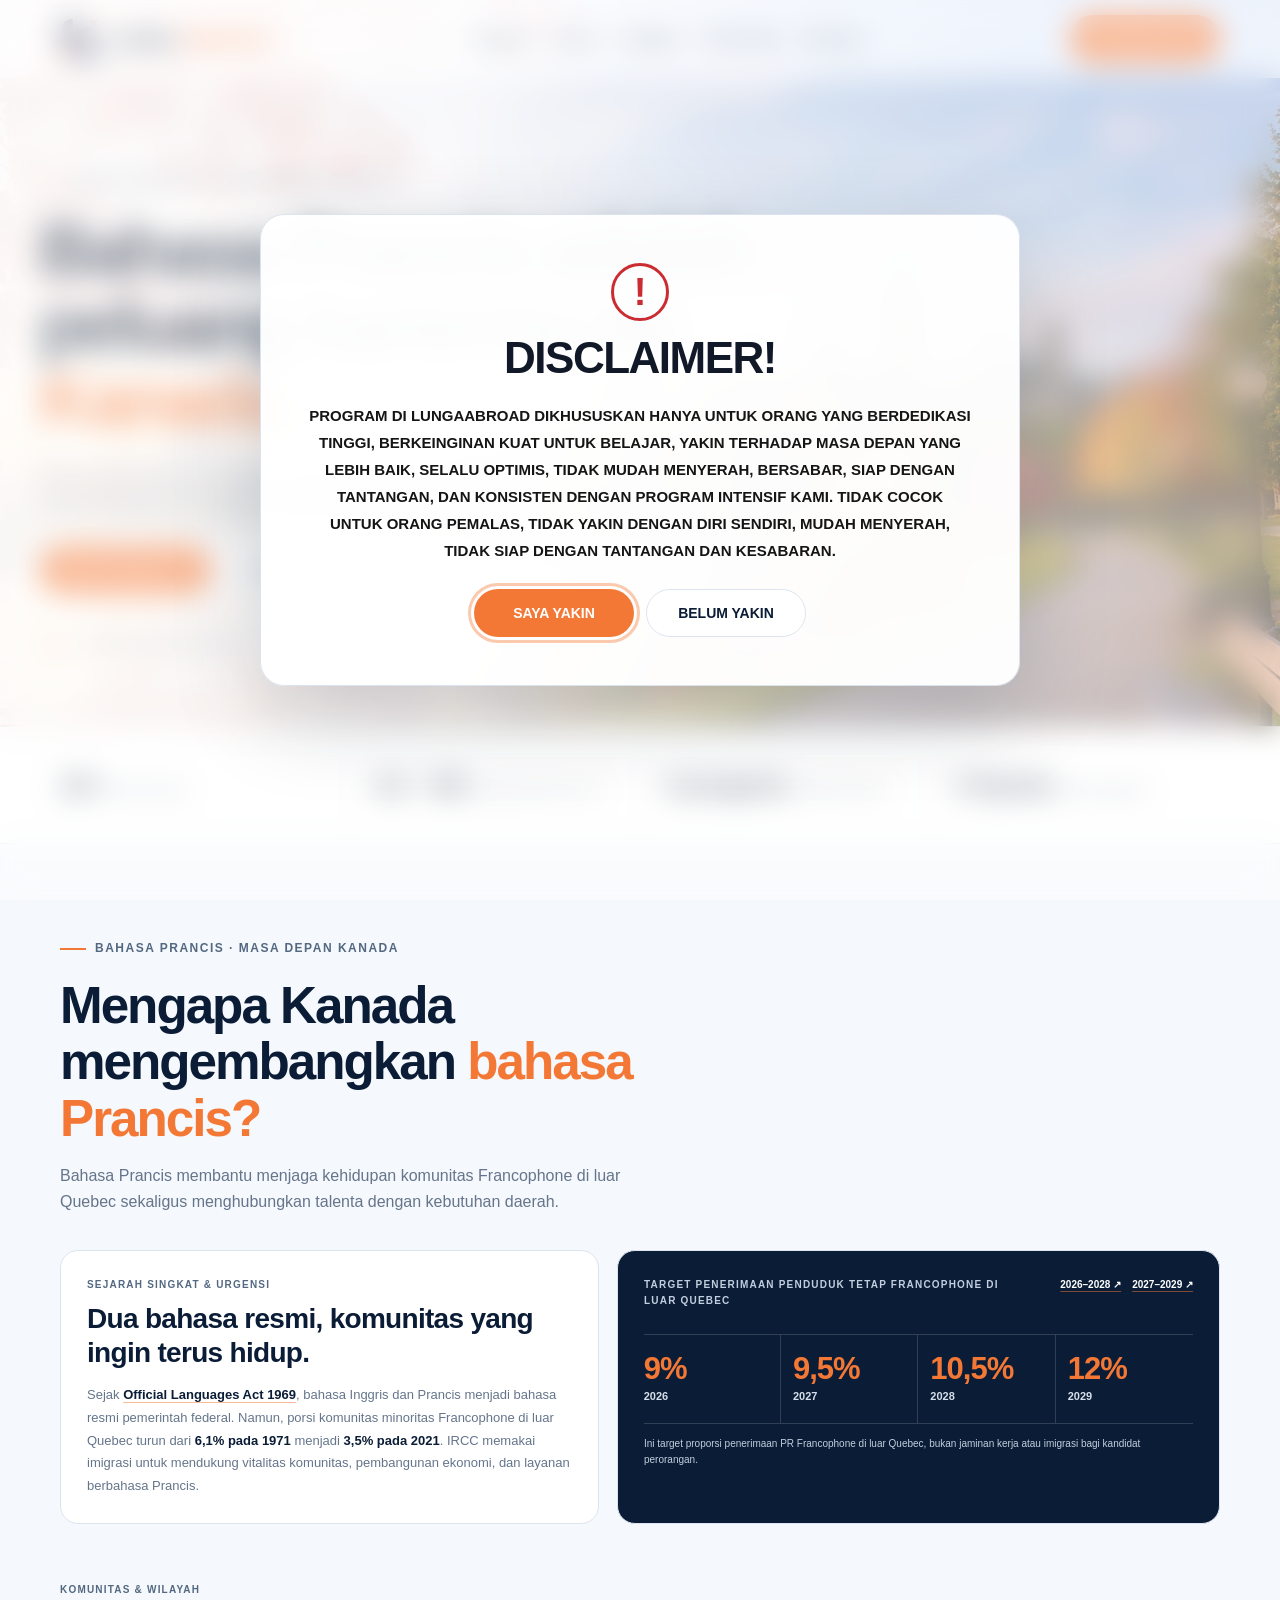
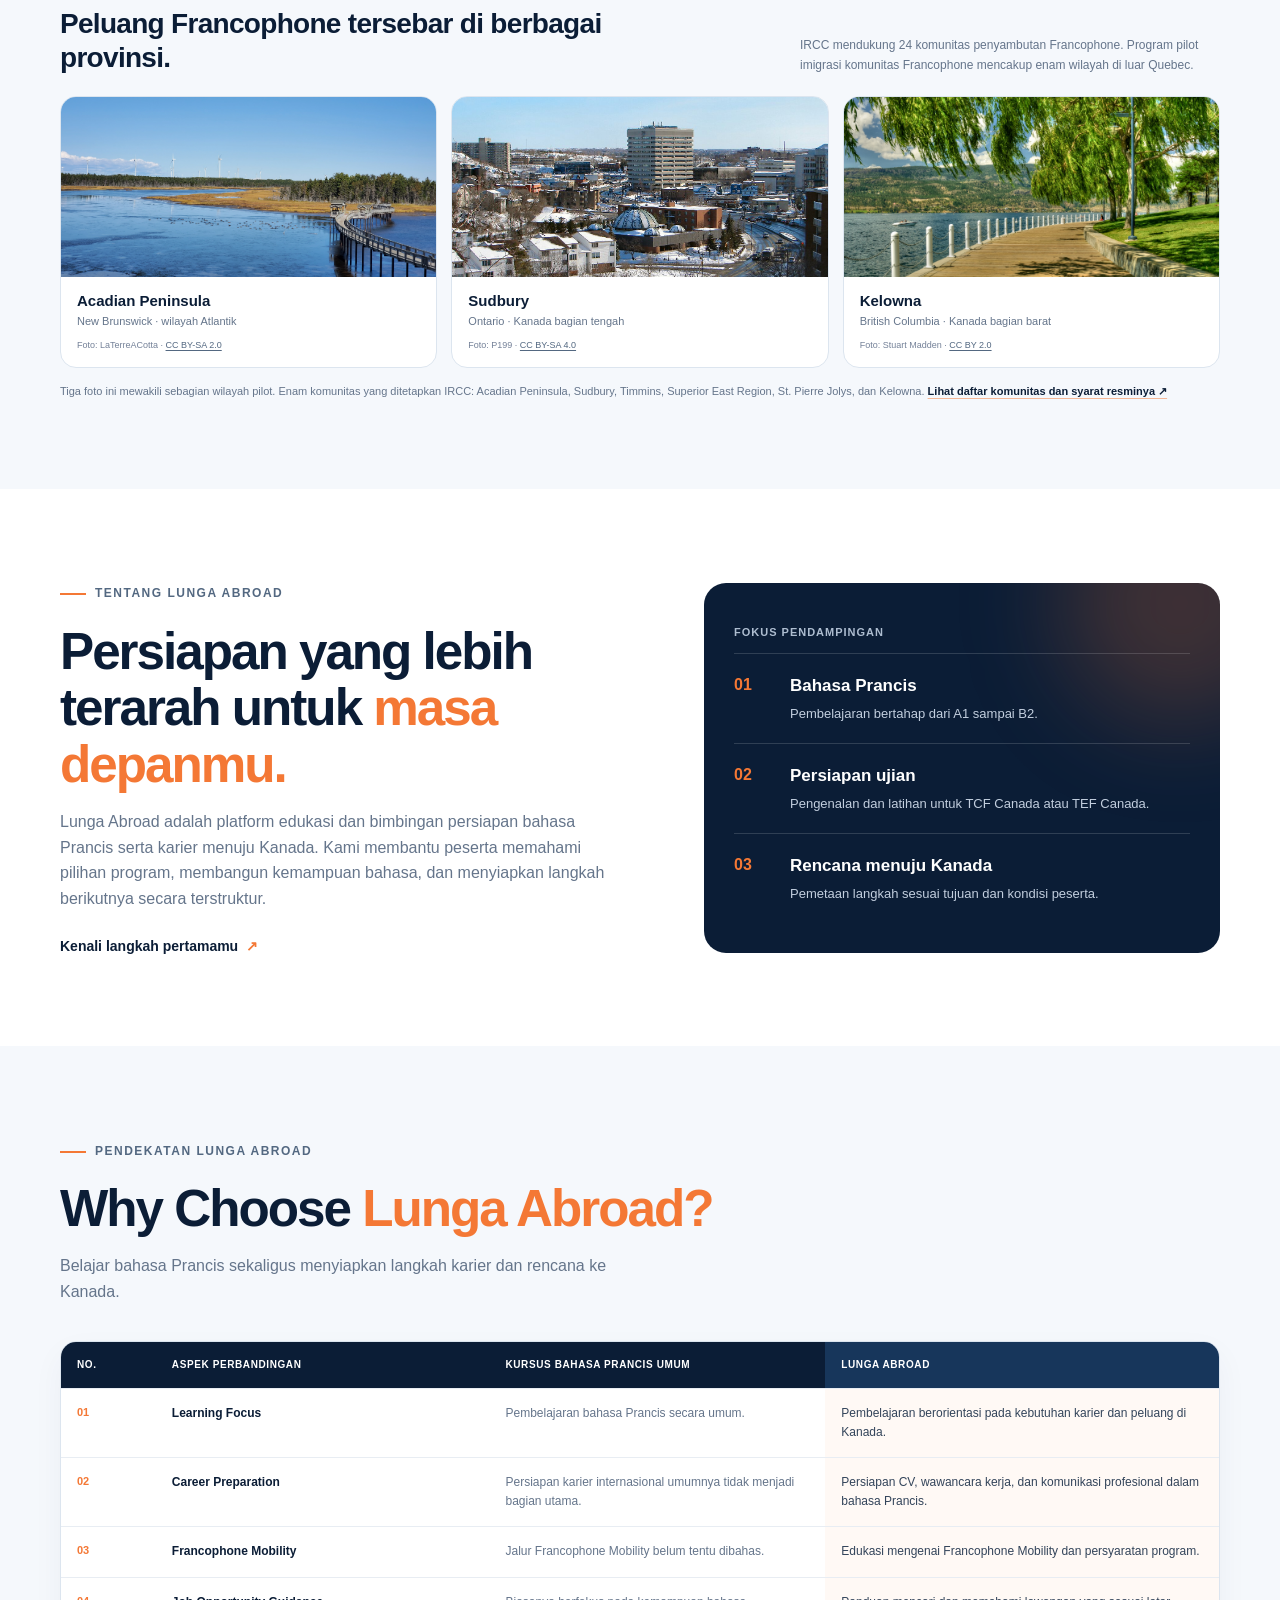
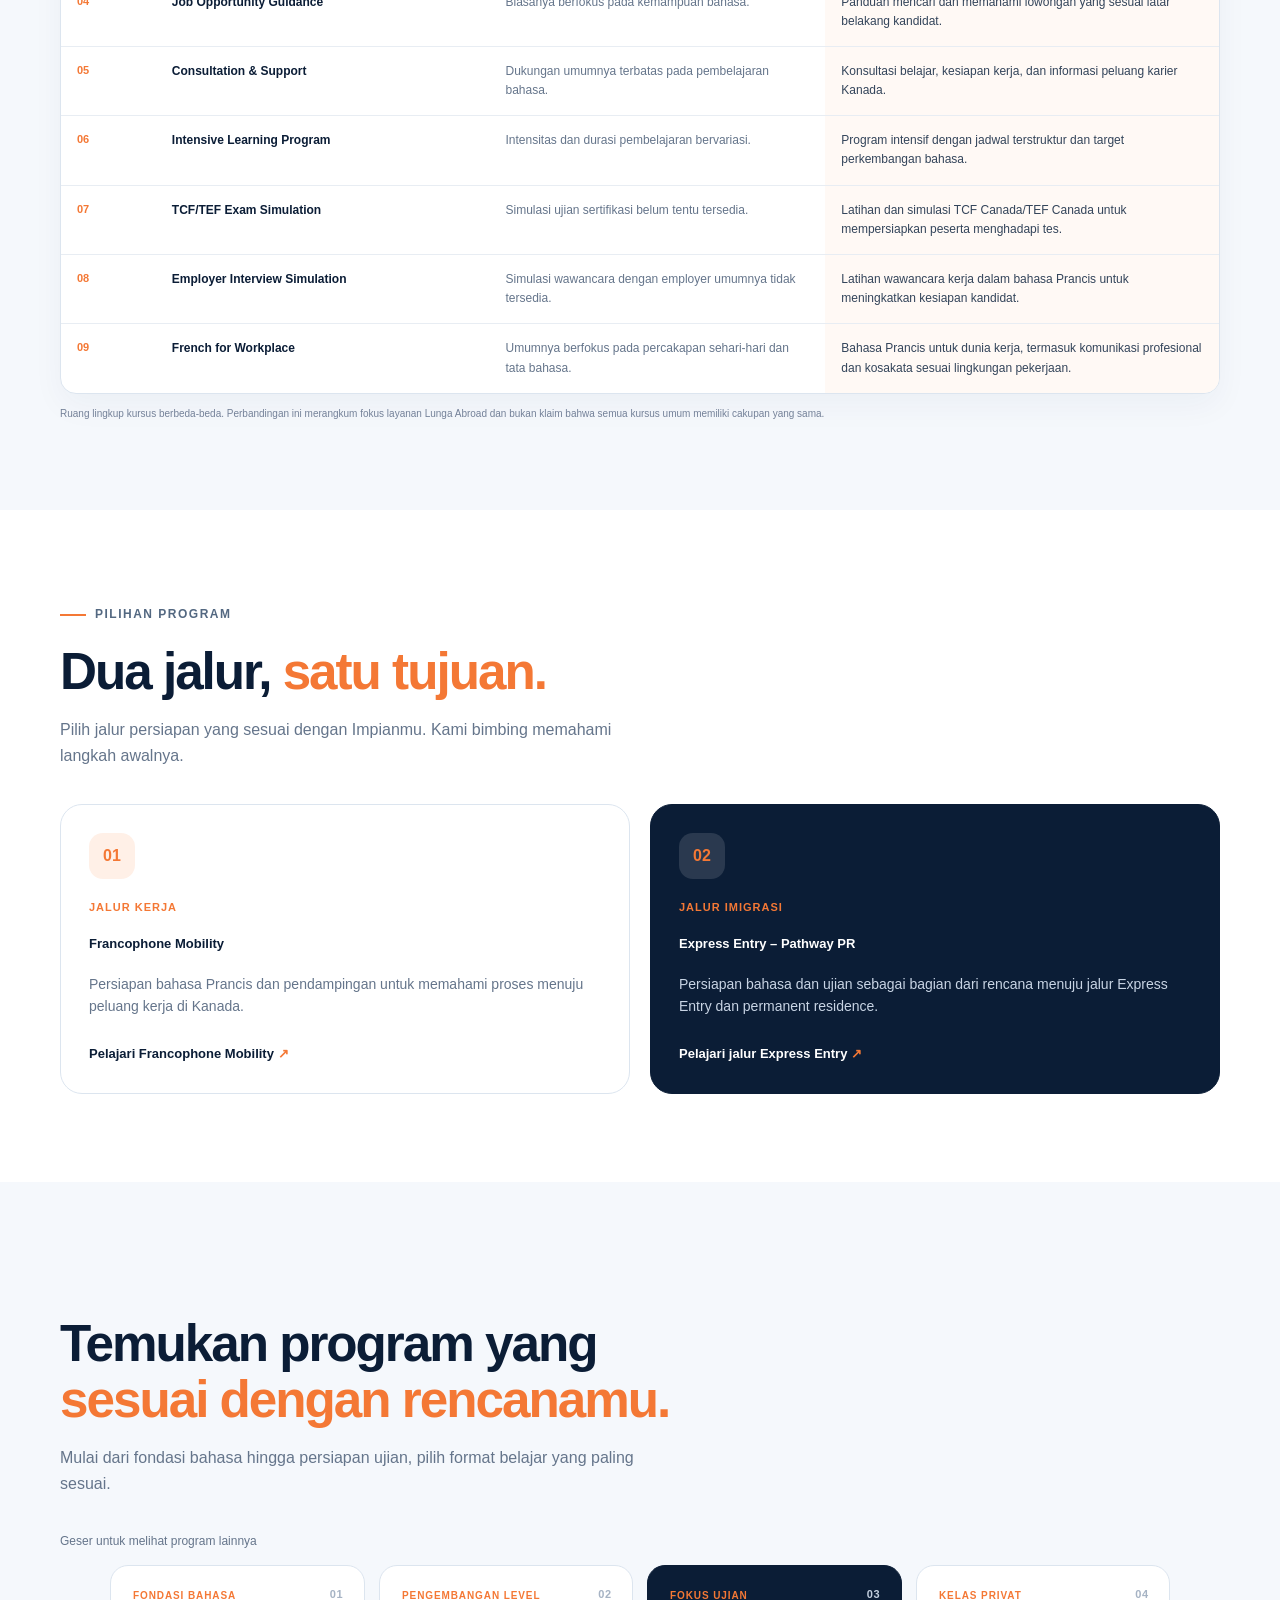
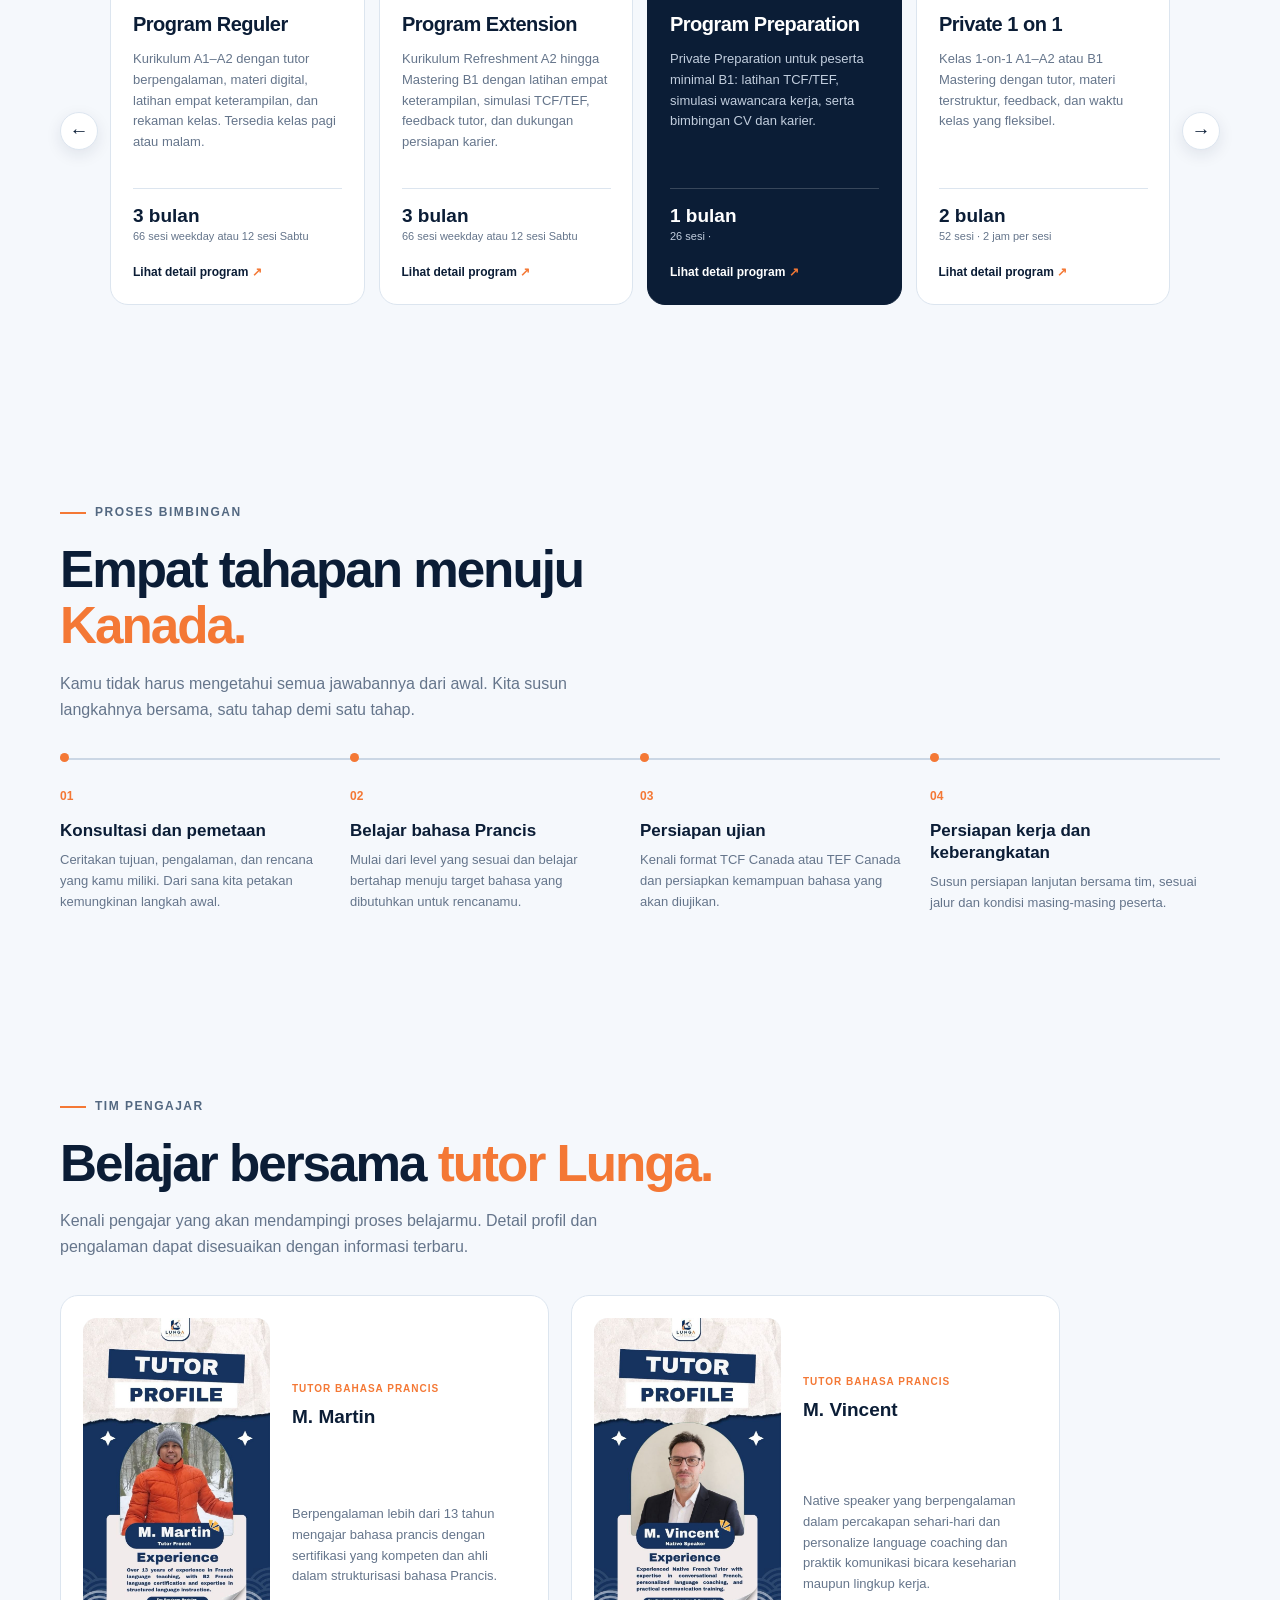
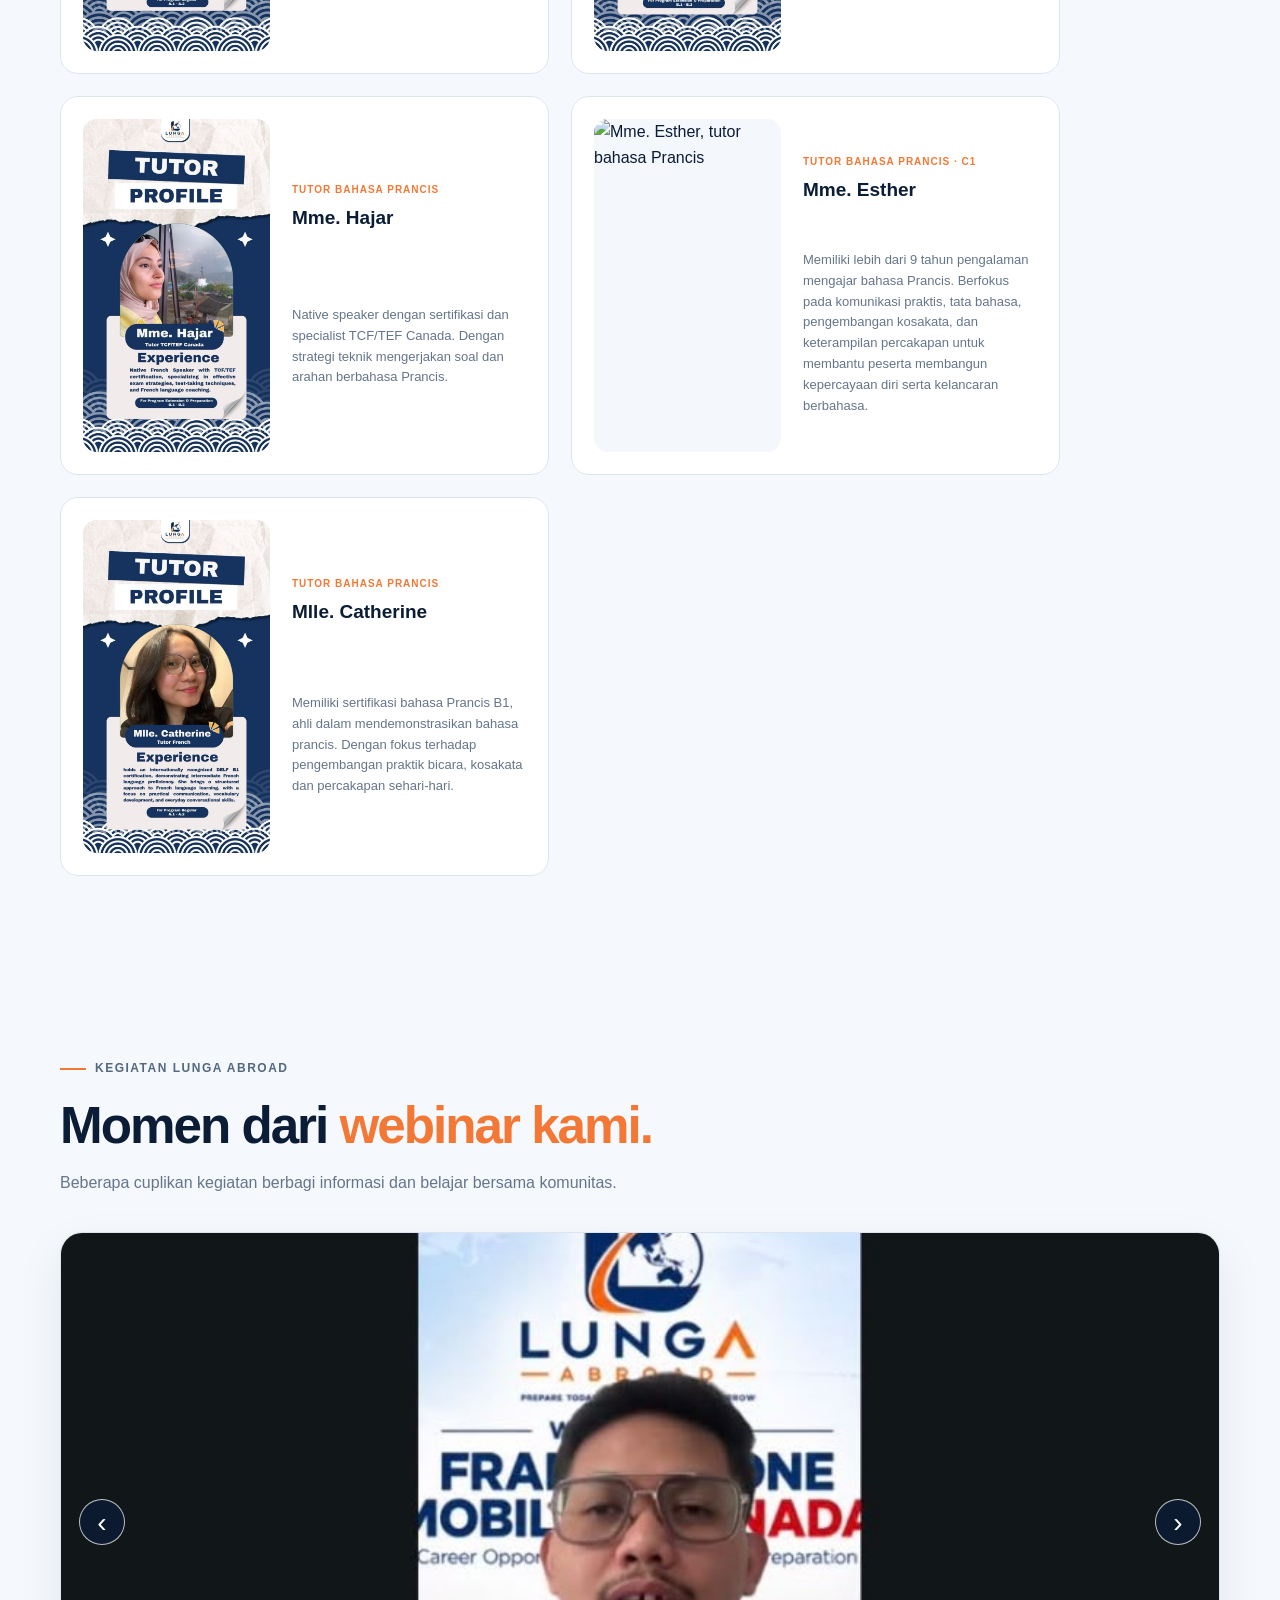
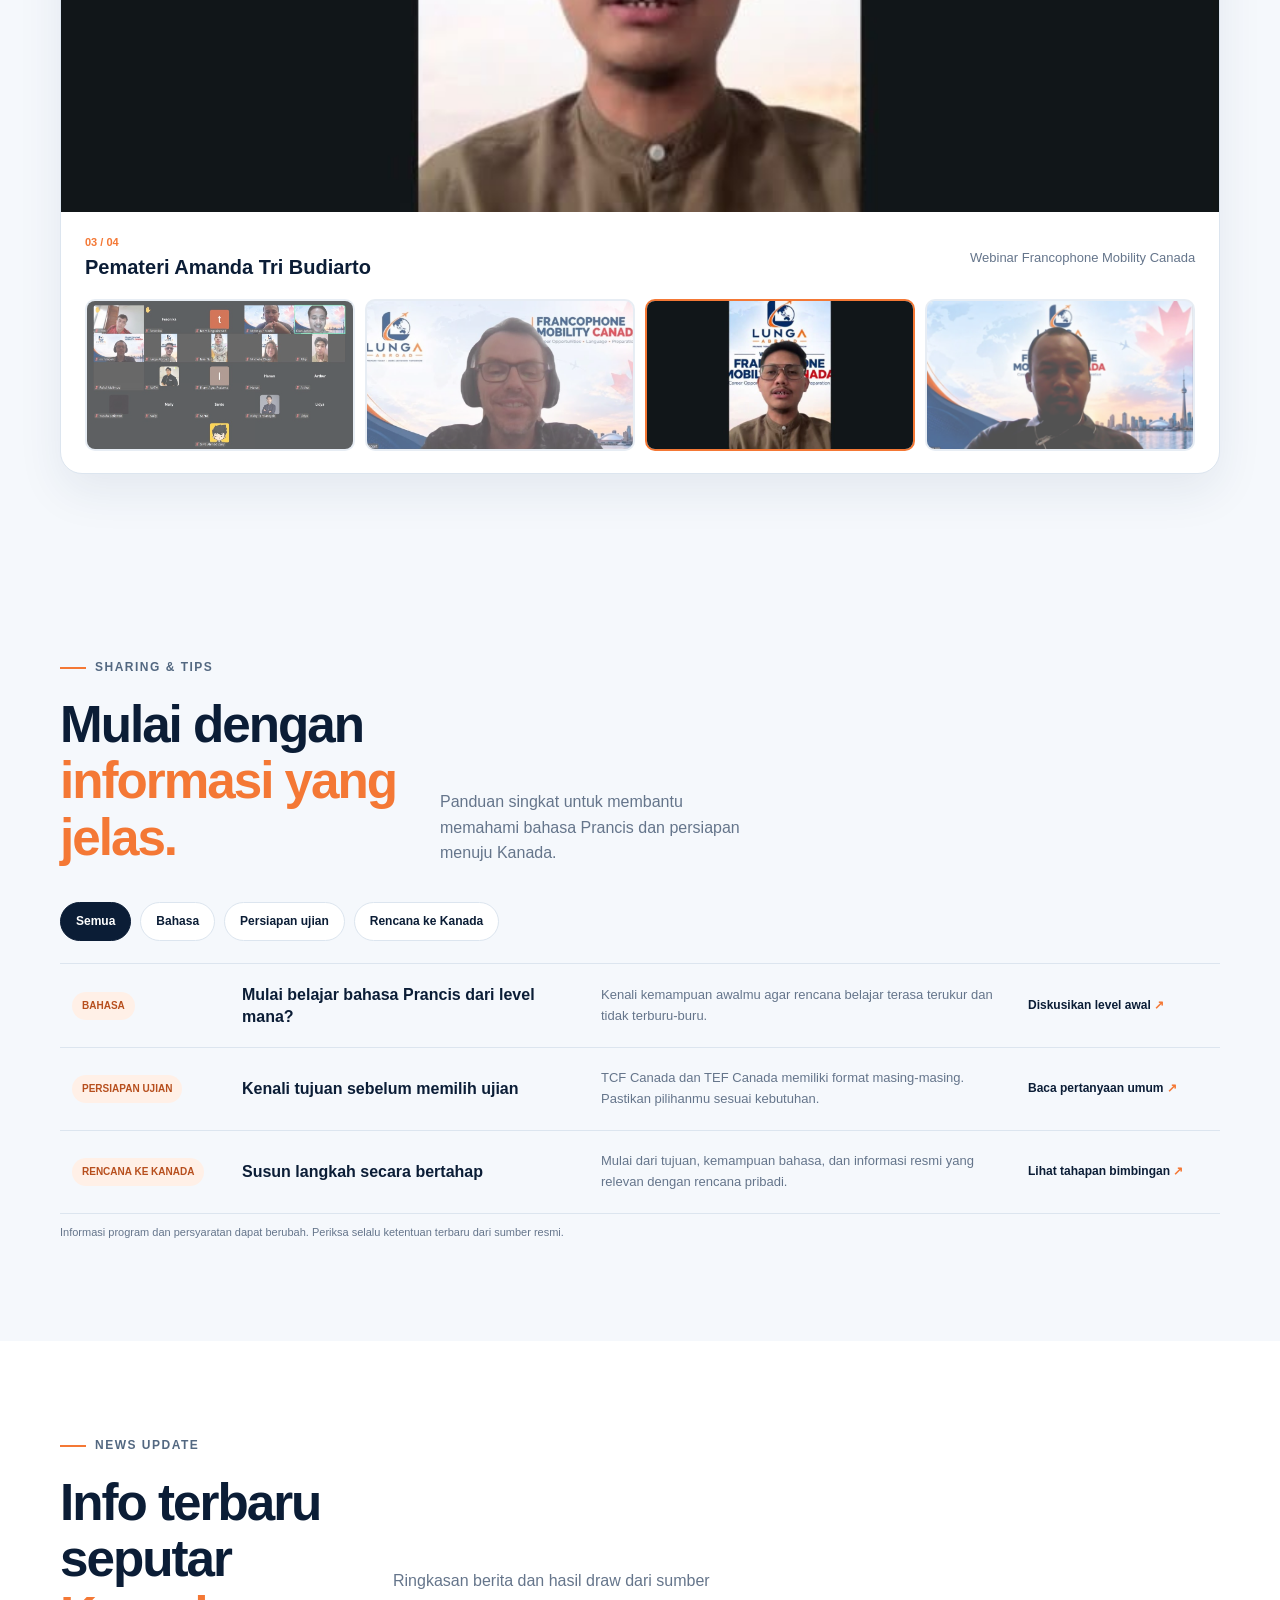
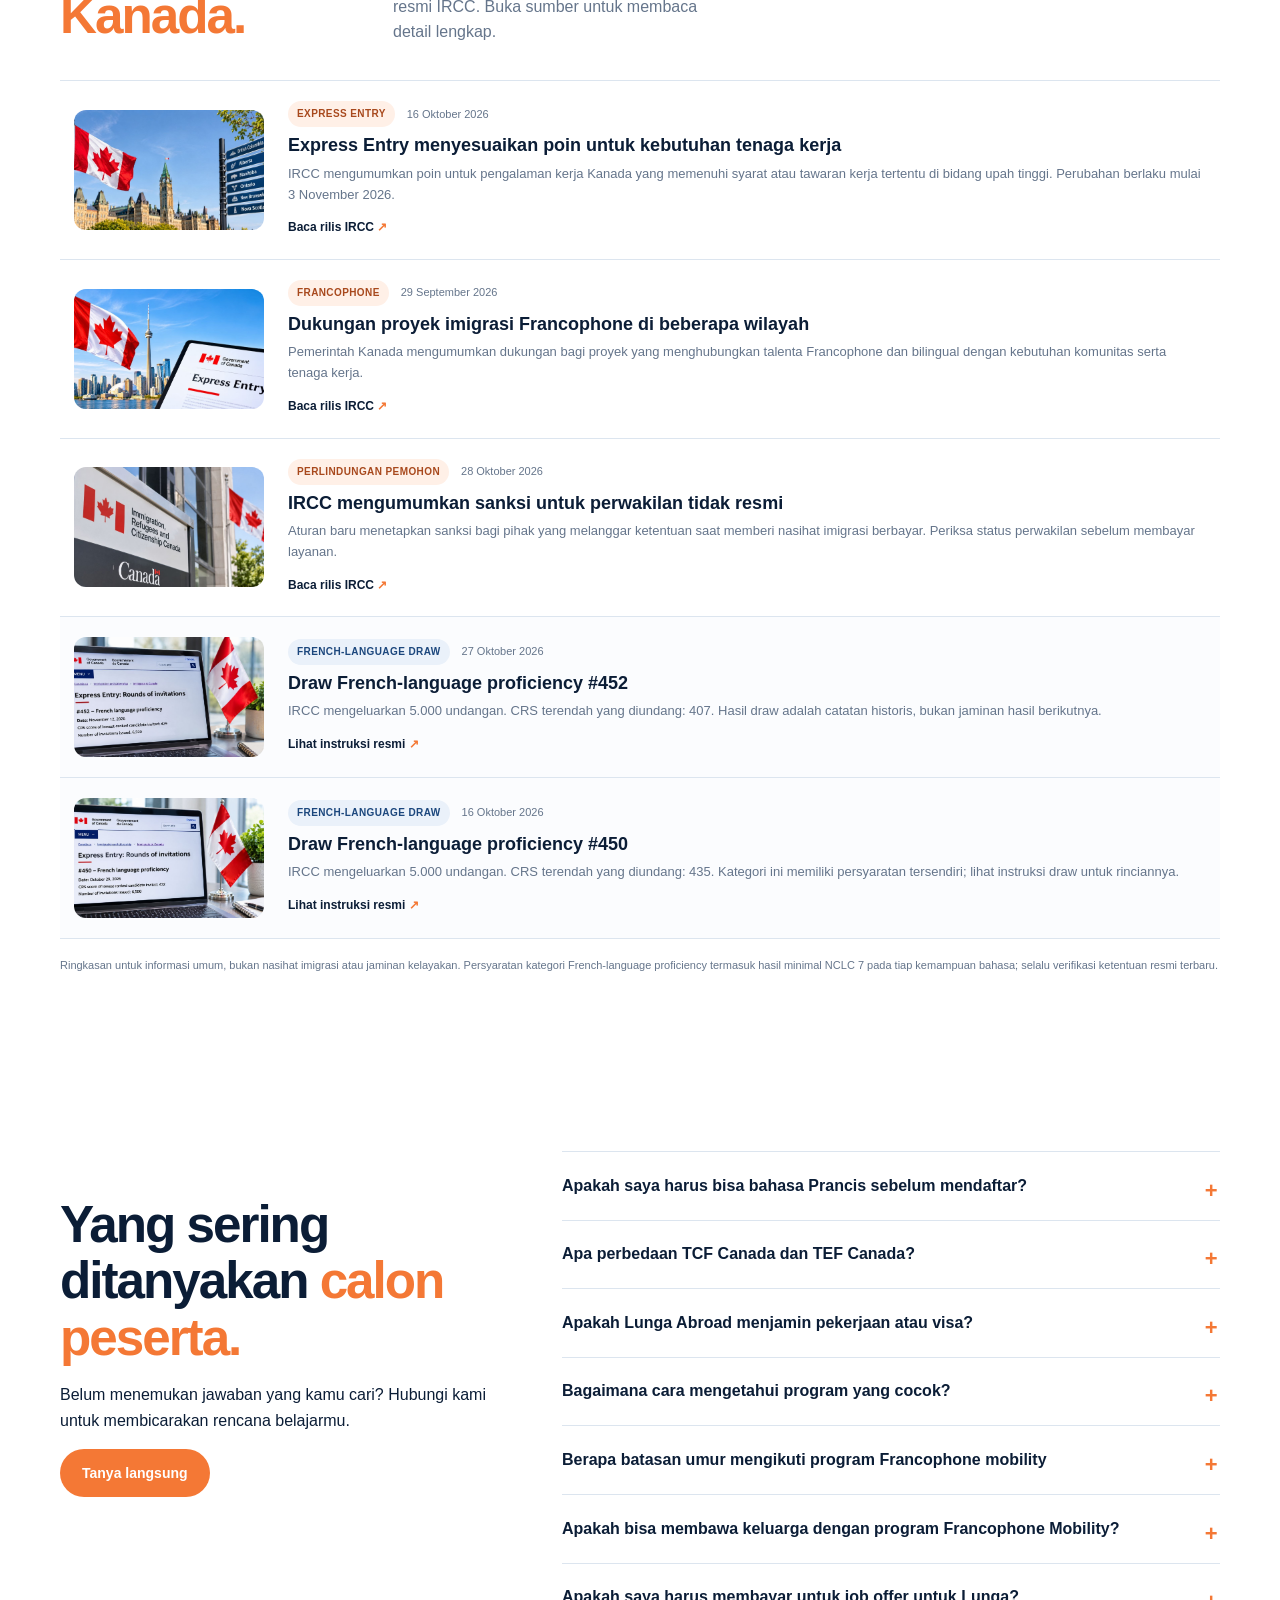
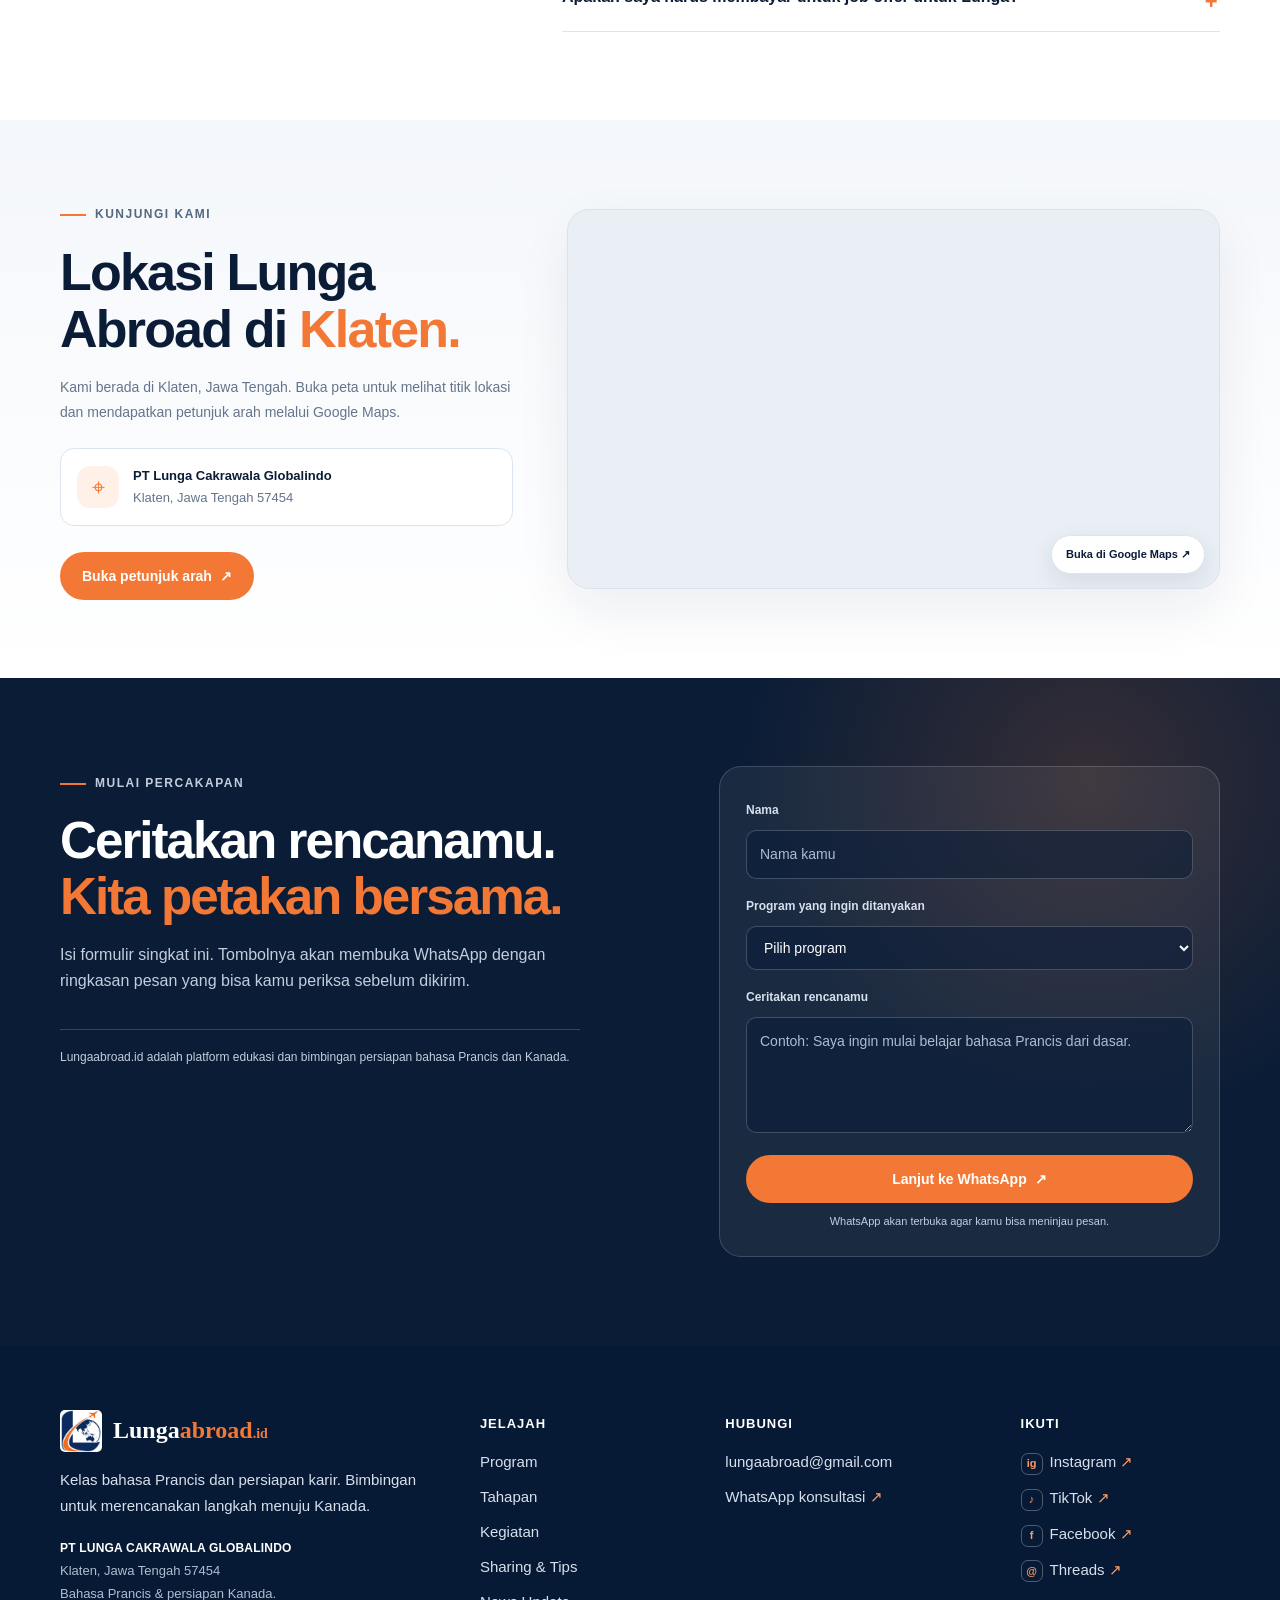
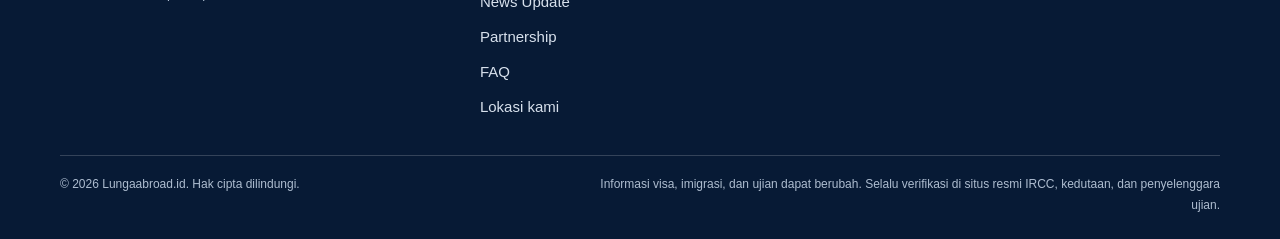
==== commit 25c0db09: "Update index.html" ====
--- a/index.html
+++ b/index.html
@@ -381,8 +381,7 @@
         <p class="tutor-role">Tutor bahasa Prancis</p>
         <h3>M. Martin</h3>
         <p>
-          Mendampingi peserta membangun fondasi bahasa dan kepercayaan diri
-          untuk berkomunikasi.
+          Berpengalaman lebih dari 13 tahun mengajar bahasa prancis dengan sertifikasi yang kompeten dan ahli dalam strukturisasi bahasa Prancis.
         </p>
       </article>
 
@@ -391,8 +390,7 @@
         <p class="tutor-role">Tutor bahasa Prancis</p>
         <h3>M. Vincent</h3>
         <p>
-          Membantu peserta berlatih bahasa Prancis secara bertahap sesuai
-          tingkat dan tujuan belajar.
+          Native speaker yang berpengalaman dalam percakapan sehari-hari dan personalize language coaching dan praktik komunikasi bicara keseharian maupun lingkup kerja.
         </p>
       </article>
 
@@ -401,9 +399,15 @@
         <p class="tutor-role">Tutor bahasa Prancis</p>
         <h3>Mme. Hajar</h3>
         <p>
-          Mendampingi latihan bahasa dan persiapan peserta menuju target
-          pembelajaran berikutnya.
-        </p>
+          Native speaker dengan sertifikasi dan specialist TCF/TEF Canada. Dengan strategi teknik mengerjakan soal dan arahan berbahasa Prancis.
+        </p>
+      </article>
+
+      <article class="tutor-card">
+        <img class="tutor-photo" src="assets/img/ester.jpg" alt="Mme. Esther, tutor bahasa Prancis" loading="lazy">
+        <p class="tutor-role">Tutor bahasa Prancis · C1</p>
+        <h3>Mme. Esther</h3>
+        <p>Memiliki lebih dari 9 tahun pengalaman mengajar bahasa Prancis. Berfokus pada komunikasi praktis, tata bahasa, pengembangan kosakata, dan keterampilan percakapan untuk membantu peserta membangun kepercayaan diri serta kelancaran berbahasa.</p>
       </article>
 
       <article class="tutor-card">
@@ -411,8 +415,7 @@
         <p class="tutor-role">Tutor bahasa Prancis</p>
         <h3>Mlle. Catherine</h3>
         <p>
-          Membimbing peserta mengembangkan keterampilan bahasa untuk
-          kebutuhan belajar dan ujian.
+          Memiliki sertifikasi bahasa Prancis B1, ahli dalam mendemonstrasikan bahasa prancis. Dengan fokus terhadap pengembangan praktik bicara, kosakata dan percakapan sehari-hari.
         </p>
       </article>
     </div>
@@ -780,3 +783,4 @@
 
 
 
+
--- a/style.css
+++ b/style.css
@@ -470,7 +470,6 @@
 @media(max-width:1000px){.choice-grid#choice-program-track{grid-auto-columns:calc((100% - 14px)/2)}}
 @media(max-width:600px){.choice-carousel{padding:0 42px}.choice-grid#choice-program-track{grid-auto-columns:86%;gap:12px}.choice-card{min-height:290px}.choice-scroll-hint{font-size:11px}}
 
-.gallery-image{transition:opacity .55s ease}.gallery-image.is-fading{opacity:0}
 /* Layar disclaimer pertama kali pengunjung membuka website. */
 body.disclaimer-open{overflow:hidden}
 .disclaimer-gate{
@@ -541,7 +540,119 @@
 }
 @media(prefers-reduced-motion:reduce){.disclaimer-gate{transition:none}}
 
+/* Konteks Francophone Canada sebelum bagian dua jalur Lunga Abroad. */
+.francophone-context{background:#f5f8fc}
+.francophone-context-heading{max-width:760px}
+.francophone-context-heading h2{max-width:740px}
+.francophone-context-intro{display:grid;grid-template-columns:1fr 1.12fr;gap:18px;align-items:stretch}
+.francophone-history,.francophone-targets{padding:26px;border:1px solid var(--line);border-radius:18px;background:#fff}
+.francophone-label{margin:0 0 9px;color:#536881;font-size:10px;font-weight:800;letter-spacing:1.2px;text-transform:uppercase}
+.francophone-history h3,.francophone-region-heading h3{margin:0;font-size:clamp(21px,2.5vw,28px);line-height:1.22;letter-spacing:-.7px}
+.francophone-history>p:last-child{margin:13px 0 0;color:var(--muted);font-size:13px;line-height:1.75}
+.francophone-history>p:last-child strong{color:var(--navy)}
+.francophone-history a,.francophone-target-heading>a,.francophone-community-note a{color:var(--navy);font-weight:800;text-decoration:underline;text-decoration-color:#f4783580;text-underline-offset:3px}
+.francophone-targets{background:var(--navy);color:#fff}
+.francophone-target-heading{display:flex;align-items:start;justify-content:space-between;gap:16px}
+.francophone-target-heading .francophone-label{max-width:390px;color:#c2cede}
+.francophone-target-links{display:flex;flex:0 0 auto;gap:11px}
+.francophone-target-links>a{color:#fff;font-size:10px;font-weight:800;text-decoration:underline;text-decoration-color:#f4783580;text-underline-offset:3px}
+.francophone-target-row{display:grid;grid-template-columns:repeat(4,minmax(0,1fr));margin-top:16px;border-top:1px solid #ffffff27;border-bottom:1px solid #ffffff27}
+.francophone-target-row>div{display:grid;gap:2px;padding:17px 10px 17px 0;border-right:1px solid #ffffff27}
+.francophone-target-row>div+div{padding-left:12px}
+.francophone-target-row>div:last-child{border-right:0}
+.francophone-target-row strong{color:var(--orange);font-size:clamp(22px,3vw,31px);line-height:1.1;letter-spacing:-1px}
+.francophone-target-row span{color:#d5deea;font-size:11px;font-weight:700}
+.francophone-target-note{margin:12px 0 0;color:#c2cede;font-size:10px;line-height:1.6}
+.francophone-region-heading{display:flex;align-items:end;justify-content:space-between;gap:32px;margin:58px 0 20px}
+.francophone-region-heading>div{max-width:560px}
+.francophone-region-heading>div .francophone-label{margin-bottom:9px}
+.francophone-region-heading>p{max-width:420px;margin:0;color:var(--muted);font-size:12px;line-height:1.7}
+.francophone-photo-list{display:grid;grid-template-columns:repeat(3,minmax(0,1fr));gap:14px}
+.francophone-place{min-width:0;overflow:hidden;margin:0;border:1px solid var(--line);border-radius:16px;background:#fff}
+.francophone-place img{display:block;width:100%;height:180px;object-fit:cover;background:#eaf1fa}
+.francophone-place figcaption{display:grid;gap:3px;padding:14px 16px 15px}
+.francophone-place figcaption strong{font-size:15px;line-height:1.3}
+.francophone-place figcaption>span{color:var(--muted);font-size:11px}
+.francophone-place figcaption small{margin-top:5px;color:#748198;font-size:9px;line-height:1.5}
+.francophone-place figcaption small a{color:#536881;text-decoration:underline;text-underline-offset:2px}
+.francophone-community-note{margin:14px 0 0;color:var(--muted);font-size:11px;line-height:1.7}
+@media(max-width:850px){.francophone-context-intro{grid-template-columns:1fr}.francophone-region-heading{align-items:flex-start;flex-direction:column;gap:10px}.francophone-region-heading>p{max-width:600px}}
+@media(max-width:600px){.francophone-history,.francophone-targets{padding:20px}.francophone-target-heading{flex-direction:column;gap:2px}.francophone-target-row>div{padding-right:5px}.francophone-target-row>div+div{padding-left:7px}.francophone-target-row strong{font-size:21px}.francophone-target-row span{font-size:9px}.francophone-region-heading{margin-top:42px}.francophone-photo-list{grid-template-columns:1fr}.francophone-place img{height:190px}}
+
+/* Perbandingan kursus umum dan fokus pendampingan Lunga Abroad. */
+.lunga-comparison-section{background:#f5f8fc}
+.comparison-scroll{overflow-x:auto;border:1px solid var(--line);border-radius:16px;background:#fff;box-shadow:0 12px 32px #1833530b;scrollbar-width:thin;scrollbar-color:#f47835 #e4eaf1}
+.comparison-scroll:focus-visible{outline:3px solid #f4783555;outline-offset:3px}
+.lunga-comparison{width:100%;min-width:820px;border-collapse:collapse;text-align:left;font-size:12px;line-height:1.6}
+.lunga-comparison th,.lunga-comparison td{padding:15px 16px;border-bottom:1px solid #e8edf3;vertical-align:top}
+.lunga-comparison thead th{background:var(--navy);color:#fff;font-size:10px;font-weight:800;letter-spacing:.6px;text-transform:uppercase}
+.lunga-comparison thead th:last-child{background:#17365b}
+.lunga-comparison tbody tr:last-child th,.lunga-comparison tbody tr:last-child td{border-bottom:0}
+.lunga-comparison tbody th{width:54px;color:var(--orange);font-size:11px}
+.lunga-comparison tbody td:nth-child(2){width:190px;color:var(--navy)}
+.lunga-comparison tbody td:nth-child(3){width:29%;color:var(--muted)}
+.lunga-comparison tbody td:last-child{width:34%;background:#fff9f5;color:#33445a}
+.lunga-comparison tbody td:last-child strong{color:var(--navy)}
+.comparison-note{margin:12px 0 0;color:#748198;font-size:10px;line-height:1.6}
+@media(max-width:600px){.lunga-comparison{min-width:760px}.lunga-comparison th,.lunga-comparison td{padding:13px 12px}.lunga-comparison tbody td:nth-child(2){width:165px}}
+
 .gallery-image{transition:opacity .55s ease}.gallery-image.is-fading{opacity:0}
 
-
-
+/* Hero kembali memakai foto Autumn Canada tanpa gerak. */
+
+/* Partnership page */
+.partnership-page{background:#fff;color:var(--navy)}
+.partnership-page .nav-links .is-current{color:var(--orange)}
+.partnership-hero{position:relative;isolation:isolate;overflow:hidden;min-height:580px;display:flex;align-items:center;padding:90px 0 82px;background:radial-gradient(circle at 82% 28%,#f4783520,transparent 23%),linear-gradient(135deg,#f3f7fc,#fff 62%,#f7f9fc)}
+.partnership-hero:before,.partnership-hero:after{position:absolute;z-index:-1;content:"";border:1px solid #d9e4f1;border-radius:50%}.partnership-hero:before{width:510px;height:510px;right:5%;top:28px}.partnership-hero:after{width:350px;height:350px;right:10.5%;top:108px}
+.partnership-hero-content{position:relative;z-index:1}.partnership-hero h1{max-width:800px;font-size:clamp(44px,7vw,78px);letter-spacing:-3.5px}.partnership-hero h1 span,.partnership-final-cta h2 span{color:var(--orange)}
+.partnership-lead{max-width:700px;margin:24px 0 12px;color:#435771;font-size:clamp(19px,2.5vw,25px);line-height:1.45}.partnership-intro{max-width:700px;color:var(--muted);font-size:15px}.partnership-positioning{margin:30px 0 0;color:#536881;font-size:11px;font-weight:800;letter-spacing:1.1px;text-transform:uppercase}
+.partnership-hero-orbit{position:absolute;right:14%;top:47%;display:grid;gap:16px;transform:translateY(-50%);color:#536881;font-size:10px;font-weight:800;letter-spacing:1.5px}.partnership-hero-orbit span{padding:12px 16px;border:1px solid #dce5ef;border-radius:999px;background:#ffffffb8;box-shadow:0 10px 30px #1833530b}
+.partnership-section{padding:82px 0}.partnership-soft{background:#f5f8fc}.partnership-two-cards{display:grid;grid-template-columns:repeat(2,minmax(0,1fr));gap:18px}.partnership-info-card{padding:30px;border:1px solid var(--line);border-radius:20px;background:#fff}.partnership-info-card h3{margin:0 0 18px;font-size:24px}.partnership-card-index{display:block;margin-bottom:18px;color:var(--orange);font-size:11px;font-weight:800;letter-spacing:1px}.partnership-info-card ul{display:grid;gap:11px;margin:0;padding-left:20px;color:#536881;font-size:14px}.partnership-info-card li::marker{color:var(--orange)}.partnership-boundary{border-color:#f2d1c1;background:#fffaf7}.partnership-callout{margin:18px 0 0;padding:18px 20px;border-left:3px solid var(--orange);border-radius:0 12px 12px 0;background:#fff;color:#536881;font-size:14px}
+.partner-type-grid{display:grid;grid-template-columns:repeat(2,minmax(0,1fr));gap:16px}.partner-type-card{display:flex;min-height:260px;flex-direction:column;align-items:flex-start;padding:25px;border:1px solid var(--line);border-radius:18px;background:#fff}.partner-type-card>span{color:var(--orange);font-size:10px;font-weight:800;letter-spacing:1px;text-transform:uppercase}.partner-type-card h3{margin:12px 0 8px;font-size:21px;line-height:1.3}.partner-type-card p{margin:0 0 18px;color:var(--muted);font-size:13px}.partner-type-card small{margin-top:auto;color:#748198;font-size:11px;line-height:1.6}.partner-type-card small a,.mobility-info a{color:var(--navy);font-weight:800;text-decoration:underline;text-decoration-color:#f4783580;text-underline-offset:3px}
+.partnership-steps{display:grid;grid-template-columns:repeat(5,minmax(0,1fr));gap:0;margin:0;padding:0;list-style:none}.partnership-steps li{position:relative;padding:23px 17px 0 0;border-top:1px solid #cbd7e5}.partnership-steps li:before{position:absolute;top:-5px;left:0;width:9px;height:9px;border-radius:50%;background:var(--orange);content:""}.partnership-steps li>span{color:var(--orange);font-size:12px;font-weight:800}.partnership-steps h3{margin:10px 0 7px;font-size:16px;line-height:1.3}.partnership-steps p{margin:0;color:var(--muted);font-size:12px}
+.teer-grid{display:grid;grid-template-columns:repeat(3,minmax(0,1fr));gap:13px}.teer-grid article{padding:20px;border:1px solid var(--line);border-radius:16px;background:#fff}.teer-grid strong{color:var(--orange);font-size:11px;letter-spacing:.8px}.teer-grid h3{margin:8px 0;font-size:17px}.teer-grid p,.partnership-fineprint{margin:0;color:var(--muted);font-size:12px}.partnership-fineprint{margin-top:14px;font-size:11px;line-height:1.65}
+.mobility-info{margin-top:25px;padding:26px;border:1px solid #d7e2ef;border-radius:18px;background:var(--navy);color:#fff}.mobility-info .eyebrow{margin-bottom:8px;color:#d5deea}.mobility-info h3{margin:0 0 10px;font-size:24px}.mobility-info p{color:#d5deea;font-size:13px;line-height:1.75}.mobility-info strong{display:block;margin-top:14px;color:#fff;font-size:12px}.mobility-info a{color:#fff}.partnership-dark-card{border-color:var(--navy);background:var(--navy);color:#fff}.partnership-dark-card ul{color:#d5deea}
+.partnership-form-section{background:#f5f8fc}.partnership-form-layout{display:grid;grid-template-columns:.75fr 1.25fr;align-items:start;gap:50px}.partnership-form-copy{position:sticky;top:115px}.partnership-form-copy h2{margin:0;font-size:clamp(34px,4vw,52px);line-height:1.1;letter-spacing:-2px}.partnership-form-copy h2 span{color:var(--orange)}.partnership-form-copy>p:not(.eyebrow){color:var(--muted)}.partnership-form{display:grid;gap:15px;padding:28px;border:1px solid var(--line);border-radius:20px;background:#fff;box-shadow:0 18px 45px #1833530a}.partnership-form h3{margin:10px 0 0;padding-bottom:10px;border-bottom:1px solid var(--line);font-size:17px}.partnership-form>label,.partnership-form-row>label{display:grid;gap:6px;color:#40526a;font-size:12px;font-weight:700}.partnership-form input:not([type=checkbox]),.partnership-form select,.partnership-form textarea{width:100%;min-height:44px;padding:10px 12px;border:1px solid #d6e0eb;border-radius:10px;background:#fff;color:var(--navy);font-size:13px}.partnership-form textarea{resize:vertical}.partnership-form-row{display:grid;grid-template-columns:repeat(2,minmax(0,1fr));gap:12px}.conditional-credentials{display:grid;gap:12px;padding:16px;border-radius:12px;background:#f5f8fc}.conditional-credentials[hidden]{display:none}.conditional-credentials h4{margin:0;font-size:13px}.conditional-credentials label{display:grid;gap:6px;color:#40526a;font-size:12px;font-weight:700}.conditional-credentials input{min-height:42px;padding:9px 11px;border:1px solid #d6e0eb;border-radius:9px}
+.partnership-interest-grid{display:grid;grid-template-columns:repeat(2,minmax(0,1fr));gap:9px}.partnership-interest-grid label,.partnership-consent{display:flex;align-items:flex-start;gap:8px;color:#52637a;font-size:12px;font-weight:400}.partnership-interest-grid input,.partnership-consent input{flex:0 0 auto;margin-top:3px;accent-color:var(--orange)}.partnership-consent a{color:var(--navy);font-weight:800;text-decoration:underline}.partnership-honeypot{position:absolute!important;left:-10000px!important;width:1px!important;height:1px!important;overflow:hidden!important}.partnership-form-status{margin:0;color:#65758b;font-size:11px}.partnership-form-status.is-error{color:#a33030}.partnership-form-status.is-ready{color:#27664e}.partnership-four-steps{grid-template-columns:repeat(4,minmax(0,1fr))}
+.partnership-faq-layout{display:grid;grid-template-columns:.7fr 1.3fr;gap:55px;align-items:start}.partnership-faq-list .faq-item:first-child{border-top:1px solid var(--line)}.partnership-final-cta{padding:80px 0;background:var(--navy);color:#fff;text-align:center}.partnership-final-cta .container{max-width:850px}.partnership-final-cta .eyebrow{color:#d5deea}.partnership-final-cta h2{margin:0;font-size:clamp(34px,5vw,54px);line-height:1.12;letter-spacing:-1.8px}.partnership-final-cta p:not(.eyebrow){max-width:640px;margin:18px auto 24px;color:#c2cede}.partnership-privacy{padding:28px 0;background:#f5f8fc}.partnership-privacy h2{margin:0 0 8px;font-size:16px}.partnership-privacy p{max-width:900px;margin:0;color:#65758b;font-size:12px}.partnership-disclaimer{padding:24px 0;background:#071426;color:#c2cede}.partnership-disclaimer p{margin:0;font-size:11px;line-height:1.7}.partnership-page .footer-content a{color:#fff;text-decoration:underline;text-underline-offset:3px}
+@media(max-width:850px){.partnership-hero{min-height:540px}.partnership-hero-orbit{right:6%;opacity:.6}.partnership-steps{grid-template-columns:repeat(2,minmax(0,1fr));gap:24px 10px}.partnership-form-layout,.partnership-faq-layout{grid-template-columns:1fr;gap:25px}.partnership-form-copy{position:static}}
+@media(max-width:600px){.partnership-hero{min-height:0;padding:68px 0 58px}.partnership-hero h1{font-size:clamp(42px,12vw,58px);letter-spacing:-2.5px}.partnership-hero-orbit{right:-25px;top:auto;bottom:12px;display:flex;gap:6px;transform:none;opacity:.45}.partnership-hero-orbit span{padding:7px 9px;font-size:8px}.partnership-section{padding:62px 0}.partnership-two-cards,.partner-type-grid,.teer-grid{grid-template-columns:1fr}.partnership-info-card{padding:22px}.partner-type-card{min-height:0;padding:21px}.partnership-steps,.partnership-four-steps{grid-template-columns:1fr;gap:18px}.partnership-steps li{padding:14px 0 0 19px;border-top:0;border-left:1px solid #cbd7e5}.partnership-steps li:before{top:17px;left:-5px}.partnership-form{padding:20px}.partnership-form-row,.partnership-interest-grid{grid-template-columns:1fr}.partnership-final-cta{padding:62px 0}.partnership-page .footer-content{align-items:flex-start;flex-direction:column}}
+
+
+/* Employer landing page */
+.employer-hero{position:relative;isolation:isolate;overflow:hidden;min-height:600px;display:flex;align-items:center;padding:88px 0 78px;background:radial-gradient(circle at 82% 26%,#f4783518,transparent 23%),linear-gradient(120deg,#f3f7fc 0%,#fff 58%,#f4f7fb 100%)}
+.employer-hero:before{position:absolute;z-index:-1;top:-170px;right:-120px;width:640px;height:640px;border:1px solid #dce5ef;border-radius:50%;content:""}
+.employer-hero-grid{display:grid;grid-template-columns:minmax(0,1.25fr) minmax(300px,.75fr);align-items:center;gap:64px}
+.employer-hero-copy{position:relative;z-index:1}.employer-hero h1{max-width:790px;margin:20px 0;font-size:clamp(44px,6.2vw,76px);line-height:1.03;letter-spacing:-3px}.employer-hero h1 span,.employer-page .section-heading h2 span,.employer-transparency-grid h2 span{color:var(--orange)}
+.employer-lead{max-width:680px;margin:0 0 12px;color:#415671;font-size:clamp(18px,2.15vw,22px);line-height:1.5}.employer-intro{max-width:660px;color:var(--muted);font-size:14px;line-height:1.8}.employer-proofline{margin:26px 0 0;color:#65758b;font-size:10px;font-weight:800;letter-spacing:.75px;text-transform:uppercase}.employer-proofline span{padding:0 7px;color:var(--orange)}
+.employer-readiness-card{position:relative;z-index:1;padding:30px;border:1px solid #dce5ef;border-radius:24px;background:#ffffffed;box-shadow:0 26px 70px #14274312}.readiness-card-top{display:flex;align-items:center;gap:11px;color:#607189;font-size:11px;font-weight:800;letter-spacing:.8px;text-transform:uppercase}.readiness-icon{display:inline-grid;width:42px;height:42px;place-items:center;border-radius:14px;background:#fff0e8;color:var(--orange);font-size:12px;font-weight:900}.readiness-label{margin:28px 0 8px;color:#76859a;font-size:10px;font-weight:800;letter-spacing:1.1px;text-transform:uppercase}.employer-readiness-card h2{margin:0 0 22px;font-size:27px;line-height:1.2;letter-spacing:-.7px}.readiness-track{display:grid;grid-template-columns:1fr 70px 24px;align-items:center;gap:12px;padding:14px 0;border-top:1px solid #e9eef4;color:#4f6178;font-size:12px}.readiness-track i{height:5px;overflow:hidden;border-radius:99px;background:#e8edf4}.readiness-track i b{display:block;width:74%;height:100%;border-radius:inherit;background:linear-gradient(90deg,#fa762d,#ffa366)}.readiness-track:nth-of-type(4) i b{width:58%}.readiness-track:nth-of-type(5) i b{width:82%}.readiness-track strong{color:#96a2b2;font-size:10px}.readiness-note{margin:18px 0 0;color:#77869a;font-size:10px;line-height:1.65}.employer-hero-orb{position:absolute;z-index:-1;right:9%;bottom:-240px;width:420px;height:420px;border:1px solid #f1a06b55;border-radius:50%;box-shadow:0 0 0 45px #f1a06b0a,0 0 0 90px #cdd9e817}
+.employer-page .section-heading{max-width:790px}.employer-page .section-heading>p:not(.eyebrow){max-width:760px}.employer-advantage-grid{margin-top:34px}.employer-page .partnership-info-card{min-height:210px}.employer-page .partnership-info-card p{margin:0;color:var(--muted);font-size:13px;line-height:1.75}.employer-roadmap{margin-top:40px}.employer-roadmap h3{font-size:15px}.employer-roadmap p{font-size:12px;line-height:1.65}
+.employer-fee-layout{display:grid;grid-template-columns:.82fr 1.18fr;gap:24px;margin-top:34px;align-items:start}.employer-fee-cards{display:grid;grid-template-columns:repeat(2,minmax(0,1fr));gap:12px}.employer-fee-card{min-height:168px;padding:20px;border:1px solid var(--line);border-radius:16px;background:#fff}.employer-fee-card span{display:block;color:#66778d;font-size:10px;font-weight:800;letter-spacing:.5px;text-transform:uppercase}.employer-fee-card strong{display:block;margin:10px 0 8px;color:var(--navy);font-size:31px;letter-spacing:-1px}.employer-fee-card p{margin:0;color:var(--muted);font-size:11px;line-height:1.6}.employer-fee-total{grid-column:1/-1;margin:0;padding:14px;border-radius:12px;background:#fff4ed;color:#5b6574;font-size:11px;line-height:1.6}.employer-fee-total strong{color:var(--navy)}.employer-comparison-wrap{padding:22px;border:1px solid var(--line);border-radius:18px;background:#fff}.employer-comparison-wrap h3{margin:0 0 14px;font-size:17px}.employer-table-scroll{overflow-x:auto}.employer-table{width:100%;border-collapse:collapse;font-size:11px;line-height:1.5}.employer-table th,.employer-table td{padding:11px 9px;border-bottom:1px solid #e8edf3;text-align:left;vertical-align:top}.employer-table thead th{background:#f4f7fb;color:#344962;font-size:10px}.employer-table tbody th{min-width:130px;color:#3f526a;font-weight:700}.employer-table tbody td{min-width:132px;color:#66778d}.employer-source-links{margin:22px 0 0;color:#6e7d91;font-size:11px;line-height:2}.employer-source-links a{color:var(--navy);font-weight:700;text-decoration-color:#f4783580;text-underline-offset:3px}
+.employer-teer-grid{margin-top:32px}.employer-teer-grid article{min-height:176px}.employer-exclusion{max-width:900px}.employer-exclusion h3{font-size:20px}.employer-exclusion p{line-height:1.7}.employer-language-grid{margin-top:30px}.employer-language-grid .partnership-info-card{min-height:180px}.employer-nclc-note{display:flex;align-items:flex-start;gap:16px;margin-top:20px;padding:21px;border:1px solid #f0d4c4;border-radius:16px;background:#fffaf7}.employer-nclc-note h3{margin:0 0 6px;font-size:16px}.employer-nclc-note p{margin:0;color:#66778d;font-size:12px;line-height:1.7}
+.employer-transparency-grid{display:grid;grid-template-columns:1fr 1fr;gap:50px;align-items:center}.employer-transparency-grid h2{max-width:520px;margin:0;font-size:clamp(34px,4.5vw,54px);line-height:1.1;letter-spacing:-1.8px}.employer-transparency-grid>div:first-child>p:not(.eyebrow){max-width:560px;color:var(--muted);font-size:14px;line-height:1.8}.employer-payment-card{padding:26px;border:1px solid #dce5ef;border-radius:20px;background:#fff;box-shadow:0 16px 40px #1124400a}.employer-payment-card h3{margin:0 0 12px;font-size:19px}.employer-payment-card dl{margin:0}.employer-payment-card dl>div{display:flex;justify-content:space-between;gap:12px;padding:14px 0;border-top:1px solid #e8edf3;font-size:12px}.employer-payment-card dt{color:#62738a}.employer-payment-card dd{margin:0;color:var(--navy);font-weight:800;text-align:right}.employer-payment-card .fee-zero{color:#28805d}
+.employer-form-section{scroll-margin-top:90px}.employer-form-layout{display:grid;grid-template-columns:.72fr 1.28fr;align-items:start;gap:42px}.employer-form-copy{top:110px}.employer-form{gap:13px}.employer-form h3{margin-top:9px}.employer-form .field-optional{display:inline;color:#8b98a8;font-size:10px;font-weight:500}.employer-form select:focus,.employer-form input:focus,.employer-form textarea:focus{outline:3px solid #f478352c;border-color:var(--orange)}.employer-form-status{line-height:1.6}.employer-wa-link{margin-top:10px}.employer-final-cta .employer-final-link{display:block;width:max-content;max-width:100%;margin:14px auto 0;color:#fff;font-size:12px;font-weight:700;text-decoration:underline;text-underline-offset:4px}.employer-page .partnership-disclaimer p{max-width:1050px}.employer-page .partnership-privacy p{line-height:1.7}
+@media(max-width:900px){.employer-hero-grid{grid-template-columns:1fr 320px;gap:25px}.employer-hero h1{font-size:clamp(42px,6vw,62px)}.employer-fee-layout{grid-template-columns:1fr}.employer-form-layout{grid-template-columns:1fr;gap:24px}.employer-form-copy{position:static}.employer-transparency-grid{gap:25px}}
+@media(max-width:700px){.employer-hero{min-height:0;padding:66px 0 54px}.employer-hero-grid{grid-template-columns:1fr;gap:30px}.employer-hero h1{font-size:clamp(41px,11vw,58px);letter-spacing:-2px}.employer-readiness-card{max-width:480px}.employer-proofline{line-height:1.9}.employer-proofline span{padding:0 3px}.employer-advantage-grid,.employer-language-grid{grid-template-columns:1fr}.employer-page .partnership-info-card{min-height:0}.employer-fee-cards{grid-template-columns:1fr 1fr}.employer-comparison-wrap{padding:16px}.employer-table{min-width:560px}.employer-teer-grid{grid-template-columns:1fr 1fr}.employer-teer-grid article{min-height:0}.employer-transparency-grid{grid-template-columns:1fr}.employer-payment-card{padding:20px}.employer-nclc-note{padding:17px}.employer-final-cta .employer-final-link{font-size:11px}}
+@media(max-width:430px){.employer-fee-cards,.employer-teer-grid{grid-template-columns:1fr}.employer-fee-card{min-height:0}.employer-payment-card dl>div{flex-direction:column}.employer-payment-card dd{text-align:left}}
+
+/* Google Maps location section */
+.location-section{padding:78px 0;background:linear-gradient(180deg,#f4f7fb,#fff)}
+.location-layout{display:grid;grid-template-columns:.82fr 1.18fr;align-items:center;gap:54px}
+.location-copy h2{max-width:520px;margin:0 0 16px;font-size:clamp(34px,4.3vw,52px);line-height:1.1;letter-spacing:-1.8px}
+.location-copy h2 span{color:var(--orange)}
+.location-copy>p:not(.eyebrow){max-width:520px;color:var(--muted);font-size:14px;line-height:1.8}
+.location-address{display:flex;align-items:center;gap:14px;margin:23px 0 26px;padding:16px;border:1px solid var(--line);border-radius:14px;background:#fff}
+.location-pin{display:grid;flex:0 0 42px;width:42px;height:42px;place-items:center;border-radius:13px;background:#fff0e8;color:var(--orange);font-size:23px}
+.location-address p{margin:0;color:#64758b;font-size:13px;line-height:1.7}.location-address strong{color:var(--navy)}
+.location-map-frame{position:relative;min-height:380px;overflow:hidden;border:1px solid #d9e2ed;border-radius:22px;background:#e9eff5;box-shadow:0 20px 54px #10233e12}
+.location-map-frame iframe{position:absolute;inset:0;width:100%;height:100%;min-height:380px;border:0}
+.location-map-link{position:absolute;right:14px;bottom:14px;padding:10px 14px;border:1px solid #dce4ee;border-radius:999px;background:#fff;color:var(--navy);font-size:11px;font-weight:800;text-decoration:none;box-shadow:0 8px 25px #10233e18}
+@media(max-width:850px){.location-layout{grid-template-columns:1fr;gap:28px}.location-map-frame,.location-map-frame iframe{min-height:340px}}
+@media(max-width:600px){.location-section{padding:62px 0}.location-map-frame,.location-map-frame iframe{min-height:300px;border-radius:17px}.location-address{margin:19px 0 23px}}
+
+/* Garis hover pada navigasi utama */
+.nav-links a{position:relative;padding-block:8px}
+.nav-links a::after{position:absolute;right:0;bottom:2px;left:0;height:2px;border-radius:2px;background:var(--orange);content:"";transform:scaleX(0);transform-origin:left center;transition:transform .24s ease}
+.nav-links a:hover::after,.nav-links a:focus-visible::after,.nav-links a.is-current::after{transform:scaleX(1)}
+@media(prefers-reduced-motion:reduce){.nav-links a::after{transition:none}}
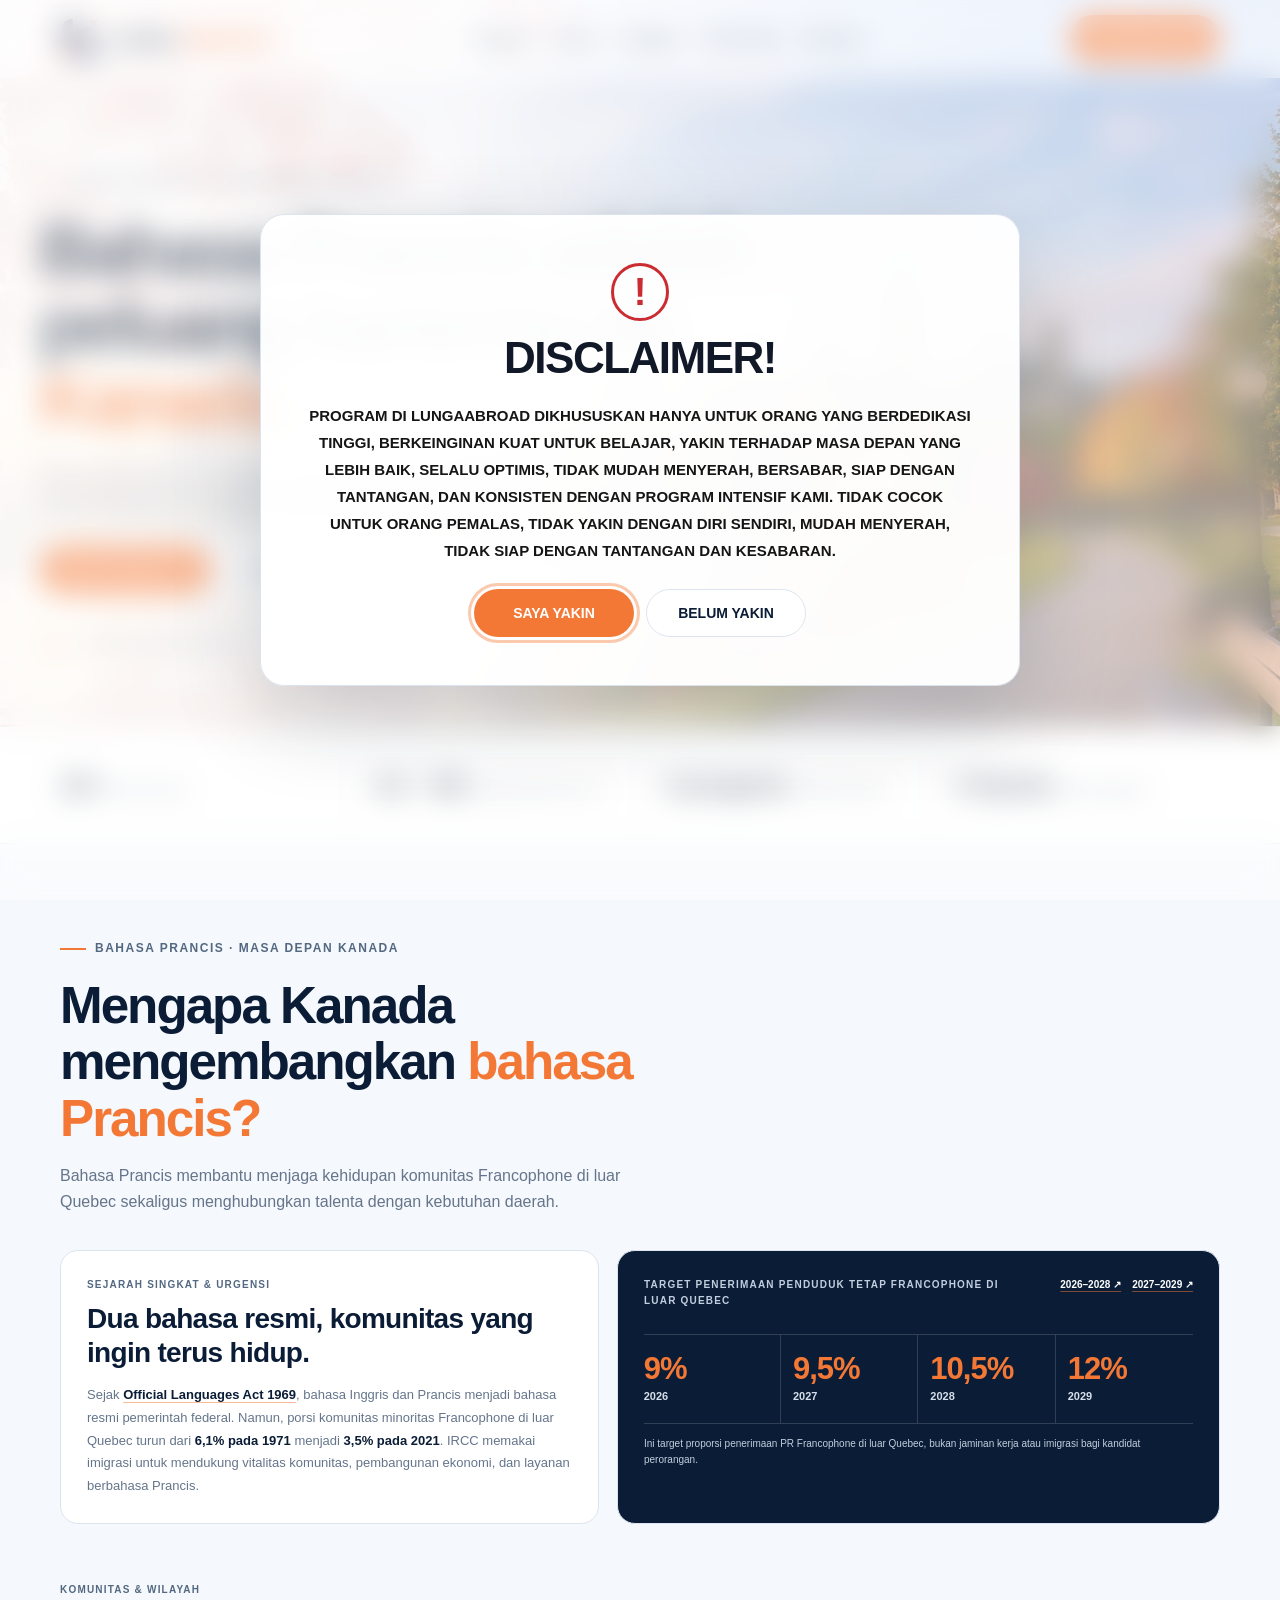
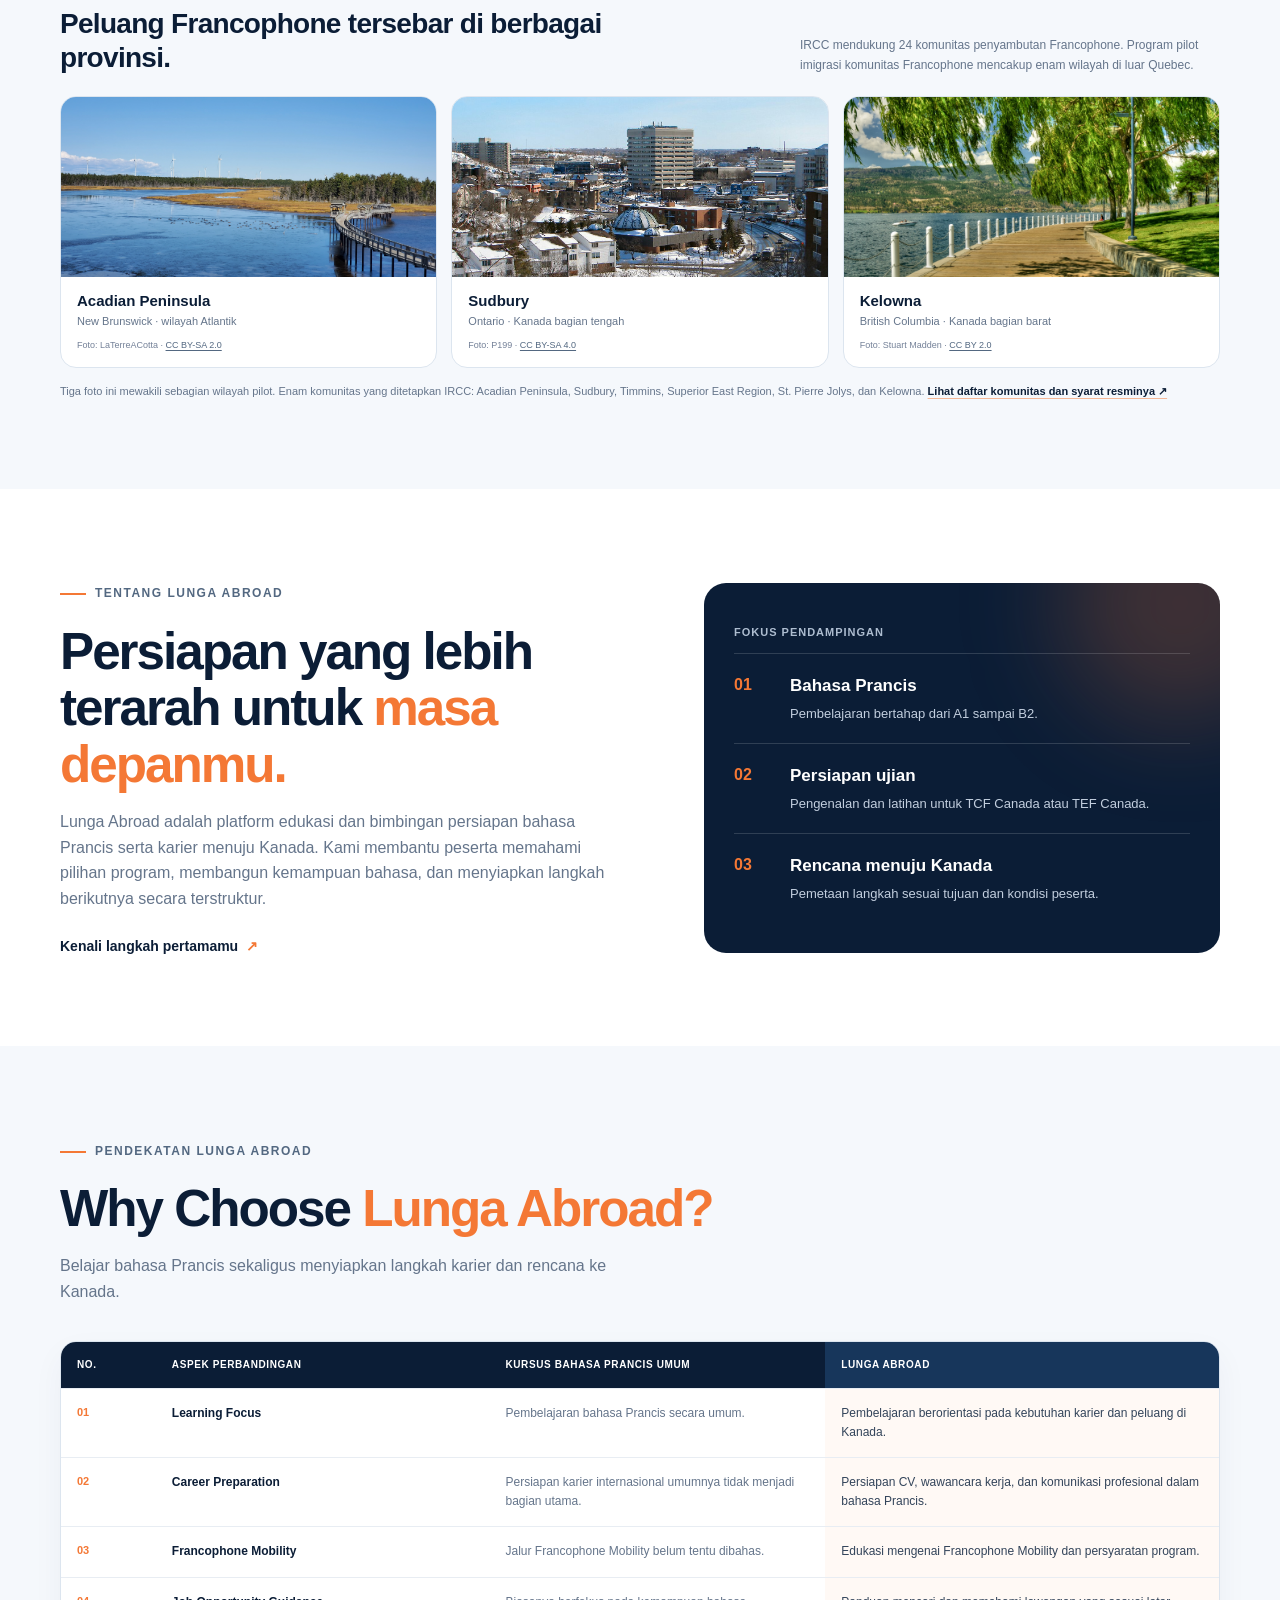
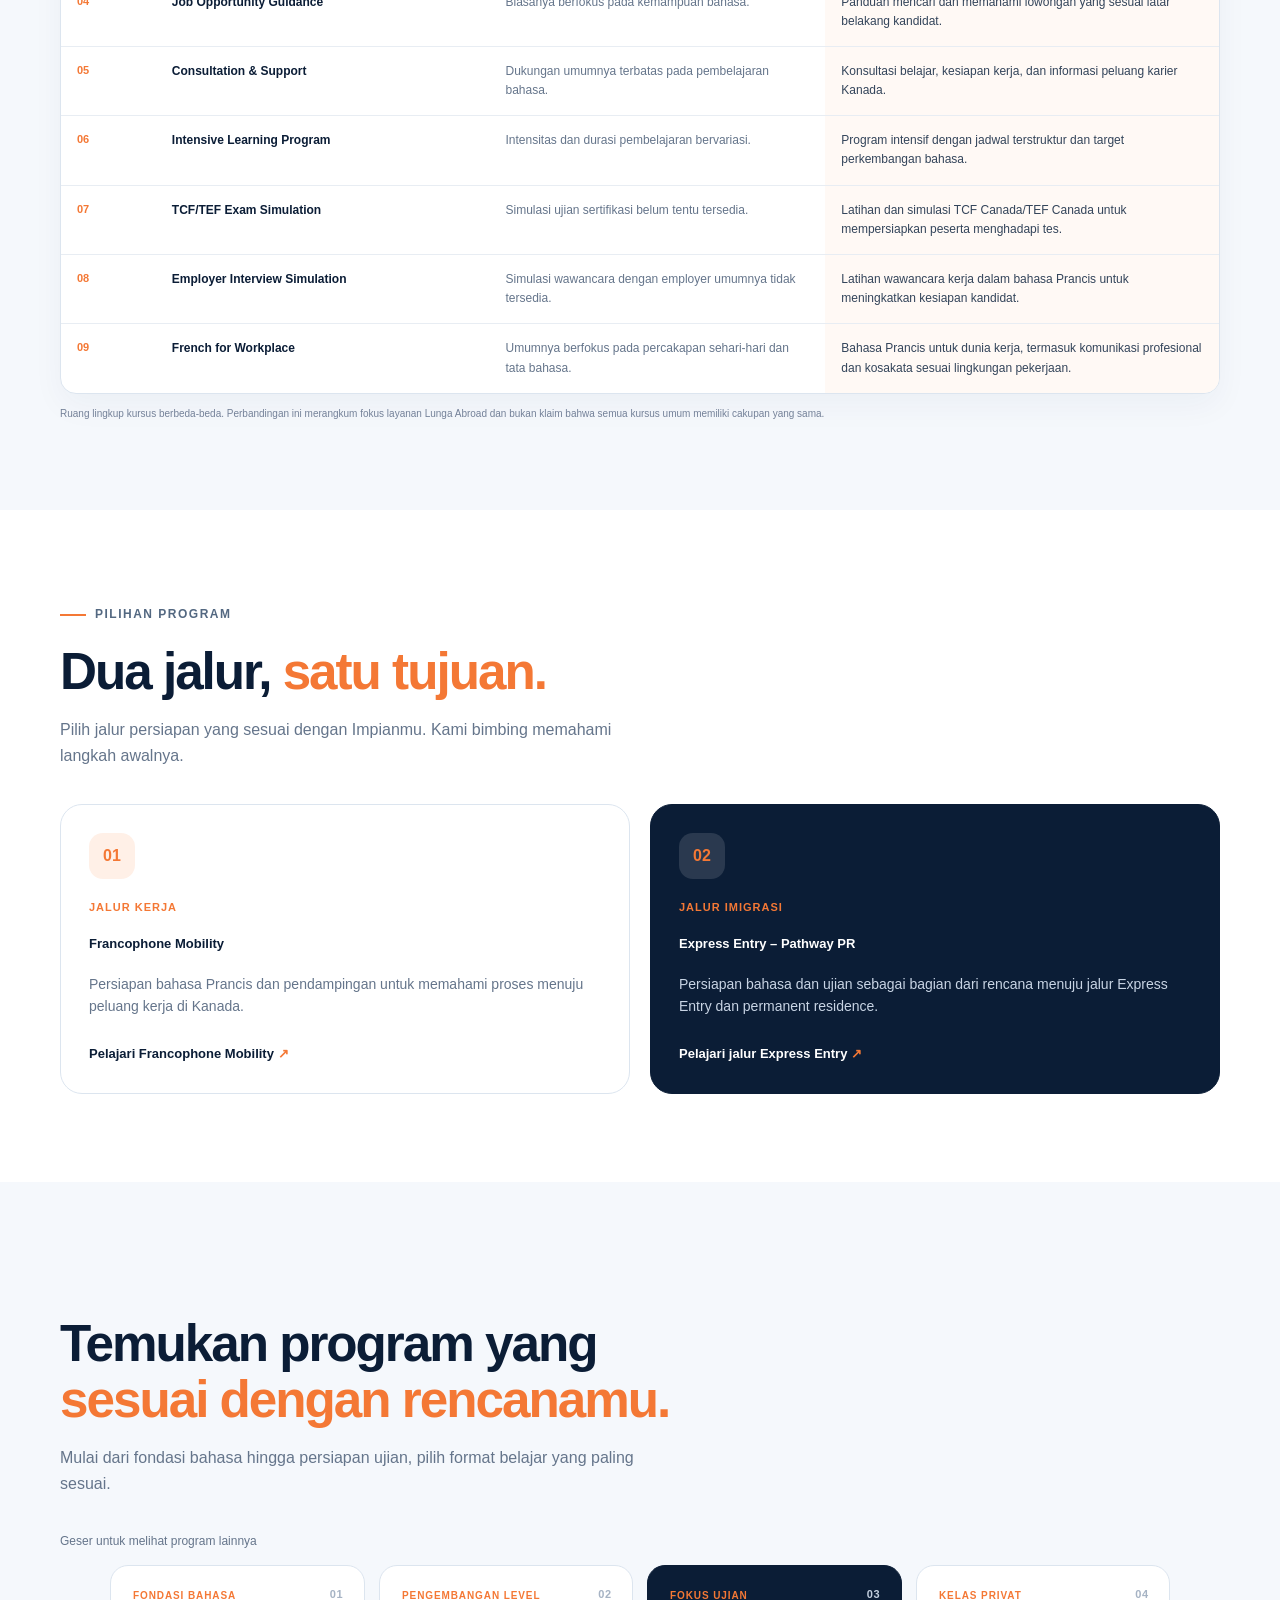
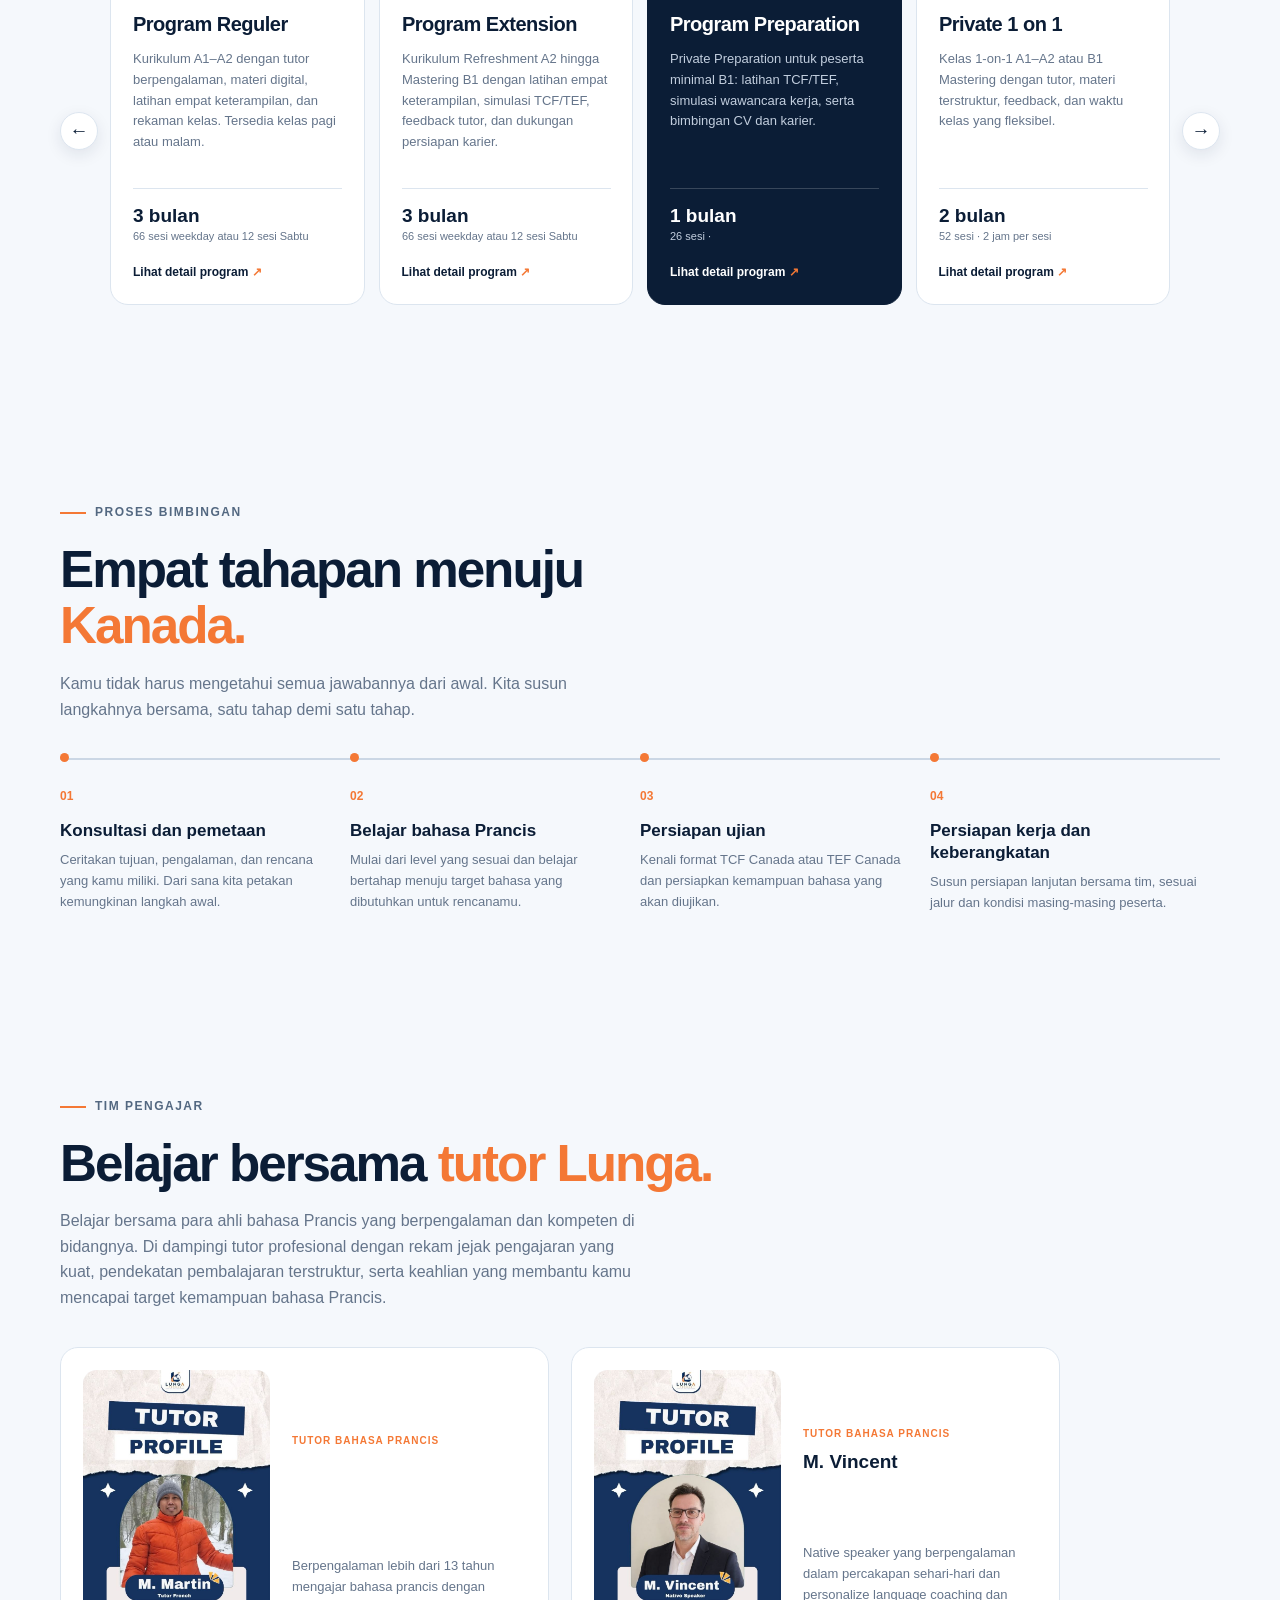
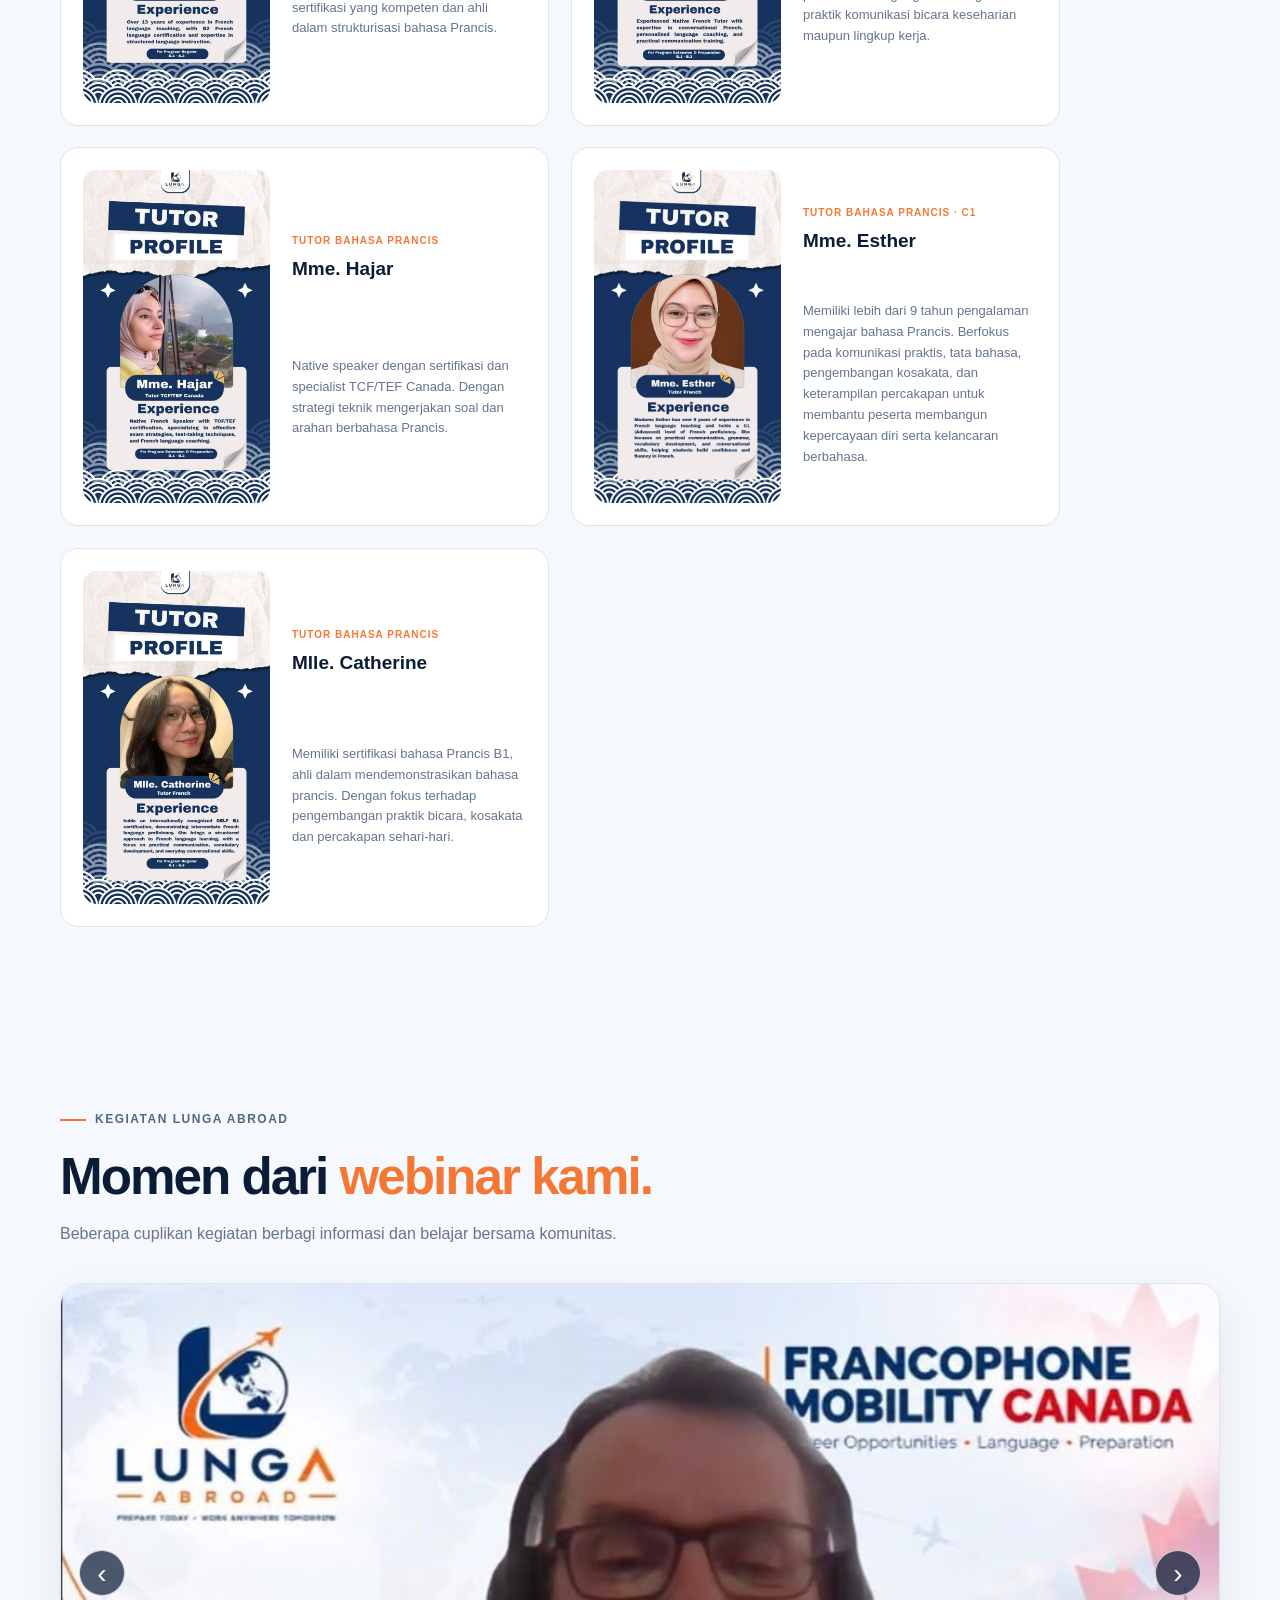
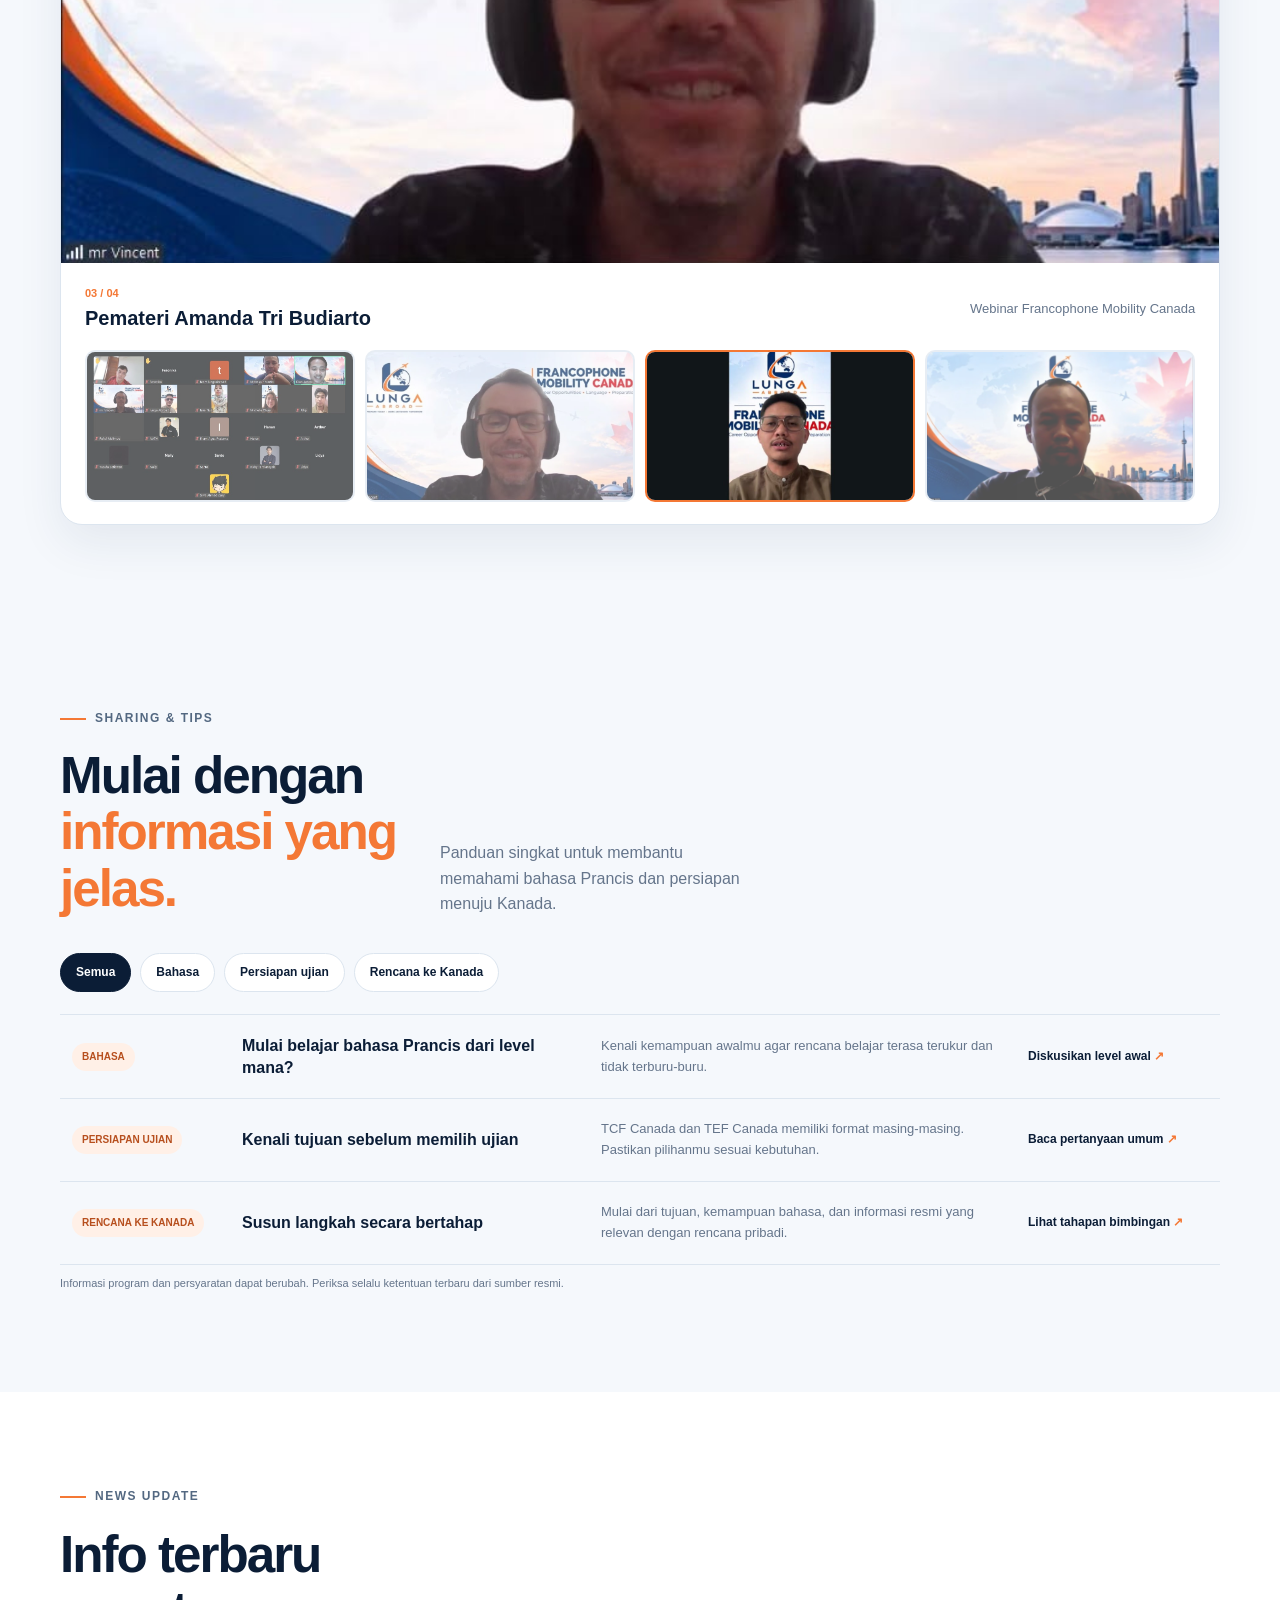
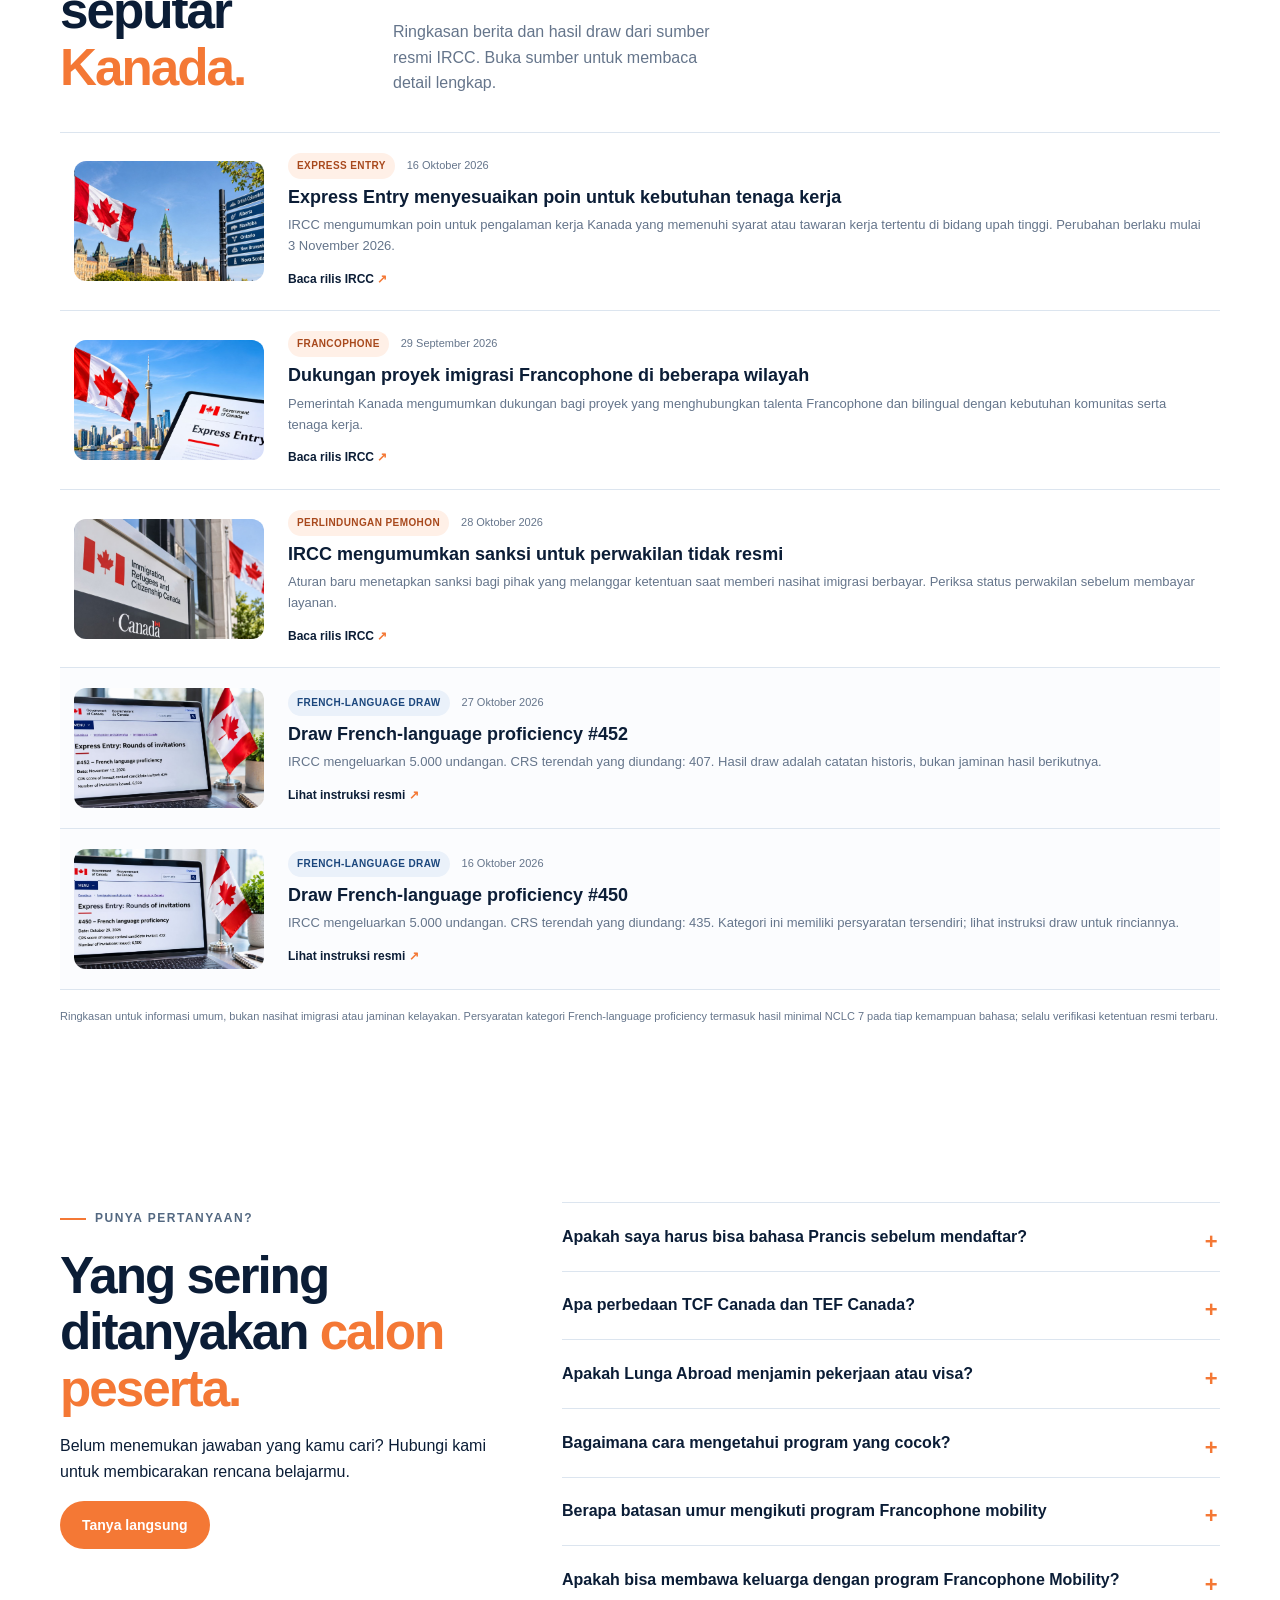
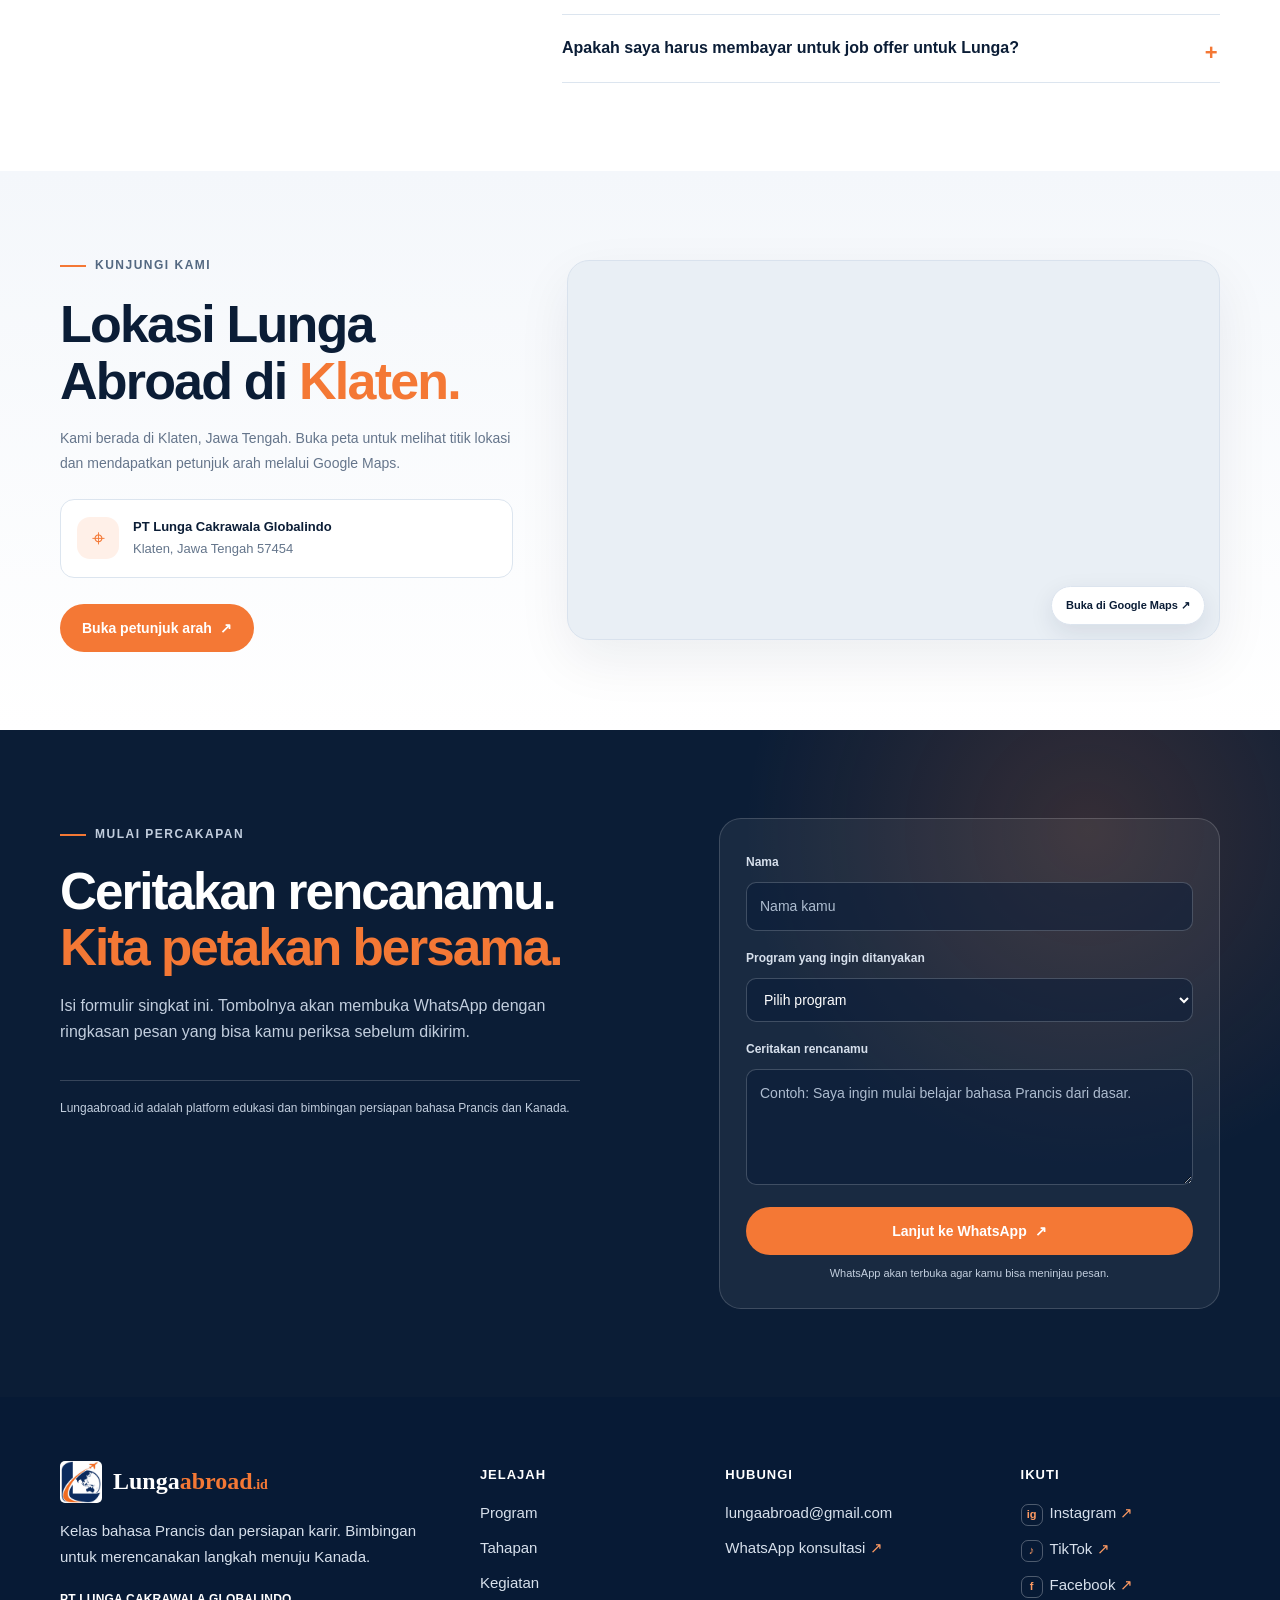
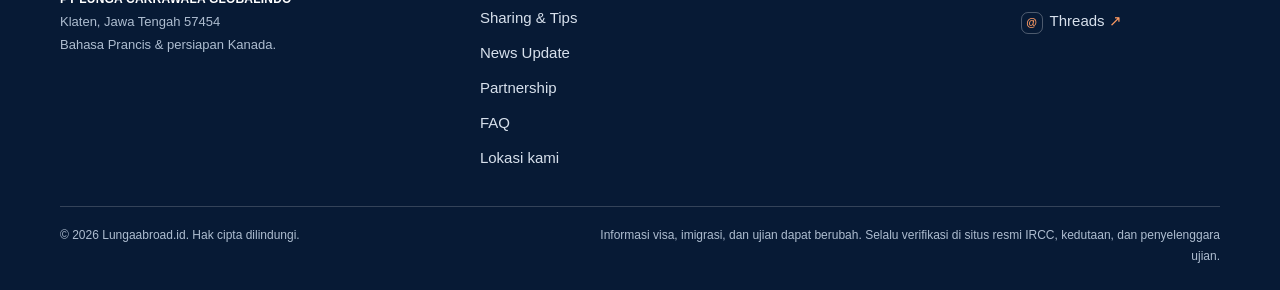
==== commit f6a681fe: "Update index.html" ====
--- a/index.html
+++ b/index.html
@@ -370,8 +370,7 @@
       <p class="eyebrow">Tim pengajar</p>
       <h2>Belajar bersama <span>tutor Lunga.</span></h2>
       <p>
-        Kenali pengajar yang akan mendampingi proses belajarmu.
-        Detail profil dan pengalaman dapat disesuaikan dengan informasi terbaru.
+        Belajar bersama para ahli bahasa Prancis yang berpengalaman dan kompeten di bidangnya. Di dampingi tutor profesional dengan rekam jejak pengajaran yang kuat, pendekatan pembalajaran terstruktur, serta keahlian yang membantu kamu mencapai target kemampuan bahasa Prancis.
       </p>
     </div>
 
--- a/style.css
+++ b/style.css
@@ -656,3 +656,10 @@
 .nav-links a::after{position:absolute;right:0;bottom:2px;left:0;height:2px;border-radius:2px;background:var(--orange);content:"";transform:scaleX(0);transform-origin:left center;transition:transform .24s ease}
 .nav-links a:hover::after,.nav-links a:focus-visible::after,.nav-links a.is-current::after{transform:scaleX(1)}
 @media(prefers-reduced-motion:reduce){.nav-links a::after{transition:none}}
+
+/* Tampilan harga normal dan harga promo pada detail program */
+.program-fact-price-card{justify-content:flex-start;gap:6px;border-color:#f1d5c7;background:linear-gradient(145deg,#fff,#fff9f5)}
+.program-fact-price-card .program-fact-price-original{color:#8591a1;font-size:14px;font-weight:700;line-height:1.2;text-decoration-thickness:1.5px;text-decoration-color:#df7351}
+.program-fact-price-card .program-fact-price-label{align-self:flex-start;padding:4px 8px;border-radius:999px;background:#fff0e7;color:#b74f1e;font-size:9px;font-weight:800;letter-spacing:.5px;text-transform:uppercase}
+.program-fact-price-card .program-fact-price-current{color:var(--navy);font-size:clamp(16px,1.8vw,21px);font-weight:850;line-height:1.25;letter-spacing:-.4px}
+@media(max-width:600px){.program-fact-price-card .program-fact-price-current{font-size:16px}.program-fact-price-card .program-fact-price-original{font-size:13px}}
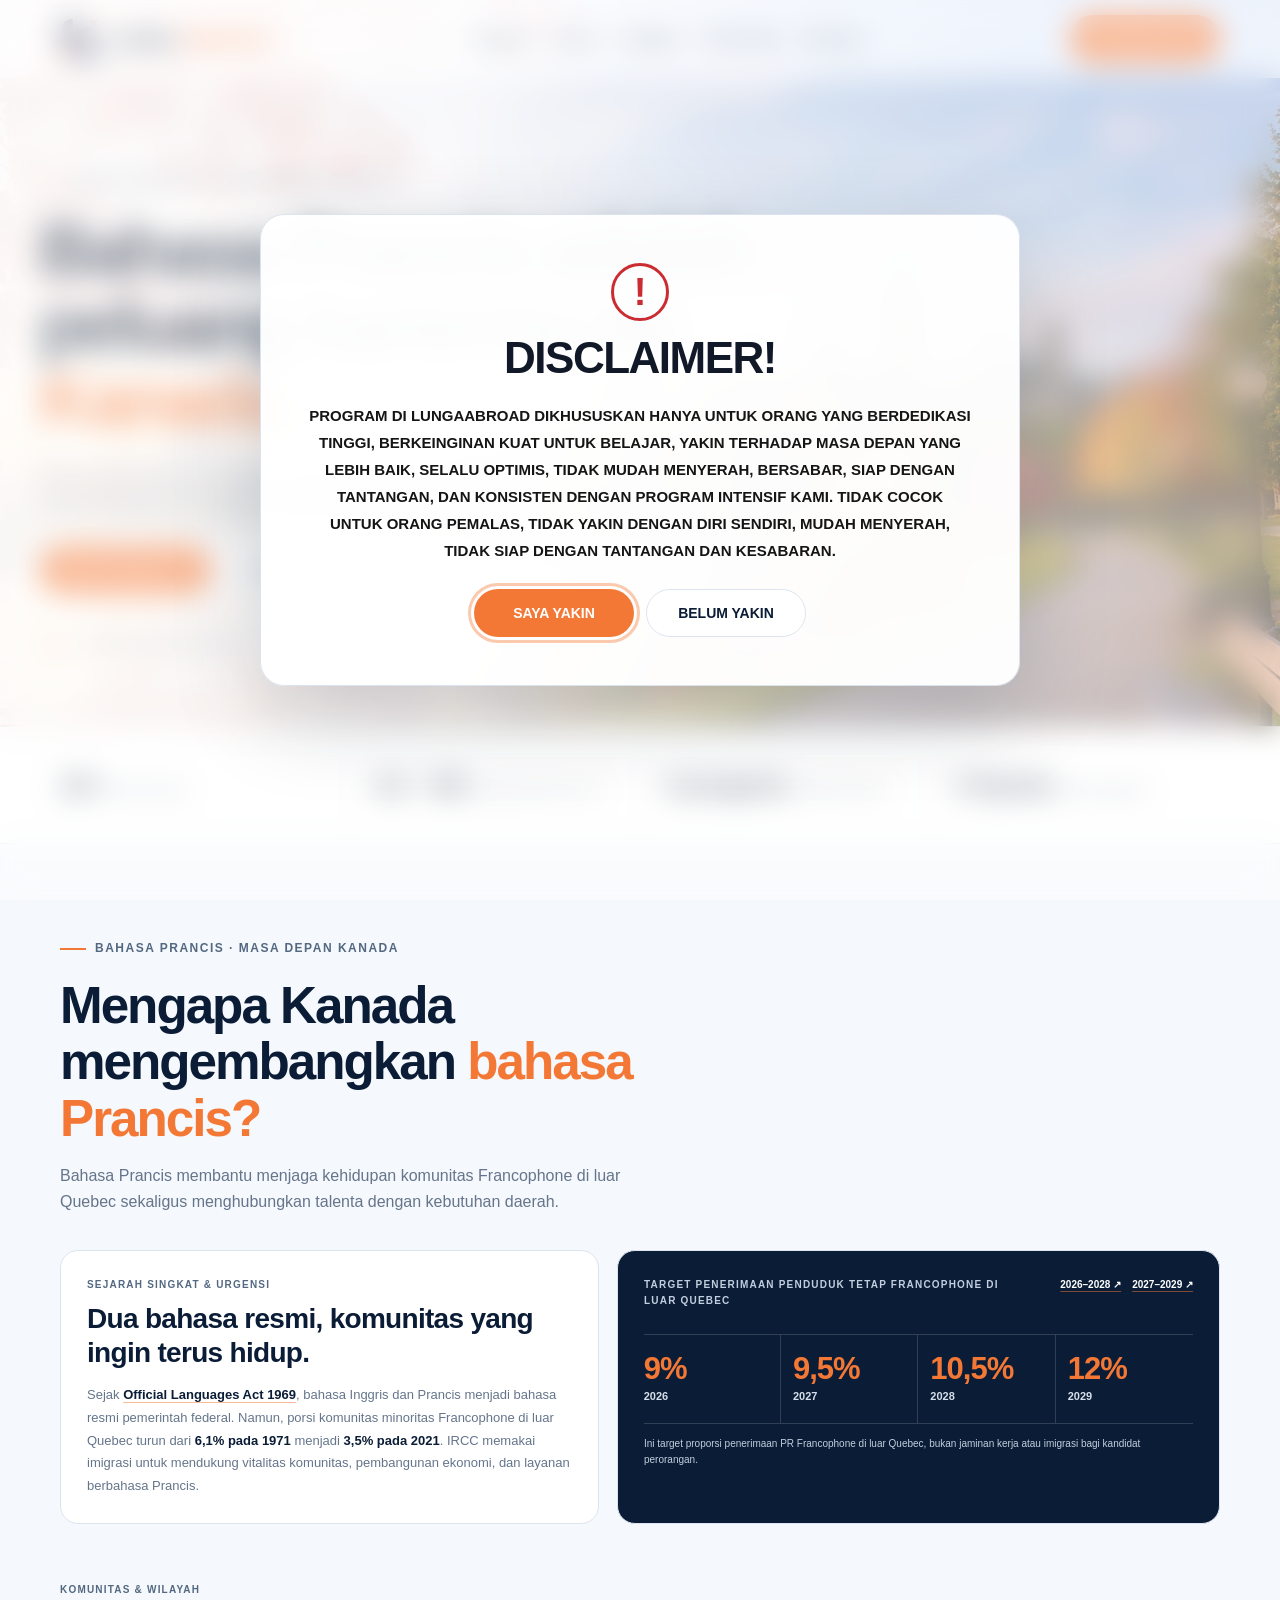
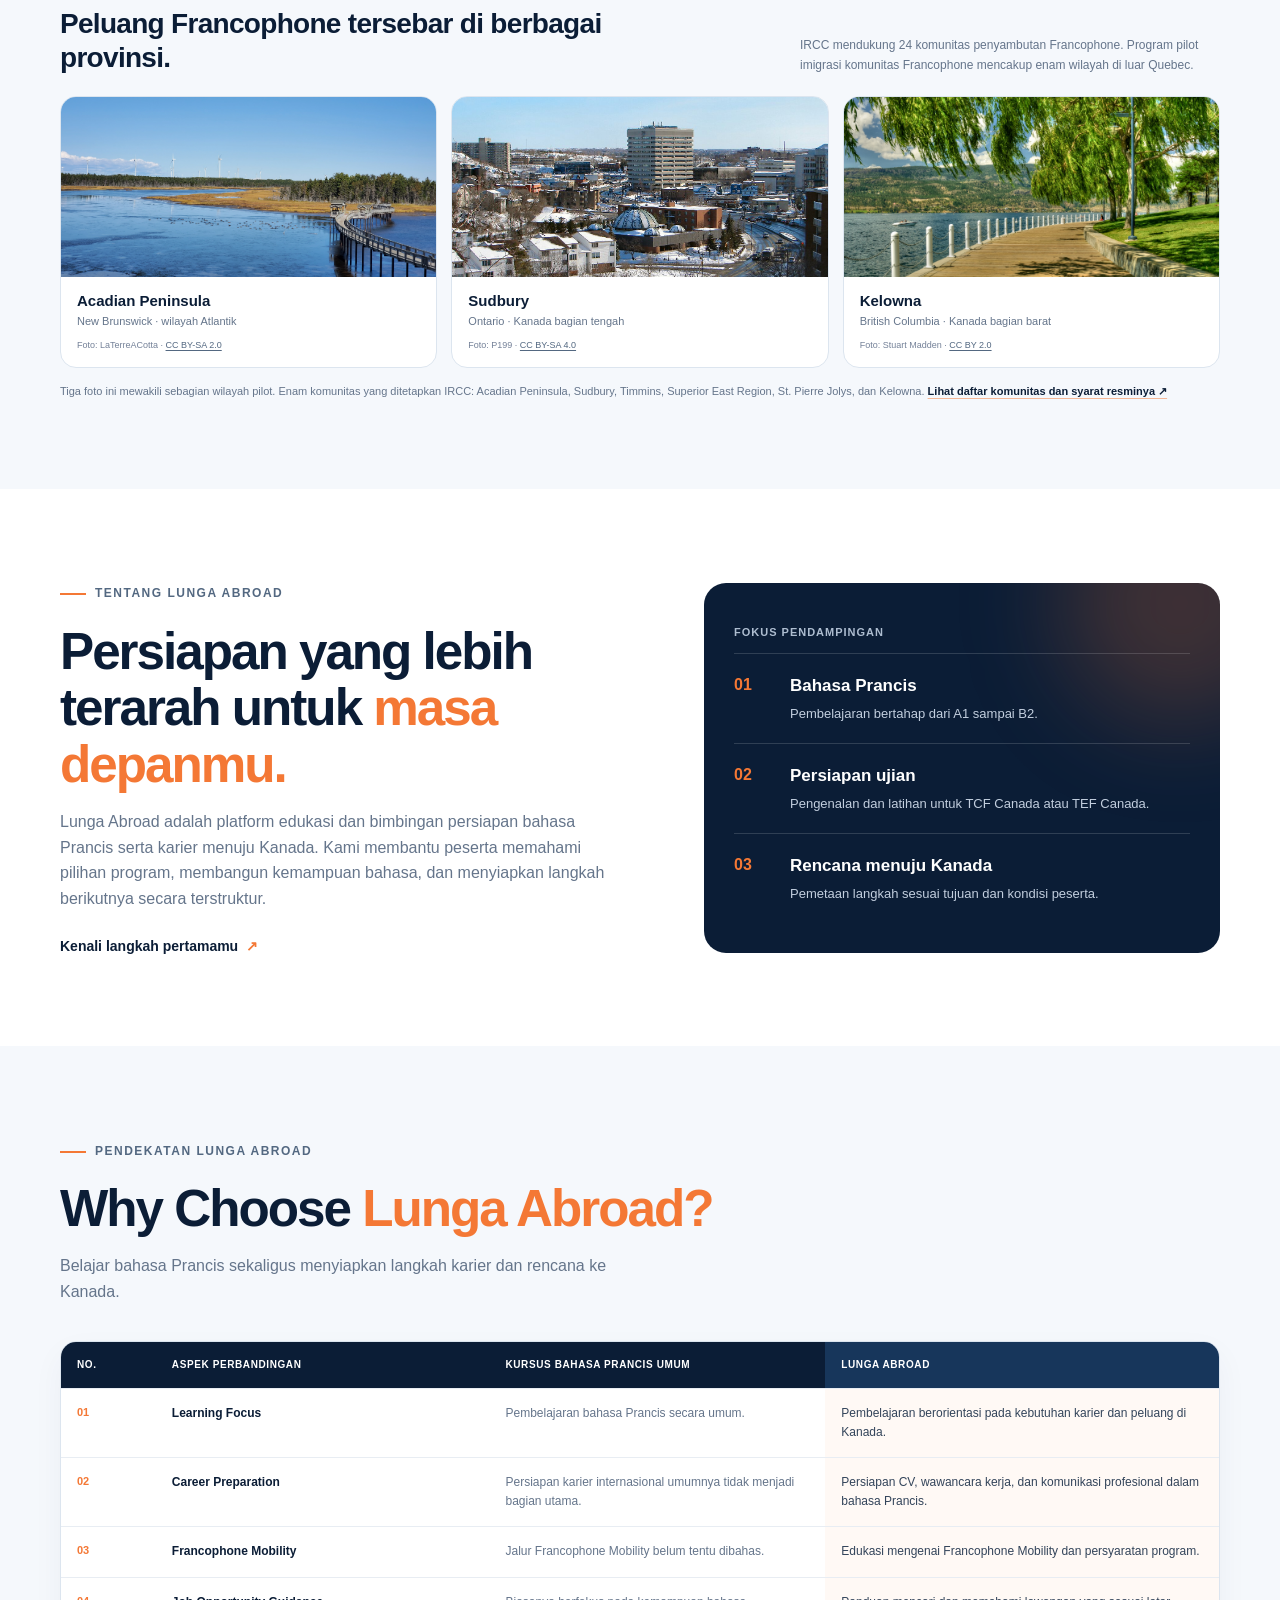
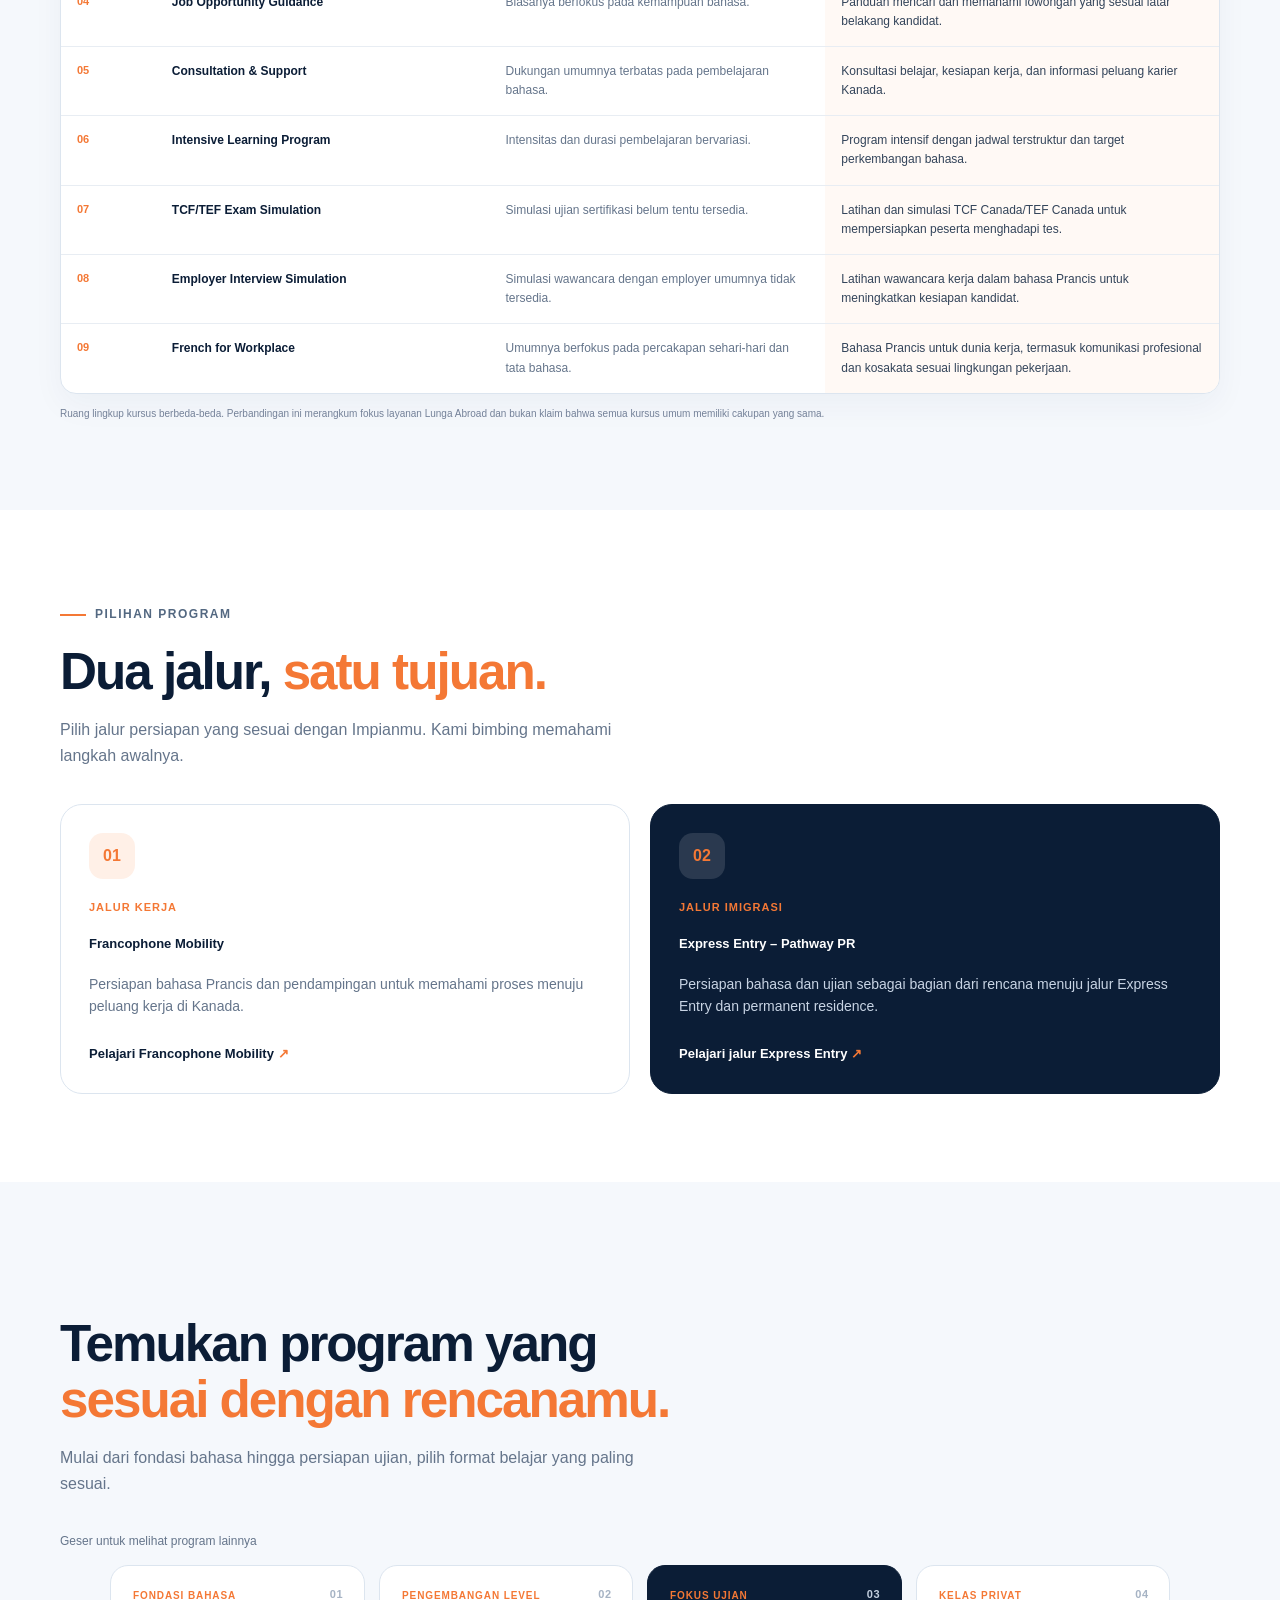
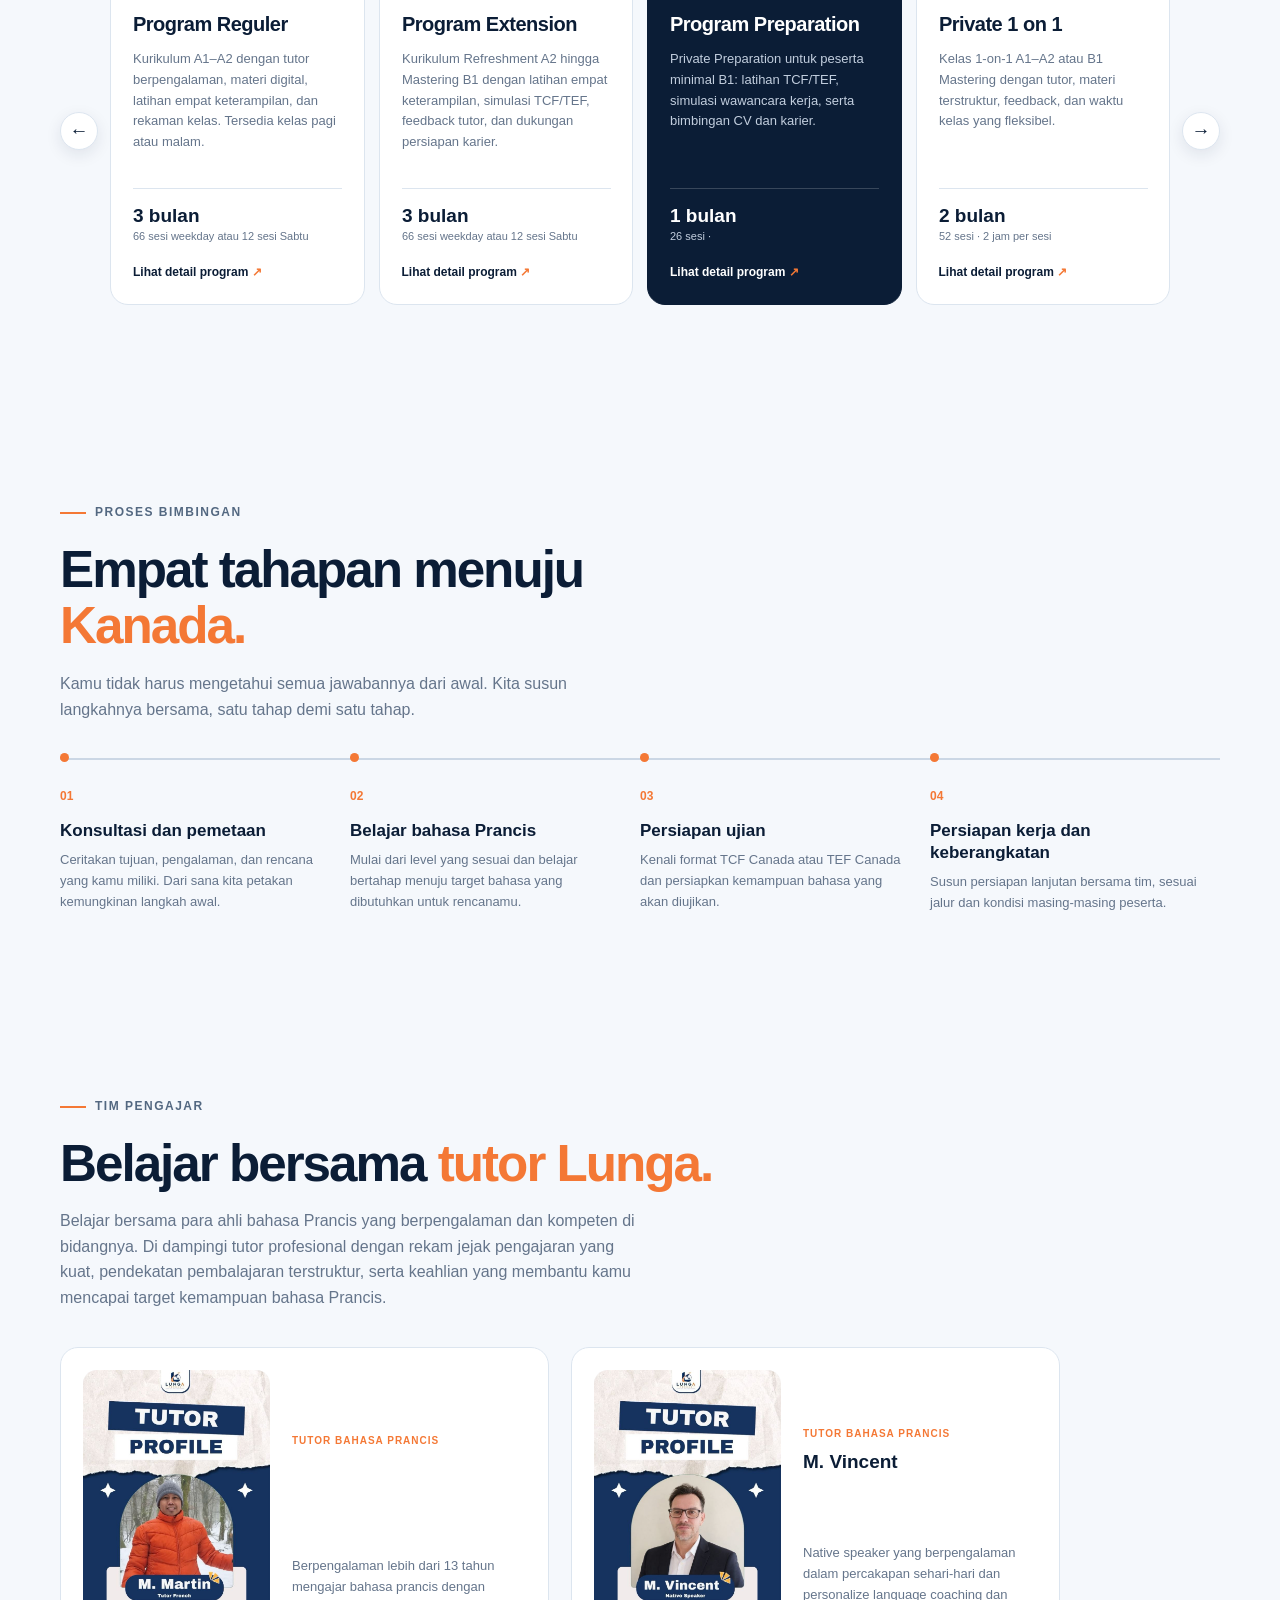
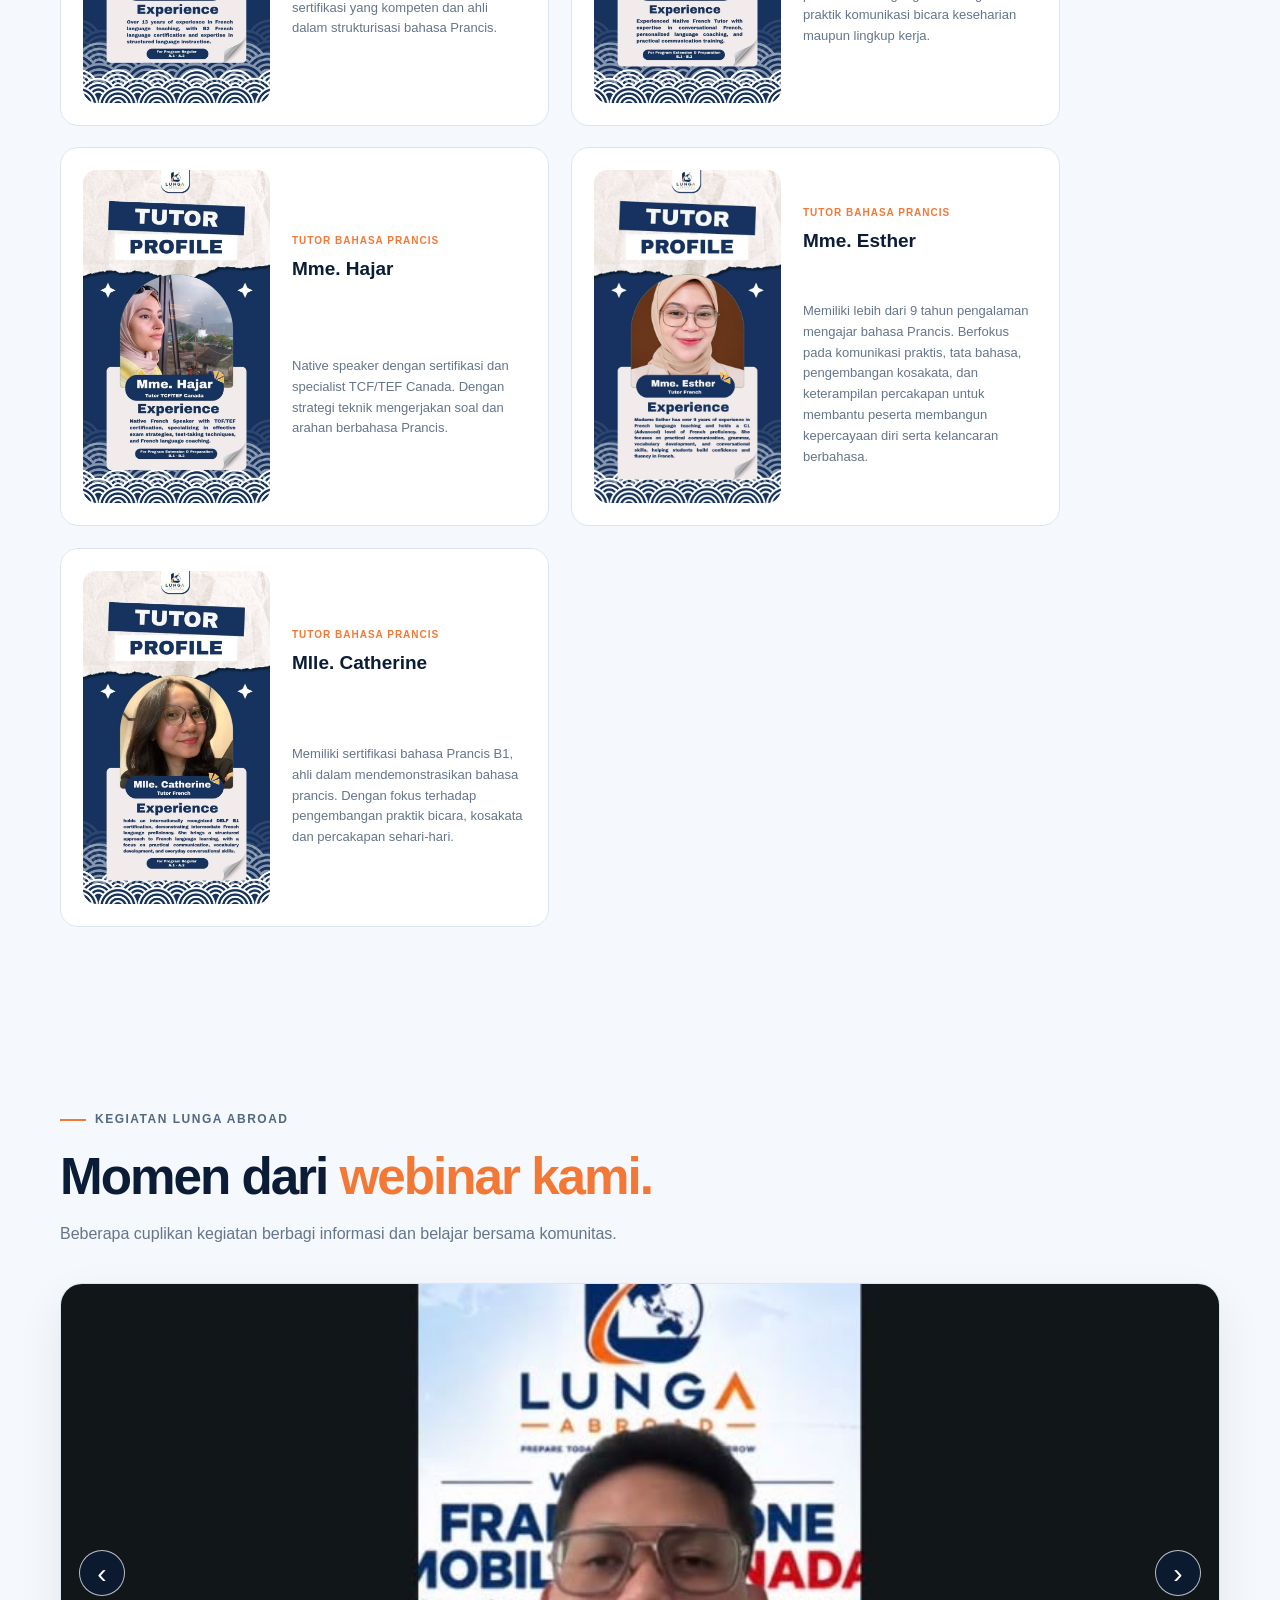
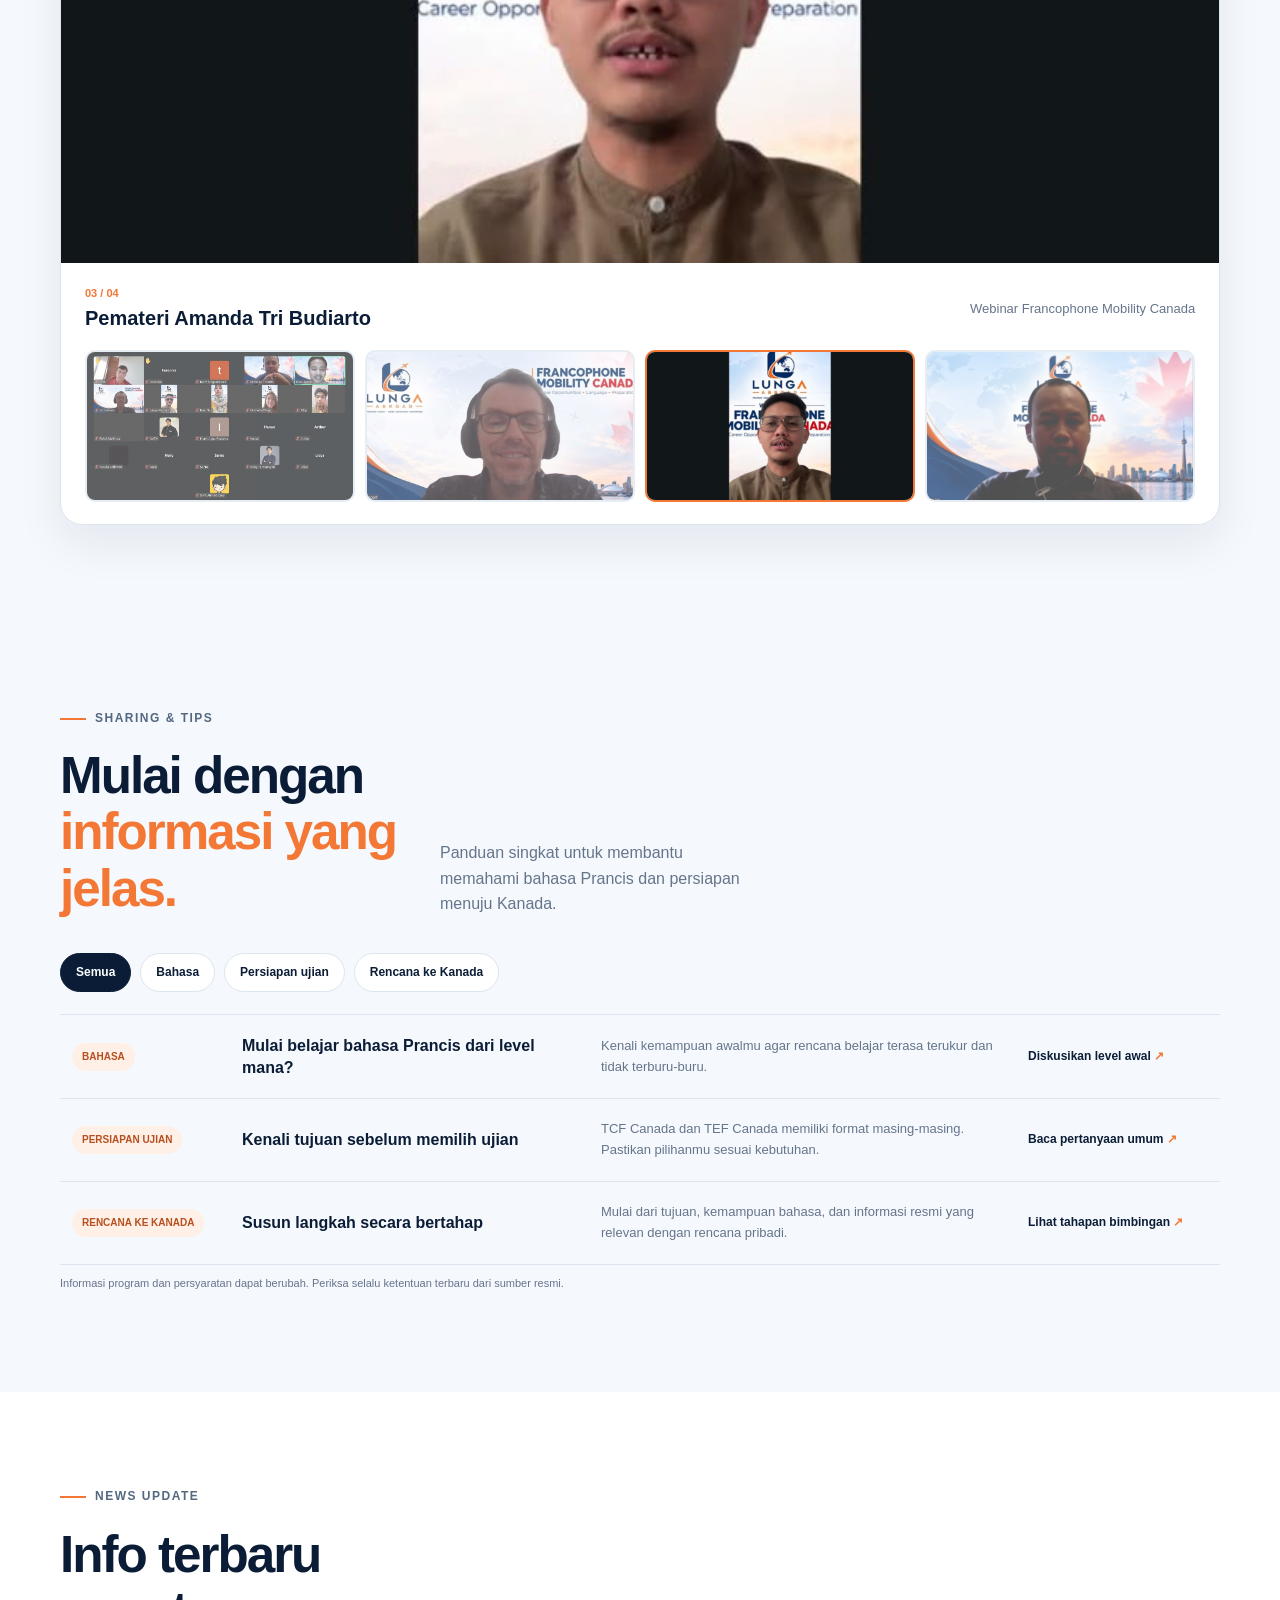
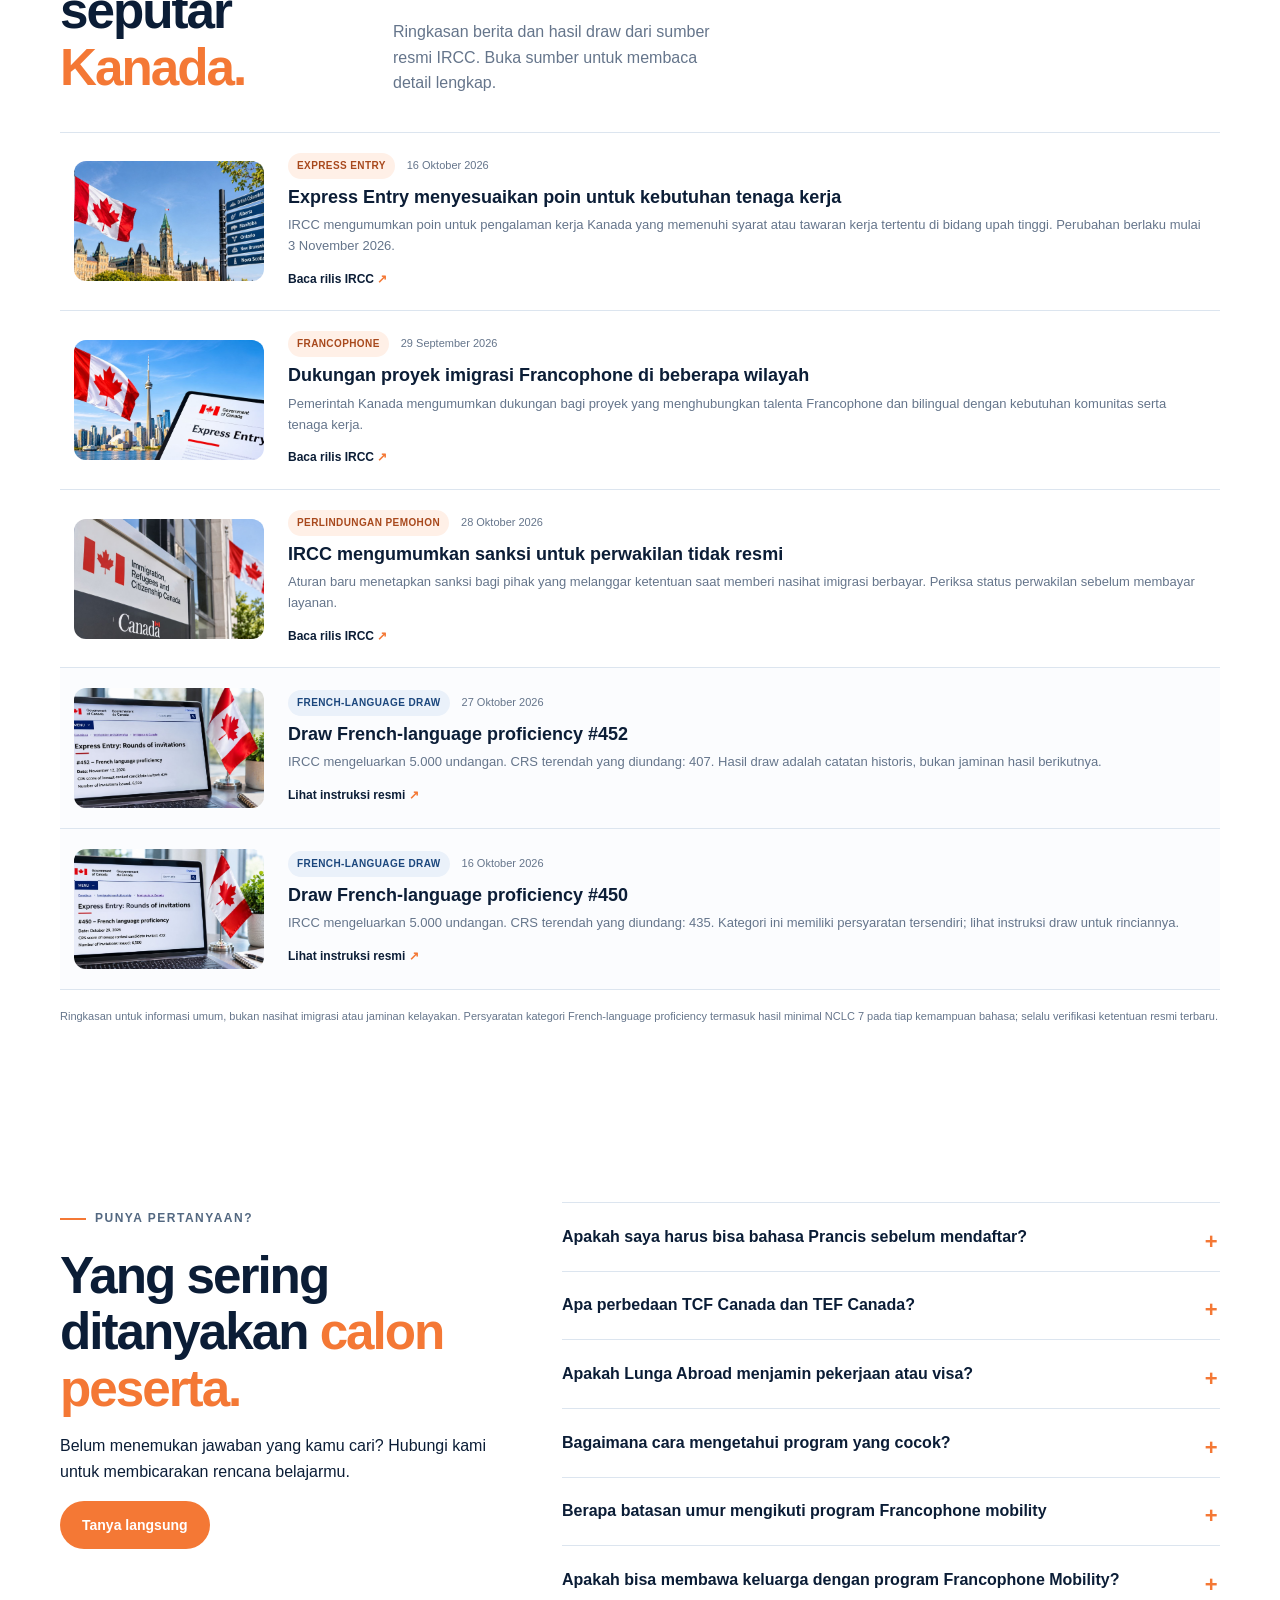
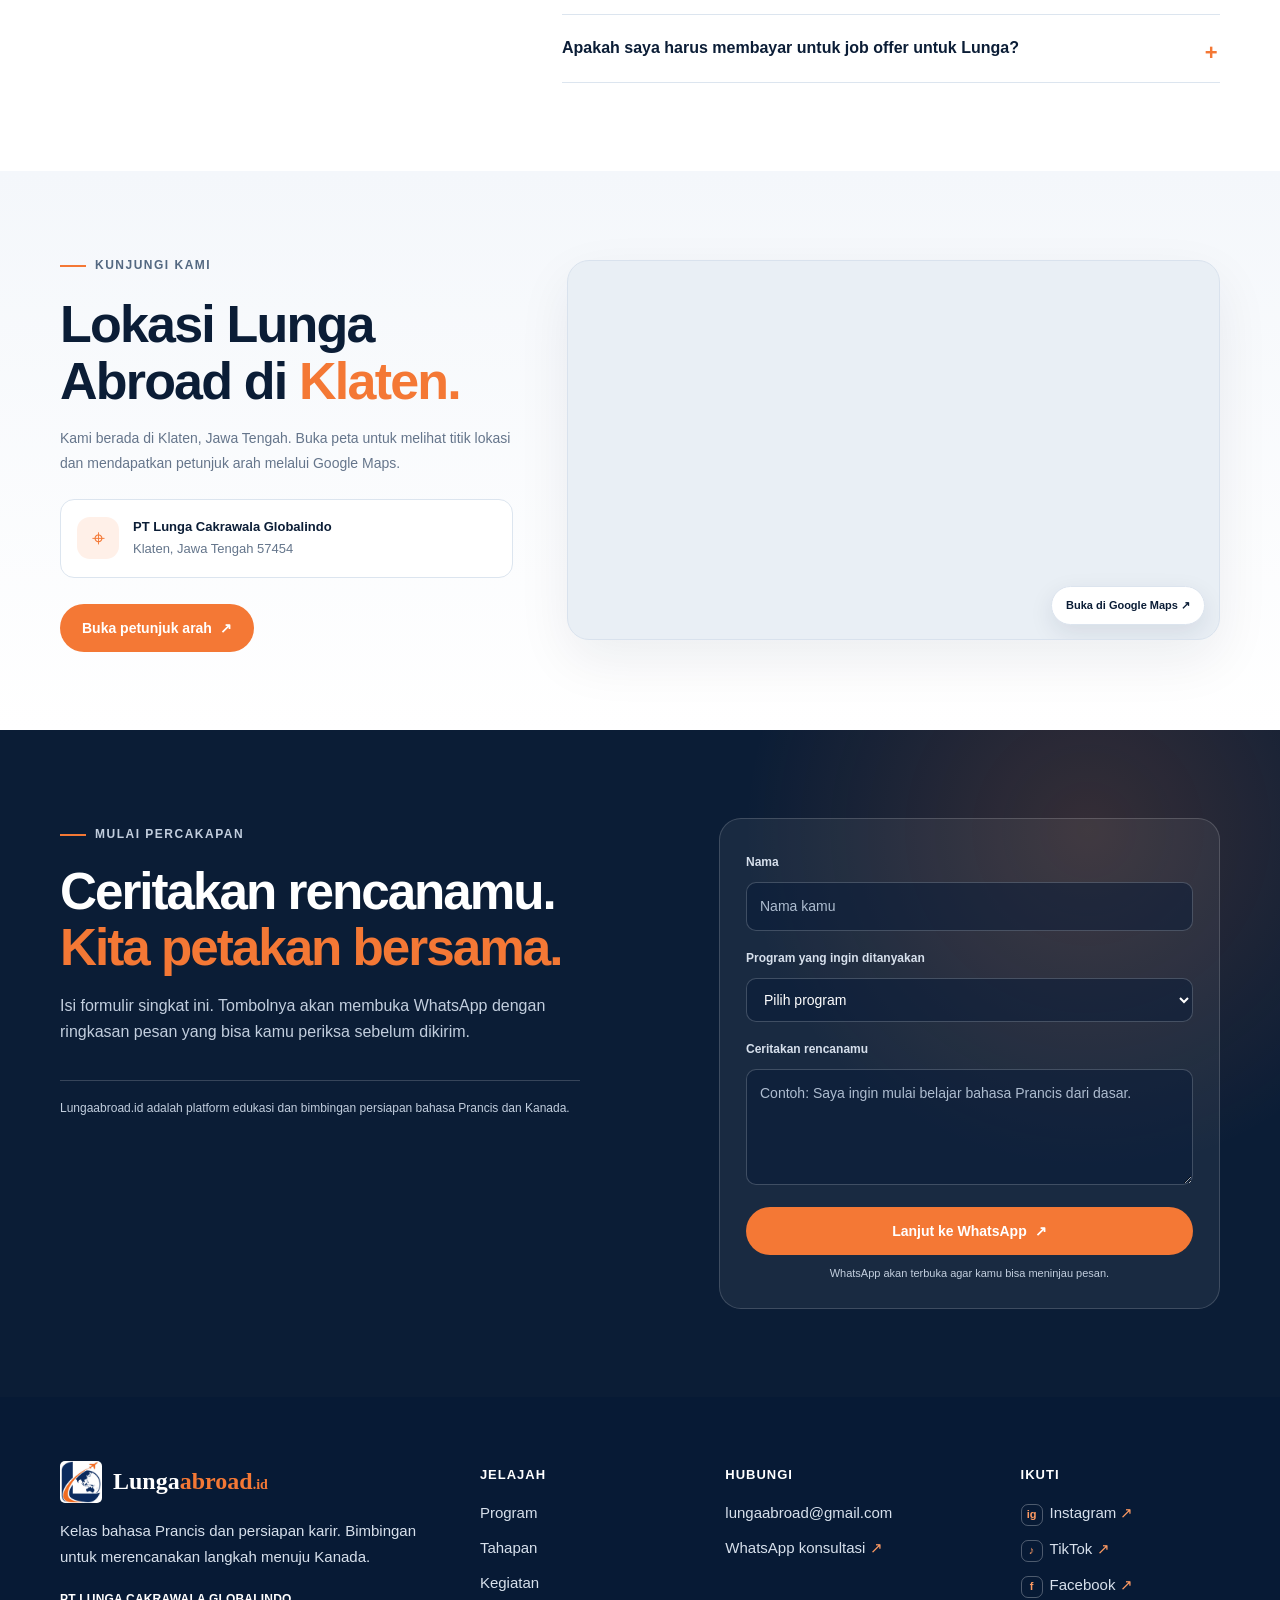
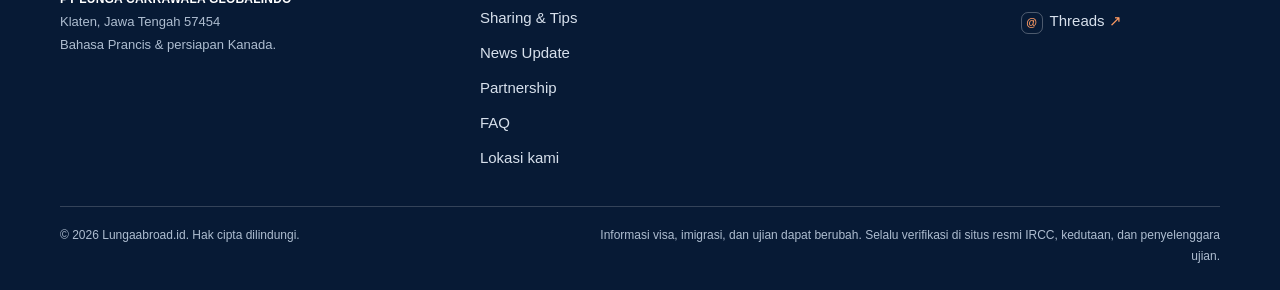
==== commit cc400e11: "Update index.html" ====
--- a/index.html
+++ b/index.html
@@ -404,7 +404,7 @@
 
       <article class="tutor-card">
         <img class="tutor-photo" src="assets/img/ester.jpg" alt="Mme. Esther, tutor bahasa Prancis" loading="lazy">
-        <p class="tutor-role">Tutor bahasa Prancis · C1</p>
+        <p class="tutor-role">Tutor bahasa Prancis</p>
         <h3>Mme. Esther</h3>
         <p>Memiliki lebih dari 9 tahun pengalaman mengajar bahasa Prancis. Berfokus pada komunikasi praktis, tata bahasa, pengembangan kosakata, dan keterampilan percakapan untuk membantu peserta membangun kepercayaan diri serta kelancaran berbahasa.</p>
       </article>
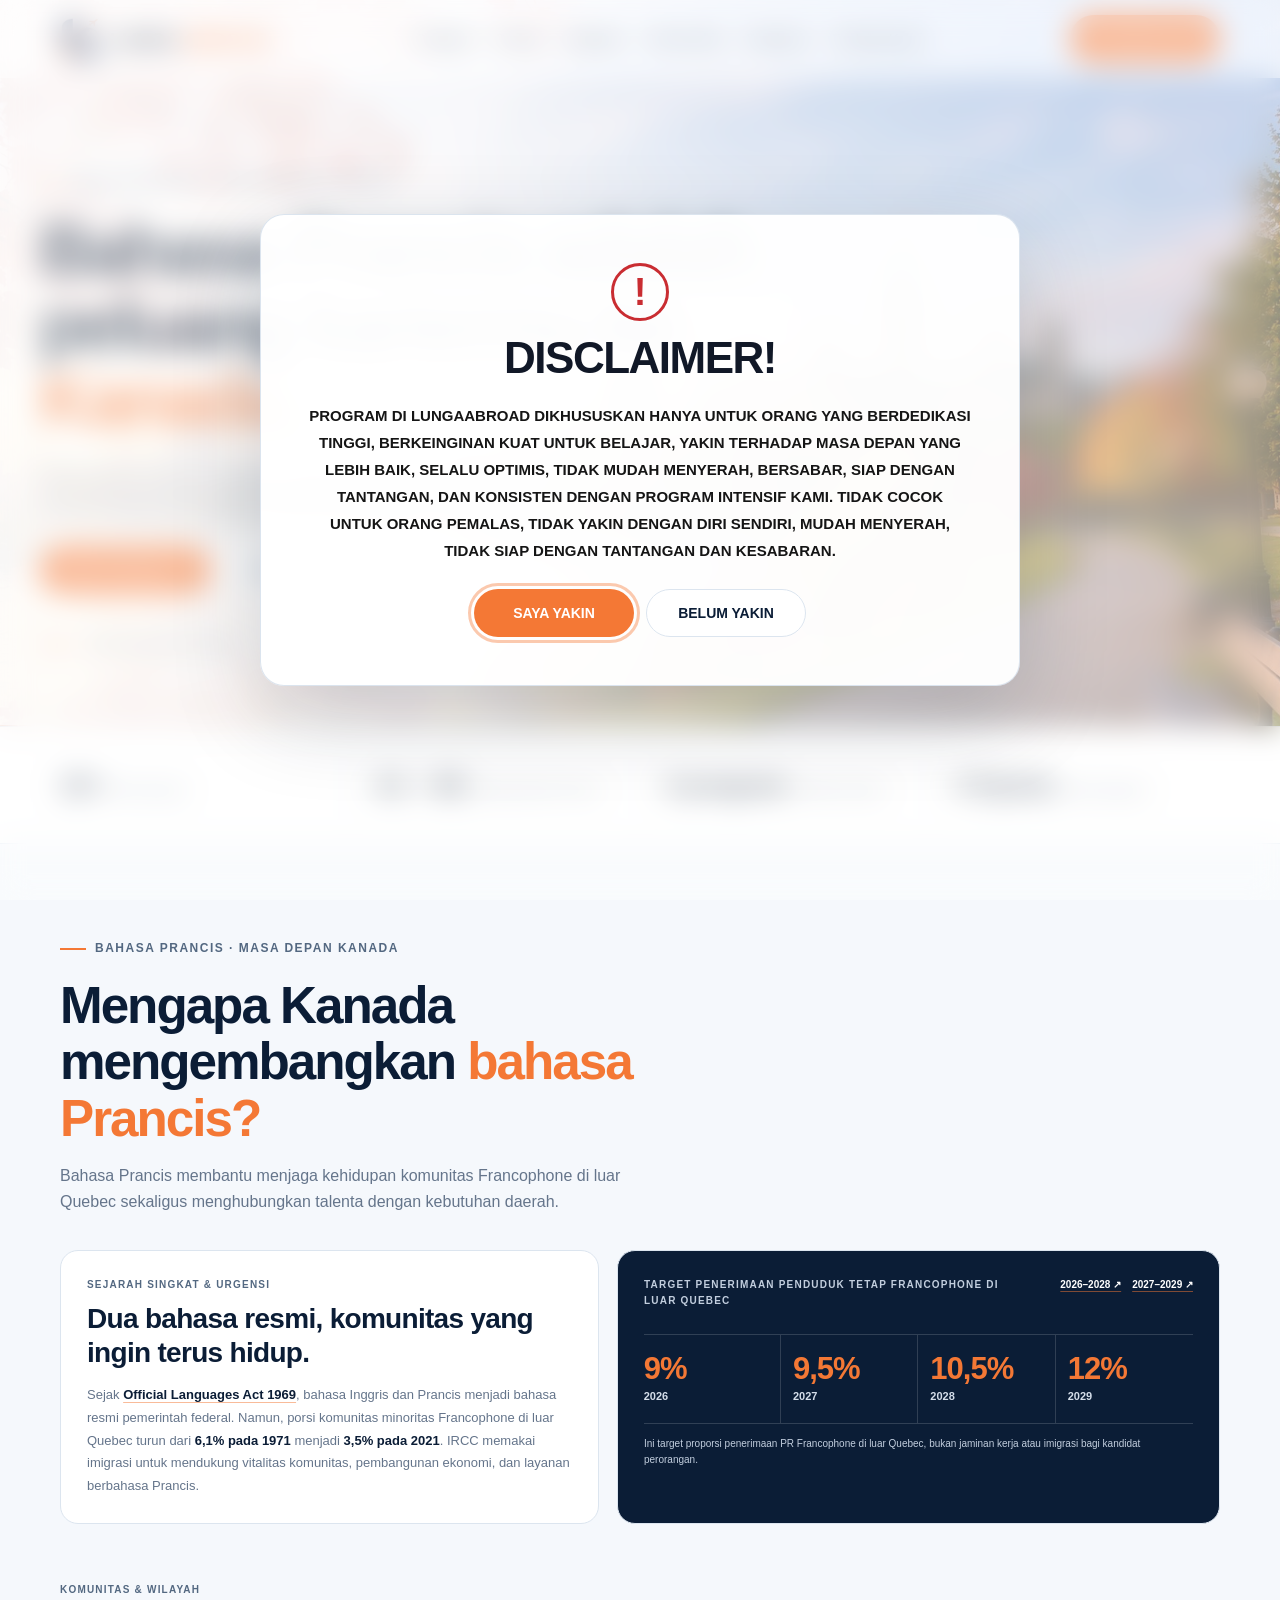
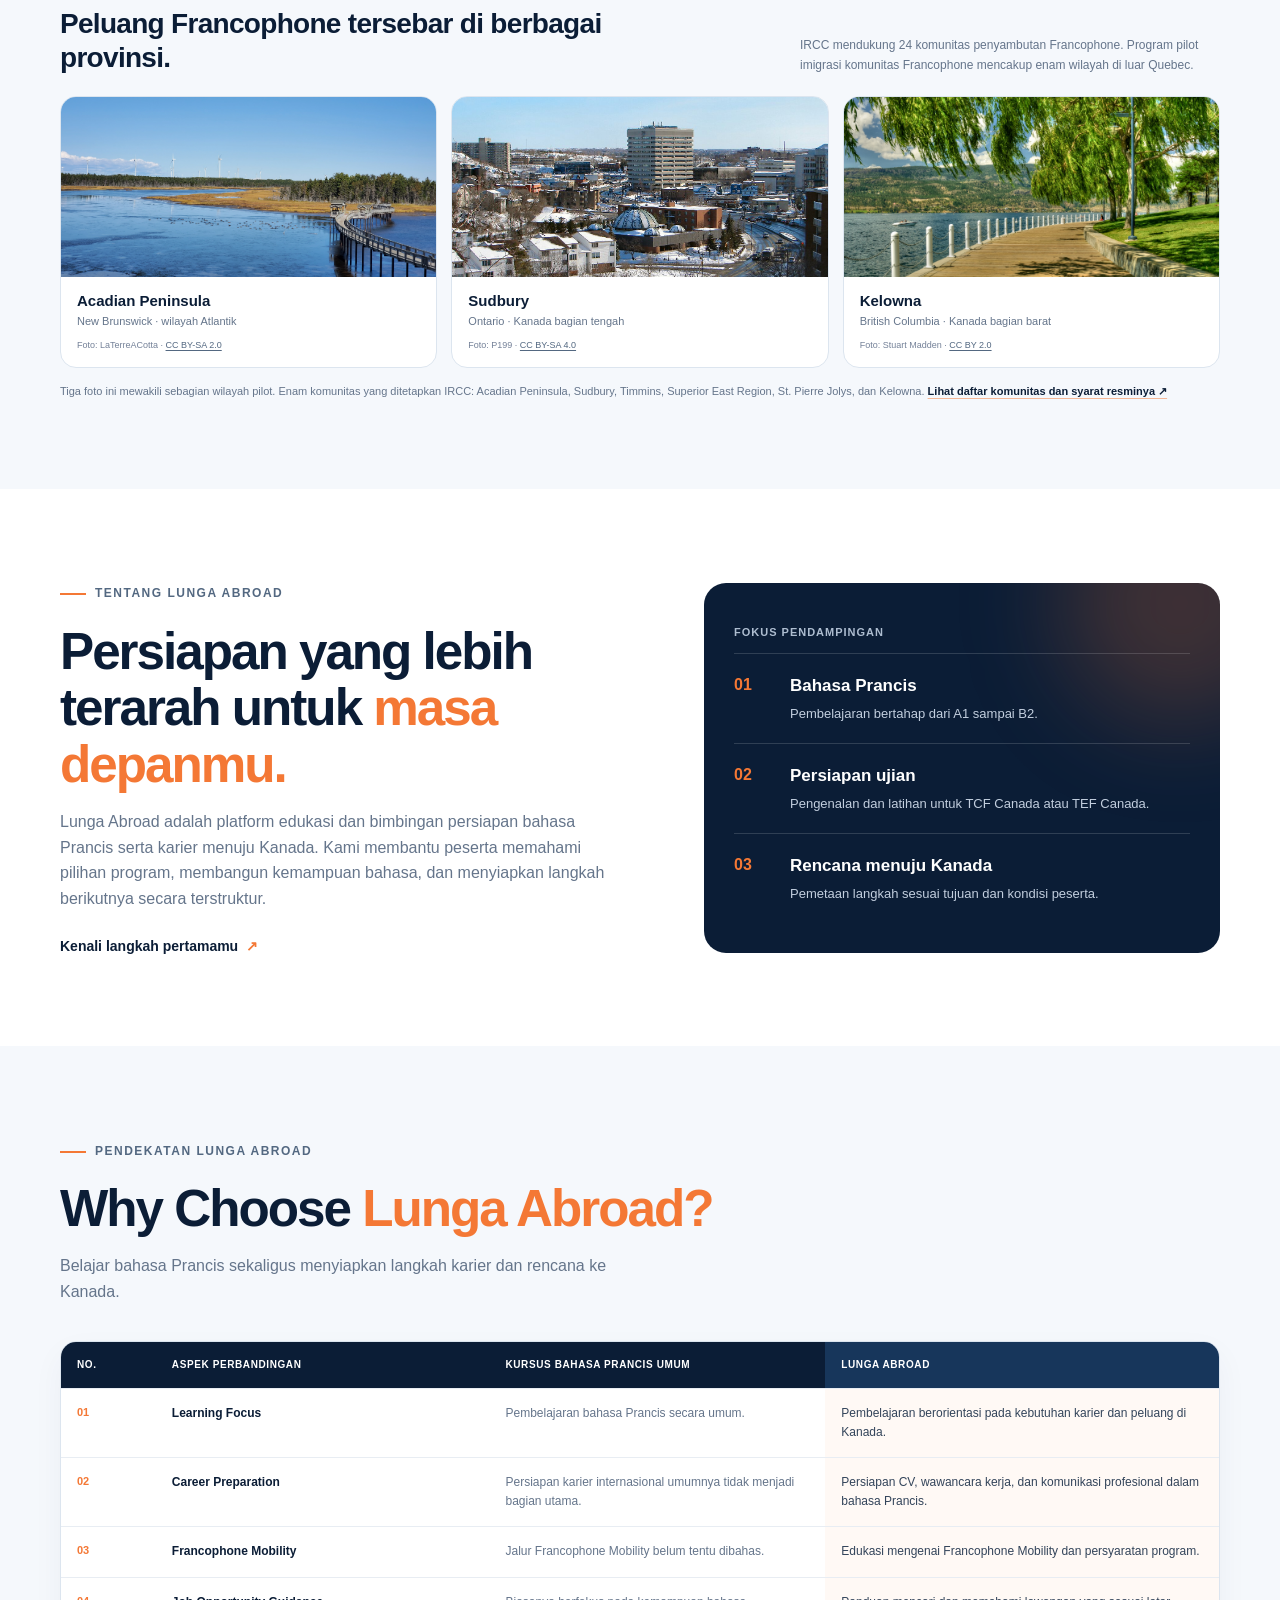
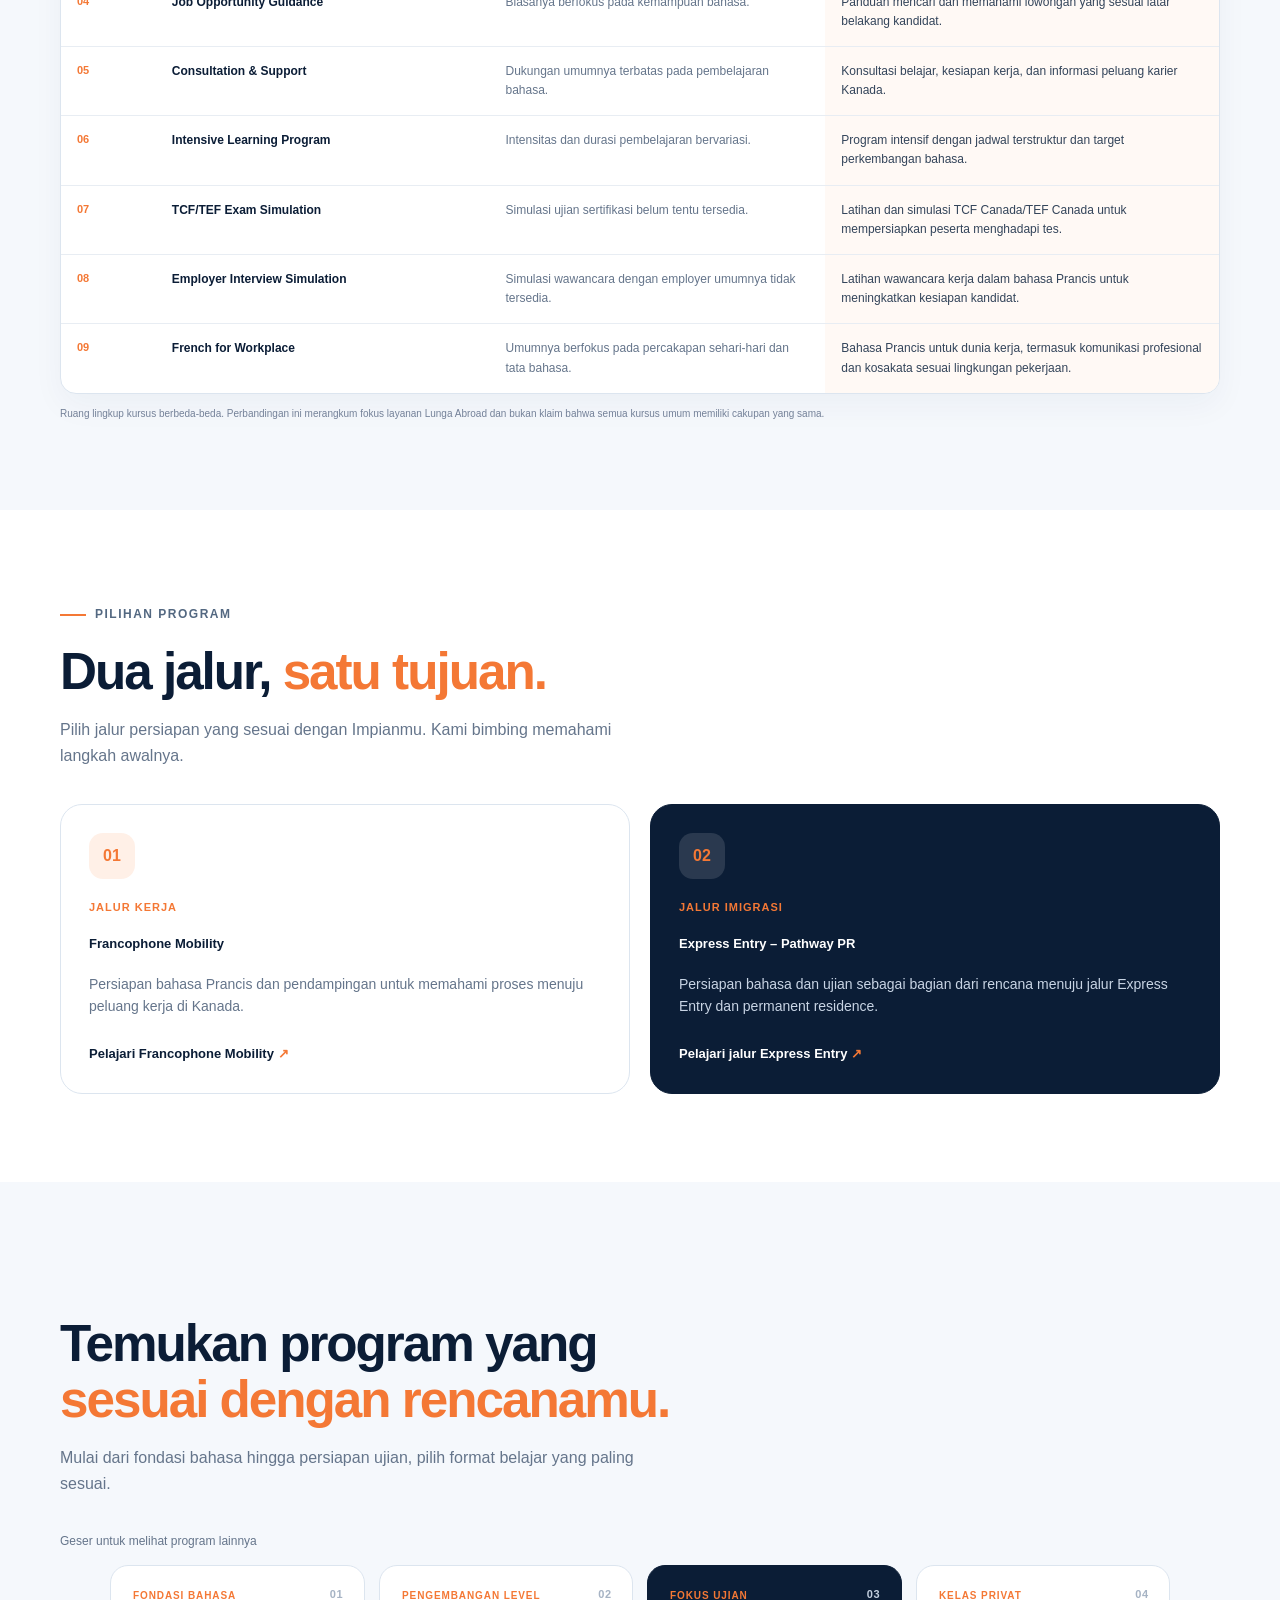
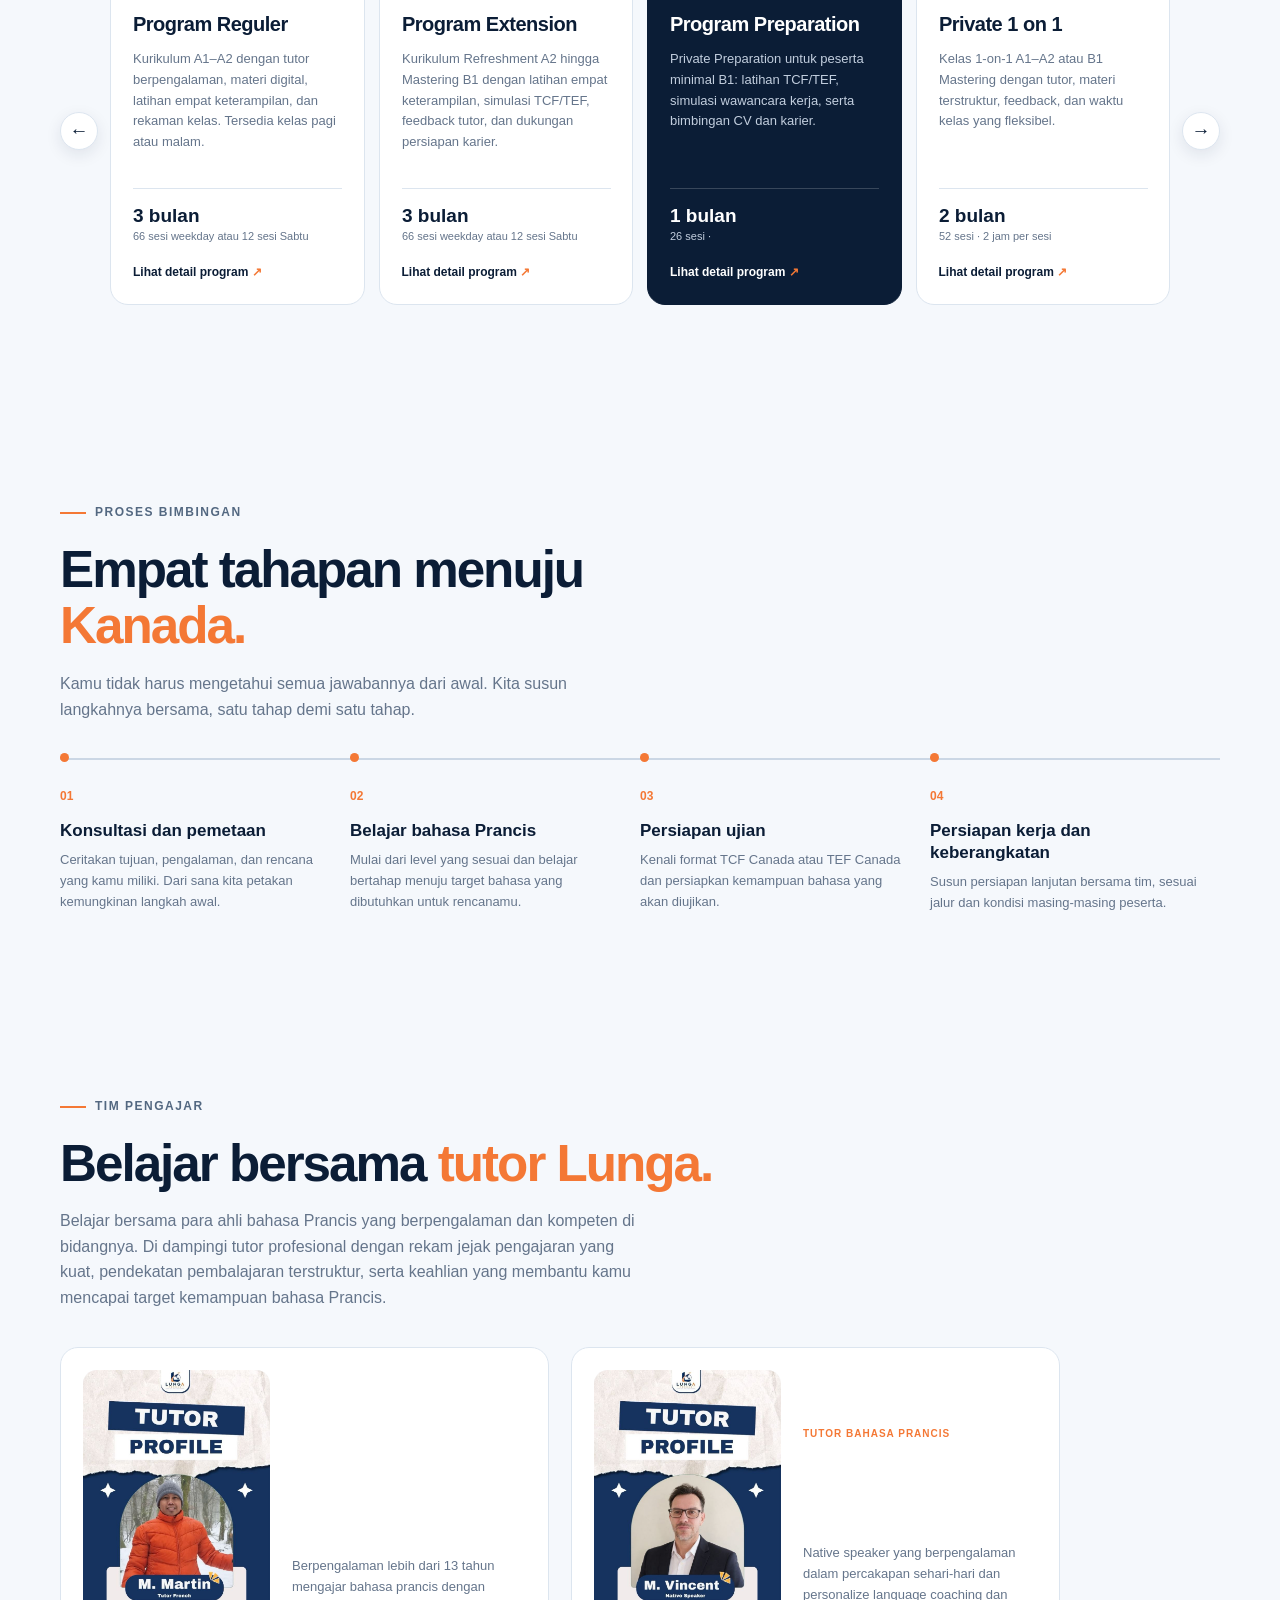
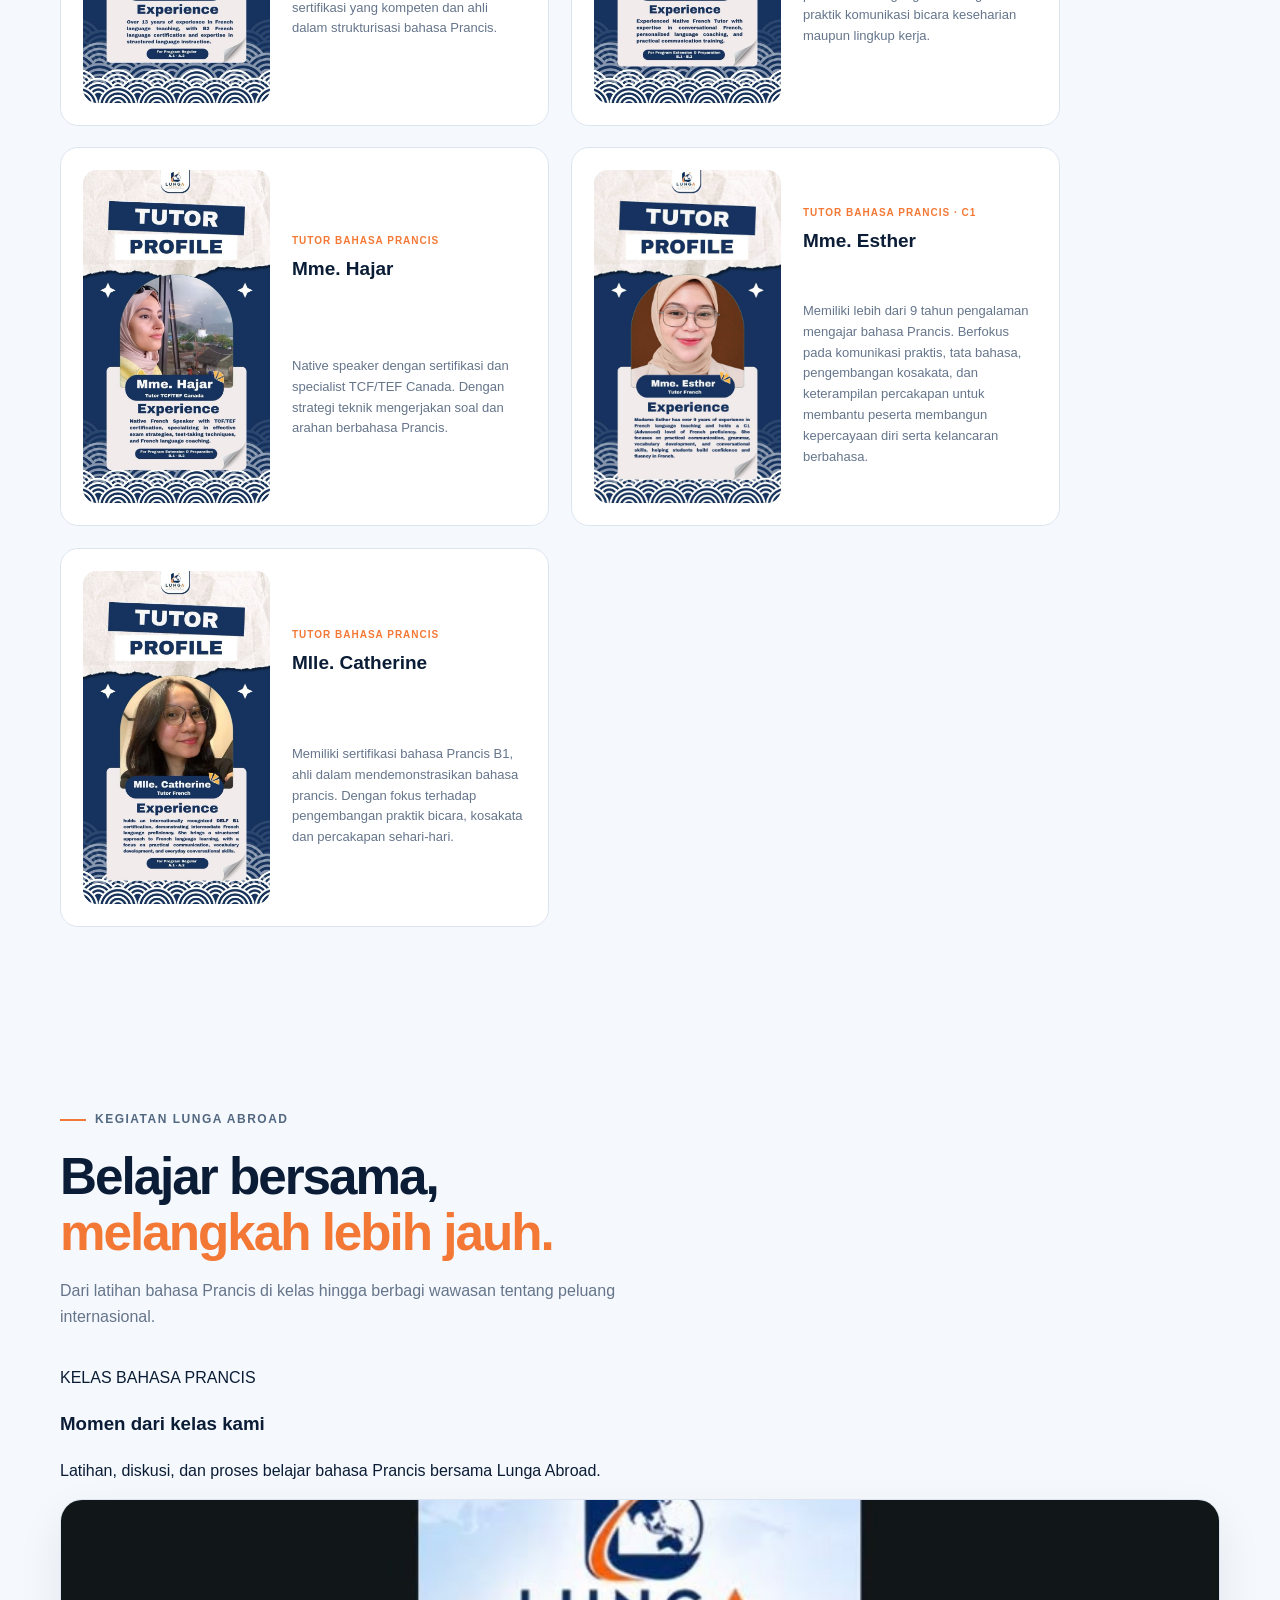
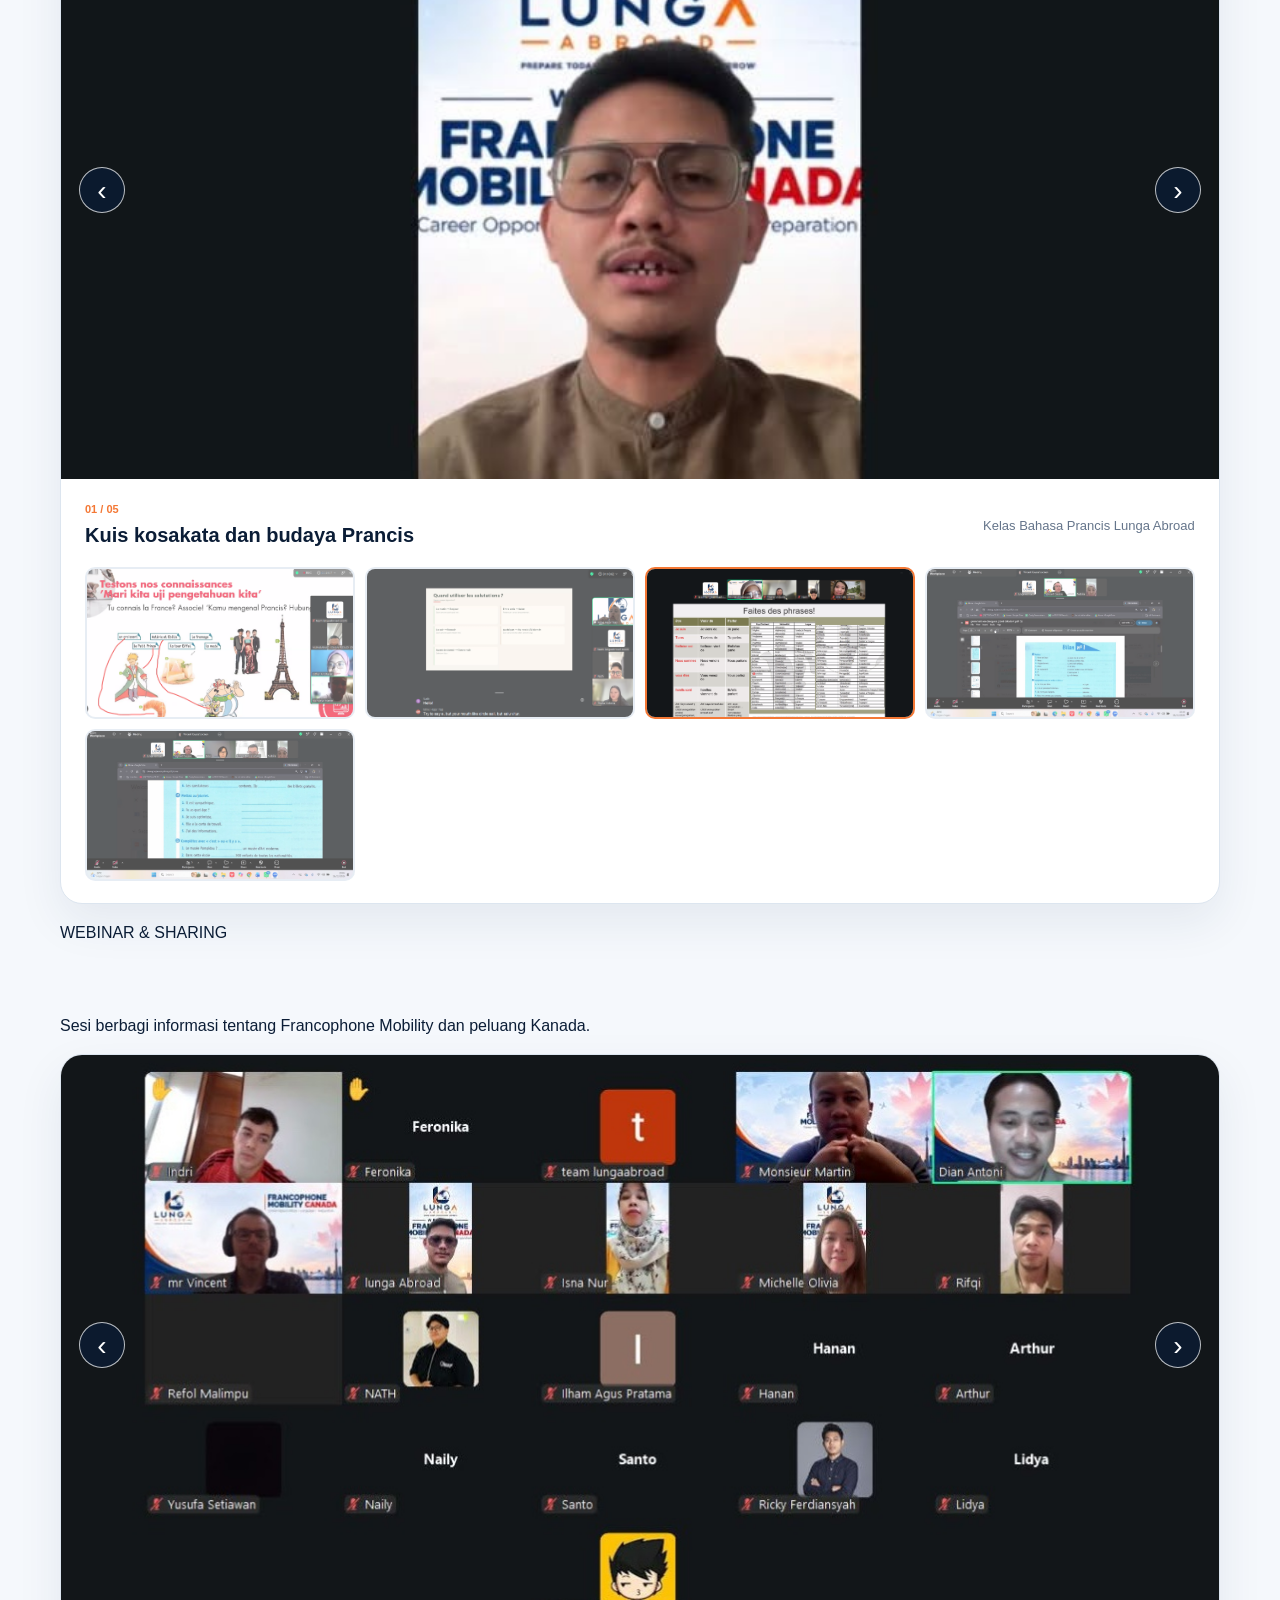
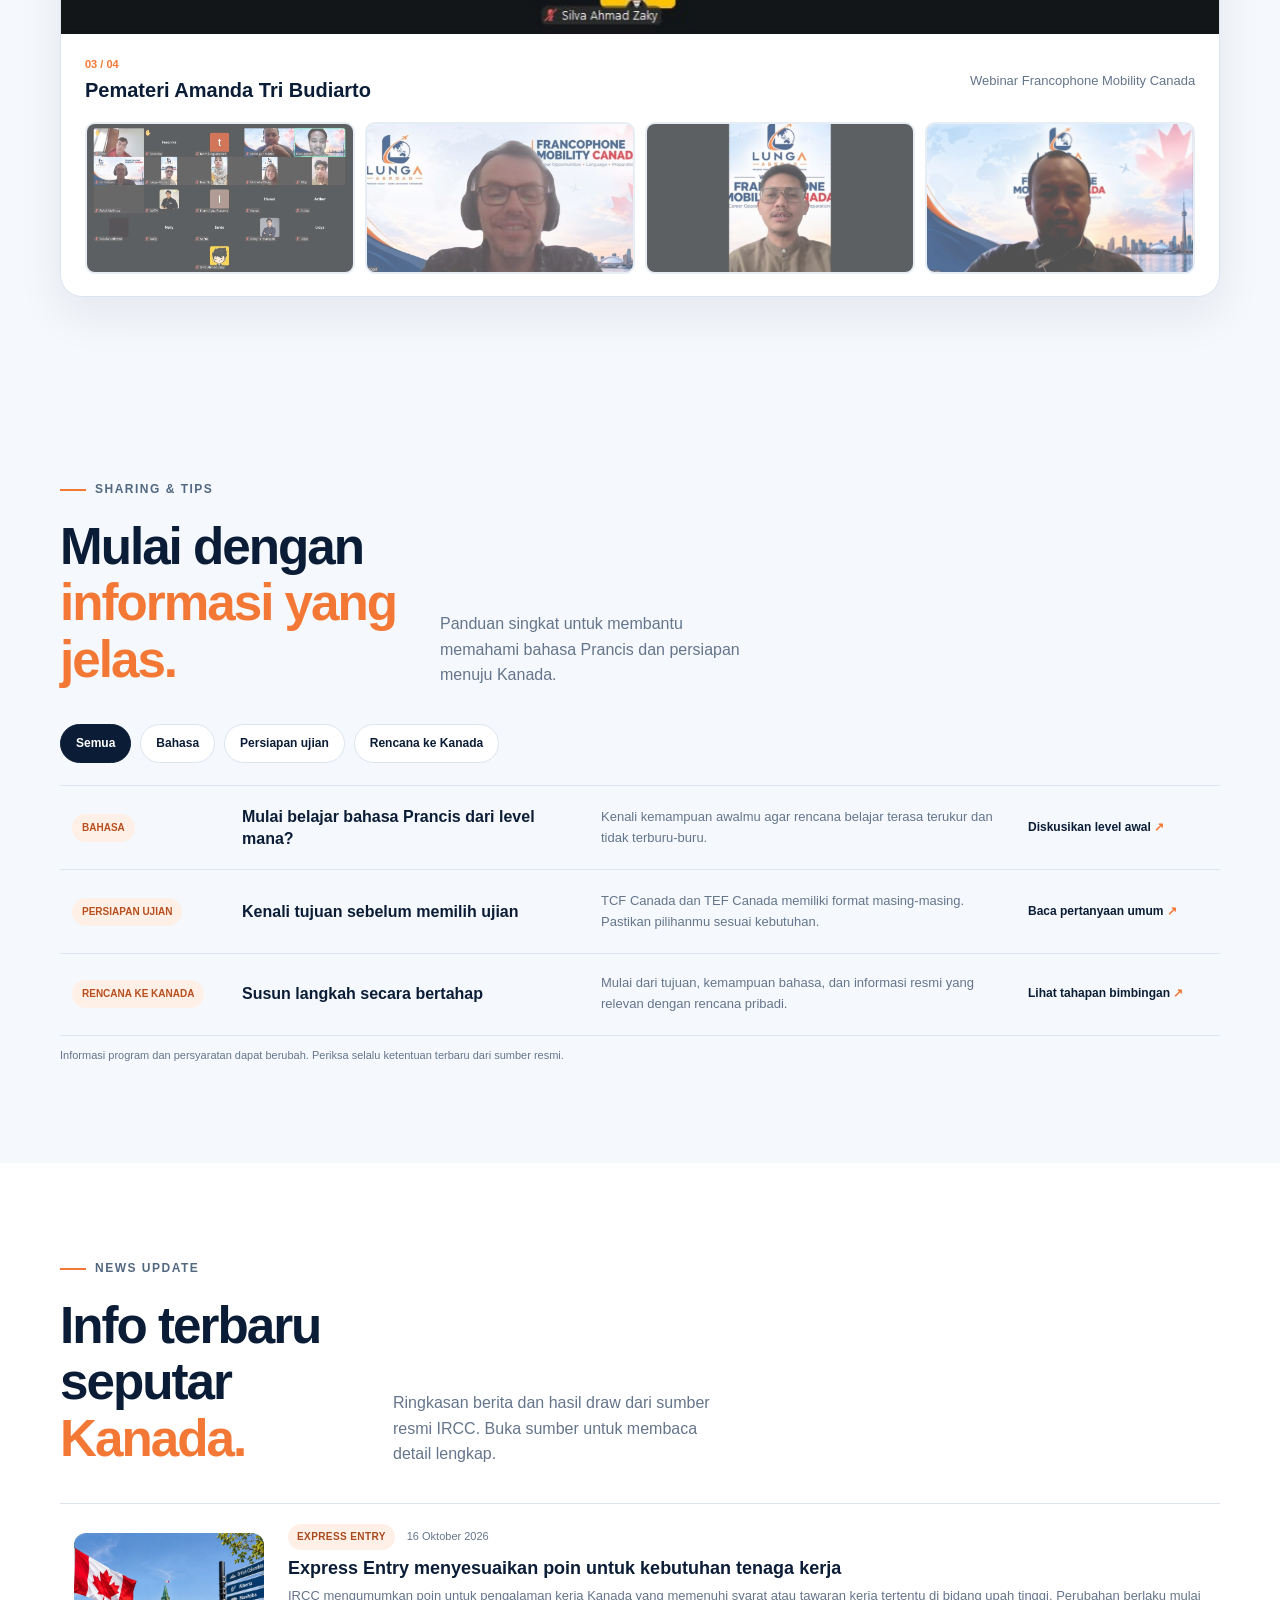
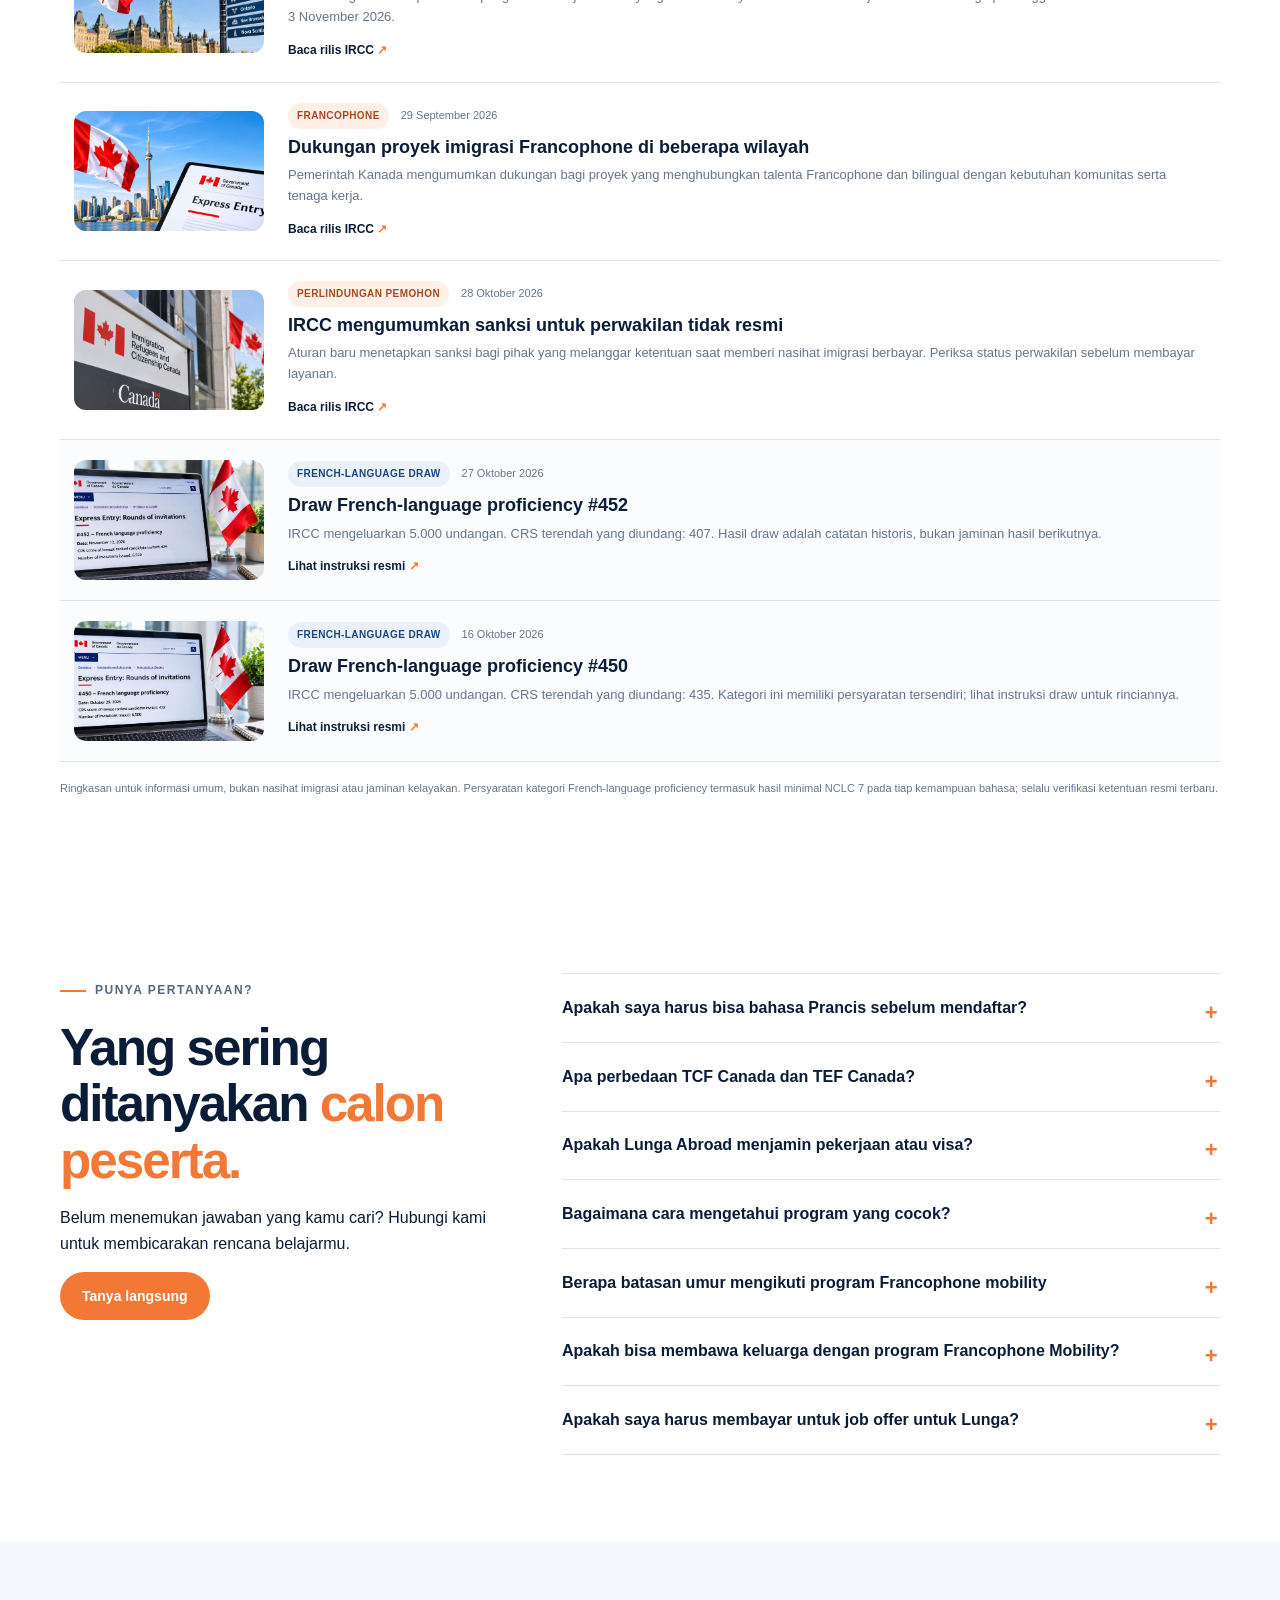
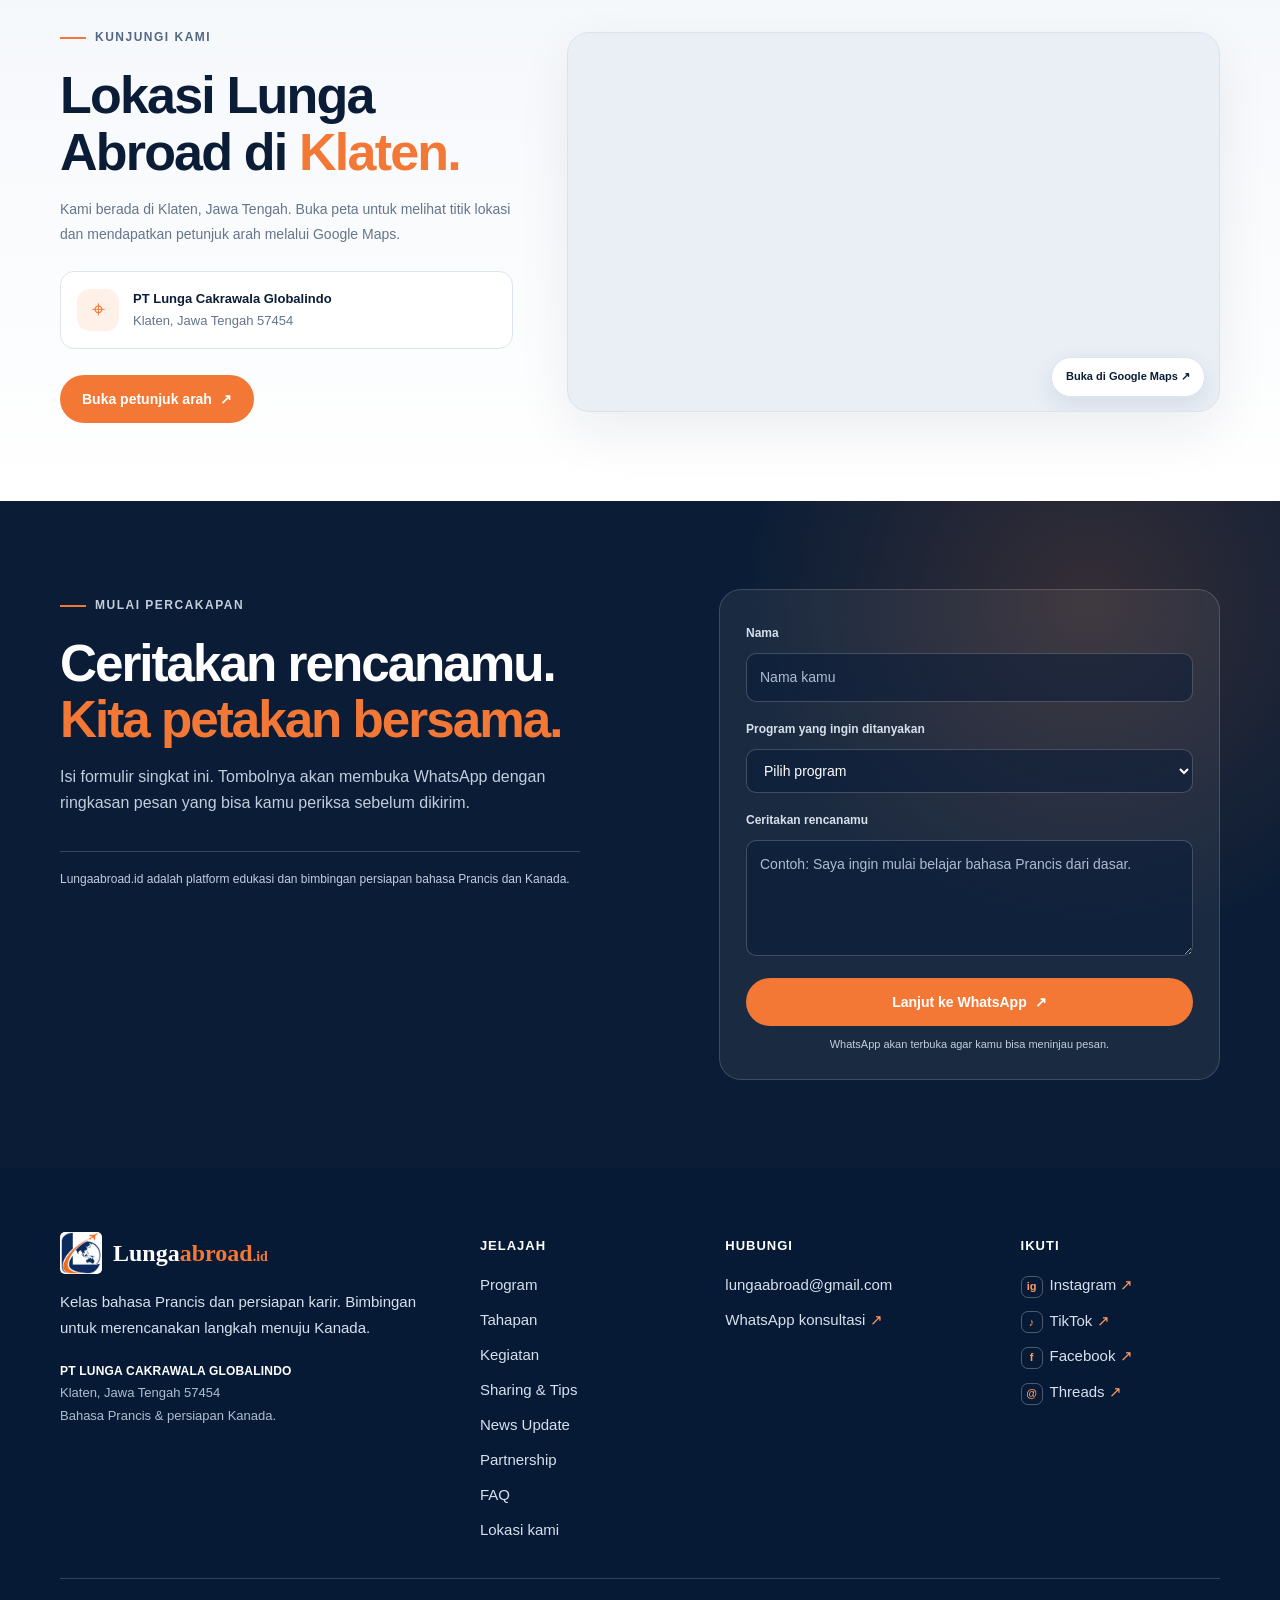
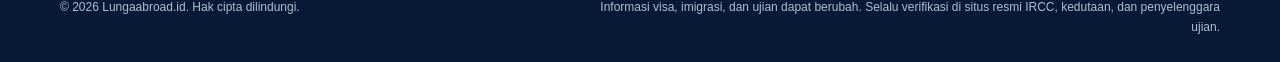
==== commit e092420b: "Update index.html" ====
--- a/index.html
+++ b/index.html
@@ -21,6 +21,7 @@
         <a href="#kegiatan">Kegiatan</a>
         <a href="partners.html">Partnership</a>
         <a href="employers/">Employer</a>
+        <a href="tentang-kami/">Tentang Kami</a>
       </nav>
 
       <a class="button" href="#kontak">Konsultasi awal</a>
@@ -32,6 +33,7 @@
   <a href="#kegiatan">Kegiatan</a>
   <a href="partners.html">Partnership</a>
   <a href="employers/">Employer</a>
+        <a href="tentang-kami/">Tentang Kami</a>
   <a href="#tutor">Tutor</a>
   <a href="#news-update">News Update</a>
   <a href="#faq">FAQ</a>
@@ -370,7 +372,7 @@
       <p class="eyebrow">Tim pengajar</p>
       <h2>Belajar bersama <span>tutor Lunga.</span></h2>
       <p>
-        Belajar bersama para ahli bahasa Prancis yang berpengalaman dan kompeten di bidangnya. Di dampingi tutor profesional dengan rekam jejak pengajaran yang kuat, pendekatan pembalajaran terstruktur, serta keahlian yang membantu kamu mencapai target kemampuan bahasa Prancis.
+         Belajar bersama para ahli bahasa Prancis yang berpengalaman dan kompeten di bidangnya. Di dampingi tutor profesional dengan rekam jejak pengajaran yang kuat, pendekatan pembalajaran terstruktur, serta keahlian yang membantu kamu mencapai target kemampuan bahasa Prancis.
       </p>
     </div>
 
@@ -404,7 +406,7 @@
 
       <article class="tutor-card">
         <img class="tutor-photo" src="assets/img/ester.jpg" alt="Mme. Esther, tutor bahasa Prancis" loading="lazy">
-        <p class="tutor-role">Tutor bahasa Prancis</p>
+        <p class="tutor-role">Tutor bahasa Prancis · C1</p>
         <h3>Mme. Esther</h3>
         <p>Memiliki lebih dari 9 tahun pengalaman mengajar bahasa Prancis. Berfokus pada komunikasi praktis, tata bahasa, pengembangan kosakata, dan keterampilan percakapan untuk membantu peserta membangun kepercayaan diri serta kelancaran berbahasa.</p>
       </article>
@@ -424,37 +426,59 @@
   <div class="container">
     <div class="section-heading gallery-heading">
       <p class="eyebrow">Kegiatan Lunga Abroad</p>
-      <h2>Momen dari <span>webinar kami.</span></h2>
-      <p>Beberapa cuplikan kegiatan berbagi informasi dan belajar bersama komunitas.</p>
-    </div>
-
-    <div class="gallery" aria-label="Galeri webinar Francophone Mobility Canada">
-      <div class="gallery-image-wrap">
-        <button class="gallery-arrow gallery-prev" type="button" aria-label="Foto sebelumnya">‹</button>
-        <img class="gallery-image" src="assets/img/WhatsApp%20Image%202026-10-13%20at%2008.24.31.jpeg" alt="Tangkapan layar Zoom webinar Francophone Mobility Canada dengan peserta dan tim Lungaabroad" loading="lazy">
-        <button class="gallery-arrow gallery-next" type="button" aria-label="Foto berikutnya">›</button>
-      </div>
-      <div class="gallery-caption-row">
-        <div>
-          <p class="gallery-counter" id="gallery-counter">01 / 04</p>
-          <h3 id="gallery-caption">Peserta dan Tim Lungaabroad</h3>
-        </div>
-        <p class="gallery-name">Webinar Francophone Mobility Canada</p>
-      </div>
-      <div class="gallery-thumbnails" role="group" aria-label="Pilih foto webinar">
-        <button class="gallery-thumb is-active" type="button" data-gallery-index="0" aria-label="Lihat foto 1" aria-pressed="true">
-          <img src="assets/img/WhatsApp%20Image%202026-10-13%20at%2008.24.31.jpeg" alt="" loading="lazy">
-        </button>
-        <button class="gallery-thumb" type="button" data-gallery-index="1" aria-label="Lihat foto 2" aria-pressed="false">
-          <img src="assets/img/WhatsApp%20Image%202026-10-13%20at%2008.24.32.jpeg" alt="" loading="lazy">
-        </button>
-        <button class="gallery-thumb" type="button" data-gallery-index="2" aria-label="Lihat foto 3" aria-pressed="false">
-          <img src="assets/img/WhatsApp%20Image%202026-10-13%20at%2008.24.32%20(1).jpeg" alt="" loading="lazy">
-        </button>
-        <button class="gallery-thumb" type="button" data-gallery-index="3" aria-label="Lihat foto 4" aria-pressed="false">
-          <img src="assets/img/WhatsApp%20Image%202026-10-13%20at%2008.24.31%20(1).jpeg" alt="" loading="lazy">
-        </button>
-      </div>
+      <h2>Belajar bersama,<br><span>melangkah lebih jauh.</span></h2>
+      <p>Dari latihan bahasa Prancis di kelas hingga berbagi wawasan tentang peluang internasional.</p>
+    </div>
+
+    <div class="activities-layout">
+      <section class="activity-panel activity-class-panel" aria-labelledby="class-moments-title">
+        <div class="activity-panel-heading">
+          <div><p class="activity-label">KELAS BAHASA PRANCIS</p><h3 id="class-moments-title">Momen dari kelas kami</h3></div>
+        </div>
+        <p class="activity-description">Latihan, diskusi, dan proses belajar bahasa Prancis bersama Lunga Abroad.</p>
+        <div class="gallery activity-slider" data-activity-gallery="class" aria-label="Galeri kelas bahasa Prancis Lunga Abroad">
+          <div class="gallery-image-wrap">
+            <button class="gallery-arrow gallery-prev" type="button" aria-label="Foto kelas sebelumnya">‹</button>
+            <img class="gallery-image" id="class-gallery-image" src="assets/img/kelas-prancis/class-french-01.png" alt="Sesi kuis interaktif mengenal kosakata dan budaya Prancis di kelas daring" loading="lazy">
+            <button class="gallery-arrow gallery-next" type="button" aria-label="Foto kelas berikutnya">›</button>
+          </div>
+          <div class="gallery-caption-row">
+            <div><p class="gallery-counter" id="class-gallery-counter">01 / 05</p><h3 class="gallery-caption" id="class-gallery-caption">Kuis kosakata dan budaya Prancis</h3></div>
+            <p class="gallery-name">Kelas Bahasa Prancis Lunga Abroad</p>
+          </div>
+          <div class="gallery-thumbnails" role="group" aria-label="Pilih foto kelas bahasa Prancis">
+            <button class="gallery-thumb is-active" type="button" data-gallery-index="0" aria-label="Lihat foto kelas 1" aria-pressed="true"><img src="assets/img/kelas-prancis/class-french-01.png" alt="" loading="lazy"></button>
+            <button class="gallery-thumb" type="button" data-gallery-index="1" aria-label="Lihat foto kelas 2" aria-pressed="false"><img src="assets/img/kelas-prancis/class-french-02.png" alt="" loading="lazy"></button>
+            <button class="gallery-thumb" type="button" data-gallery-index="2" aria-label="Lihat foto kelas 3" aria-pressed="false"><img src="assets/img/kelas-prancis/class-french-03.png" alt="" loading="lazy"></button>
+            <button class="gallery-thumb" type="button" data-gallery-index="3" aria-label="Lihat foto kelas 4" aria-pressed="false"><img src="assets/img/kelas-prancis/class-french-04.jpg" alt="" loading="lazy"></button>
+            <button class="gallery-thumb" type="button" data-gallery-index="4" aria-label="Lihat foto kelas 5" aria-pressed="false"><img src="assets/img/kelas-prancis/class-french-05.jpg" alt="" loading="lazy"></button>
+          </div>
+        </div>
+      </section>
+
+      <section class="activity-panel activity-webinar-panel" aria-labelledby="webinar-moments-title">
+        <div class="activity-panel-heading activity-webinar-heading">
+          <div><p class="activity-label">WEBINAR &amp; SHARING</p><h3 id="webinar-moments-title">Belajar dari para praktisi</h3></div>
+        </div>
+        <p class="activity-description">Sesi berbagi informasi tentang Francophone Mobility dan peluang Kanada.</p>
+        <div class="gallery activity-slider" data-activity-gallery="webinar" aria-label="Galeri webinar Francophone Mobility Canada">
+          <div class="gallery-image-wrap">
+            <button class="gallery-arrow gallery-prev" type="button" aria-label="Foto webinar sebelumnya">‹</button>
+            <img class="gallery-image" src="assets/img/WhatsApp%20Image%202026-10-13%20at%2008.24.31.jpeg" alt="Tangkapan layar Zoom webinar Francophone Mobility Canada dengan peserta dan tim Lungaabroad" loading="lazy">
+            <button class="gallery-arrow gallery-next" type="button" aria-label="Foto webinar berikutnya">›</button>
+          </div>
+          <div class="gallery-caption-row">
+            <div><p class="gallery-counter" id="gallery-counter">01 / 04</p><h3 class="gallery-caption" id="gallery-caption">Peserta dan Tim Lungaabroad</h3></div>
+            <p class="gallery-name">Webinar Francophone Mobility Canada</p>
+          </div>
+          <div class="gallery-thumbnails" role="group" aria-label="Pilih foto webinar">
+            <button class="gallery-thumb is-active" type="button" data-gallery-index="0" aria-label="Lihat foto webinar 1" aria-pressed="true"><img src="assets/img/WhatsApp%20Image%202026-10-13%20at%2008.24.31.jpeg" alt="" loading="lazy"></button>
+            <button class="gallery-thumb" type="button" data-gallery-index="1" aria-label="Lihat foto webinar 2" aria-pressed="false"><img src="assets/img/WhatsApp%20Image%202026-10-13%20at%2008.24.32.jpeg" alt="" loading="lazy"></button>
+            <button class="gallery-thumb" type="button" data-gallery-index="2" aria-label="Lihat foto webinar 3" aria-pressed="false"><img src="assets/img/WhatsApp%20Image%202026-10-13%20at%2008.24.32%20(1).jpeg" alt="" loading="lazy"></button>
+            <button class="gallery-thumb" type="button" data-gallery-index="3" aria-label="Lihat foto webinar 4" aria-pressed="false"><img src="assets/img/WhatsApp%20Image%202026-10-13%20at%2008.24.31%20(1).jpeg" alt="" loading="lazy"></button>
+          </div>
+        </div>
+      </section>
     </div>
   </div>
 </section>
@@ -783,3 +807,4 @@
 
 
 
+
